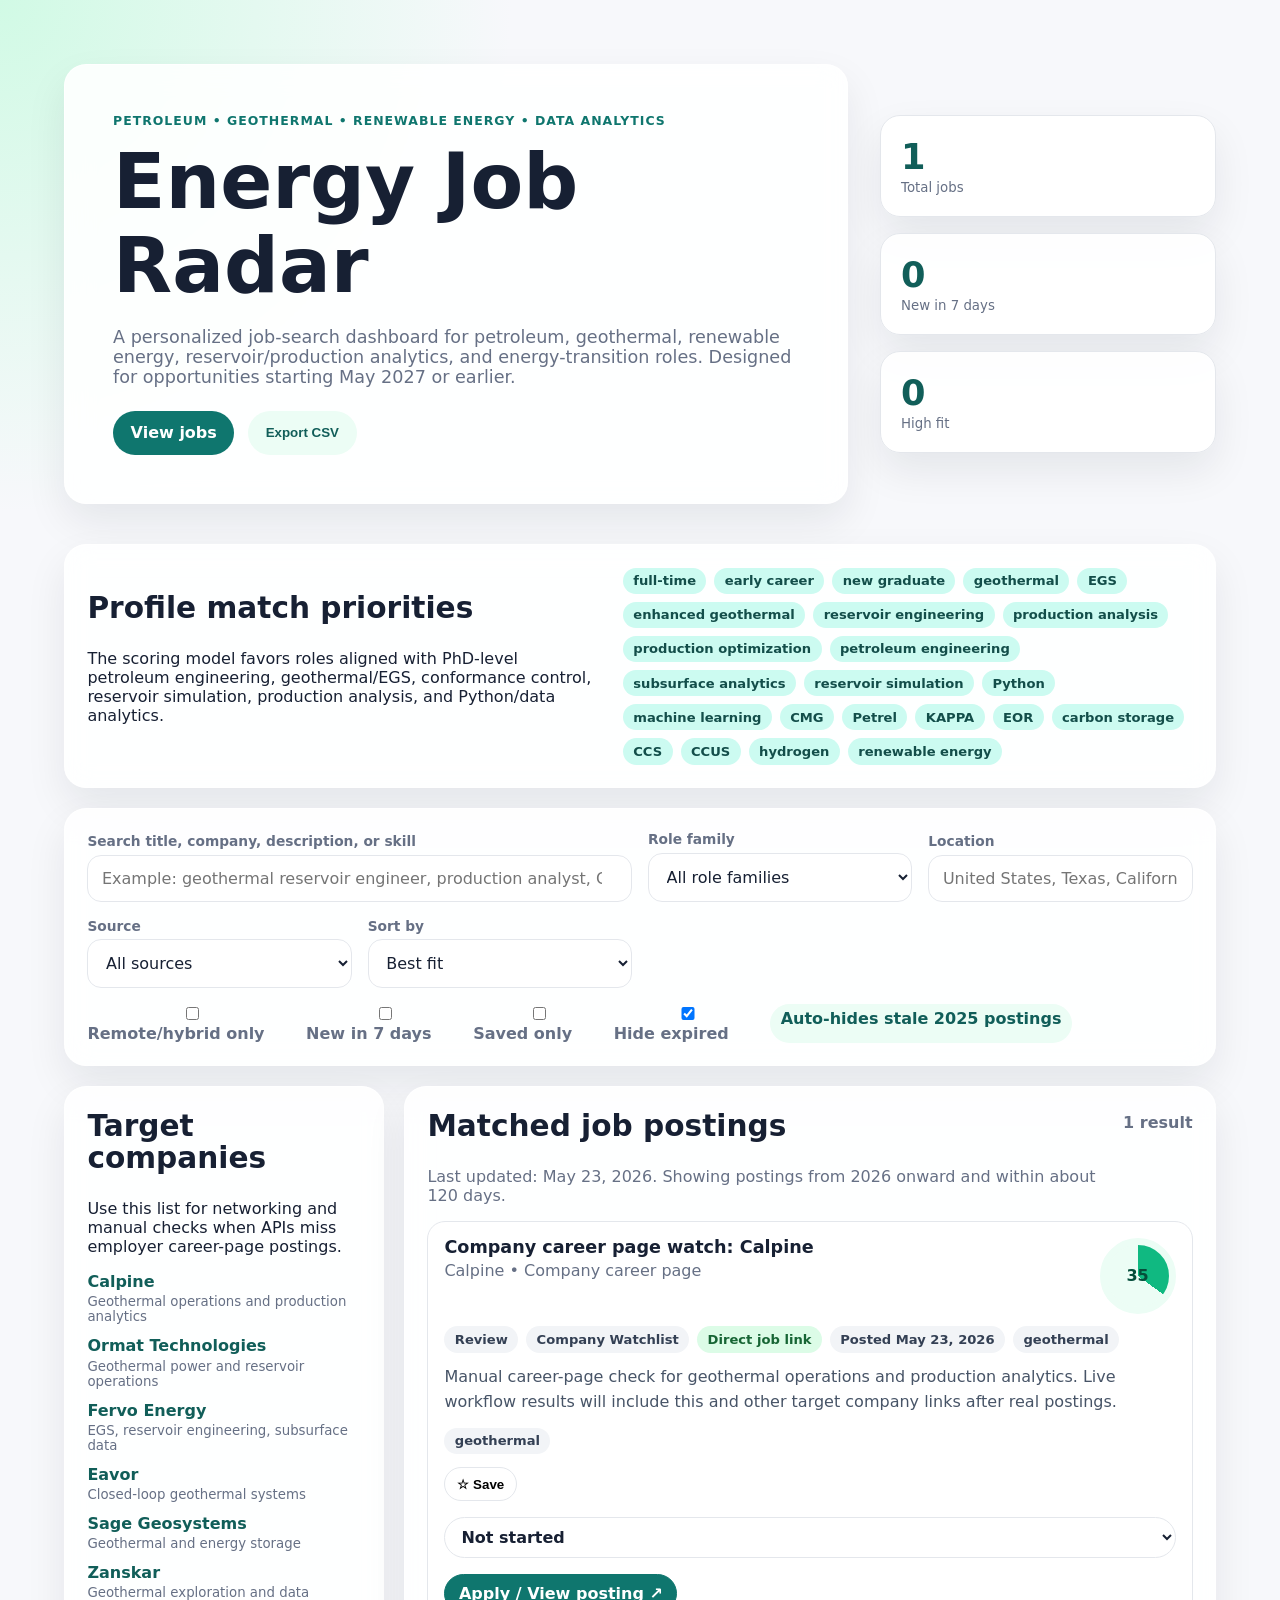
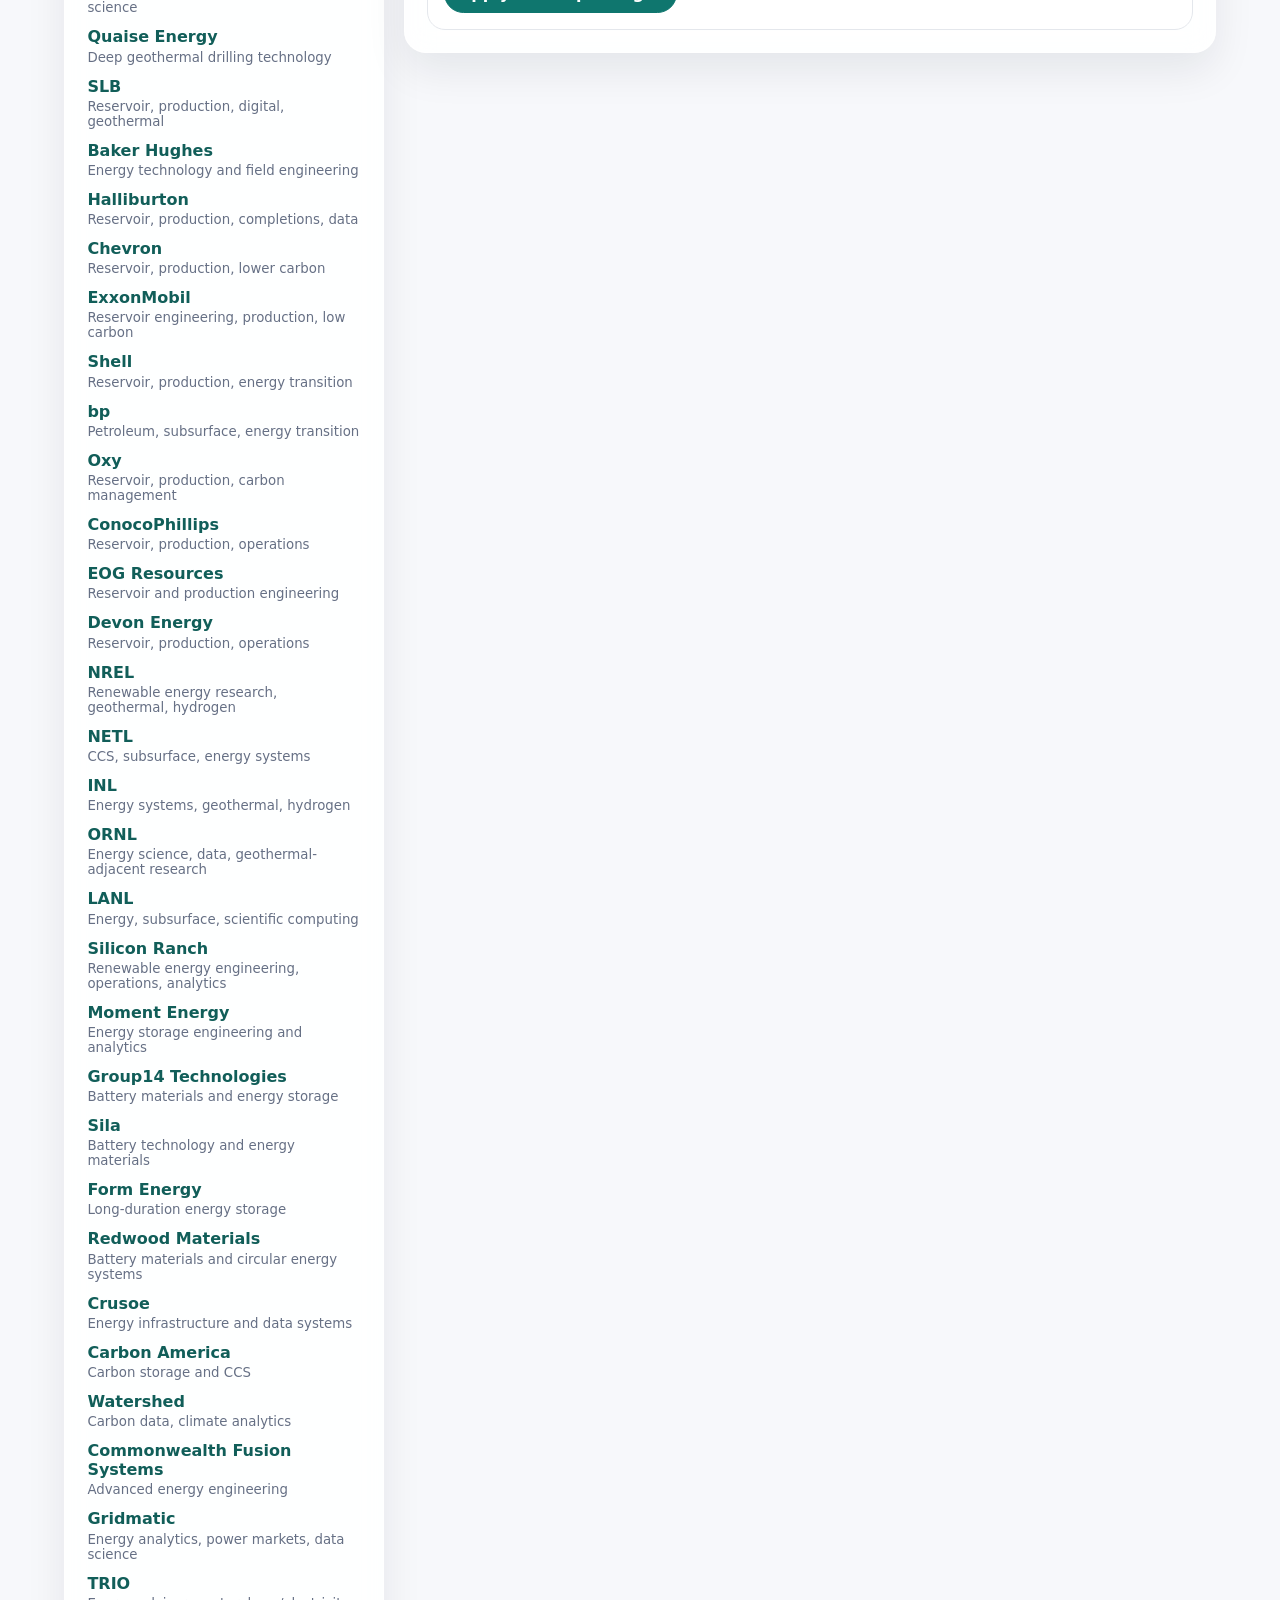
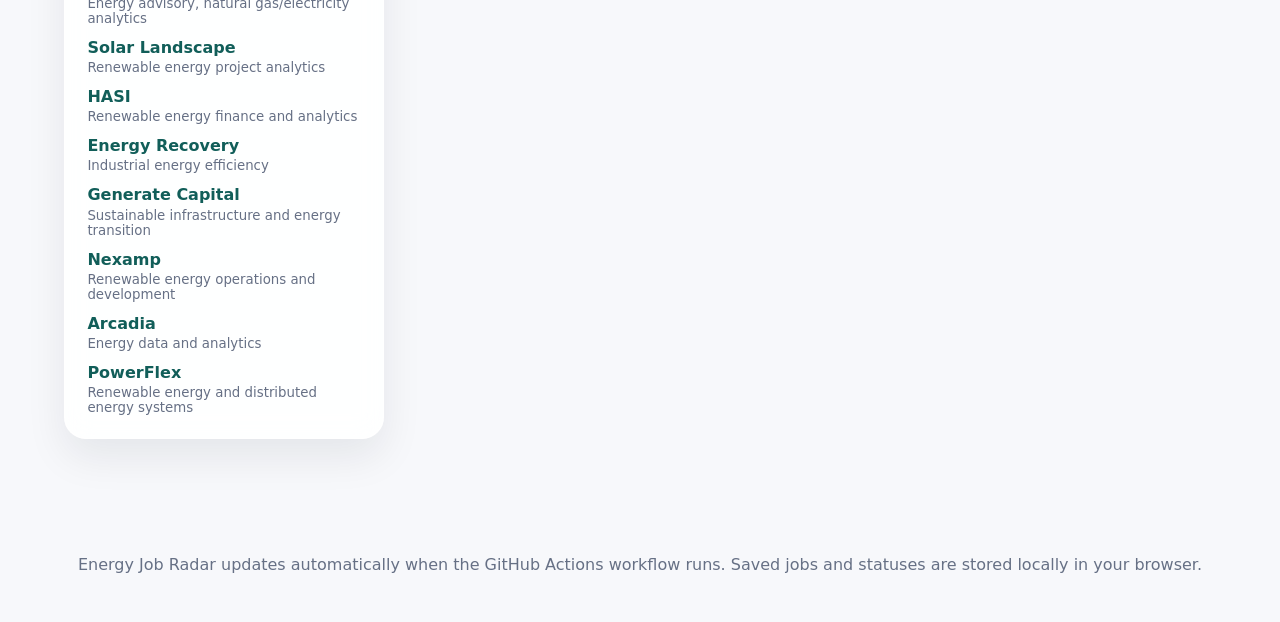
==== index.html @ 22ebfeee "Add files via upload" ====
<!doctype html>
<html lang="en">
<head>
  <meta charset="utf-8" />
  <meta name="viewport" content="width=device-width, initial-scale=1" />
  <title>Energy Job Radar</title>
  <link rel="stylesheet" href="styles.css" />
</head>
<body>
  <header class="hero">
    <div class="hero__content">
      <p class="eyebrow">Petroleum • Geothermal • Renewable Energy • Data Analytics</p>
      <h1>Energy Job Radar</h1>
      <p class="subtitle">A personalized job-search dashboard for petroleum, geothermal, renewable energy, reservoir/production analytics, and energy-transition roles. Designed for opportunities starting May 2027 or earlier.</p>
      <div class="hero__actions">
        <a class="button button--primary" href="#jobs">View jobs</a>
        <button id="exportCsvBtn" class="button button--secondary" type="button">Export CSV</button>
      </div>
    </div>
    <div class="hero__stats" aria-label="Dashboard stats">
      <div class="stat-card"><span id="totalJobs">0</span><small>Total jobs</small></div>
      <div class="stat-card"><span id="newJobs">0</span><small>New in 7 days</small></div>
      <div class="stat-card"><span id="highFitJobs">0</span><small>High fit</small></div>
    </div>
  </header>

  <main>
    <section class="panel profile-panel">
      <div>
        <h2>Profile match priorities</h2>
        <p>The scoring model favors roles aligned with PhD-level petroleum engineering, geothermal/EGS, conformance control, reservoir simulation, production analysis, and Python/data analytics.</p>
      </div>
      <div id="keywordCloud" class="keyword-cloud" aria-label="Profile keywords"></div>
    </section>

    <section class="panel controls" aria-label="Search filters">
      <div class="control-group control-group--wide">
        <label for="searchInput">Search title, company, description, or skill</label>
        <input id="searchInput" type="search" placeholder="Example: geothermal reservoir engineer, production analyst, CMG, Python" />
      </div>
      <div class="control-group">
        <label for="roleFilter">Role family</label>
        <select id="roleFilter">
          <option value="all">All role families</option>
          <option value="geothermal">Geothermal / EGS</option>
          <option value="petroleum">Petroleum / Reservoir</option>
          <option value="production">Production / Operations</option>
          <option value="data">Data / ML / Analytics</option>
          <option value="renewable">Renewable / Energy transition</option>
        </select>
      </div>
      <div class="control-group">
        <label for="locationFilter">Location</label>
        <input id="locationFilter" type="text" placeholder="United States, Texas, California, remote" />
      </div>
      <div class="control-group">
        <label for="sourceFilter">Source</label>
        <select id="sourceFilter">
          <option value="all">All sources</option>
        </select>
      </div>
      <div class="control-group">
        <label for="sortFilter">Sort by</label>
        <select id="sortFilter">
          <option value="fit">Best fit</option>
          <option value="date">Newest</option>
          <option value="deadline">Deadline soonest</option>
          <option value="company">Company A-Z</option>
        </select>
      </div>
      <div class="control-row">
        <label class="checkbox"><input id="remoteOnly" type="checkbox" /> Remote/hybrid only</label>
        <label class="checkbox"><input id="newOnly" type="checkbox" /> New in 7 days</label>
        <label class="checkbox"><input id="savedOnly" type="checkbox" /> Saved only</label>
        <label class="checkbox"><input id="hideExpired" type="checkbox" checked /> Hide expired</label>
        <span class="checkbox recency-note">Auto-hides stale 2025 postings</span>
      </div>
    </section>

    <section id="jobs" class="jobs-layout">
      <aside class="panel side-panel">
        <h2>Target companies</h2>
        <p>Use this list for networking and manual checks when APIs miss employer career-page postings.</p>
        <ul id="companyList" class="company-list"></ul>
      </aside>
      <section class="panel job-panel">
        <div class="section-heading">
          <div>
            <h2>Matched job postings</h2>
            <p id="lastUpdated">Last updated: loading…</p>
          </div>
          <p id="resultCount" class="result-count">0 results</p>
        </div>
        <div id="jobsList" class="jobs-list"></div>
        <div id="emptyState" class="empty-state" hidden>
          <h3>No jobs match these filters.</h3>
          <p>Try removing a filter, checking broader locations, or adding more search terms in <code>config/profile.json</code>.</p>
        </div>
      </section>
    </section>
  </main>

  <footer>
    <p>Energy Job Radar updates automatically when the GitHub Actions workflow runs. Saved jobs and statuses are stored locally in your browser.</p>
  </footer>

  <button id="backToTopBtn" class="back-to-top" type="button" aria-label="Back to top">↑ Top</button>
  <script src="app.js"></script>
</body>
</html>
---- styles.css ----
:root {
  --bg: #f7f8fb;
  --panel: #ffffff;
  --ink: #172033;
  --muted: #667085;
  --line: #e4e7ec;
  --primary: #0f766e;
  --primary-dark: #115e59;
  --accent: #f59e0b;
  --good: #047857;
  --warn: #b45309;
  --bad: #b91c1c;
  --shadow: 0 18px 40px rgba(16, 24, 40, 0.08);
  --radius: 22px;
}

* { box-sizing: border-box; }
html { scroll-behavior: smooth; }
body {
  margin: 0;
  font-family: Inter, ui-sans-serif, system-ui, -apple-system, BlinkMacSystemFont, "Segoe UI", sans-serif;
  color: var(--ink);
  background: radial-gradient(circle at top left, #d1fae5 0, transparent 32rem), var(--bg);
}

.hero {
  display: grid;
  grid-template-columns: minmax(0, 1.4fr) minmax(280px, 0.6fr);
  gap: 2rem;
  align-items: center;
  padding: 4rem clamp(1.25rem, 5vw, 5rem) 2.5rem;
}

.hero__content, .panel {
  background: rgba(255,255,255,0.88);
  border: 1px solid rgba(255,255,255,0.85);
  border-radius: var(--radius);
  box-shadow: var(--shadow);
  backdrop-filter: blur(14px);
}

.hero__content { padding: clamp(1.5rem, 4vw, 3rem); }
.eyebrow {
  margin: 0 0 .75rem;
  color: var(--primary);
  font-weight: 700;
  letter-spacing: .08em;
  text-transform: uppercase;
  font-size: .78rem;
}

h1, h2, h3 { margin-top: 0; line-height: 1.1; }
h1 { font-size: clamp(2.4rem, 6vw, 5rem); margin-bottom: 1rem; }
h2 { font-size: clamp(1.25rem, 2.6vw, 1.85rem); }
.subtitle { color: var(--muted); font-size: 1.1rem; max-width: 62rem; }
.hero__actions { display: flex; gap: .85rem; flex-wrap: wrap; margin-top: 1.5rem; }
.button {
  border: 0;
  border-radius: 999px;
  padding: .8rem 1.1rem;
  font-weight: 700;
  cursor: pointer;
  text-decoration: none;
  display: inline-flex;
  align-items: center;
  justify-content: center;
}
.button--primary { background: var(--primary); color: #fff; }
.button--primary:hover { background: var(--primary-dark); }
.button--secondary { background: #ecfdf5; color: var(--primary-dark); }

.hero__stats { display: grid; gap: 1rem; }
.stat-card {
  background: rgba(255,255,255,0.95);
  border: 1px solid var(--line);
  border-radius: 20px;
  padding: 1.25rem;
  box-shadow: var(--shadow);
}
.stat-card span { display: block; font-size: 2.2rem; font-weight: 800; color: var(--primary-dark); }
.stat-card small { color: var(--muted); }

main { padding: 0 clamp(1.25rem, 5vw, 5rem) 3rem; }
.panel { padding: 1.4rem; margin-bottom: 1.25rem; }
.profile-panel {
  display: grid;
  grid-template-columns: minmax(0, 0.95fr) minmax(280px, 1.05fr);
  gap: 1.25rem;
  align-items: center;
}
.keyword-cloud { display: flex; gap: .5rem; flex-wrap: wrap; }
.pill, .tag {
  display: inline-flex;
  align-items: center;
  gap: .35rem;
  border-radius: 999px;
  padding: .35rem .65rem;
  font-size: .82rem;
  font-weight: 700;
  background: #f2f4f7;
  color: #344054;
}
.pill--primary { background: #ccfbf1; color: #134e4a; }
.pill--accent { background: #fef3c7; color: #92400e; }
.pill--good { background: #dcfce7; color: #166534; }
.pill--bad { background: #fee2e2; color: #991b1b; }

.controls {
  display: grid;
  grid-template-columns: repeat(4, minmax(160px, 1fr));
  gap: 1rem;
  align-items: end;
}
.control-group--wide { grid-column: span 2; }
.control-group label { display: block; color: var(--muted); font-weight: 700; margin-bottom: .35rem; font-size: .86rem; }
input, select {
  width: 100%;
  border: 1px solid var(--line);
  border-radius: 14px;
  padding: .8rem .85rem;
  background: white;
  color: var(--ink);
  font: inherit;
}
.control-row { grid-column: 1 / -1; display: flex; gap: 1rem; flex-wrap: wrap; }
.checkbox { color: var(--muted); font-weight: 700; }

.jobs-layout { display: grid; grid-template-columns: 320px minmax(0, 1fr); gap: 1.25rem; align-items: start; }
.side-panel { position: sticky; top: 1rem; }
.company-list { list-style: none; padding: 0; margin: 0; display: grid; gap: .75rem; }
.company-list a { color: var(--primary-dark); font-weight: 800; text-decoration: none; }
.company-list small { color: var(--muted); display: block; margin-top: .2rem; }
.section-heading { display: flex; justify-content: space-between; gap: 1rem; align-items: start; margin-bottom: 1rem; }
.section-heading p { color: var(--muted); margin: .2rem 0 0; }
.result-count { font-weight: 800; white-space: nowrap; }
.jobs-list { display: grid; gap: 1rem; }
.job-card {
  border: 1px solid var(--line);
  border-radius: 18px;
  padding: 1rem;
  background: #fff;
  display: grid;
  gap: .8rem;
}
.job-card__top { display: flex; justify-content: space-between; gap: 1rem; align-items: start; }
.job-title { margin: 0; font-size: 1.1rem; }
.job-title a { color: var(--ink); text-decoration: none; }
.job-title a:hover { color: var(--primary); }
.company { color: var(--muted); margin: .25rem 0 0; }
.score {
  width: 76px;
  aspect-ratio: 1;
  border-radius: 50%;
  display: grid;
  place-items: center;
  font-weight: 900;
  color: #064e3b;
  background: conic-gradient(#10b981 calc(var(--score) * 1%), #ecfdf5 0);
  border: 7px solid #ecfdf5;
}
.job-meta { display: flex; flex-wrap: wrap; gap: .5rem; }
.job-desc { color: #475467; margin: 0; line-height: 1.55; }
.match-reasons { display: flex; flex-wrap: wrap; gap: .45rem; }
.job-actions { display: flex; justify-content: space-between; gap: 1rem; align-items: center; flex-wrap: wrap; }
.save-btn, .status-select {
  border: 1px solid var(--line);
  border-radius: 999px;
  padding: .55rem .75rem;
  background: #fff;
  font-weight: 800;
  cursor: pointer;
}
.save-btn.is-saved { background: #fef3c7; border-color: #f59e0b; }
.empty-state {
  text-align: center;
  border: 1px dashed var(--line);
  border-radius: 18px;
  padding: 2rem;
  color: var(--muted);
}
footer { padding: 2rem clamp(1.25rem, 5vw, 5rem); color: var(--muted); text-align: center; }
code { background: #f2f4f7; border-radius: 6px; padding: .1rem .25rem; }

@media (max-width: 960px) {
  .hero, .profile-panel, .jobs-layout { grid-template-columns: 1fr; }
  .controls { grid-template-columns: 1fr 1fr; }
  .control-group--wide { grid-column: 1 / -1; }
  .side-panel { position: static; }
}

@media (max-width: 640px) {
  .hero { padding-top: 2rem; }
  .controls { grid-template-columns: 1fr; }
  .section-heading, .job-card__top { flex-direction: column; }
  .score { width: 64px; }
}

.apply-link {
  border: 1px solid var(--primary);
  border-radius: 999px;
  padding: .55rem .85rem;
  background: var(--primary);
  color: #fff;
  font-weight: 800;
  text-decoration: none;
  display: inline-flex;
  align-items: center;
  justify-content: center;
}
.apply-link:hover {
  background: var(--primary-dark);
}

.recency-note {
  color: var(--primary-dark);
  background: #ecfdf5;
  border-radius: 999px;
  padding: .35rem .65rem;
}

.back-to-top {
  position: fixed;
  right: 1.2rem;
  bottom: 1.2rem;
  z-index: 50;
  border: 0;
  border-radius: 999px;
  padding: .75rem 1rem;
  font-weight: 900;
  background: var(--primary);
  color: #fff;
  box-shadow: var(--shadow);
  cursor: pointer;
  opacity: 0;
  transform: translateY(12px);
  pointer-events: none;
  transition: opacity .2s ease, transform .2s ease, background .2s ease;
}
.back-to-top.is-visible {
  opacity: 1;
  transform: translateY(0);
  pointer-events: auto;
}
.back-to-top:hover {
  background: var(--primary-dark);
}
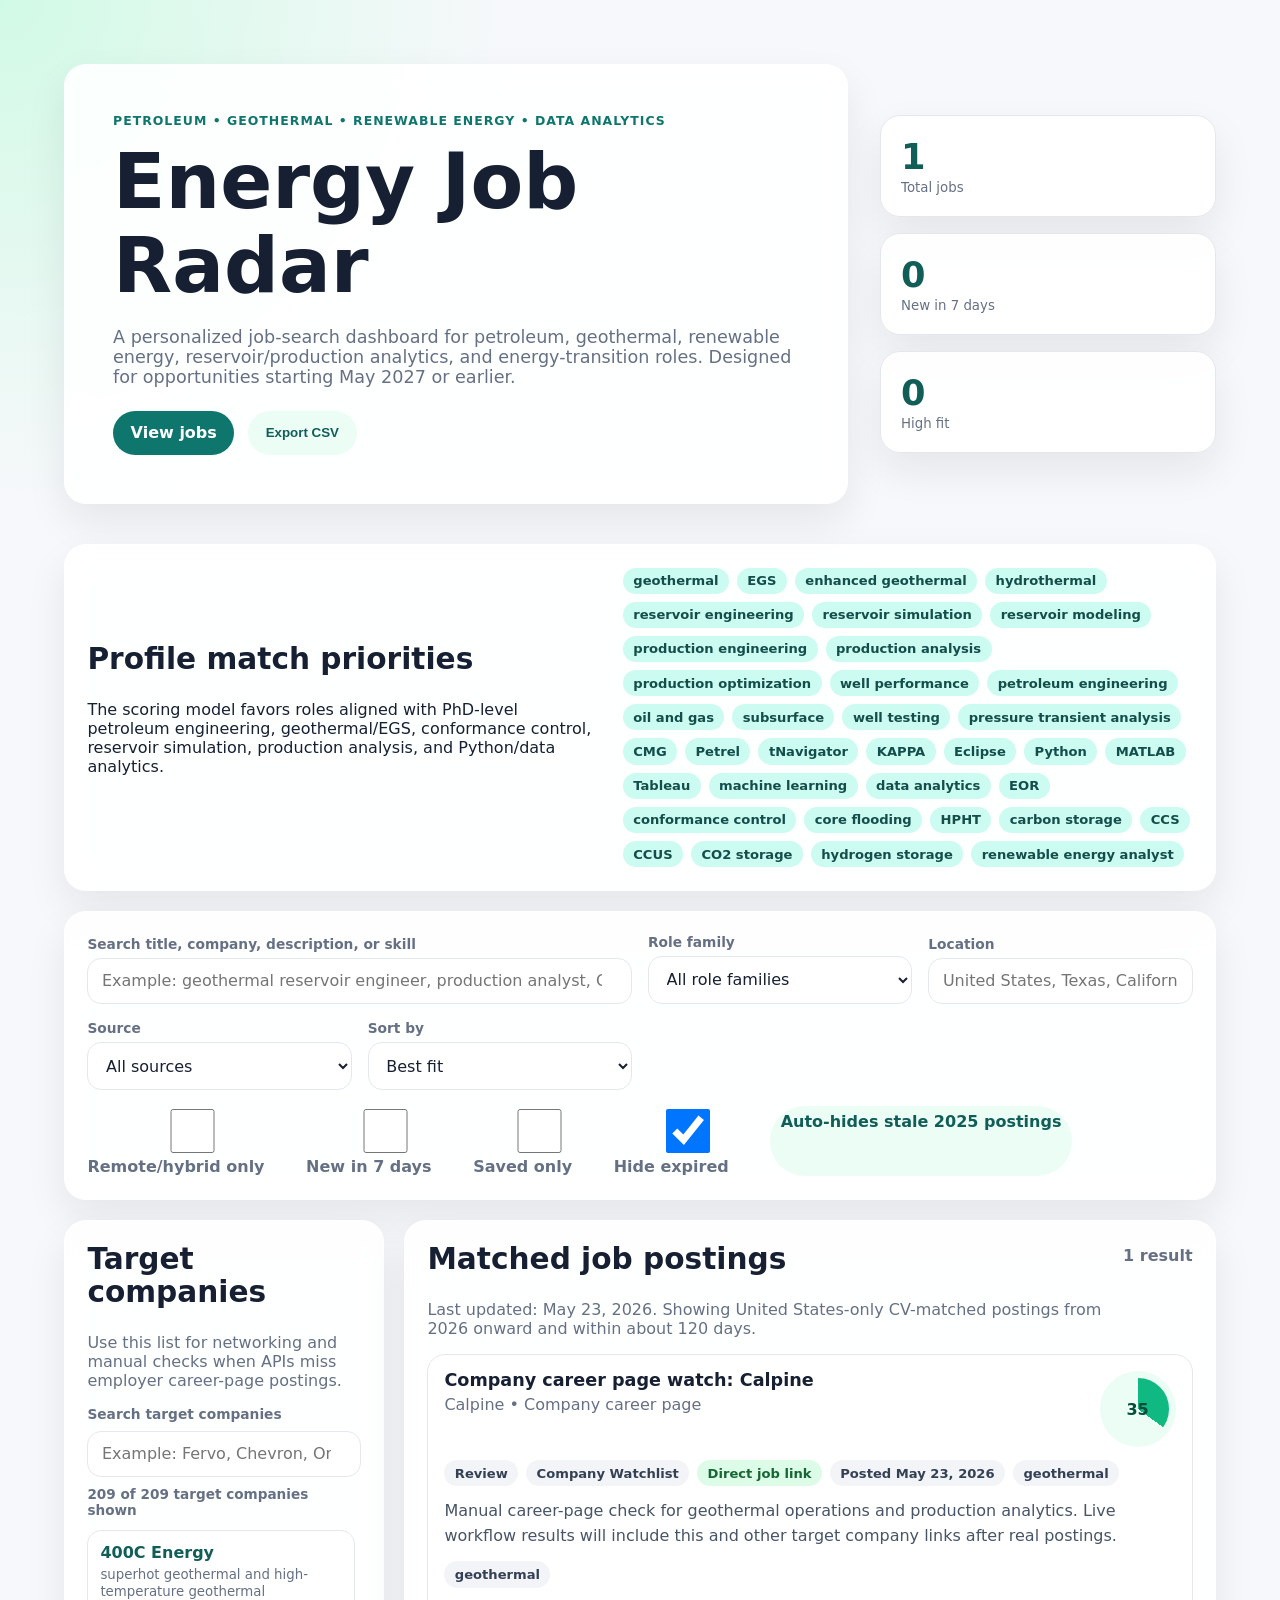
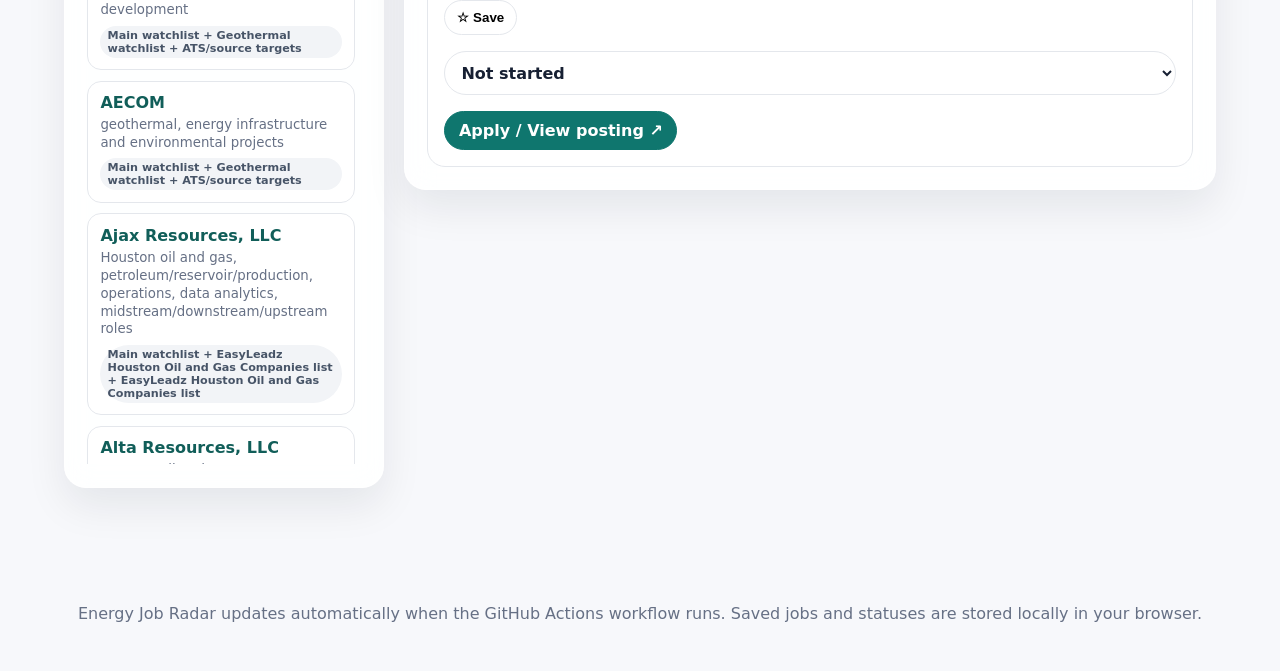
==== commit b502b4a6: "Add files via upload" ====
--- a/index.html
+++ b/index.html
@@ -78,10 +78,19 @@
     </section>
 
     <section id="jobs" class="jobs-layout">
-      <aside class="panel side-panel">
-        <h2>Target companies</h2>
-        <p>Use this list for networking and manual checks when APIs miss employer career-page postings.</p>
-        <ul id="companyList" class="company-list"></ul>
+      <aside class="panel side-panel company-panel">
+        <div class="company-panel__header">
+          <h2>Target companies</h2>
+          <p>Use this list for networking and manual checks when APIs miss employer career-page postings.</p>
+        </div>
+        <div class="company-tools">
+          <label for="companySearch">Search target companies</label>
+          <input id="companySearch" type="search" placeholder="Example: Fervo, Chevron, Ormat, Houston" />
+          <p id="companyCount" class="company-count">Loading companies…</p>
+        </div>
+        <div class="company-scroll" tabindex="0" aria-label="Scrollable target company list">
+          <ul id="companyList" class="company-list"></ul>
+        </div>
       </aside>
       <section class="panel job-panel">
         <div class="section-heading">
--- a/styles.css
+++ b/styles.css
@@ -115,6 +115,7 @@
 .control-group label { display: block; color: var(--muted); font-weight: 700; margin-bottom: .35rem; font-size: .86rem; }
 input, select {
   width: 100%;
+  min-height: 44px;
   border: 1px solid var(--line);
   border-radius: 14px;
   padding: .8rem .85rem;
@@ -127,9 +128,48 @@
 
 .jobs-layout { display: grid; grid-template-columns: 320px minmax(0, 1fr); gap: 1.25rem; align-items: start; }
 .side-panel { position: sticky; top: 1rem; }
-.company-list { list-style: none; padding: 0; margin: 0; display: grid; gap: .75rem; }
-.company-list a { color: var(--primary-dark); font-weight: 800; text-decoration: none; }
-.company-list small { color: var(--muted); display: block; margin-top: .2rem; }
+.company-panel {
+  max-height: calc(100vh - 2rem);
+  display: flex;
+  flex-direction: column;
+  overflow: hidden;
+}
+.company-panel__header p { margin-bottom: 0; color: var(--muted); }
+.company-tools { display: grid; gap: .55rem; margin: 1rem 0 .75rem; }
+.company-tools label { color: var(--muted); font-weight: 800; font-size: .86rem; }
+.company-count { margin: 0; color: var(--muted); font-size: .85rem; font-weight: 700; }
+.company-scroll {
+  overflow-y: auto;
+  overscroll-behavior: contain;
+  padding-right: .35rem;
+  max-height: min(68vh, 720px);
+  scrollbar-width: thin;
+  -webkit-overflow-scrolling: touch;
+}
+.company-scroll::-webkit-scrollbar { width: 9px; }
+.company-scroll::-webkit-scrollbar-thumb { background: #cbd5e1; border-radius: 999px; }
+.company-list { list-style: none; padding: 0; margin: 0; display: grid; gap: .65rem; }
+.company-list li {
+  border: 1px solid var(--line);
+  border-radius: 14px;
+  padding: .72rem .75rem;
+  background: rgba(255, 255, 255, .74);
+}
+.company-list a { color: var(--primary-dark); font-weight: 800; text-decoration: none; overflow-wrap: anywhere; }
+.company-list a:hover { color: var(--primary); }
+.company-list small { color: var(--muted); display: block; margin-top: .25rem; line-height: 1.35; }
+.company-source {
+  display: inline-flex;
+  margin-top: .4rem;
+  border-radius: 999px;
+  padding: .18rem .45rem;
+  background: #f2f4f7;
+  color: #475467;
+  font-size: .7rem;
+  font-weight: 800;
+  max-width: 100%;
+  overflow-wrap: anywhere;
+}
 .section-heading { display: flex; justify-content: space-between; gap: 1rem; align-items: start; margin-bottom: 1rem; }
 .section-heading p { color: var(--muted); margin: .2rem 0 0; }
 .result-count { font-weight: 800; white-space: nowrap; }
@@ -186,13 +226,57 @@
   .controls { grid-template-columns: 1fr 1fr; }
   .control-group--wide { grid-column: 1 / -1; }
   .side-panel { position: static; }
+  .company-panel { max-height: none; }
+  .company-scroll { max-height: 360px; }
 }
 
 @media (max-width: 640px) {
-  .hero { padding-top: 2rem; }
-  .controls { grid-template-columns: 1fr; }
-  .section-heading, .job-card__top { flex-direction: column; }
-  .score { width: 64px; }
+  body { font-size: 15px; }
+  .hero {
+    padding: 1rem .75rem 1.25rem;
+    gap: 1rem;
+  }
+  .hero__content, .panel {
+    border-radius: 16px;
+    padding: 1rem;
+  }
+  h1 { font-size: clamp(2rem, 12vw, 3rem); }
+  .subtitle { font-size: 1rem; }
+  .hero__actions { display: grid; grid-template-columns: 1fr; }
+  .hero__stats { grid-template-columns: repeat(3, minmax(0, 1fr)); gap: .5rem; }
+  .stat-card { padding: .8rem .55rem; border-radius: 14px; text-align: center; }
+  .stat-card span { font-size: 1.35rem; }
+  .stat-card small { font-size: .72rem; }
+  main { padding: 0 .75rem 2rem; }
+  .profile-panel { gap: .8rem; }
+  .controls { grid-template-columns: 1fr; gap: .75rem; }
+  .control-row { display: grid; grid-template-columns: 1fr; gap: .55rem; }
+  .checkbox {
+    background: #fff;
+    border: 1px solid var(--line);
+    border-radius: 12px;
+    padding: .6rem .7rem;
+  }
+  .company-scroll { max-height: 300px; padding-right: .2rem; }
+  .company-list li { padding: .65rem; }
+  .section-heading, .job-card__top { flex-direction: column; align-items: stretch; }
+  .result-count { white-space: normal; }
+  .job-card { padding: .85rem; border-radius: 14px; }
+  .job-actions { display: grid; grid-template-columns: 1fr; gap: .65rem; }
+  .button, .apply-link, .save-btn, .status-select {
+    width: 100%;
+    min-height: 44px;
+  }
+  .score { width: 56px; border-width: 6px; }
+  .job-meta, .match-reasons { gap: .35rem; }
+  .pill, .tag { font-size: .72rem; padding: .3rem .5rem; }
+  footer { padding: 1.5rem .75rem; }
+}
+
+@media (max-width: 380px) {
+  .hero__stats { grid-template-columns: 1fr; }
+  .job-title { font-size: 1rem; }
+  .company-scroll { max-height: 260px; }
 }
 
 .apply-link {
@@ -244,3 +328,12 @@
 .back-to-top:hover {
   background: var(--primary-dark);
 }
+
+@media (max-width: 640px) {
+  .back-to-top {
+    right: .75rem;
+    bottom: .75rem;
+    padding: .65rem .75rem;
+    font-size: .9rem;
+  }
+}
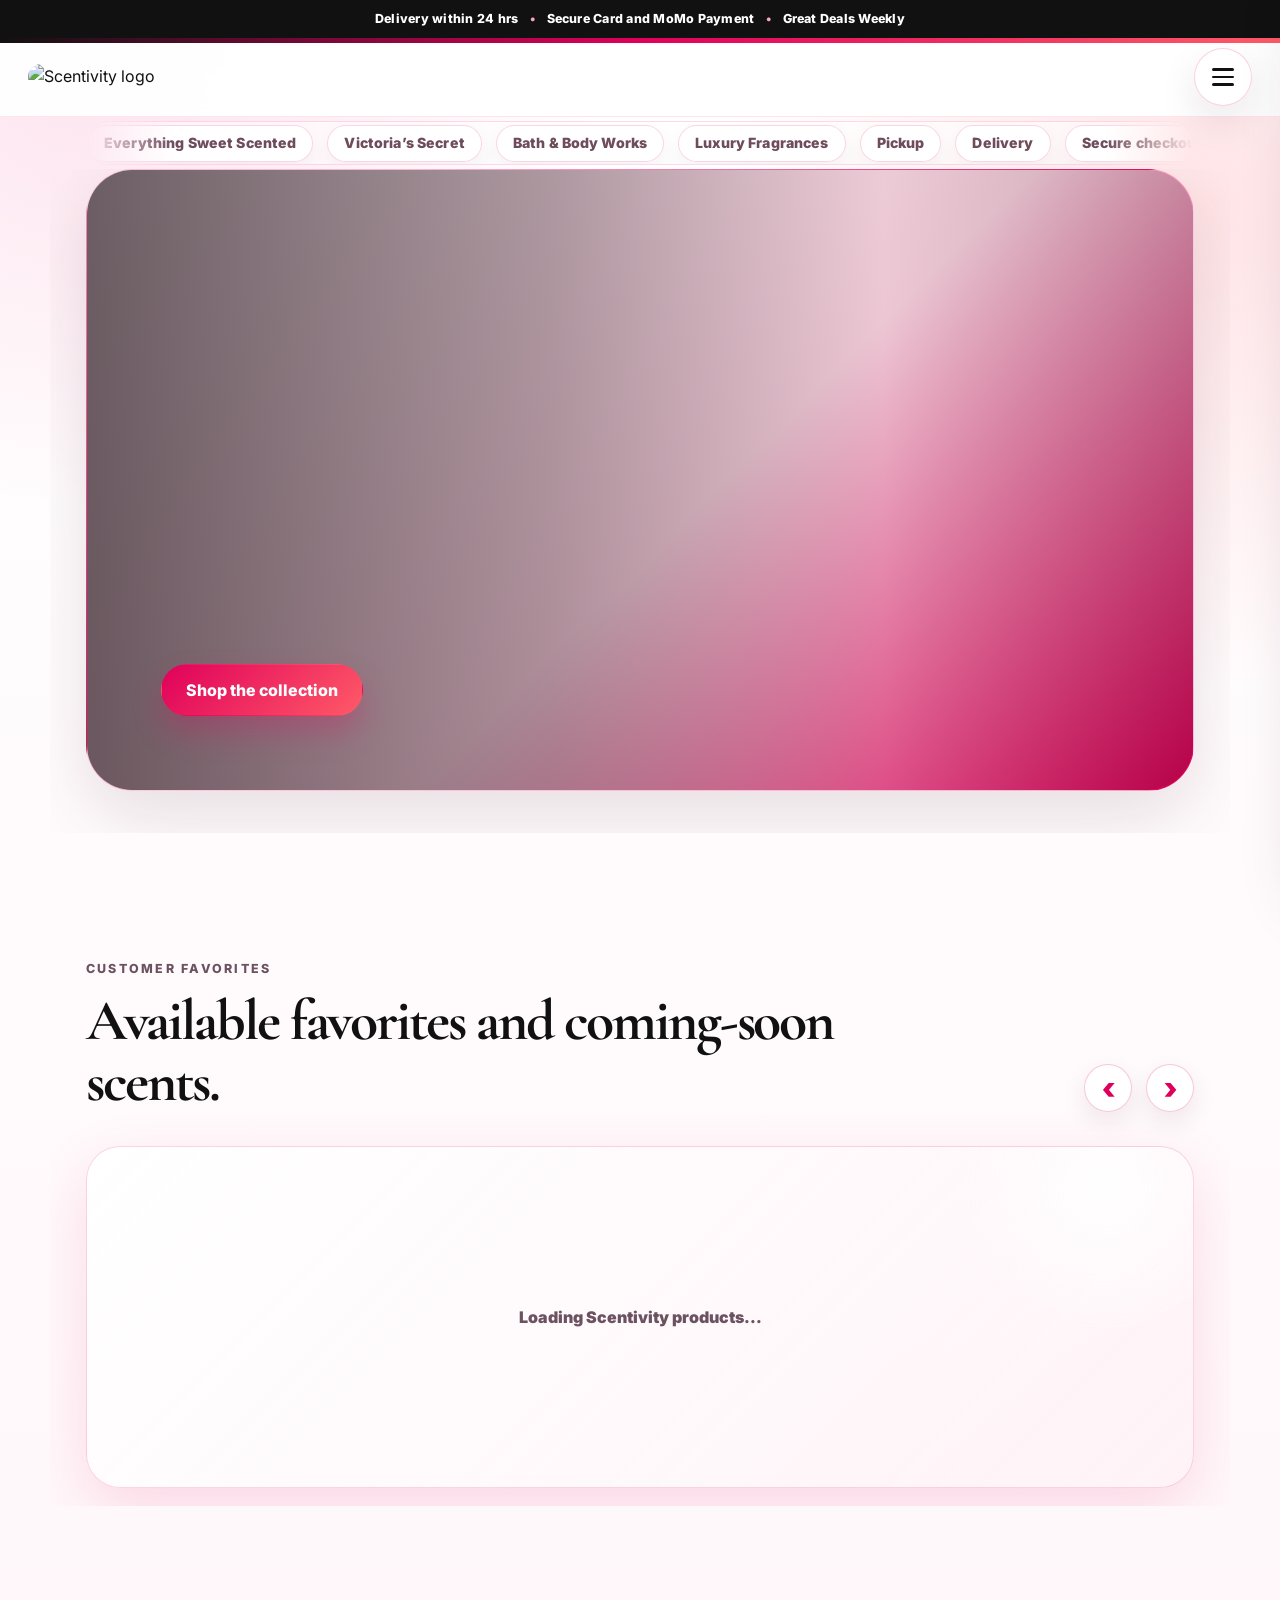
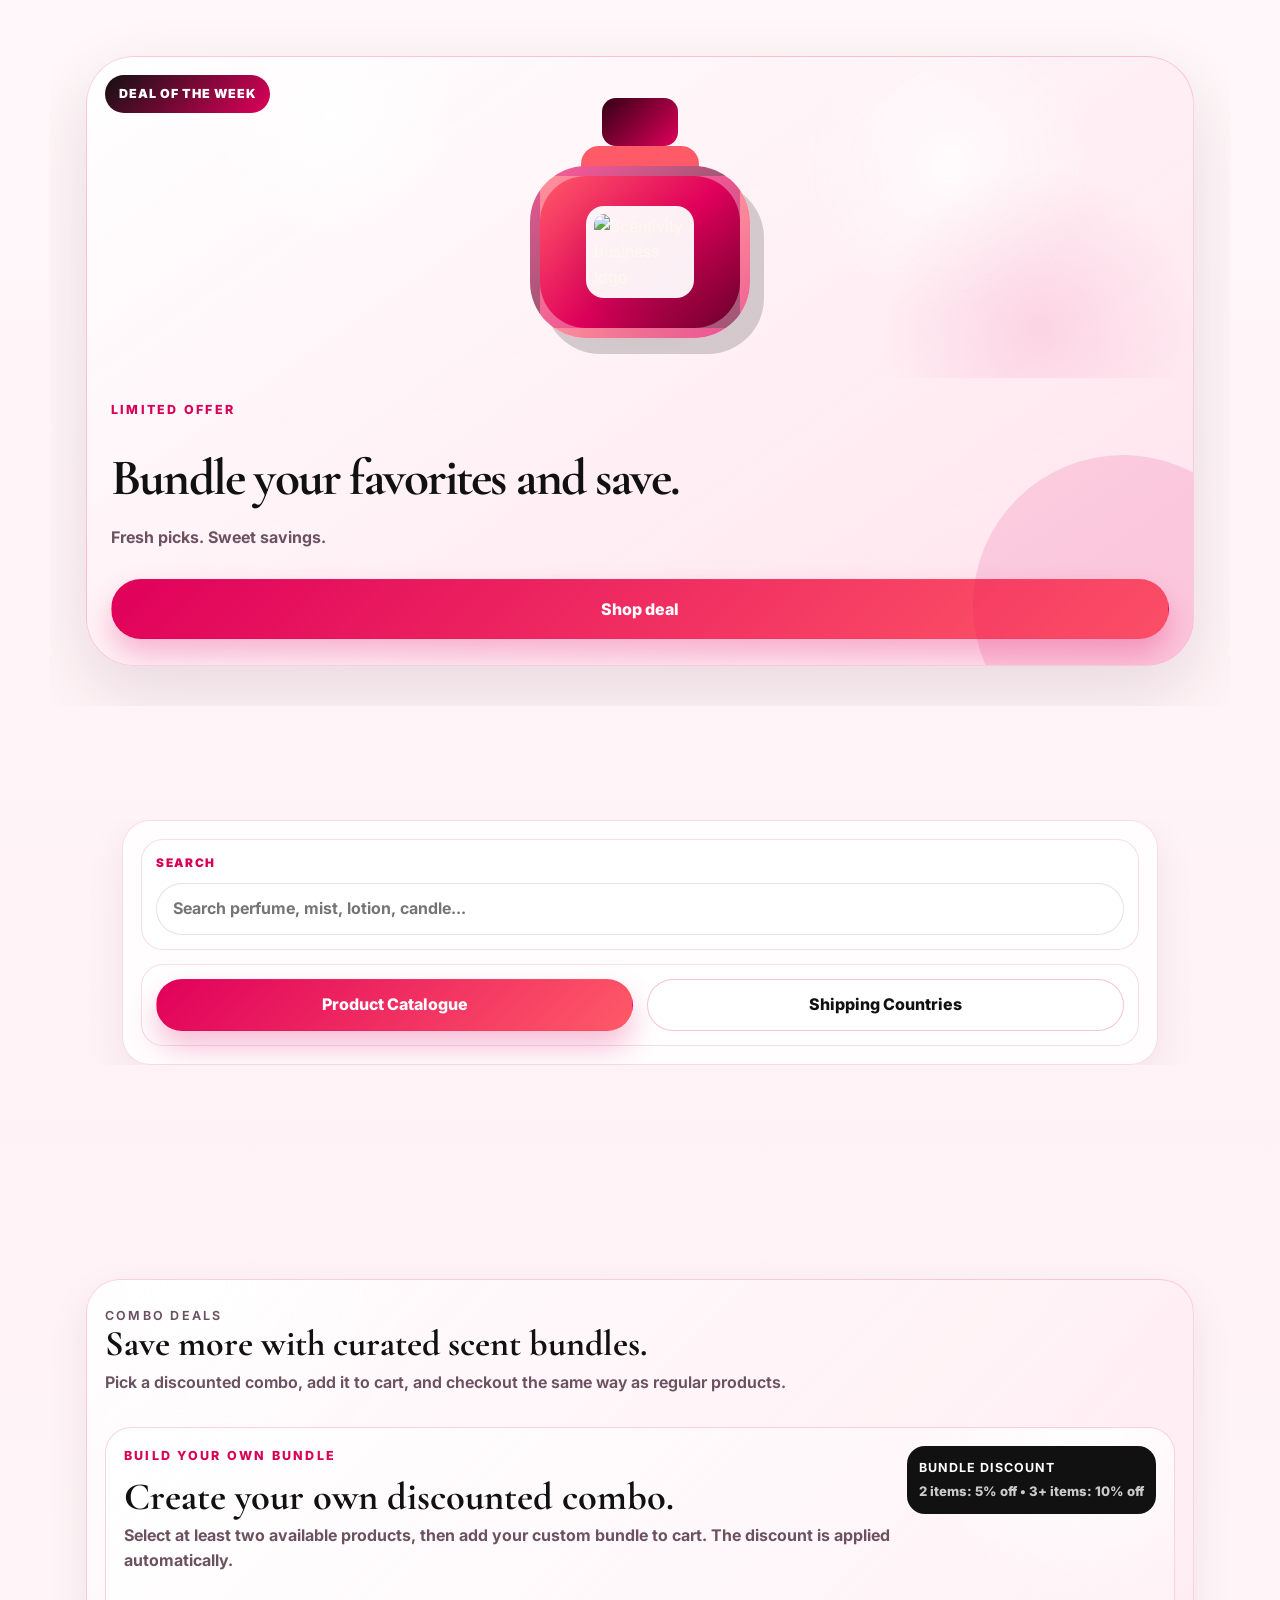
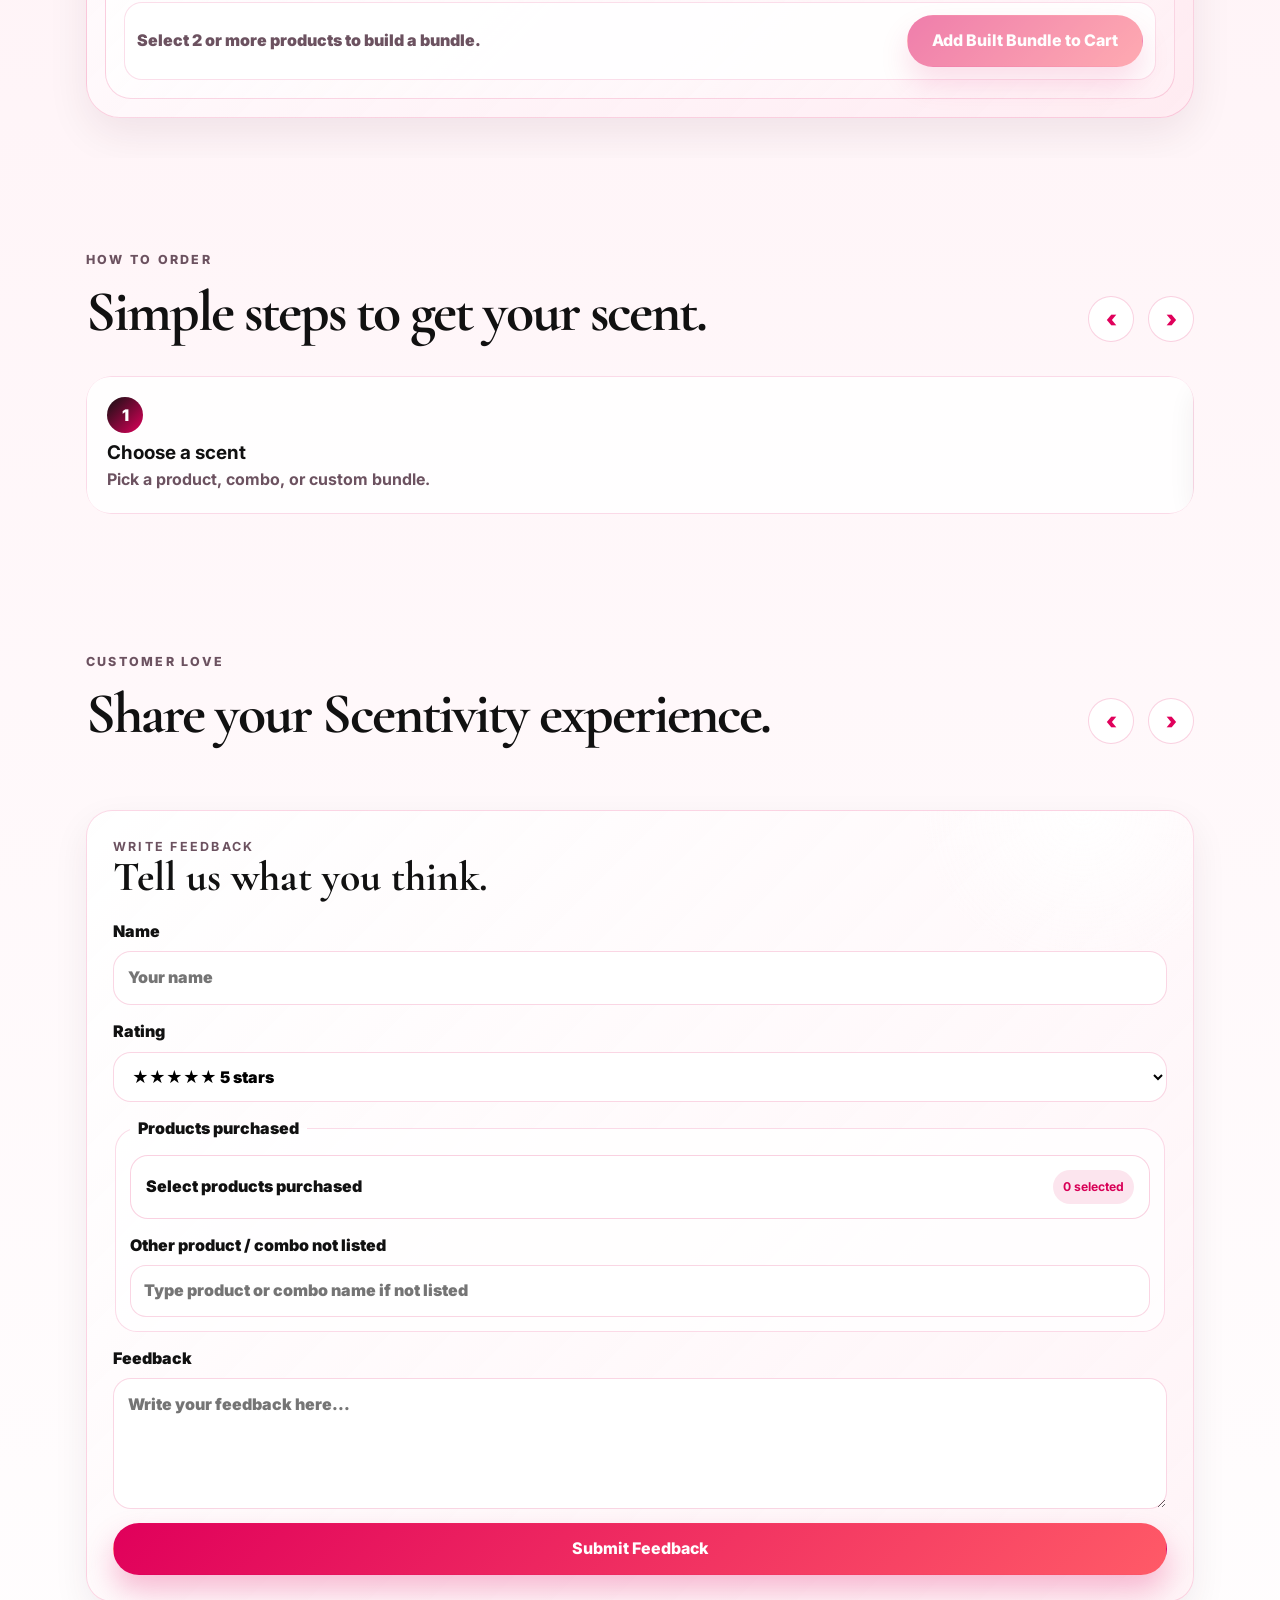
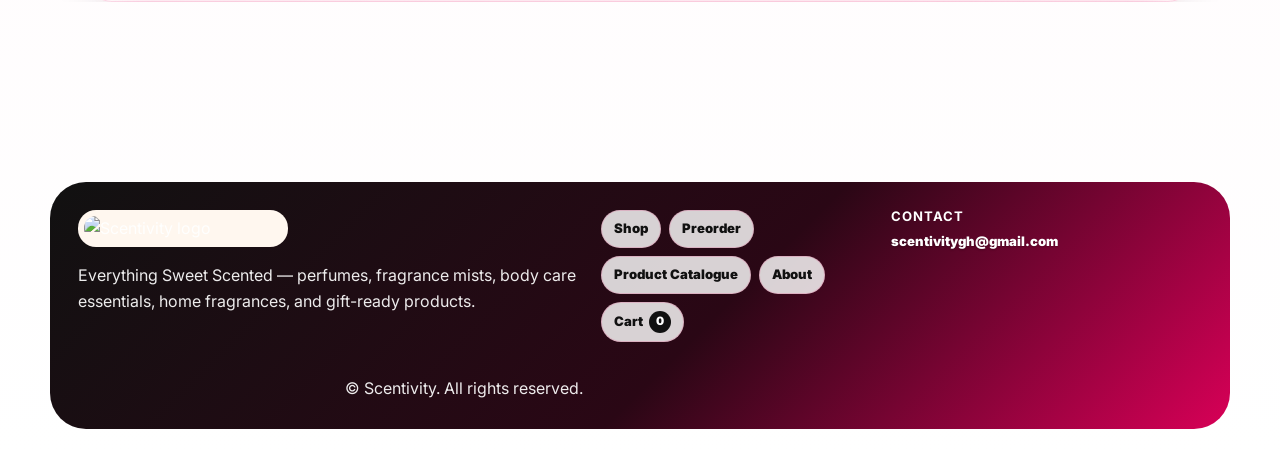
==== commit 706a77fe: "Add files via upload" ====
--- a/index.html
+++ b/index.html
@@ -1,119 +1,675 @@
-<!doctype html>
+<!DOCTYPE html>
 <html lang="en">
 <head>
-  <meta charset="utf-8" />
-  <meta name="viewport" content="width=device-width, initial-scale=1" />
-  <title>Energy Job Radar</title>
-  <link rel="stylesheet" href="styles.css" />
+  <meta charset="UTF-8" />
+  <meta name="viewport" content="width=device-width, initial-scale=1.0" />
+  <title>Scentivity | Everything Sweet Scented</title>
+  <meta name="description" content="Scentivity is a beauty and fragrance boutique offering Victoria's Secret collection picks, Bath & Body Works collection products, and designer and luxury fragrances." />
+  <link rel="icon" href="assets/favicon.svg" type="image/svg+xml" />
+  <link rel="preconnect" href="https://fonts.googleapis.com">
+  <link rel="preconnect" href="https://fonts.gstatic.com" crossorigin>
+  <link href="https://fonts.googleapis.com/css2?family=Cormorant+Garamond:wght@600;700&family=Inter:wght@400;500;600;700;800&display=swap" rel="stylesheet">
+  <link rel="stylesheet" href="styles.css?v=video-text-intro-off-20260607" />
 </head>
 <body>
-  <header class="hero">
-    <div class="hero__content">
-      <p class="eyebrow">Petroleum • Geothermal • Renewable Energy • Data Analytics</p>
-      <h1>Energy Job Radar</h1>
-      <p class="subtitle">A personalized job-search dashboard for petroleum, geothermal, renewable energy, reservoir/production analytics, and energy-transition roles. Designed for opportunities starting May 2027 or earlier.</p>
-      <div class="hero__actions">
-        <a class="button button--primary" href="#jobs">View jobs</a>
-        <button id="exportCsvBtn" class="button button--secondary" type="button">Export CSV</button>
-      </div>
-    </div>
-    <div class="hero__stats" aria-label="Dashboard stats">
-      <div class="stat-card"><span id="totalJobs">0</span><small>Total jobs</small></div>
-      <div class="stat-card"><span id="newJobs">0</span><small>New in 7 days</small></div>
-      <div class="stat-card"><span id="highFitJobs">0</span><small>High fit</small></div>
-    </div>
+
+  <div class="top-promo" role="banner">
+    <span>Delivery within 24 hrs</span>
+    <span>Secure Card and MoMo Payment</span>
+    <span>Great Deals Weekly</span>
+  </div>
+  <header class="site-header" id="top">
+    <a href="#top" class="brand" aria-label="Scentivity homepage">
+      <img src="assets/scentivity-logo-fused.png" alt="Scentivity logo" />
+    </a>
+
+    <button class="header-menu-toggle" id="headerMenuToggle" type="button" aria-label="Open menu" aria-expanded="false">
+      <span></span>
+      <span></span>
+      <span></span>
+    </button>
+
+    
+
   </header>
 
+  <div class="header-menu-panel" id="headerMenuPanel" aria-hidden="true">
+      <div class="header-menu-card">
+        <button class="header-menu-close perfume-menu-close" id="headerMenuClose" type="button" aria-label="Close menu">×</button>
+
+        <div class="menu-search-wrap">
+          <span aria-hidden="true">⌕</span>
+          <input id="menuSearchInput" type="search" placeholder="search store....." aria-label="Search Scentivity store" />
+        </div>
+
+        <nav class="nav-links perfume-style-menu" aria-label="Main navigation">
+          <a href="#products">SHOP</a>
+          <button class="nav-preorder-button" id="openPreorderButton" type="button" onclick="window.scentivityCloseHeaderMenu?.();document.getElementById('contactModal')?.classList.add('open');document.getElementById('contactModal')?.setAttribute('aria-hidden','false')">PREORDER</button>
+          <button class="nav-catalogue-button" id="openCatalogueButton" type="button" onclick="window.scentivityCloseHeaderMenu?.();document.getElementById('catalogueModal')?.classList.add('open');document.getElementById('catalogueModal')?.setAttribute('aria-hidden','false')">PRODUCT CATALOGUE</button>
+          <button class="nav-about-button" id="openAboutButton" type="button" onclick="window.scentivityCloseHeaderMenu?.();document.getElementById('aboutModal')?.classList.add('open');document.getElementById('aboutModal')?.setAttribute('aria-hidden','false')">ABOUT US</button>
+          <button class="cart-nav-button" id="cartToggle" type="button" aria-label="Open cart" onclick="window.scentivityCloseHeaderMenu?.();document.getElementById('cartOverlay')?.classList.add('visible');document.getElementById('cartOverlay')?.setAttribute('aria-hidden','false');document.getElementById('cartDrawer')?.classList.add('open');document.getElementById('cartDrawer')?.setAttribute('aria-hidden','false')">CART <span id="cartCount">0</span></button>
+        </nav>
+      </div>
+    </div>
+
+
   <main>
-    <section class="panel profile-panel">
+
+    <section class="section hero-highlights-section" aria-label="Scentivity highlights">
+      <div class="trust-row floating-trust-row hero-highlights-marquee" aria-label="Business highlights">
+        <div class="hero-highlights-track">
+              <span>Everything Sweet Scented</span>
+              <span>Victoria’s Secret</span>
+              <span>Bath & Body Works</span>
+              <span>Luxury Fragrances</span>
+              <span>Pickup</span>
+              <span>Delivery</span>
+              <span>Secure checkout options</span>
+              <span>Everything Sweet Scented</span>
+              <span>Victoria’s Secret</span>
+              <span>Bath & Body Works</span>
+              <span>Luxury Fragrances</span>
+              <span>Pickup</span>
+              <span>Delivery</span>
+              <span>Secure checkout options</span>
+        </div>
+      </div>
+    </section>
+
+    <section class="section homepage-video-section" id="homepageVideoSection" aria-label="Scentivity homepage video">
+      <div class="homepage-video-card">
+        <video id="homepageVideo" class="homepage-video" autoplay muted loop playsinline webkit-playsinline preload="auto" poster="assets/scentivity-video-poster.svg">
+          <source src="assets/scentivity-homepage-video.mp4" type="video/mp4" />
+        </video>
+        <div class="homepage-video-fallback" aria-hidden="true">
+          <div class="video-fallback-bottle"><span>S</span></div>
+        </div>
+        <div class="homepage-video-overlay">
+<h2>Sweet scents, beautiful moments.</h2>
+<a class="btn primary" href="#products">Shop the collection</a>
+        </div>
+      </div>
+    </section>
+
+
+    
+
+    
+
+<section class="section homepage-showcase" id="featured-products" aria-label="Customer favorites, recently bought picks, and coming soon products">
+      <div class="section-heading split showcase-heading">
+        <div>
+          <p class="eyebrow">Customer favorites</p>
+          <h2>Available favorites and coming-soon scents.</h2>
+        </div>
+        <div class="showcase-controls" aria-label="Slideshow controls">
+          <button class="showcase-arrow" id="showcasePrev" type="button" aria-label="Previous product">‹</button>
+          <button class="showcase-arrow" id="showcaseNext" type="button" aria-label="Next product">›</button>
+        </div>
+      </div>
+      <div class="showcase-window">
+        <div class="showcase-track" id="homepageProductSlides"></div>
+      </div>
+      <div class="showcase-dots" id="homepageProductDots" aria-label="Slideshow pagination"></div>
+    </section>
+
+    <section class="section deal-of-week-section" id="deal-of-week">
+      <div class="hero-card hero-deal-card" id="dealOfWeekCard" aria-label="Deal of the Week">
+        <div class="deal-week-visual">
+          <span class="deal-tag">Deal of the Week</span>
+          <div class="deal-bottle-mini">
+            <div class="bottle-cap"></div>
+            <div class="bottle-neck"></div>
+            <div class="bottle-body">
+              <img class="bottle-logo" src="assets/scentivity-logo-fused.png" alt="Scentivity business logo" />
+            </div>
+          </div>
+        </div>
+        <div class="deal-week-content">
+          <p class="eyebrow">Limited offer</p>
+          <h2>Bundle your favorites and save.</h2>
+          <p>Fresh picks. Sweet savings.</p>
+          <a class="btn primary" href="#comboDeals">Shop deal</a>
+        </div>
+      </div>
+    </section>
+
+
+<section class="section products-section" id="products">
+
+
+      
+
+
+<section class="section quick-shop-controls" id="quickShop" aria-label="Search products and open product catalogue">
+      <div class="filter-panel quick-search-only" aria-label="Product search">
+        <div>
+          <span>Search</span>
+          <input class="product-search" id="productSearch" type="search" placeholder="Search perfume, mist, lotion, candle..." />
+        </div>
+        <div class="quick-action-buttons">
+          <button class="btn primary" id="openCatalogueButtonQuick" type="button" onclick="document.getElementById('catalogueModal')?.classList.add('open');document.getElementById('catalogueModal')?.setAttribute('aria-hidden','false')">Product Catalogue</button>
+          <button class="btn ghost" id="openShippingButtonQuick" type="button" onclick="document.getElementById('shippingModal')?.classList.add('open');document.getElementById('shippingModal')?.setAttribute('aria-hidden','false')">Shipping Countries</button>
+        </div>
+      </div>
+    </section>
+
+      <div class="mobile-shop-bar" aria-label="Mobile shop search">
+        <button type="button" data-scroll-search="Victoria">Victoria’s Secret</button>
+        <button type="button" data-scroll-search="Bath">Bath & Body Works</button>
+        <button type="button" data-scroll-search="Luxury">Luxury</button>
+        <button type="button" data-scroll-search="Combo">Combos</button>
+      </div>
+<div class="product-grid" id="productGrid" aria-live="polite"></div>
+    </section>
+
+    
+    <section class="section combo-before-order-section" aria-label="Combo deals before how to order">
+      <div class="combo-deals" id="comboDeals" aria-label="Scentivity combo deals">
+        <div class="combo-heading">
+          <div>
+            <p class="eyebrow">Combo deals</p>
+            <h3>Save more with curated scent bundles.</h3>
+            <p>Pick a discounted combo, add it to cart, and checkout the same way as regular products.</p>
+          </div>
+        </div>
+        <div class="combo-grid" id="comboGrid" aria-live="polite"></div>
+
+        <div class="bundle-builder" id="bundleBuilder" aria-label="Build your own Scentivity bundle">
+          <div class="bundle-builder-heading">
+            <div>
+              <p class="eyebrow">Build your own bundle</p>
+              <h3>Create your own discounted combo.</h3>
+              <p>Select at least two available products, then add your custom bundle to cart. The discount is applied automatically.</p>
+            </div>
+            <div class="bundle-discount-note">
+              <strong>Bundle discount</strong>
+              <span>2 items: 5% off • 3+ items: 10% off</span>
+            </div>
+          </div>
+          <div class="bundle-builder-grid" id="bundleBuilderGrid" aria-live="polite"></div>
+          <div class="bundle-builder-summary" id="bundleBuilderSummary">
+            <span>Select 2 or more products to build a bundle.</span>
+            <button class="btn primary" id="addBuiltBundleToCart" type="button" disabled>Add Built Bundle to Cart</button>
+          </div>
+        </div>
+
+      </div>
+    </section>
+
+
+
+
+<section class="section order order-slider-section" id="order">
+      <div class="section-heading split">
+        <div>
+          <p class="eyebrow">How to order</p>
+          <h2>Simple steps to get your scent.</h2>
+        </div>
+        <div class="order-controls" aria-label="How to order slideshow controls">
+          <button class="order-arrow" id="orderPrev" type="button" aria-label="Previous step">‹</button>
+          <button class="order-arrow" id="orderNext" type="button" aria-label="Next step">›</button>
+        </div>
+      </div>
+      <div class="order-slider" aria-live="polite">
+        <div class="order-track" id="orderSlides">
+          <article>
+            <span>1</span>
+            <h3>Choose a scent</h3>
+            <p>Pick a product, combo, or custom bundle.</p>
+          </article>
+          <article>
+            <span>2</span>
+            <h3>Add to cart</h3>
+            <p>Review your items and total before checkout.</p>
+          </article>
+          <article>
+            <span>3</span>
+            <h3>Choose payment</h3>
+            <p>Use Card, MoMo, or Pay on pickup.</p>
+          </article>
+          <article>
+            <span>4</span>
+            <h3>Receive order</h3>
+            <p>Scentivity prepares pickup or delivery.</p>
+          </article>
+        </div>
+      </div>
+      <div class="order-dots" id="orderDots" aria-label="How to order pagination"></div>
+    </section>
+
+
+    
+    
+
+
+<section class="section testimonials" id="testimonials">
+      <div class="section-heading split">
+        <div>
+          <p class="eyebrow">Customer Love</p>
+          <h2>Share your Scentivity experience.</h2>
+          
+        </div>
+        <div class="testimonial-controls" aria-label="Review slideshow controls">
+          <button class="testimonial-arrow" id="testimonialPrev" type="button" aria-label="Previous review">‹</button>
+          <button class="testimonial-arrow" id="testimonialNext" type="button" aria-label="Next review">›</button>
+        </div>
+      </div>
+
+      <div class="testimonial-slider" aria-live="polite">
+        <div class="testimonial-track" id="testimonialSlides"></div>
+      </div>
+      <div class="testimonial-dots" id="testimonialDots" aria-label="Review slideshow pagination"></div>
+
+      <form class="feedback-form" name="customer-feedback" method="POST" action="/.netlify/functions/submit-feedback" data-netlify="true" netlify-honeypot="bot-field" id="customerFeedbackForm">
+        <input type="hidden" name="form-name" value="customer-feedback" />
+        <p class="hidden">
+          <label>Do not fill this out if you are human: <input name="bot-field" /></label>
+        </p>
+        <div>
+          <p class="eyebrow">Write feedback</p>
+          <h3>Tell us what you think.</h3>
+        </div>
+        <label>
+          Name
+          <input type="text" name="name" placeholder="Your name" required />
+        </label>
+        <label>
+          Rating
+          <select name="rating" required>
+            <option value="5">★★★★★ 5 stars</option>
+            <option value="4">★★★★ 4 stars</option>
+            <option value="3">★★★ 3 stars</option>
+            <option value="2">★★ 2 stars</option>
+            <option value="1">★ 1 star</option>
+          </select>
+        </label>
+        <fieldset class="feedback-products-field">
+          <legend>Products purchased</legend>
+          <button class="feedback-products-toggle" id="toggleFeedbackProducts" type="button" aria-expanded="false" aria-controls="feedbackProductChoices">
+            <span>Select products purchased</span>
+            <strong id="feedbackProductCount">0 selected</strong>
+          </button>
+          <div class="feedback-product-choices" id="feedbackProductChoices" aria-live="polite" hidden></div>
+          <label class="feedback-other-product">
+            Other product / combo not listed
+            <input type="text" name="productsPurchasedOther" placeholder="Type product or combo name if not listed" />
+          </label>
+          <input type="hidden" name="productsPurchased" id="feedbackProductsPurchased" required />
+        </fieldset>
+        <label>
+          Feedback
+          <textarea name="message" rows="4" placeholder="Write your feedback here..." required></textarea>
+        </label>
+        <button class="btn primary" type="submit">Submit Feedback</button>
+      </form>
+    </section>
+  </main>
+
+  <div class="modal-overlay" id="aboutModal" aria-hidden="true">
+    <div class="about-modal" role="dialog" aria-modal="true" aria-labelledby="aboutModalTitle">
+      <button class="modal-close" id="closeAboutModal" type="button" aria-label="Close about Scentivity" onclick="document.getElementById('aboutModal')?.classList.remove('open');document.getElementById('aboutModal')?.setAttribute('aria-hidden','true')">×</button>
+      <div class="about-modal-logo">
+        <img src="assets/scentivity-logo-fused.png" alt="Scentivity business logo" />
+      </div>
+      <p class="eyebrow">About Scentivity</p>
+      <h2 id="aboutModalTitle">Where beauty meets memory.</h2>
+      <p>Scentivity helps customers discover sweet, elegant fragrances and body-care products that match their mood, lifestyle, and special occasions. From everyday freshness to memorable gifts, every item is selected to feel beautiful, personal, and unforgettable.</p>
+      <div class="check-list">
+        <p>✓ Perfumes, fragrance mists, body care essentials, home fragrances, candles, room sprays, and car fragrances</p>
+        <p>✓ Product requests, WhatsApp support, and Instagram updates</p>
+        <p>✓ Easy cart checkout with pickup, delivery, combo discounts, card/MoMo payment, and pay on pickup</p>
+      </div>
+    </div>
+  </div>
+
+
+  <div class="modal-overlay contact-modal-overlay" id="contactModal" aria-hidden="true">
+    <div class="contact-modal" role="dialog" aria-modal="true" aria-labelledby="contactModalTitle">
+      <button class="modal-close" id="closeContactModal" type="button" aria-label="Close contact and preorder" onclick="document.getElementById('contactModal')?.classList.remove('open');document.getElementById('contactModal')?.setAttribute('aria-hidden','true')">×</button>
+      <div class="contact-modal-content">
+        <div class="contact-copy">
+        <p class="eyebrow">Contact</p>
+        <h2>Ready to smell unforgettable?</h2>
+        <p>Need help choosing a fragrance, arranging pickup, confirming delivery, or asking about availability? Contact Scentivity by WhatsApp, email, or Instagram.</p>
+        <div class="contact-methods" aria-label="Scentivity contact details">
+          <a class="contact-card highlight" href="https://wa.me/233534584470?text=Hello%20Scentivity%2C%20I%20would%20like%20to%20send%20a%20product%20request." target="_blank" rel="noreferrer">
+            <span class="contact-icon whatsapp-icon" aria-hidden="true">
+              <svg viewBox="0 0 32 32" focusable="false" role="img">
+                <path d="M16.04 3.2A12.72 12.72 0 0 0 5.21 22.6L3.6 28.8l6.35-1.66a12.69 12.69 0 0 0 6.09 1.55h.01A12.75 12.75 0 0 0 16.04 3.2Zm0 23.3h-.01a10.47 10.47 0 0 1-5.34-1.46l-.38-.23-3.76.99 1-3.67-.25-.38A10.52 10.52 0 1 1 16.04 26.5Zm5.77-7.88c-.32-.16-1.87-.92-2.16-1.03-.29-.11-.5-.16-.71.16-.21.32-.82 1.03-1.01 1.24-.18.21-.37.24-.69.08-.32-.16-1.35-.5-2.57-1.58-.95-.85-1.59-1.9-1.78-2.22-.18-.32-.02-.49.14-.65.14-.14.32-.37.48-.56.16-.19.21-.32.32-.53.11-.21.05-.4-.03-.56-.08-.16-.71-1.72-.98-2.36-.26-.62-.52-.54-.71-.55h-.61c-.21 0-.56.08-.85.4-.29.32-1.11 1.09-1.11 2.65s1.14 3.07 1.3 3.28c.16.21 2.24 3.42 5.43 4.79.76.33 1.35.52 1.81.67.76.24 1.46.21 2.01.13.61-.09 1.87-.76 2.13-1.5.26-.74.26-1.37.18-1.5-.08-.13-.29-.21-.61-.37Z"/>
+              </svg>
+            </span>
+            <span><strong>WhatsApp orders</strong><small>053 458 4470</small></span>
+          </a>
+          <a class="contact-card" href="mailto:scentivitygh@gmail.com">
+            <span class="contact-icon">✉</span>
+            <span><strong>Email</strong><small>scentivitygh@gmail.com</small></span>
+          </a>
+          <a class="contact-card" href="https://instagram.com/scentivity" target="_blank" rel="noreferrer">
+            <span class="contact-icon">◎</span>
+            <span><strong>Instagram</strong><small>@scentivity</small></span>
+          </a>
+        </div>
+        <p class="contact-note">For cart orders, use the checkout panel. For unavailable products or special fragrance requests, use the preorder form.</p>
+      </div>
+      <div class="preorder-card" id="preorder" aria-label="Preorder and fragrance request">
+        <form id="emailRequestForm" name="preorder-request" class="contact-form preorder-form">
+          <p class="eyebrow">Preorder</p>
+          <h3>Missing your favorite fragrance?</h3>
+          <p class="form-intro">Let us know and we’ll notify you the moment it becomes available.</p>
+          <label>
+            Name
+            <input type="text" name="name" placeholder="Your name" required />
+          </label>
+          <label>
+            Fragrance request
+            <textarea name="message" rows="5" placeholder="Tell us the product name, brand, size, quantity, pickup/delivery preference, address if delivery is needed, or any question you have." required></textarea>
+          </label>
+          <button class="btn primary" type="submit">Send Request on WhatsApp</button>
+          <p class="cart-small-note preorder-whatsapp-note">This request opens WhatsApp so Scentivity can respond faster.</p>
+        </form>
+      </div>
+      </div>
+    </div>
+  </div>
+
+
+  <div class="modal-overlay catalogue-modal-overlay" id="catalogueModal" aria-hidden="true">
+    <div class="catalogue-modal" role="dialog" aria-modal="true" aria-labelledby="catalogueModalTitle">
+      <button class="modal-close" id="closeCatalogueModal" type="button" aria-label="Close product catalogue" onclick="document.getElementById('catalogueModal')?.classList.remove('open');document.getElementById('catalogueModal')?.setAttribute('aria-hidden','true')">×</button>
+      <p class="eyebrow">Product Catalogue</p>
+      <h2 id="catalogueModalTitle">Browse Scentivity by collection and fragrance type.</h2>
+      <p class="catalogue-intro">Use the catalogue buttons to filter products. Combos opens the discount bundle section.</p>
+      <div class="catalogue-filter-panel">
+        <div>
+          <span>PRODUCT CATALOGUE</span>
+          <div class="filter-controls catalogue-category-controls" id="mainCategoryFilters"></div>
+        </div>
+        <div>
+          <span>FRAGRANCE / CARE TYPE</span>
+          <div class="filter-controls subcategory-controls catalogue-subcategory-controls" id="subCategoryFilters"></div>
+        </div>
+      </div>
+    </div>
+  </div>
+
+
+  <div class="modal-overlay shipping-modal-overlay" id="shippingModal" aria-hidden="true">
+    <div class="shipping-modal" role="dialog" aria-modal="true" aria-labelledby="shippingModalTitle">
+      <button class="modal-close" id="closeShippingModal" type="button" aria-label="Close shipping countries" onclick="document.getElementById('shippingModal')?.classList.remove('open');document.getElementById('shippingModal')?.setAttribute('aria-hidden','true')">×</button>
+      <p class="eyebrow">Shipping Countries</p>
+      <h2 id="shippingModalTitle">Where Scentivity can currently ship.</h2>
+      <p class="shipping-intro">For now, online delivery checkout is available only within Ghana. For other countries, leave your details through Contact and we will notify you when shipping becomes available.</p>
+      <div class="shipping-country-list">
+        <article class="available">
+          <strong>Ghana</strong>
+          <span>Available now</span>
+          <p>Delivery is currently available in Ghana. Delivery fee will be determined after checkout based on your location.</p>
+        </article>
+        <article>
+          <strong>Nigeria</strong>
+          <span>Not available yet</span>
+          <p>Sorry, we can’t ship to this country now. When available, we will notify you. Enter your details in Contact.</p>
+        </article>
+        <article>
+          <strong>United States</strong>
+          <span>Not available yet</span>
+          <p>Sorry, we can’t ship to this country now. When available, we will notify you. Enter your details in Contact.</p>
+        </article>
+        <article>
+          <strong>United Kingdom</strong>
+          <span>Not available yet</span>
+          <p>Sorry, we can’t ship to this country now. When available, we will notify you. Enter your details in Contact.</p>
+        </article>
+        <article>
+          <strong>Canada</strong>
+          <span>Not available yet</span>
+          <p>Sorry, we can’t ship to this country now. When available, we will notify you. Enter your details in Contact.</p>
+        </article>
+        <article>
+          <strong>Other countries</strong>
+          <span>Coming later</span>
+          <p>Sorry, we can’t ship outside Ghana now. When available, we will notify you. Enter your details in Contact.</p>
+        </article>
+      </div>
+      <button class="btn primary" type="button" onclick="document.getElementById('shippingModal')?.classList.remove('open');document.getElementById('shippingModal')?.setAttribute('aria-hidden','true');document.getElementById('contactModal')?.classList.add('open');document.getElementById('contactModal')?.setAttribute('aria-hidden','false')">Enter details in Contact</button>
+    </div>
+  </div>
+
+  <div class="cart-overlay" id="cartOverlay" aria-hidden="true"></div>
+  <aside class="cart-drawer" id="cartDrawer" aria-hidden="true" aria-label="Shopping cart and checkout">
+    <div class="cart-header">
       <div>
-        <h2>Profile match priorities</h2>
-        <p>The scoring model favors roles aligned with PhD-level petroleum engineering, geothermal/EGS, conformance control, reservoir simulation, production analysis, and Python/data analytics.</p>
-      </div>
-      <div id="keywordCloud" class="keyword-cloud" aria-label="Profile keywords"></div>
-    </section>
-
-    <section class="panel controls" aria-label="Search filters">
-      <div class="control-group control-group--wide">
-        <label for="searchInput">Search title, company, description, or skill</label>
-        <input id="searchInput" type="search" placeholder="Example: geothermal reservoir engineer, production analyst, CMG, Python" />
-      </div>
-      <div class="control-group">
-        <label for="roleFilter">Role family</label>
-        <select id="roleFilter">
-          <option value="all">All role families</option>
-          <option value="geothermal">Geothermal / EGS</option>
-          <option value="petroleum">Petroleum / Reservoir</option>
-          <option value="production">Production / Operations</option>
-          <option value="data">Data / ML / Analytics</option>
-          <option value="renewable">Renewable / Energy transition</option>
+        <p class="eyebrow">Your cart</p>
+        <h2>Checkout</h2>
+      </div>
+      <button class="cart-close" id="closeCart" type="button" aria-label="Close cart">×</button>
+    </div>
+
+    <p class="cart-empty" id="cartEmptyMessage">Your cart is empty. Add products from the Shop section.</p>
+    <div class="cart-items" id="cartItems"></div>
+
+    <div class="cart-summary cart-totals">
+      <div class="cart-total-line cart-grand-total">
+        <span>Total</span>
+        <strong id="cartTotal">GH₵0</strong>
+      </div>
+    </div>
+    <p class="cart-small-note delivery-fee-note">Delivery fee applies to delivery orders and will be determined after checkout based on your location.</p>
+
+    <form class="checkout-form" id="checkoutForm">
+      <h3>Buyer information</h3>
+      <label>
+        Full name
+        <input type="text" name="customerName" placeholder="Your full name" required />
+      </label>
+      <label>
+        Phone / WhatsApp number
+        <input type="tel" name="customerPhone" placeholder="053 000 0000" required />
+      </label>
+
+      <fieldset class="checkout-options fulfillment-options">
+        <legend>Pickup or delivery</legend>
+        <div class="fulfillment-choice-row">
+          <label class="fulfillment-choice"><input type="radio" name="fulfillment" value="delivery" checked /> <span>Delivery</span></label>
+          <label class="fulfillment-choice"><input type="radio" name="fulfillment" value="pickup" /> <span>Pickup</span></label>
+        </div>
+      </fieldset>
+
+      <div id="deliveryFields" class="delivery-fields">
+        <label>
+          Shipping country
+          <select name="shippingCountry" id="shippingCountry">
+            <option value="Ghana" selected>Ghana only for now</option>
+          </select>
+        </label>
+        <p class="cart-small-note shipping-country-note">Scentivity currently accepts delivery orders only within Ghana. Use the Shipping Countries button to see availability updates.</p>
+        <label>
+          Delivery address
+          <textarea name="deliveryAddress" rows="3" placeholder="Enter delivery address, area, landmark, city, and any useful directions"></textarea>
+        </label>
+      </div>
+<label>
+        Payment method
+        <select name="paymentMethod" id="paymentMethod" required>
+          <option value="card">Card</option>
+          <option value="momo">MoMo</option>
+          <option value="pay_on_pickup">Pay on pickup</option>
         </select>
-      </div>
-      <div class="control-group">
-        <label for="locationFilter">Location</label>
-        <input id="locationFilter" type="text" placeholder="United States, Texas, California, remote" />
-      </div>
-      <div class="control-group">
-        <label for="sourceFilter">Source</label>
-        <select id="sourceFilter">
-          <option value="all">All sources</option>
-        </select>
-      </div>
-      <div class="control-group">
-        <label for="sortFilter">Sort by</label>
-        <select id="sortFilter">
-          <option value="fit">Best fit</option>
-          <option value="date">Newest</option>
-          <option value="deadline">Deadline soonest</option>
-          <option value="company">Company A-Z</option>
-        </select>
-      </div>
-      <div class="control-row">
-        <label class="checkbox"><input id="remoteOnly" type="checkbox" /> Remote/hybrid only</label>
-        <label class="checkbox"><input id="newOnly" type="checkbox" /> New in 7 days</label>
-        <label class="checkbox"><input id="savedOnly" type="checkbox" /> Saved only</label>
-        <label class="checkbox"><input id="hideExpired" type="checkbox" checked /> Hide expired</label>
-        <span class="checkbox recency-note">Auto-hides stale 2025 postings</span>
-      </div>
-    </section>
-
-    <section id="jobs" class="jobs-layout">
-      <aside class="panel side-panel company-panel">
-        <div class="company-panel__header">
-          <h2>Target companies</h2>
-          <p>Use this list for networking and manual checks when APIs miss employer career-page postings.</p>
-        </div>
-        <div class="company-tools">
-          <label for="companySearch">Search target companies</label>
-          <input id="companySearch" type="search" placeholder="Example: Fervo, Chevron, Ormat, Houston" />
-          <p id="companyCount" class="company-count">Loading companies…</p>
-        </div>
-        <div class="company-scroll" tabindex="0" aria-label="Scrollable target company list">
-          <ul id="companyList" class="company-list"></ul>
-        </div>
-      </aside>
-      <section class="panel job-panel">
-        <div class="section-heading">
-          <div>
-            <h2>Matched job postings</h2>
-            <p id="lastUpdated">Last updated: loading…</p>
-          </div>
-          <p id="resultCount" class="result-count">0 results</p>
-        </div>
-        <div id="jobsList" class="jobs-list"></div>
-        <div id="emptyState" class="empty-state" hidden>
-          <h3>No jobs match these filters.</h3>
-          <p>Try removing a filter, checking broader locations, or adding more search terms in <code>config/profile.json</code>.</p>
-        </div>
-      </section>
-    </section>
-  </main>
-
-  <footer>
-    <p>Energy Job Radar updates automatically when the GitHub Actions workflow runs. Saved jobs and statuses are stored locally in your browser.</p>
+      </label>
+
+      <label>
+        Extra notes
+        <textarea name="orderNotes" rows="3" placeholder="Any special request, scent preference, gift note, delivery time, etc."></textarea>
+      </label>
+
+      <button class="btn primary checkout-submit" type="submit">Proceed to Checkout</button>
+      <p class="payment-status" id="paymentStatus" aria-live="polite"></p>
+      <p class="payment-security-note">Scentivity does not collect card details, card PINs, or MoMo PINs on this website. Card and MoMo payments open through Paystack, a secure payment processor.</p>
+    </form>
+  </aside>
+
+
+  <footer class="site-footer">
+    <div class="footer-brand">
+      <img src="assets/scentivity-logo-fused.png" alt="Scentivity logo" />
+      <p>Everything Sweet Scented — perfumes, fragrance mists, body care essentials, home fragrances, and gift-ready products.</p>
+    </div>
+    <nav class="footer-nav" aria-label="Footer navigation">
+      <a href="#products">Shop</a>
+      <button class="nav-preorder-button" type="button" onclick="document.getElementById('contactModal')?.classList.add('open');document.getElementById('contactModal')?.setAttribute('aria-hidden','false')">Preorder</button>
+      <button class="nav-catalogue-button" type="button" onclick="document.getElementById('catalogueModal')?.classList.add('open');document.getElementById('catalogueModal')?.setAttribute('aria-hidden','false')">Product Catalogue</button>
+      <button class="nav-about-button" type="button" onclick="document.getElementById('aboutModal')?.classList.add('open');document.getElementById('aboutModal')?.setAttribute('aria-hidden','false')">About</button>
+      <button class="cart-nav-button" id="cartToggleFooter" type="button" aria-label="Open cart">Cart <span id="cartCountFooter">0</span></button>
+    </nav>
+    <div class="footer-contact">
+      <h3>Contact</h3>
+      <a href="mailto:scentivitygh@gmail.com">scentivitygh@gmail.com</a>
+    </div>
+    <p class="copyright">© <span id="year"></span> Scentivity. All rights reserved.</p>
   </footer>
 
-  <button id="backToTopBtn" class="back-to-top" type="button" aria-label="Back to top">↑ Top</button>
-  <script src="app.js"></script>
+  <button class="back-to-top" id="backToTop" type="button" aria-label="Move back to the top of the page">↑</button>
+
+  <script src="app-cacheproof-header-footer-feedback-select-20260607.js"></script>
+  <script src="https://identity.netlify.com/v1/netlify-identity-widget.js"></script>
+  <script>
+    if (window.netlifyIdentity) {
+      window.netlifyIdentity.on('init', user => {
+        if (!user) {
+          window.netlifyIdentity.on('login', () => {
+            document.location.href = '/admin/';
+          });
+        }
+      });
+    }
+  </script>
+
+  <noscript>
+    <div style="position:fixed;left:1rem;right:1rem;bottom:1rem;z-index:9999;background:#fff0f6;border:1px solid #e0005b;border-radius:14px;padding:12px;font-weight:700;color:#330014;">
+      JavaScript is required for the Scentivity product slideshow, filters, and cart. Please enable JavaScript.
+    </div>
+  </noscript>
+
+
+  <nav class="mobile-bottom-nav" aria-label="Mobile quick navigation">
+    <a href="#products" aria-label="Shop products">
+      <span>⌕</span>
+      <small>Shop</small>
+    </a>
+    <a href="#featured-products" aria-label="Customer favorites">
+      <span>❤</span>
+      <small>Favorites</small>
+    </a>
+    <button type="button" id="mobileCartButton" aria-label="Open cart">
+      <span>🛒</span>
+      <small>Cart</small>
+      <b id="mobileCartCount">0</b>
+    </button>
+    <button type="button" id="mobileContactButton" aria-label="Contact Scentivity" onclick="document.getElementById('contactModal')?.classList.add('open');document.getElementById('contactModal')?.setAttribute('aria-hidden','false')"><span>☎</span><small>Contact</small></button>
+  </nav>
+
+
+  <script>
+    (() => {
+      const panel = document.getElementById('headerMenuPanel');
+      const toggle = document.getElementById('headerMenuToggle');
+      const closeButton = document.getElementById('headerMenuClose');
+
+      const setMenuOpen = (isOpen) => {
+        if (!panel || !toggle) return;
+        panel.classList.toggle('open', isOpen);
+        panel.setAttribute('aria-hidden', String(!isOpen));
+        toggle.setAttribute('aria-expanded', String(isOpen));
+        document.body.classList.toggle('header-menu-open', isOpen);
+      };
+
+      toggle?.addEventListener('click', () => setMenuOpen(true));
+      closeButton?.addEventListener('click', () => setMenuOpen(false));
+      panel?.addEventListener('click', (event) => {
+        if (event.target === panel) setMenuOpen(false);
+      });
+      panel?.querySelectorAll('a, button:not(#headerMenuClose)').forEach((item) => {
+        item.addEventListener('click', () => setMenuOpen(false));
+      });
+      document.addEventListener('keydown', (event) => {
+        if (event.key === 'Escape') setMenuOpen(false);
+      });
+    })();
+  </script>
+
+
+  <script>
+    (() => {
+      const menuSearchInput = document.getElementById('menuSearchInput');
+      const panel = document.getElementById('headerMenuPanel');
+      const toggle = document.getElementById('headerMenuToggle');
+
+      const closeMenu = () => {
+        panel?.classList.remove('open');
+        panel?.setAttribute('aria-hidden', 'true');
+        toggle?.setAttribute('aria-expanded', 'false');
+        document.body.classList.remove('header-menu-open');
+      };
+
+      menuSearchInput?.addEventListener('keydown', (event) => {
+        if (event.key !== 'Enter') return;
+        const value = menuSearchInput.value.trim();
+        const productSearch = document.getElementById('productSearch');
+        if (productSearch && value) {
+          productSearch.value = value;
+          productSearch.dispatchEvent(new Event('input', { bubbles: true }));
+        }
+        closeMenu();
+        document.getElementById('products')?.scrollIntoView({ behavior: 'smooth', block: 'start' });
+      });
+    })();
+  </script>
+
+
+  <script>
+    (() => {
+      const panel = document.getElementById('headerMenuPanel');
+      const toggle = document.getElementById('headerMenuToggle');
+
+      window.scentivityCloseHeaderMenu = () => {
+        panel?.classList.remove('open');
+        panel?.setAttribute('aria-hidden', 'true');
+        toggle?.setAttribute('aria-expanded', 'false');
+        document.body.classList.remove('header-menu-open');
+      };
+
+      const closeModal = (modalId) => {
+        const modal = document.getElementById(modalId);
+        modal?.classList.remove('open');
+        modal?.setAttribute('aria-hidden', 'true');
+      };
+
+      const closeCart = () => {
+        document.getElementById('cartOverlay')?.classList.remove('visible');
+        document.getElementById('cartOverlay')?.setAttribute('aria-hidden', 'true');
+        document.getElementById('cartDrawer')?.classList.remove('open');
+        document.getElementById('cartDrawer')?.setAttribute('aria-hidden', 'true');
+      };
+
+      document.getElementById('closeAboutModal')?.addEventListener('click', () => closeModal('aboutModal'));
+      document.getElementById('closeContactModal')?.addEventListener('click', () => closeModal('contactModal'));
+      document.getElementById('closeCatalogueModal')?.addEventListener('click', () => closeModal('catalogueModal'));
+      document.getElementById('closeShippingModal')?.addEventListener('click', () => closeModal('shippingModal'));
+      document.getElementById('closeCart')?.addEventListener('click', closeCart);
+      document.getElementById('cartOverlay')?.addEventListener('click', closeCart);
+
+      document.addEventListener('keydown', (event) => {
+        if (event.key !== 'Escape') return;
+        window.scentivityCloseHeaderMenu?.();
+        closeModal('aboutModal');
+        closeModal('contactModal');
+        closeModal('catalogueModal');
+        closeModal('shippingModal');
+        closeCart();
+      });
+    })();
+  </script>
+
 </body>
 </html>
--- a/styles.css
+++ b/styles.css
@@ -1,339 +1,6562 @@
 :root {
-  --bg: #f7f8fb;
-  --panel: #ffffff;
-  --ink: #172033;
-  --muted: #667085;
-  --line: #e4e7ec;
-  --primary: #0f766e;
-  --primary-dark: #115e59;
-  --accent: #f59e0b;
-  --good: #047857;
-  --warn: #b45309;
-  --bad: #b91c1c;
-  --shadow: 0 18px 40px rgba(16, 24, 40, 0.08);
-  --radius: 22px;
+  --ink: #111111;
+  --deep-ink: #251018;
+  --muted: #6c5260;
+  --rose: #ff5a67;
+  --rose-dark: #d80057;
+  --hot-pink: #e0005b;
+  --logo-pink: #f00467;
+  --soft-pink: #f7a8bd;
+  --blush: #fff2f6;
+  --cream: #fff9fb;
+  --white: #ffffff;
+  --black: #111111;
+  --gold: #d6a45f;
+  --shadow: 0 22px 60px rgba(224, 0, 91, 0.13);
+  --radius: 28px;
 }
 
 * { box-sizing: border-box; }
 html { scroll-behavior: smooth; }
 body {
   margin: 0;
-  font-family: Inter, ui-sans-serif, system-ui, -apple-system, BlinkMacSystemFont, "Segoe UI", sans-serif;
+  font-family: 'Inter', system-ui, -apple-system, BlinkMacSystemFont, 'Segoe UI', sans-serif;
   color: var(--ink);
-  background: radial-gradient(circle at top left, #d1fae5 0, transparent 32rem), var(--bg);
-}
+  background:
+    radial-gradient(circle at 8% 0%, rgba(240, 4, 103, .12), transparent 32rem),
+    radial-gradient(circle at 94% 4%, rgba(255, 90, 103, .16), transparent 30rem),
+    linear-gradient(180deg, #ffffff 0%, var(--blush) 52%, #ffffff 100%);
+  line-height: 1.6;
+}
+
+a { color: inherit; text-decoration: none; }
+img { max-width: 100%; display: block; }
+button, input, textarea { font: inherit; }
+
+.site-header {
+  width: 100%;
+  margin: 0;
+  padding: 14px max(18px, calc((100vw - 1180px) / 2 + 18px));
+  display: flex;
+  align-items: center;
+  justify-content: space-between;
+  gap: 24px;
+  background:
+    linear-gradient(90deg, rgba(255,255,255,.98), rgba(255,242,246,.98));
+  border-bottom: 1px solid rgba(224, 0, 91, .18);
+  box-shadow: none;
+  border-radius: 0;
+  position: relative;
+  z-index: 20;
+}
+.site-header::before {
+  content: '';
+  position: absolute;
+  inset: 0 0 auto;
+  height: 5px;
+  background: linear-gradient(90deg, var(--black), var(--hot-pink), var(--rose));
+}
+
+.brand img { width: 220px; height: 78px; object-fit: contain; border-radius: 16px; }
+.nav-links { display: flex; align-items: center; gap: 24px; font-weight: 700; font-size: .94rem; }
+.nav-links a { color: var(--black); transition: color .2s ease, background .2s ease; padding: 8px 10px; border-radius: 999px; }
+.nav-links a:hover { color: var(--hot-pink); background: rgba(240,4,103,.08); }
+.menu-toggle { display: none; border: 0; background: linear-gradient(135deg, var(--hot-pink), var(--rose)); color: white; width: 44px; height: 44px; border-radius: 50%; }
 
 .hero {
+  width: min(1180px, calc(100% - 32px));
+  margin: 56px auto 0;
+  min-height: 680px;
   display: grid;
-  grid-template-columns: minmax(0, 1.4fr) minmax(280px, 0.6fr);
-  gap: 2rem;
+  grid-template-columns: minmax(0, 1.04fr) minmax(320px, .86fr);
   align-items: center;
-  padding: 4rem clamp(1.25rem, 5vw, 5rem) 2.5rem;
-}
-
-.hero__content, .panel {
-  background: rgba(255,255,255,0.88);
-  border: 1px solid rgba(255,255,255,0.85);
-  border-radius: var(--radius);
-  box-shadow: var(--shadow);
-  backdrop-filter: blur(14px);
-}
-
-.hero__content { padding: clamp(1.5rem, 4vw, 3rem); }
+  gap: 44px;
+}
+
 .eyebrow {
-  margin: 0 0 .75rem;
-  color: var(--primary);
-  font-weight: 700;
-  letter-spacing: .08em;
+  margin: 0 0 12px;
+  color: var(--rose-dark);
   text-transform: uppercase;
+  letter-spacing: .18em;
   font-size: .78rem;
-}
-
-h1, h2, h3 { margin-top: 0; line-height: 1.1; }
-h1 { font-size: clamp(2.4rem, 6vw, 5rem); margin-bottom: 1rem; }
-h2 { font-size: clamp(1.25rem, 2.6vw, 1.85rem); }
-.subtitle { color: var(--muted); font-size: 1.1rem; max-width: 62rem; }
-.hero__actions { display: flex; gap: .85rem; flex-wrap: wrap; margin-top: 1.5rem; }
-.button {
-  border: 0;
-  border-radius: 999px;
-  padding: .8rem 1.1rem;
-  font-weight: 700;
-  cursor: pointer;
-  text-decoration: none;
+  font-weight: 800;
+}
+
+h1, h2, h3 { margin: 0; line-height: 1.05; }
+h1, h2 { font-family: 'Cormorant Garamond', Georgia, serif; }
+h1 { font-size: clamp(3.6rem, 8vw, 7.7rem); letter-spacing: -.055em; max-width: 760px; }
+h2 { font-size: clamp(2.2rem, 4.5vw, 4.2rem); letter-spacing: -.035em; }
+h3 { font-size: 1.18rem; }
+
+.hero-text {
+  color: var(--muted);
+  font-size: 1.16rem;
+  max-width: 630px;
+  margin: 24px 0 0;
+}
+
+.hero-actions { display: flex; flex-wrap: wrap; gap: 14px; margin-top: 34px; }
+.btn {
   display: inline-flex;
   align-items: center;
   justify-content: center;
-}
-.button--primary { background: var(--primary); color: #fff; }
-.button--primary:hover { background: var(--primary-dark); }
-.button--secondary { background: #ecfdf5; color: var(--primary-dark); }
-
-.hero__stats { display: grid; gap: 1rem; }
-.stat-card {
-  background: rgba(255,255,255,0.95);
-  border: 1px solid var(--line);
+  min-height: 52px;
+  padding: 0 24px;
+  border-radius: 999px;
+  border: 1px solid transparent;
+  font-weight: 800;
+  cursor: pointer;
+  transition: transform .2s ease, box-shadow .2s ease, background .2s ease;
+}
+.btn:hover { transform: translateY(-2px); }
+.btn.primary { background: linear-gradient(135deg, var(--hot-pink), var(--rose)); color: white; box-shadow: 0 16px 30px rgba(224, 0, 91, .26); }
+.btn.ghost { background: rgba(255,255,255,.86); border-color: rgba(224, 0, 91, .24); color: var(--black); }
+
+.trust-row { display: flex; flex-wrap: wrap; gap: 14px; margin-top: 28px; }
+.trust-row span {
+  padding: 10px 14px;
+  background: rgba(255,255,255,.78);
+  border: 1px solid rgba(224,0,91,.18);
+  border-radius: 999px;
+  color: #6e4c5c;
+  font-size: .88rem;
+  font-weight: 700;
+}
+
+.hero-card {
+  min-height: 610px;
+  background: linear-gradient(145deg, rgba(255,255,255,.9), rgba(255,236,244,.86));
+  border: 1px solid rgba(224, 0, 91, .18);
+  border-radius: 48px;
+  box-shadow: var(--shadow);
+  padding: 30px;
+  position: relative;
+  overflow: hidden;
+}
+.hero-card::before {
+  content: '';
+  position: absolute;
+  inset: auto -80px -90px auto;
+  width: 300px;
+  height: 300px;
+  background: rgba(224, 0, 91, .13);
+  border-radius: 50%;
+}
+.bottle-scene {
+  height: 500px;
+  border-radius: 36px;
+  display: grid;
+  place-items: center;
+  background:
+    radial-gradient(circle at 65% 28%, rgba(255,255,255,.9), transparent 11rem),
+    radial-gradient(circle at 25% 80%, rgba(125,45,71,.12), transparent 16rem),
+    linear-gradient(135deg, rgba(255,255,255,.9), rgba(255,210,226,.72));
+  position: relative;
+}
+.perfume-bottle { display: grid; justify-items: center; filter: drop-shadow(0 30px 28px rgba(61, 18, 36, .22)); }
+.bottle-cap { width: 104px; height: 64px; border-radius: 16px 16px 8px 8px; background: linear-gradient(135deg, var(--black), var(--hot-pink)); }
+.bottle-neck { width: 154px; height: 56px; border-radius: 16px; background: linear-gradient(135deg, var(--soft-pink), var(--rose)); }
+.bottle-body {
+  width: 310px;
+  height: 350px;
+  border-radius: 86px 86px 106px 106px;
+  background: linear-gradient(145deg, var(--rose), var(--hot-pink) 58%, var(--black));
+  display: grid;
+  place-items: center;
+  color: #fff9ed;
+  border: 10px solid rgba(255,255,255,.34);
+  padding: 30px;
+}
+.bottle-logo {
+  width: min(230px, 82%);
+  height: auto;
+  display: block;
+  background: rgba(255, 255, 255, .92);
+  border-radius: 24px;
+  padding: 12px;
+  box-shadow: 0 18px 34px rgba(61,18,36,.16);
+}
+.bottle-body span { font-family: 'Cormorant Garamond', serif; font-size: 9rem; line-height: .7; }
+.bottle-body small { margin-top: -78px; letter-spacing: .22em; text-transform: uppercase; font-weight: 800; }
+.sparkle { position: absolute; width: 26px; height: 26px; transform: rotate(45deg); background: var(--hot-pink); opacity: .75; border-radius: 8px; }
+.sparkle.one { top: 70px; right: 92px; }
+.sparkle.two { bottom: 90px; left: 78px; width: 18px; height: 18px; background: #fff; }
+.feature-note {
+  position: absolute;
+  left: 54px;
+  right: 54px;
+  bottom: 42px;
+  padding: 18px 20px;
+  background: rgba(255,255,255,.82);
+  border: 1px solid rgba(224,0,91,.16);
+  border-radius: 24px;
+  display: flex;
+  justify-content: space-between;
+  gap: 16px;
+  box-shadow: 0 16px 32px rgba(61,18,36,.1);
+}
+.feature-note span { color: var(--muted); }
+
+.section { width: min(1180px, calc(100% - 32px)); margin: 92px auto; }
+.stats {
+  display: grid;
+  grid-template-columns: repeat(3, 1fr);
+  gap: 16px;
+  margin-top: 0;
+}
+.stats article {
+  padding: 26px;
+  border-radius: var(--radius);
+  background: rgba(255,255,255,.72);
+  border: 1px solid rgba(224,0,91,.16);
+  box-shadow: 0 10px 24px rgba(61,18,36,.06);
+}
+.stats strong { display: block; font-family: 'Cormorant Garamond', serif; font-size: 3rem; line-height: 1; }
+.stats span { color: var(--muted); font-weight: 700; }
+
+.section-heading { max-width: 760px; margin-bottom: 34px; }
+.section-heading p { color: var(--muted); }
+.section-heading.split { max-width: none; display: flex; justify-content: space-between; gap: 28px; align-items: end; }
+.section-heading.split > div:first-child { max-width: 760px; }
+code { padding: 4px 8px; border-radius: 8px; background: rgba(125,45,71,.08); }
+
+.collection-grid, .product-grid, .steps-grid {
+  display: grid;
+  grid-template-columns: repeat(4, 1fr);
+  gap: 18px;
+}
+.collection-card, .product-card, .steps-grid article, .owner-note, .contact, .about {
+  background: rgba(255,255,255,.75);
+  border: 1px solid rgba(224,0,91,.16);
+  box-shadow: 0 12px 34px rgba(61,18,36,.07);
+}
+.collection-card {
+  min-height: 260px;
+  border-radius: 30px;
+  padding: 24px;
+  display: flex;
+  flex-direction: column;
+  justify-content: space-between;
+  overflow: hidden;
+  position: relative;
+}
+.collection-card::after { content: ''; position: absolute; width: 150px; height: 150px; right: -56px; bottom: -56px; border-radius: 50%; background: rgba(255,255,255,.42); }
+.collection-card span { color: var(--hot-pink); font-weight: 900; letter-spacing: .15em; }
+.collection-card p { margin-bottom: 0; color: var(--muted); }
+.collection-card.floral { background: linear-gradient(145deg, rgba(255,255,255,.9), rgba(255,206,222,.86)); }
+.collection-card.warm { background: linear-gradient(145deg, rgba(255,255,255,.9), rgba(255,90,103,.2)); }
+.collection-card.fresh { background: linear-gradient(145deg, rgba(255,255,255,.9), rgba(247,168,189,.32)); }
+.collection-card.luxury { background: linear-gradient(145deg, rgba(255,255,255,.9), rgba(17,17,17,.08)); }
+
+.filter-controls { display: flex; flex-wrap: wrap; gap: 14px; justify-content: flex-end; }
+.filter-panel {
+  display: grid;
+  gap: 16px;
+  min-width: min(460px, 100%);
+}
+.filter-panel > div {
+  padding: 14px;
+  border-radius: 22px;
+  border: 1px solid rgba(224,0,91,.14);
+  background: rgba(255,255,255,.66);
+}
+.filter-panel > div > span {
+  display: block;
+  margin-bottom: 10px;
+  color: var(--rose-dark);
+  font-size: .74rem;
+  font-weight: 900;
+  text-transform: uppercase;
+  letter-spacing: .14em;
+}
+.subcategory-controls {
+  justify-content: flex-end;
+}
+.category-guide-grid {
+  grid-template-columns: repeat(3, 1fr);
+}
+
+.filter {
+  border: 1px solid rgba(125,45,71,.15);
+  background: rgba(255,255,255,.8);
+  color: var(--ink);
+  border-radius: 999px;
+  padding: 10px 15px;
+  font-weight: 800;
+  cursor: pointer;
+}
+.filter.active { background: linear-gradient(135deg, var(--hot-pink), var(--rose)); color: white; border-color: transparent; }
+
+.product-card {
+  border-radius: 30px;
+  overflow: hidden;
+  transition: transform .2s ease, box-shadow .2s ease;
+}
+.product-card:hover { transform: translateY(-6px); box-shadow: 0 18px 44px rgba(61,18,36,.12); }
+/* Show the complete product photo instead of cropping it into a square.
+   This is best for branded Scentivity product images that include the logo/motto at the top. */
+.product-card img {
+  width: 100%;
+  height: auto;
+  max-height: 560px;
+  object-fit: contain;
+  object-position: center;
+  display: block;
+  background: linear-gradient(180deg, #fff7fb 0%, #ffffff 100%);
+}
+.product-info { padding: 20px; }
+.product-top { display: flex; justify-content: space-between; gap: 16px; align-items: start; }
+.product-brand { color: var(--rose-dark); font-size: .78rem; text-transform: uppercase; letter-spacing: .12em; font-weight: 900; }
+.product-tags { display: flex; flex-wrap: wrap; gap: 6px; margin: 8px 0 10px; }
+.product-tags span {
+  padding: 5px 8px;
+  border-radius: 999px;
+  background: rgba(255,242,246,.95);
+  border: 1px solid rgba(224,0,91,.13);
+  color: #6e354d;
+  font-size: .72rem;
+  font-weight: 800;
+}
+.price { color: var(--ink); font-weight: 900; font-size: 1.2rem; white-space: nowrap; }
+.product-info p { color: var(--muted); margin: 12px 0 18px; }
+.product-actions { display: grid; gap: 14px; }
+.product-info .btn { width: 100%; min-height: 46px; }
+.hidden { display: none; }
+
+.owner-note {
+  border-radius: 36px;
+  padding: 34px;
+  display: grid;
+  grid-template-columns: .8fr 1.2fr;
+  gap: 36px;
+  align-items: start;
+  background: linear-gradient(135deg, rgba(255,255,255,.84), rgba(255,236,230,.74));
+}
+.owner-note ol { margin: 0; padding-left: 20px; color: var(--muted); font-weight: 600; }
+.owner-note li + li { margin-top: 10px; }
+
+.about {
+  border-radius: 44px;
+  padding: 24px;
+  display: grid;
+  grid-template-columns: .92fr 1.08fr;
+  gap: 34px;
+  align-items: center;
+}
+.about-image {
+  min-height: 460px;
+  border-radius: 34px;
+  background:
+    radial-gradient(circle at 30% 24%, rgba(255,255,255,.88), transparent 11rem),
+    radial-gradient(circle at 90% 95%, rgba(255,255,255,.18), transparent 12rem),
+    linear-gradient(145deg, var(--black), var(--hot-pink) 58%, var(--rose));
+  display: grid;
+  place-items: center;
+  overflow: hidden;
+  padding: 34px;
+}
+.about-image img {
+  width: min(430px, 94%);
+  height: auto;
+  display: block;
+  background: rgba(255, 255, 255, .94);
+  border-radius: 28px;
+  padding: 14px;
+  box-shadow: 0 24px 54px rgba(61,18,36,.24);
+}
+.about-copy { padding: 20px; }
+.about-copy p { color: var(--muted); }
+.check-list { margin-top: 20px; }
+.check-list p { margin: 10px 0; color: var(--ink); font-weight: 700; }
+
+.steps-grid article {
+  border-radius: 28px;
+  padding: 24px;
+}
+.steps-grid span {
+  display: grid;
+  place-items: center;
+  width: 42px;
+  height: 42px;
+  background: linear-gradient(135deg, var(--black), var(--hot-pink));
+  color: white;
+  border-radius: 50%;
+  font-weight: 900;
+  margin-bottom: 16px;
+}
+.steps-grid p { color: var(--muted); }
+
+.contact {
+  border-radius: 44px;
+  padding: 32px;
+  display: grid;
+  grid-template-columns: .9fr 1.1fr;
+  gap: 24px;
+  align-items: stretch;
+  background:
+    radial-gradient(circle at 0% 0%, rgba(240,4,103,.12), transparent 18rem),
+    linear-gradient(145deg, rgba(255,255,255,.88), rgba(255,242,246,.86));
+}
+.contact-copy {
+  grid-row: span 2;
+  display: flex;
+  flex-direction: column;
+}
+.contact-copy p { color: var(--muted); }
+
+.contact-methods {
+  display: grid;
+  gap: 12px;
+  margin-top: 24px;
+}
+.contact-card {
+  display: grid;
+  grid-template-columns: 48px 1fr;
+  align-items: center;
+  gap: 14px;
+  padding: 15px 16px;
   border-radius: 20px;
-  padding: 1.25rem;
+  background: rgba(255,255,255,.82);
+  border: 1px solid rgba(224,0,91,.16);
+  box-shadow: 0 10px 24px rgba(61,18,36,.05);
+  color: var(--deep-ink);
+  transition: transform .2s ease, border-color .2s ease, box-shadow .2s ease;
+}
+.contact-card:hover {
+  transform: translateY(-2px);
+  border-color: rgba(224,0,91,.34);
+  box-shadow: 0 14px 28px rgba(224,0,91,.10);
+}
+.contact-card.highlight {
+  background: linear-gradient(135deg, rgba(240,4,103,.10), rgba(255,90,103,.12));
+  border-color: rgba(224,0,91,.26);
+}
+.contact-icon {
+  width: 48px;
+  height: 48px;
+  display: grid;
+  place-items: center;
+  border-radius: 50%;
+  background: linear-gradient(135deg, var(--hot-pink), var(--rose));
+  color: #ffffff;
+  font-weight: 900;
+  font-size: 1.15rem;
+}
+
+.contact-icon svg {
+  width: 24px;
+  height: 24px;
+  fill: currentColor;
+  display: block;
+}
+.whatsapp-icon {
+  background: linear-gradient(135deg, var(--hot-pink), var(--rose));
+}
+.contact-card strong,
+.contact-card small { display: block; }
+.contact-card strong { font-size: .98rem; }
+.contact-card small { color: var(--muted); font-weight: 700; margin-top: 2px; word-break: break-word; }
+.contact-note {
+  margin-top: 18px;
+  padding: 14px 16px;
+  border-left: 4px solid var(--hot-pink);
+  background: rgba(255,255,255,.68);
+  border-radius: 16px;
+  font-weight: 700;
+}
+.contact-panel {
+  padding: 24px;
+  border-radius: 30px;
+  background: linear-gradient(135deg, #111111, #2a0715 58%, var(--hot-pink));
+  color: #fff7ef;
+  box-shadow: 0 16px 34px rgba(61,18,36,.12);
+  display: grid;
+  gap: 16px;
+  align-content: start;
+}
+.contact-panel h3 { color: #ffffff; }
+.contact-panel ul { margin: 0; padding-left: 20px; color: rgba(255,247,239,.86); }
+.contact-panel li { margin-bottom: 8px; }
+.contact-panel .btn { width: fit-content; background: #ffffff; color: var(--hot-pink); box-shadow: none; }
+.contact-form {
+  display: grid;
+  gap: 16px;
+  padding: 22px;
+  border-radius: 30px;
+  background: linear-gradient(145deg, rgba(255,255,255,.95), rgba(255,235,243,.9));
+  border: 1px solid rgba(224,0,91,.14);
+}
+.contact-form label { display: grid; gap: 8px; font-weight: 800; }
+.contact-form input, .contact-form textarea {
+  width: 100%;
+  border: 1px solid rgba(125,45,71,.15);
+  border-radius: 18px;
+  padding: 14px 16px;
+  background: white;
+  color: var(--ink);
+  outline: none;
+}
+.contact-form input:focus, .contact-form textarea:focus { border-color: var(--rose-dark); box-shadow: 0 0 0 4px rgba(224,0,91,.10); }
+
+.site-footer {
+  width: min(1180px, calc(100% - 32px));
+  margin: 88px auto 28px;
+  padding: 28px;
+  border-radius: 36px;
+  display: grid;
+  grid-template-columns: 1.3fr .7fr .8fr;
+  gap: 24px;
+  align-items: center;
+  background: linear-gradient(135deg, #111111, #2a0715 56%, #d80057);
+  color: #fff7ef;
+}
+.site-footer img { width: 210px; height: auto; background: #fff7ef; border-radius: 18px; padding: 6px; }
+.site-footer p { color: rgba(255,247,239,.76); margin-bottom: 0; }
+.site-footer nav { display: flex; gap: 18px; flex-wrap: wrap; font-weight: 800; }
+.copyright { text-align: right; }
+
+.back-to-top {
+  position: fixed;
+  right: 22px;
+  bottom: 22px;
+  width: 52px;
+  height: 52px;
+  border: 0;
+  border-radius: 50%;
+  background: linear-gradient(135deg, var(--hot-pink), var(--rose));
+  color: #ffffff;
+  font-size: 1.5rem;
+  font-weight: 900;
+  box-shadow: 0 16px 34px rgba(61,18,36,.22);
+  cursor: pointer;
+  opacity: 0;
+  pointer-events: none;
+  transform: translateY(14px);
+  transition: opacity .2s ease, transform .2s ease;
+  z-index: 120;
+}
+.back-to-top.visible {
+  opacity: 1;
+  pointer-events: auto;
+  transform: translateY(0);
+}
+.back-to-top:hover { transform: translateY(-3px); }
+
+
+@media (max-width: 980px) {
+  .hero, .about, .contact, .owner-note { grid-template-columns: 1fr; }
+  .category-guide-grid { grid-template-columns: repeat(2, 1fr); }
+  .filter-panel, .subcategory-controls, .filter-controls { justify-content: flex-start; }
+  .contact-panel, .contact-form { grid-column: auto; }
+  .collection-grid, .product-grid, .steps-grid { grid-template-columns: repeat(2, 1fr); }
+  .section-heading.split { display: block; }
+  .filter-controls { justify-content: flex-start; margin-top: 20px; }
+  .hero-card { min-height: 540px; }
+  .site-footer { grid-template-columns: 1fr; }
+  .copyright { text-align: left; }
+}
+
+@media (max-width: 720px) {
+  .site-header { border-radius: 0; align-items: flex-start; flex-wrap: wrap; padding-top: 18px; }
+  .brand img { width: 170px; height: 62px; }
+  .menu-toggle { display: block; }
+  .nav-links { display: none; width: 100%; flex-direction: column; align-items: flex-start; padding: 12px 0 6px; }
+  .nav-links.open { display: flex; }
+  .hero { min-height: auto; margin-top: 30px; }
+  h1 { font-size: clamp(3rem, 16vw, 4.8rem); }
+  .hero-card { min-height: 480px; padding: 18px; border-radius: 34px; }
+  .bottle-scene { height: 400px; }
+  .bottle-body { width: 230px; height: 280px; padding: 18px; }
+  .bottle-logo { width: min(190px, 86%); border-radius: 18px; padding: 8px; }
+  .feature-note { position: static; margin-top: 16px; flex-direction: column; }
+  .stats, .collection-grid, .category-guide-grid, .product-grid, .steps-grid { grid-template-columns: 1fr; }
+  .section { margin: 68px auto; }
+  .about-image { min-height: 330px; }
+  .contact, .about, .owner-note { padding: 20px; border-radius: 32px; }
+}
+
+
+/* Cart and checkout */
+.cart-nav-button {
+  border: 1px solid rgba(224,0,91,.18);
+  background: rgba(255,255,255,.86);
+  color: var(--black);
+  border-radius: 999px;
+  padding: 8px 12px;
+  font-weight: 900;
+  cursor: pointer;
+}
+.cart-nav-button span {
+  display: inline-grid;
+  place-items: center;
+  min-width: 24px;
+  height: 24px;
+  margin-left: 6px;
+  border-radius: 50%;
+  background: linear-gradient(135deg, var(--hot-pink), var(--rose));
+  color: white;
+  font-size: .78rem;
+}
+.cart-overlay {
+  position: fixed;
+  inset: 0;
+  background: rgba(17, 17, 17, .34);
+  opacity: 0;
+  pointer-events: none;
+  transition: opacity .22s ease;
+  z-index: 180;
+}
+.cart-overlay.visible { opacity: 1; pointer-events: auto; }
+.cart-drawer {
+  position: fixed;
+  top: 0;
+  right: 0;
+  width: min(520px, 100vw);
+  height: 100vh;
+  overflow-y: auto;
+  background: linear-gradient(180deg, #ffffff, var(--blush));
+  box-shadow: -24px 0 60px rgba(61,18,36,.22);
+  padding: 24px;
+  transform: translateX(110%);
+  transition: transform .25s ease;
+  z-index: 190;
+  border-left: 1px solid rgba(224,0,91,.2);
+}
+.cart-drawer.open { transform: translateX(0); }
+.cart-header {
+  display: flex;
+  align-items: flex-start;
+  justify-content: space-between;
+  gap: 18px;
+  margin-bottom: 18px;
+}
+.cart-header h2 { font-size: 2.8rem; }
+.cart-close {
+  width: 44px;
+  height: 44px;
+  border: 0;
+  border-radius: 50%;
+  background: linear-gradient(135deg, var(--black), var(--hot-pink));
+  color: white;
+  font-size: 1.8rem;
+  line-height: 1;
+  cursor: pointer;
+}
+.cart-empty {
+  padding: 18px;
+  background: rgba(255,255,255,.78);
+  border: 1px dashed rgba(224,0,91,.28);
+  border-radius: 20px;
+  color: var(--muted);
+  font-weight: 700;
+}
+.cart-items { display: grid; gap: 12px; }
+.cart-item {
+  display: grid;
+  grid-template-columns: 86px 1fr;
+  gap: 14px;
+  padding: 12px;
+  border-radius: 20px;
+  background: rgba(255,255,255,.86);
+  border: 1px solid rgba(224,0,91,.14);
+}
+.cart-item img {
+  width: 86px;
+  height: 100px;
+  object-fit: contain;
+  border-radius: 16px;
+  background: #fff7fb;
+}
+.cart-item strong,
+.cart-item small,
+.cart-item span { display: block; }
+.cart-item small { color: var(--muted); font-weight: 700; margin-top: 2px; }
+.cart-item span { font-weight: 900; color: var(--rose-dark); margin-top: 6px; }
+.cart-qty {
+  display: flex;
+  flex-wrap: wrap;
+  align-items: center;
+  gap: 8px;
+  margin-top: 10px;
+}
+.cart-qty button {
+  border: 1px solid rgba(224,0,91,.2);
+  background: white;
+  color: var(--black);
+  min-width: 34px;
+  height: 34px;
+  border-radius: 999px;
+  font-weight: 900;
+  cursor: pointer;
+}
+.cart-qty .remove {
+  padding: 0 12px;
+  color: var(--rose-dark);
+}
+.cart-summary {
+  display: flex;
+  justify-content: space-between;
+  align-items: center;
+  gap: 16px;
+  margin: 18px 0 6px;
+  padding: 18px;
+  border-radius: 20px;
+  background: linear-gradient(135deg, #111111, #2a0715 58%, var(--hot-pink));
+  color: white;
+}
+.cart-summary span { color: rgba(255,255,255,.75); font-weight: 800; }
+.cart-summary strong { font-size: 1.35rem; }
+.cart-small-note,
+.payment-security-note {
+  color: var(--muted);
+  font-size: .86rem;
+  font-weight: 700;
+}
+.checkout-form {
+  display: grid;
+  gap: 14px;
+  margin-top: 18px;
+  padding-top: 18px;
+  border-top: 1px solid rgba(224,0,91,.14);
+}
+.checkout-form.checkout-disabled { opacity: .62; }
+.checkout-form h3 { margin-top: 8px; }
+.checkout-form label,
+.checkout-options {
+  display: grid;
+  gap: 8px;
+  font-weight: 800;
+}
+.checkout-form input,
+.checkout-form textarea,
+.checkout-form select {
+  width: 100%;
+  border: 1px solid rgba(125,45,71,.15);
+  border-radius: 18px;
+  padding: 13px 15px;
+  background: white;
+  color: var(--ink);
+  outline: none;
+}
+.checkout-form input:focus,
+.checkout-form textarea:focus,
+.checkout-form select:focus {
+  border-color: var(--rose-dark);
+  box-shadow: 0 0 0 4px rgba(224,0,91,.10);
+}
+.checkout-options {
+  border: 1px solid rgba(224,0,91,.14);
+  border-radius: 18px;
+  padding: 14px;
+  background: rgba(255,255,255,.66);
+}
+.checkout-options legend {
+  padding: 0 8px;
+  color: var(--rose-dark);
+  font-weight: 900;
+}
+.checkout-options label {
+  display: flex;
+  align-items: center;
+  gap: 14px;
+}
+.checkout-submit { width: 100%; }
+.payment-status {
+  margin: 0;
+  min-height: 22px;
+  font-weight: 800;
+}
+.payment-status.info { color: var(--muted); }
+.payment-status.success { color: #137a4c; }
+.payment-status.error { color: #b0003a; }
+.product-actions .add-to-cart { width: 100%; }
+@media (max-width: 720px) {
+  .cart-drawer { padding: 18px; }
+  .cart-header h2 { font-size: 2.2rem; }
+  .cart-item { grid-template-columns: 74px 1fr; }
+  .cart-item img { width: 74px; height: 92px; }
+}
+
+
+.three-category-grid {
+  grid-template-columns: repeat(3, minmax(0, 1fr));
+}
+
+@media (max-width: 900px) {
+  .three-category-grid {
+    grid-template-columns: 1fr;
+  }
+}
+
+
+/* Update: nav search button and product search */
+.nav-search-button {
+  border: 0;
+  background: rgba(255,255,255,.86);
+  color: var(--black);
+  border-radius: 999px;
+  padding: 8px 12px;
+  font-weight: 900;
+  cursor: pointer;
+}
+.nav-search-button:hover {
+  color: var(--hot-pink);
+  background: rgba(240,4,103,.08);
+}
+.product-search {
+  width: 100%;
+  border: 1px solid rgba(125,45,71,.15);
+  border-radius: 999px;
+  padding: 12px 16px;
+  background: white;
+  color: var(--ink);
+  outline: none;
+  font-weight: 700;
+}
+.product-search:focus {
+  border-color: var(--rose-dark);
+  box-shadow: 0 0 0 4px rgba(224,0,91,.10);
+}
+
+/* Keep pickup and delivery options on one line */
+.checkout-options {
+  display: flex;
+  flex-wrap: wrap;
+  align-items: center;
+  gap: 10px 16px;
+}
+.checkout-options legend {
+  float: left;
+  margin-right: 8px;
+  line-height: 1.9;
+}
+.checkout-options label {
+  display: inline-flex;
+  width: auto;
+  white-space: nowrap;
+  margin: 0;
+}
+.contact-panel p {
+  margin: 0;
+  color: rgba(255,247,239,.9);
+  font-weight: 700;
+}
+.contact-form h3 {
+  margin: 0;
+  color: var(--deep-ink);
+}
+
+
+/* Update: removed standalone categories section and combined preorder request into one clean card */
+.preorder-card {
+  align-self: stretch;
+}
+
+.preorder-form {
+  height: 100%;
+  align-content: start;
+}
+
+.preorder-form .eyebrow {
+  margin-bottom: 0;
+}
+
+.preorder-form .form-intro {
+  margin: 0 0 6px;
+  color: var(--muted);
+  font-weight: 700;
+  line-height: 1.65;
+}
+
+.fulfillment-options {
+  display: grid;
+  gap: 14px;
+}
+
+.fulfillment-choice-row {
+  display: flex;
+  align-items: center;
+  gap: 12px;
+  flex-wrap: nowrap;
+}
+
+.fulfillment-choice-row label {
+  flex: 1 1 0;
+  justify-content: center;
+  border: 1px solid rgba(224,0,91,.14);
+  border-radius: 999px;
+  padding: 10px 12px;
+  background: rgba(255,255,255,.82);
+}
+
+@media (max-width: 420px) {
+  .fulfillment-choice-row {
+    gap: 8px;
+  }
+
+  .fulfillment-choice-row label {
+    padding: 9px 10px;
+  }
+}
+
+/* remove-categories-combine-preorder */
+
+
+/* WhatsApp icon now matches Email and Instagram contact icon colors */
+.whatsapp-icon {
+  background: linear-gradient(135deg, var(--hot-pink), var(--rose));
+}
+
+/* Clearer fragrance-themed wording support */
+.preorder-card {
+  align-self: stretch;
+}
+
+.preorder-form .form-intro {
+  margin: 0 0 6px;
+  color: var(--muted);
+  font-weight: 700;
+  line-height: 1.65;
+}
+
+/* whatsapp-icon-fragrance-label-update */
+
+/* Homepage product slideshow: available products and coming-soon scents */
+.homepage-showcase {
+  margin-top: 70px;
+}
+
+.showcase-heading {
+  align-items: center;
+}
+
+.showcase-controls {
+  display: flex;
+  gap: 14px;
+  flex-shrink: 0;
+}
+
+.showcase-arrow {
+  width: 48px;
+  height: 48px;
+  border: 1px solid rgba(224, 0, 91, .22);
+  border-radius: 50%;
+  background: rgba(255, 255, 255, .9);
+  color: var(--hot-pink);
+  font-size: 2rem;
+  line-height: 1;
+  font-weight: 800;
+  cursor: pointer;
+  box-shadow: 0 10px 24px rgba(61, 18, 36, .08);
+  transition: transform .2s ease, background .2s ease;
+}
+
+.showcase-arrow:hover {
+  transform: translateY(-2px);
+  background: var(--blush);
+}
+
+.showcase-window {
+  overflow: hidden;
+  border-radius: 34px;
+  border: 1px solid rgba(224, 0, 91, .16);
   box-shadow: var(--shadow);
-}
-.stat-card span { display: block; font-size: 2.2rem; font-weight: 800; color: var(--primary-dark); }
-.stat-card small { color: var(--muted); }
-
-main { padding: 0 clamp(1.25rem, 5vw, 5rem) 3rem; }
-.panel { padding: 1.4rem; margin-bottom: 1.25rem; }
-.profile-panel {
+  background: rgba(255, 255, 255, .75);
+}
+
+.showcase-track {
+  display: flex;
+  width: 100%;
+  transition: transform .55s ease;
+}
+
+.showcase-slide {
+  min-width: 100%;
   display: grid;
-  grid-template-columns: minmax(0, 0.95fr) minmax(280px, 1.05fr);
-  gap: 1.25rem;
+  grid-template-columns: minmax(260px, .88fr) minmax(0, 1.12fr);
+  gap: 34px;
   align-items: center;
-}
-.keyword-cloud { display: flex; gap: .5rem; flex-wrap: wrap; }
-.pill, .tag {
+  padding: 28px;
+  background:
+    radial-gradient(circle at 86% 18%, rgba(240,4,103,.10), transparent 18rem),
+    linear-gradient(135deg, rgba(255,255,255,.92), rgba(255,242,246,.88));
+}
+
+.showcase-image-wrap {
+  position: relative;
+  min-height: 420px;
+  border-radius: 28px;
+  overflow: hidden;
+  background: linear-gradient(135deg, #fff, #fff1f6);
+  display: grid;
+  place-items: center;
+}
+
+.showcase-image-wrap img {
+  width: 100%;
+  height: 100%;
+  max-height: 480px;
+  object-fit: contain;
+  padding: 16px;
+}
+
+.showcase-badge {
+  position: absolute;
+  top: 16px;
+  left: 16px;
+  padding: 9px 14px;
+  border-radius: 999px;
+  font-size: .78rem;
+  font-weight: 900;
+  text-transform: uppercase;
+  letter-spacing: .11em;
+  color: white;
+  box-shadow: 0 12px 22px rgba(61,18,36,.14);
+}
+
+.showcase-badge.available {
+  background: linear-gradient(135deg, var(--hot-pink), var(--rose));
+}
+
+.showcase-badge.soon {
+  background: linear-gradient(135deg, var(--black), var(--rose-dark));
+}
+
+.showcase-copy {
+  display: grid;
+  gap: 16px;
+  align-content: center;
+}
+
+.showcase-copy h3 {
+  font-family: 'Cormorant Garamond', Georgia, serif;
+  font-size: clamp(2.1rem, 4vw, 4rem);
+  letter-spacing: -.035em;
+}
+
+.showcase-copy p:not(.eyebrow) {
+  color: var(--muted);
+  font-size: 1.03rem;
+  margin: 0;
+}
+
+.showcase-tags {
+  justify-content: flex-start;
+}
+
+.showcase-bottom {
+  display: flex;
+  align-items: center;
+  justify-content: space-between;
+  gap: 16px;
+  flex-wrap: wrap;
+  padding-top: 8px;
+}
+
+.showcase-bottom strong {
+  font-size: 1.9rem;
+  color: var(--black);
+}
+
+.showcase-dots {
+  display: flex;
+  justify-content: center;
+  gap: 9px;
+  margin-top: 18px;
+}
+
+.showcase-dot {
+  width: 11px;
+  height: 11px;
+  border: 0;
+  border-radius: 999px;
+  background: rgba(224, 0, 91, .22);
+  cursor: pointer;
+  transition: width .2s ease, background .2s ease;
+}
+
+.showcase-dot.active {
+  width: 34px;
+  background: linear-gradient(135deg, var(--hot-pink), var(--rose));
+}
+
+@media (max-width: 900px) {
+  .showcase-heading {
+    align-items: flex-start;
+  }
+
+  .showcase-slide {
+    grid-template-columns: 1fr;
+  }
+
+  .showcase-image-wrap {
+    min-height: 330px;
+  }
+}
+
+@media (max-width: 560px) {
+  .showcase-slide {
+    padding: 18px;
+    gap: 22px;
+  }
+
+  .showcase-image-wrap {
+    min-height: 280px;
+  }
+
+  .showcase-bottom {
+    align-items: stretch;
+  }
+
+  .showcase-bottom .btn {
+    width: 100%;
+  }
+}
+
+/* homepage-product-slideshow-20260601 */
+
+
+/* Fixed checkout refinement: totals, delivery fee, and mobile-friendly fulfillment buttons */
+.cart-summary.cart-totals {
+  display: grid;
+  gap: 14px;
+}
+
+.cart-total-line {
+  display: flex;
+  justify-content: space-between;
+  align-items: center;
+  gap: 12px;
+}
+
+.cart-grand-total {
+  border-top: 1px solid rgba(255,255,255,.22);
+  padding-top: 10px;
+}
+
+.delivery-fields {
+  display: grid;
+  gap: 14px;
+}
+
+.checkout-options.fulfillment-options {
+  display: grid !important;
+  gap: 12px !important;
+  align-items: stretch !important;
+  flex-wrap: initial !important;
+}
+
+.checkout-options.fulfillment-options legend {
+  float: none !important;
+  margin: 0 !important;
+  line-height: 1.2 !important;
+}
+
+.fulfillment-choice-row {
+  display: grid !important;
+  grid-template-columns: repeat(2, minmax(0, 1fr)) !important;
+  gap: 10px !important;
+  width: 100% !important;
+}
+
+.checkout-options .fulfillment-choice,
+.fulfillment-choice {
+  display: flex !important;
+  align-items: center !important;
+  justify-content: center !important;
+  gap: 8px !important;
+  width: 100% !important;
+  min-height: 48px;
+  padding: 12px 10px !important;
+  border: 1px solid rgba(224,0,91,.18) !important;
+  border-radius: 999px !important;
+  background: rgba(255,255,255,.92) !important;
+  text-align: center;
+  line-height: 1.1;
+  white-space: nowrap;
+  margin: 0 !important;
+}
+
+.fulfillment-choice input {
+  width: auto;
+  flex: 0 0 auto;
+  accent-color: var(--hot-pink);
+}
+
+.fulfillment-choice span {
+  display: inline-block;
+  font-weight: 900;
+}
+
+@media (max-width: 420px) {
+  .checkout-options.fulfillment-options { padding: 12px; }
+  .fulfillment-choice-row { gap: 8px !important; }
+  .checkout-options .fulfillment-choice,
+  .fulfillment-choice {
+    min-height: 44px;
+    padding: 10px 8px !important;
+    font-size: .92rem;
+  }
+}
+
+/* Cacheproof JS fix: keep slideshow area visible while JavaScript loads */
+.showcase-window {
+  min-height: 340px;
+}
+
+#homepageProductSlides:empty::before {
+  content: "Loading Scentivity products...";
+  display: grid;
+  place-items: center;
+  min-width: 100%;
+  min-height: 340px;
+  color: var(--muted);
+  font-weight: 900;
+  text-align: center;
+  padding: 2rem;
+}
+
+/* Delivery fee note update */
+.delivery-fee-note {
+  color: var(--muted);
+  font-weight: 800;
+}
+
+#deliveryFeeSummaryRow,
+#deliveryFeeInput {
+  display: none !important;
+}
+
+
+/* Combo Deals update */
+.combo-deals {
+  margin: 24px 0 34px;
+  padding: 24px;
+  border-radius: 34px;
+  border: 1px solid rgba(224,0,91,.16);
+  background:
+    radial-gradient(circle at 10% 0%, rgba(255,255,255,.86), transparent 13rem),
+    linear-gradient(135deg, rgba(255,255,255,.84), rgba(255,232,240,.74));
+  box-shadow: 0 16px 42px rgba(61,18,36,.08);
+}
+
+.combo-heading {
+  display: flex;
+  align-items: end;
+  justify-content: space-between;
+  gap: 20px;
+  margin-bottom: 18px;
+}
+
+.combo-heading h3 {
+  font-family: 'Cormorant Garamond', serif;
+  font-size: clamp(2rem, 4vw, 3rem);
+  line-height: 1;
+  margin: 0;
+}
+
+.combo-heading p {
+  margin: 8px 0 0;
+  color: var(--muted);
+  font-weight: 650;
+}
+
+.combo-grid {
+  display: grid;
+  grid-template-columns: repeat(3, 1fr);
+  gap: 18px;
+}
+
+.combo-card {
+  display: grid;
+  grid-template-rows: 220px 1fr;
+  overflow: hidden;
+  border-radius: 28px;
+  border: 1px solid rgba(224,0,91,.18);
+  background: rgba(255,255,255,.88);
+  box-shadow: 0 12px 34px rgba(61,18,36,.08);
+}
+
+.combo-image-wrap {
+  position: relative;
+  display: grid;
+  place-items: center;
+  padding: 18px;
+  background:
+    radial-gradient(circle at 20% 12%, rgba(255,255,255,.96), transparent 9rem),
+    linear-gradient(145deg, rgba(255,242,246,.94), rgba(255,206,222,.55));
+}
+
+.combo-image-wrap img {
+  width: 100%;
+  height: 100%;
+  object-fit: contain;
+  border-radius: 20px;
+}
+
+.combo-badge {
+  position: absolute;
+  top: 14px;
+  left: 14px;
+  padding: 8px 12px;
+  border-radius: 999px;
+  color: white;
+  background: linear-gradient(135deg, var(--black), var(--hot-pink));
+  font-size: .75rem;
+  font-weight: 900;
+  letter-spacing: .04em;
+  box-shadow: 0 10px 24px rgba(224,0,91,.2);
+}
+
+.combo-info {
+  padding: 20px;
+  display: grid;
+  gap: 14px;
+}
+
+.combo-info h3 {
+  margin: 0;
+  line-height: 1.06;
+}
+
+.combo-info p {
+  margin: 0;
+  color: var(--muted);
+  font-weight: 650;
+}
+
+.combo-includes {
+  border: 1px dashed rgba(224,0,91,.28);
+  background: rgba(255,242,246,.72);
+  border-radius: 18px;
+  padding: 12px;
+  color: var(--muted);
+  font-size: .92rem;
+}
+
+.combo-prices {
+  display: flex;
+  align-items: baseline;
+  gap: 14px;
+  flex-wrap: wrap;
+  margin: 2px 0 4px;
+}
+
+.combo-prices .old-price,
+.cart-item span em {
+  color: var(--muted);
+  text-decoration: line-through;
+  font-style: normal;
+  font-weight: 800;
+}
+
+.combo-prices strong {
+  color: var(--rose-dark);
+  font-size: 1.28rem;
+}
+
+.cart-discount {
+  display: inline-flex;
+  margin-left: 6px;
+  padding: 3px 8px;
+  border-radius: 999px;
+  background: rgba(224,0,91,.1);
+  color: var(--rose-dark);
+  font-size: .76rem;
+  vertical-align: middle;
+}
+
+.cart-combo-item {
+  border-color: rgba(214,164,95,.5);
+  background: linear-gradient(135deg, rgba(255,255,255,.92), rgba(255,248,235,.86));
+}
+
+@media (max-width: 900px) {
+  .combo-grid {
+    grid-template-columns: 1fr;
+  }
+
+  .combo-card {
+    grid-template-rows: auto;
+  }
+
+  .combo-image-wrap {
+    min-height: 260px;
+  }
+}
+
+@media (max-width: 520px) {
+  .combo-deals {
+    padding: 18px;
+    border-radius: 26px;
+  }
+
+  .combo-heading h3 {
+    font-size: 2rem;
+  }
+
+  .combo-card {
+    border-radius: 22px;
+  }
+}
+
+
+/* Perfume-shop inspired responsive ecommerce update */
+.top-promo {
+  display: flex;
+  justify-content: center;
+  align-items: center;
+  gap: 28px;
+  padding: 9px 18px;
+  background: #111111;
+  color: #ffffff;
+  font-size: .78rem;
+  font-weight: 800;
+  letter-spacing: .02em;
+  text-align: center;
+}
+.top-promo span + span { position: relative; }
+.top-promo span + span::before {
+  content: "•";
+  position: absolute;
+  left: -17px;
+  color: var(--soft-pink);
+}
+.site-header {
+  background: rgba(255,255,255,.96);
+  backdrop-filter: blur(16px);
+}
+.nav-links { gap: 14px; }
+.nav-search-button, .cart-nav-button { min-height: 42px; }
+.cart-nav-button span {
+  min-width: 24px;
+  height: 24px;
+  display: inline-grid;
+  place-items: center;
+  margin-left: 4px;
+  border-radius: 999px;
+  background: var(--black);
+  color: white;
+  font-size: .78rem;
+}
+.hero {
+  min-height: auto;
+  padding-top: clamp(38px, 6vw, 72px);
+  padding-bottom: clamp(34px, 5vw, 62px);
+  background:
+    radial-gradient(circle at 84% 24%, rgba(224,0,91,.13), transparent 16rem),
+    radial-gradient(circle at 18% 74%, rgba(255,90,103,.1), transparent 18rem),
+    linear-gradient(135deg, rgba(255,255,255,.96), rgba(255,242,246,.78));
+  border-bottom: 1px solid rgba(224,0,91,.12);
+}
+.hero h1 { max-width: 760px; }
+.hero-text { max-width: 690px; }
+.hero-card { box-shadow: 0 26px 70px rgba(61,18,36,.12); }
+
+.shop-shortcuts {
+  max-width: 1180px;
+  margin: 22px auto 0;
+  padding: 0 18px;
+  display: grid;
+  grid-template-columns: repeat(4, 1fr);
+  gap: 14px;
+}
+.shop-shortcuts a {
+  border: 1px solid rgba(224,0,91,.16);
+  background: rgba(255,255,255,.9);
+  border-radius: 22px;
+  padding: 18px;
+  min-height: 126px;
+  display: grid;
+  align-content: space-between;
+  box-shadow: 0 12px 34px rgba(61,18,36,.06);
+  transition: transform .2s ease, box-shadow .2s ease, border-color .2s ease;
+}
+.shop-shortcuts a:hover {
+  transform: translateY(-3px);
+  border-color: rgba(224,0,91,.36);
+  box-shadow: 0 18px 42px rgba(61,18,36,.1);
+}
+.shop-shortcuts span {
+  color: var(--hot-pink);
+  font-weight: 900;
+  letter-spacing: .16em;
+  font-size: .76rem;
+}
+.shop-shortcuts strong { display: block; font-size: 1.02rem; }
+.shop-shortcuts small { color: var(--muted); font-weight: 700; }
+
+.feature-banners {
+  max-width: 1180px;
+  margin: 20px auto 18px;
+  padding: 0 18px;
+  display: grid;
+  grid-template-columns: 1.18fr .82fr;
+  gap: 18px;
+}
+.feature-banner {
+  min-height: 310px;
+  border-radius: 34px;
+  padding: clamp(24px, 4vw, 42px);
+  display: grid;
+  align-content: end;
+  overflow: hidden;
+  position: relative;
+  box-shadow: 0 20px 54px rgba(61,18,36,.08);
+}
+.feature-banner::before {
+  content: "";
+  position: absolute;
+  inset: 0;
+  opacity: .9;
+  pointer-events: none;
+}
+.feature-banner > * { position: relative; z-index: 1; }
+.feature-banner h2 {
+  font-family: 'Cormorant Garamond', serif;
+  font-size: clamp(2.1rem, 5vw, 4rem);
+  line-height: .95;
+  margin: 0 0 12px;
+}
+.feature-banner p:not(.eyebrow) {
+  max-width: 560px;
+  color: inherit;
+  font-weight: 650;
+  margin-bottom: 18px;
+}
+.feature-dark {
+  color: white;
+  background:
+    radial-gradient(circle at 80% 10%, rgba(255,90,103,.52), transparent 18rem),
+    linear-gradient(135deg, #111111, #390015 58%, var(--hot-pink));
+}
+.feature-dark::before {
+  background:
+    linear-gradient(120deg, rgba(0,0,0,.36), transparent),
+    url("assets/scentivity-product-photo-background.png") center/cover no-repeat;
+  mix-blend-mode: screen;
+  opacity: .26;
+}
+.feature-dark .eyebrow { color: #ffd8e5; }
+.feature-soft {
+  background:
+    radial-gradient(circle at 88% 22%, rgba(255,255,255,.9), transparent 9rem),
+    linear-gradient(135deg, rgba(255,255,255,.96), rgba(255,222,233,.92));
+  border: 1px solid rgba(224,0,91,.14);
+}
+.feature-soft h2 { color: var(--black); }
+.btn.light {
+  background: white;
+  color: var(--black);
+  box-shadow: 0 16px 36px rgba(0,0,0,.14);
+}
+.homepage-showcase { padding-top: 34px; }
+.product-grid {
+  grid-template-columns: repeat(4, minmax(0, 1fr));
+  gap: 20px;
+}
+.product-card {
+  border-radius: 24px;
+  overflow: hidden;
+  background: rgba(255,255,255,.94);
+  transition: transform .2s ease, box-shadow .2s ease, border-color .2s ease;
+}
+.product-card:hover {
+  transform: translateY(-4px);
+  border-color: rgba(224,0,91,.3);
+  box-shadow: 0 18px 46px rgba(61,18,36,.12);
+}
+.product-card > img {
+  height: 270px;
+  width: 100%;
+  object-fit: contain;
+  padding: 12px;
+  background:
+    radial-gradient(circle at 20% 20%, rgba(255,255,255,.96), transparent 9rem),
+    linear-gradient(145deg, rgba(255,242,246,.98), rgba(255,255,255,.88));
+}
+.product-info { padding: 18px; }
+.product-top { display: grid; gap: 14px; }
+.product-top .price {
+  justify-self: start;
+  font-size: 1.15rem;
+  color: var(--rose-dark);
+}
+.product-info h3 { font-size: 1.05rem; line-height: 1.12; }
+.product-info p { font-size: .92rem; }
+.product-actions { grid-template-columns: 1fr; }
+.combo-deals { margin-top: 8px; }
+
+.testimonials { padding-top: 34px; }
+.testimonial-grid {
+  display: grid;
+  grid-template-columns: repeat(3, 1fr);
+  gap: 18px;
+}
+.testimonial-grid article {
+  border: 1px solid rgba(224,0,91,.14);
+  background: rgba(255,255,255,.82);
+  border-radius: 28px;
+  padding: 24px;
+  box-shadow: 0 12px 34px rgba(61,18,36,.07);
+}
+.testimonial-grid p {
+  color: var(--ink);
+  font-weight: 650;
+  margin: 10px 0 14px;
+}
+.testimonial-grid span {
+  color: var(--muted);
+  font-weight: 800;
+}
+.stars {
+  color: var(--hot-pink);
+  letter-spacing: .12em;
+  font-weight: 900;
+}
+.footer-links { align-items: center; }
+
+@media (max-width: 1000px) {
+  .top-promo { flex-wrap: wrap; gap: 8px 22px; }
+  .shop-shortcuts, .product-grid { grid-template-columns: repeat(2, minmax(0, 1fr)); }
+  .feature-banners { grid-template-columns: 1fr; }
+  .testimonial-grid { grid-template-columns: 1fr; }
+}
+@media (max-width: 760px) {
+  .top-promo {
+    font-size: .7rem;
+    line-height: 1.35;
+    padding: 8px 12px;
+  }
+  .top-promo span { width: 100%; }
+  .top-promo span + span::before { display: none; }
+  .site-header { padding: 10px 14px; }
+  .brand img { width: 152px; height: 56px; }
+  .menu-toggle {
+    width: 44px;
+    height: 44px;
+    display: inline-grid;
+    place-items: center;
+  }
+  .nav-links {
+    position: absolute;
+    top: calc(100% + 1px);
+    left: 12px;
+    right: 12px;
+    display: none;
+    grid-template-columns: 1fr 1fr;
+    gap: 14px;
+    padding: 14px;
+    border-radius: 22px;
+    background: rgba(255,255,255,.98);
+    border: 1px solid rgba(224,0,91,.16);
+    box-shadow: 0 18px 46px rgba(61,18,36,.12);
+  }
+  .nav-links.open { display: grid; }
+  .nav-links a, .nav-search-button, .cart-nav-button {
+    width: 100%;
+    justify-content: center;
+    text-align: center;
+    border: 1px solid rgba(224,0,91,.12);
+    background: rgba(255,242,246,.72);
+  }
+  .hero {
+    grid-template-columns: 1fr;
+    padding-left: 16px;
+    padding-right: 16px;
+  }
+  .hero h1 { font-size: clamp(3rem, 15vw, 4.5rem); }
+  .hero-actions { display: grid; grid-template-columns: 1fr; }
+  .hero-badges { gap: 8px; }
+  .hero-badges span { width: 100%; justify-content: center; }
+  .shop-shortcuts {
+    display: flex;
+    overflow-x: auto;
+    scroll-snap-type: x mandatory;
+    padding: 0 16px 8px;
+    margin-top: 18px;
+    -webkit-overflow-scrolling: touch;
+  }
+  .shop-shortcuts a { min-width: 76%; scroll-snap-align: start; }
+  .feature-banners { padding: 0 16px; }
+  .feature-banner { min-height: 250px; border-radius: 26px; }
+  .section { padding-left: 16px; padding-right: 16px; }
+  .section-heading.split { gap: 16px; }
+  .filter-panel { min-width: 100%; }
+  .filter-controls {
+    justify-content: flex-start;
+    overflow-x: auto;
+    flex-wrap: nowrap;
+    padding-bottom: 4px;
+  }
+  .filter-controls button { flex: 0 0 auto; }
+  .product-grid { grid-template-columns: 1fr; }
+  .product-card > img { height: 320px; }
+  .combo-grid { grid-template-columns: 1fr !important; }
+  .cart-drawer {
+    width: min(100%, 430px);
+    border-radius: 24px 0 0 24px;
+  }
+}
+@media (max-width: 420px) {
+  .product-card > img { height: 280px; }
+  .product-info { padding: 16px; }
+  .cart-drawer { width: 100%; border-radius: 0; }
+  .checkout-form input,
+  .checkout-form textarea,
+  .checkout-form select { min-height: 50px; }
+}
+
+
+/* Limited Deal of the Week, compact combos, and review slider update */
+.hero-deal-card {
+  padding: 0 !important;
+  overflow: hidden;
+  display: grid;
+  grid-template-columns: 1fr;
+  background:
+    radial-gradient(circle at 78% 18%, rgba(255,255,255,.7), transparent 9rem),
+    linear-gradient(145deg, rgba(255,255,255,.96), rgba(255,224,235,.9));
+}
+
+.deal-week-visual {
+  min-height: 250px;
+  display: grid;
+  place-items: center;
+  position: relative;
+  padding: 24px;
+  background:
+    radial-gradient(circle at 22% 18%, rgba(255,255,255,.95), transparent 8rem),
+    radial-gradient(circle at 86% 84%, rgba(224,0,91,.1), transparent 10rem);
+}
+
+.deal-tag {
+  position: absolute;
+  top: 18px;
+  left: 18px;
+  border-radius: 999px;
+  padding: 9px 14px;
+  background: linear-gradient(135deg, var(--black), var(--hot-pink));
+  color: #fff;
+  font-size: .78rem;
+  font-weight: 900;
+  letter-spacing: .08em;
+  text-transform: uppercase;
+}
+
+.deal-bottle-mini {
+  position: relative;
+  width: min(260px, 70vw);
+  height: 240px;
+}
+
+.deal-bottle-mini .bottle-cap {
+  position: absolute;
+  top: 0;
+  left: 50%;
+  width: 76px;
+  height: 48px;
+  transform: translateX(-50%);
+  border-radius: 14px;
+  background: linear-gradient(135deg, #330014, var(--hot-pink));
+}
+
+.deal-bottle-mini .bottle-neck {
+  position: absolute;
+  top: 48px;
+  left: 50%;
+  width: 118px;
+  height: 50px;
+  transform: translateX(-50%);
+  border-radius: 18px;
+  background: var(--rose);
+}
+
+.deal-bottle-mini .bottle-body {
+  position: absolute;
+  left: 50%;
+  bottom: 0;
+  width: 220px;
+  height: 172px;
+  transform: translateX(-50%);
+  border-radius: 56px;
+  background: linear-gradient(135deg, var(--rose), var(--hot-pink) 54%, #67002a);
+  display: grid;
+  place-items: center;
+  box-shadow: 14px 16px 0 rgba(17,17,17,.18);
+}
+
+.deal-bottle-mini .bottle-logo {
+  width: 108px;
+  height: auto;
+  padding: 8px;
+  border-radius: 18px;
+  background: rgba(255,255,255,.94);
+}
+
+.deal-week-content {
+  padding: 22px 24px 26px;
+  display: grid;
+  gap: 14px;
+}
+
+.deal-week-content h2 {
+  font-family: 'Cormorant Garamond', serif;
+  font-size: clamp(2rem, 4vw, 3.2rem);
+  line-height: .96;
+  margin: 0;
+}
+
+.deal-week-content p:not(.eyebrow) {
+  color: var(--muted);
+  font-weight: 700;
+  margin: 0 0 6px;
+}
+
+.combo-deals {
+  padding: 18px !important;
+}
+
+.combo-heading {
+  margin-bottom: 14px !important;
+}
+
+.combo-heading h3 {
+  font-size: clamp(1.65rem, 3vw, 2.25rem) !important;
+}
+
+.combo-grid {
+  grid-template-columns: repeat(2, minmax(0, 1fr)) !important;
+  gap: 14px !important;
+}
+
+.combo-card {
+  grid-template-rows: 140px 1fr !important;
+  border-radius: 22px !important;
+}
+
+.combo-image-wrap {
+  min-height: 0 !important;
+  padding: 10px !important;
+}
+
+.combo-info {
+  padding: 14px !important;
+  gap: 8px !important;
+}
+
+.combo-info h3 {
+  font-size: 1rem;
+}
+
+.combo-info p,
+.combo-includes {
+  font-size: .84rem;
+  line-height: 1.45;
+}
+
+.combo-includes {
+  padding: 9px !important;
+}
+
+.combo-prices strong {
+  font-size: 1.05rem !important;
+}
+
+.combo-prices .old-price {
+  font-size: .86rem;
+}
+
+.combo-badge {
+  top: 9px !important;
+  left: 9px !important;
+  font-size: .66rem !important;
+  padding: 6px 9px !important;
+}
+
+.combo-card .btn {
+  min-height: 40px;
+  font-size: .86rem;
+  padding: 10px 12px;
+}
+
+.testimonial-grid {
+  display: none !important;
+}
+
+.testimonial-slider {
+  overflow: hidden;
+  border-radius: 30px;
+}
+
+.testimonial-track {
+  display: flex;
+  transition: transform .45s ease;
+  will-change: transform;
+}
+
+.testimonial-track article {
+  flex: 0 0 100%;
+  border: 1px solid rgba(224,0,91,.14);
+  background: rgba(255,255,255,.86);
+  border-radius: 30px;
+  padding: clamp(24px, 4vw, 44px);
+  box-shadow: 0 12px 34px rgba(61,18,36,.07);
+  min-height: 210px;
+}
+
+.testimonial-track p {
+  font-family: 'Cormorant Garamond', serif;
+  font-size: clamp(1.8rem, 4vw, 3rem);
+  line-height: 1.05;
+  color: var(--ink);
+  margin: 12px 0 18px;
+}
+
+.testimonial-track span {
+  color: var(--muted);
+  font-weight: 900;
+}
+
+.testimonial-controls {
+  display: flex;
+  gap: 14px;
+}
+
+.testimonial-arrow {
+  width: 46px;
+  height: 46px;
+  border: 1px solid rgba(224,0,91,.18);
+  border-radius: 999px;
+  background: white;
+  color: var(--hot-pink);
+  font-weight: 900;
+  font-size: 1.5rem;
+  cursor: pointer;
+}
+
+.testimonial-dots {
+  display: flex;
+  justify-content: center;
+  gap: 8px;
+  margin-top: 14px;
+}
+
+.testimonial-dots button {
+  width: 9px;
+  height: 9px;
+  padding: 0;
+  border: 0;
+  border-radius: 99px;
+  background: rgba(224,0,91,.22);
+  cursor: pointer;
+}
+
+.testimonial-dots button.active {
+  width: 26px;
+  background: var(--hot-pink);
+}
+
+@media (max-width: 760px) {
+  .hero-deal-card {
+    border-radius: 26px;
+  }
+
+  .deal-week-visual {
+    min-height: 210px;
+    padding: 18px;
+  }
+
+  .deal-bottle-mini {
+    width: min(220px, 64vw);
+    height: 210px;
+  }
+
+  .deal-bottle-mini .bottle-cap {
+    width: 66px;
+    height: 42px;
+  }
+
+  .deal-bottle-mini .bottle-neck {
+    top: 42px;
+    width: 102px;
+    height: 42px;
+  }
+
+  .deal-bottle-mini .bottle-body {
+    width: 190px;
+    height: 150px;
+    border-radius: 48px;
+  }
+
+  .deal-bottle-mini .bottle-logo {
+    width: 92px;
+  }
+
+  .deal-week-content {
+    padding: 18px;
+  }
+
+  .combo-grid {
+    grid-template-columns: repeat(2, minmax(0, 1fr)) !important;
+  }
+
+  .combo-card {
+    grid-template-rows: 120px 1fr !important;
+  }
+
+  .combo-info {
+    padding: 11px !important;
+  }
+
+  .combo-info h3 {
+    font-size: .92rem;
+  }
+
+  .combo-info p {
+    display: none;
+  }
+
+  .combo-includes {
+    font-size: .75rem;
+  }
+
+  .combo-card .product-actions {
+    gap: 7px;
+  }
+
+  .combo-card .btn {
+    font-size: .76rem;
+    min-height: 36px;
+    padding: 8px 9px;
+  }
+
+  .testimonial-controls {
+    width: 100%;
+  }
+
+  .testimonial-arrow {
+    flex: 1;
+  }
+
+  .testimonial-track article {
+    min-height: 240px;
+  }
+}
+
+@media (max-width: 420px) {
+  .combo-deals {
+    padding: 12px !important;
+  }
+
+  .combo-grid {
+    gap: 10px !important;
+  }
+
+  .combo-card {
+    border-radius: 18px !important;
+    grid-template-rows: 105px 1fr !important;
+  }
+
+  .combo-image-wrap {
+    padding: 8px !important;
+  }
+
+  .combo-info h3 {
+    font-size: .86rem;
+  }
+
+  .combo-includes {
+    display: none;
+  }
+
+  .combo-prices {
+    gap: 5px;
+  }
+
+  .combo-badge {
+    font-size: .58rem !important;
+  }
+}
+
+
+/* Combo cart fix: clearer contents, old crossed price, save amount, and working add button */
+.combo-contains {
+  border: 1px dashed rgba(224,0,91,.25);
+  background: rgba(255,242,246,.72);
+  border-radius: 16px;
+  padding: 10px;
+  color: var(--muted);
+  font-size: .86rem;
+}
+
+.combo-contains strong {
+  display: block;
+  color: var(--ink);
+  margin-bottom: 6px;
+}
+
+.combo-contains-list {
+  margin: 0;
+  padding-left: 18px;
+  display: grid;
+  gap: 3px;
+}
+
+.combo-contains-empty {
+  margin: 0;
+}
+
+.combo-prices {
+  align-items: stretch !important;
+}
+
+.combo-old-price,
+.combo-new-price {
+  display: grid;
+  gap: 1px;
+}
+
+.combo-old-price small,
+.combo-new-price small {
+  color: var(--muted);
+  font-size: .68rem;
+  font-weight: 900;
+  text-transform: uppercase;
+  letter-spacing: .08em;
+}
+
+.combo-old-price s {
+  color: var(--muted);
+  font-weight: 900;
+  text-decoration-thickness: 2px;
+}
+
+.combo-new-price strong {
+  color: var(--rose-dark);
+  font-size: 1.16rem;
+}
+
+.combo-save-pill {
+  align-self: center;
+  justify-self: start;
+  padding: 6px 9px;
+  border-radius: 999px;
+  background: rgba(224,0,91,.1);
+  color: var(--rose-dark);
+  font-size: .76rem;
+  font-weight: 900;
+}
+
+.cart-includes {
+  margin-top: 4px;
+  line-height: 1.35;
+  color: var(--muted);
+}
+
+.cart-price-line em {
+  text-decoration: line-through;
+  text-decoration-thickness: 2px;
+  opacity: .7;
+}
+
+@media (max-width: 760px) {
+  .combo-contains {
+    padding: 8px;
+    font-size: .76rem;
+  }
+
+  .combo-contains-list {
+    padding-left: 16px;
+  }
+
+  .combo-save-pill {
+    font-size: .68rem;
+    padding: 5px 7px;
+  }
+}
+
+@media (max-width: 420px) {
+  .combo-contains {
+    display: block !important;
+    max-height: 88px;
+    overflow: auto;
+  }
+
+  .combo-contains strong {
+    margin-bottom: 4px;
+  }
+
+  .combo-prices {
+    display: grid !important;
+    grid-template-columns: 1fr;
+  }
+}
+
+
+/* Combo visible contents update: show combo contents directly on combo cards */
+.combo-description {
+  margin-bottom: 6px !important;
+}
+
+.combo-contents-web {
+  display: grid !important;
+  gap: 5px;
+  padding: 10px 12px;
+  border-radius: 16px;
+  border: 1px solid rgba(224,0,91,.22);
+  background: rgba(255,242,246,.86);
+  color: var(--muted);
+  font-size: .86rem;
+  line-height: 1.45;
+}
+
+.combo-contents-web strong {
+  color: var(--ink);
+  font-size: .76rem;
+  text-transform: uppercase;
+  letter-spacing: .08em;
+  font-weight: 900;
+}
+
+.combo-contents-web span {
+  display: block;
+  font-weight: 800;
+}
+
+.combo-contains {
+  display: block !important;
+}
+
+.combo-contains-list {
+  max-height: none !important;
+}
+
+@media (max-width: 760px) {
+  .combo-description {
+    display: block !important;
+    font-size: .78rem !important;
+    line-height: 1.35 !important;
+  }
+
+  .combo-contents-web {
+    display: grid !important;
+    padding: 8px 9px;
+    font-size: .72rem;
+    line-height: 1.32;
+    max-height: 96px;
+    overflow: auto;
+  }
+
+  .combo-contents-web strong {
+    font-size: .62rem;
+  }
+
+  .combo-contains {
+    display: none !important;
+  }
+}
+
+@media (max-width: 420px) {
+  .combo-contents-web {
+    display: grid !important;
+    max-height: 105px;
+  }
+}
+
+
+/* Mobile combo details + build-your-own-bundle update */
+.combo-card .combo-contents-web {
+  display: grid !important;
+  visibility: visible !important;
+  opacity: 1 !important;
+  max-height: none !important;
+  overflow: visible !important;
+  margin: 6px 0 !important;
+  position: static !important;
+}
+
+.combo-card .combo-contents-web strong,
+.combo-card .combo-contents-web span {
+  display: block !important;
+}
+
+.bundle-builder {
+  margin-top: 18px;
+  padding: 18px;
+  border: 1px solid rgba(224,0,91,.16);
+  border-radius: 26px;
+  background:
+    radial-gradient(circle at 92% 0%, rgba(255,255,255,.95), transparent 11rem),
+    linear-gradient(135deg, rgba(255,255,255,.92), rgba(255,242,246,.72));
+}
+
+.bundle-builder-heading {
+  display: grid;
+  grid-template-columns: 1fr auto;
+  gap: 16px;
+  align-items: start;
+  margin-bottom: 14px;
+}
+
+.bundle-builder-heading h3 {
+  font-family: 'Cormorant Garamond', serif;
+  font-size: clamp(1.7rem, 3vw, 2.4rem);
+  line-height: 1;
+  margin: 0 0 6px;
+}
+
+.bundle-builder-heading p:not(.eyebrow) {
+  margin: 0;
+  color: var(--muted);
+  font-weight: 700;
+}
+
+.bundle-discount-note {
+  min-width: 210px;
+  border-radius: 18px;
+  padding: 12px;
+  background: #111;
+  color: #fff;
+  display: grid;
+  gap: 3px;
+}
+
+.bundle-discount-note strong {
+  font-size: .78rem;
+  text-transform: uppercase;
+  letter-spacing: .08em;
+}
+
+.bundle-discount-note span {
+  font-size: .82rem;
+  color: rgba(255,255,255,.78);
+  font-weight: 800;
+}
+
+.bundle-builder-grid {
+  display: grid;
+  grid-template-columns: repeat(3, minmax(0, 1fr));
+  gap: 14px;
+  max-height: 410px;
+  overflow: auto;
+  padding-right: 4px;
+}
+
+.bundle-product-option {
+  cursor: pointer;
+  display: grid;
+  grid-template-columns: 52px 1fr;
+  gap: 14px;
+  align-items: center;
+  border: 1px solid rgba(224,0,91,.14);
+  border-radius: 18px;
+  background: rgba(255,255,255,.9);
+  padding: 10px;
+  transition: border-color .2s ease, background .2s ease, transform .2s ease;
+}
+
+.bundle-product-option:hover {
+  transform: translateY(-2px);
+  border-color: rgba(224,0,91,.34);
+}
+
+.bundle-product-option input {
+  position: absolute;
+  opacity: 0;
+  pointer-events: none;
+}
+
+.bundle-product-option:has(input:checked) {
+  border-color: var(--hot-pink);
+  background: rgba(255,242,246,.96);
+  box-shadow: inset 0 0 0 2px rgba(224,0,91,.1);
+}
+
+.bundle-product-option img {
+  width: 52px;
+  height: 62px;
+  object-fit: contain;
+  border-radius: 12px;
+  background: #fff7fb;
+}
+
+.bundle-product-option span {
+  min-width: 0;
+  display: grid;
+  gap: 2px;
+}
+
+.bundle-product-option strong {
+  font-size: .82rem;
+  line-height: 1.15;
+}
+
+.bundle-product-option small {
+  color: var(--muted);
+  font-weight: 800;
+  font-size: .72rem;
+}
+
+.bundle-product-option b {
+  color: var(--rose-dark);
+  font-size: .82rem;
+}
+
+.bundle-builder-summary {
+  margin-top: 14px;
+  display: grid;
+  grid-template-columns: 1fr auto;
+  gap: 12px;
+  align-items: center;
+  padding: 12px;
+  border-radius: 18px;
+  background: rgba(255,255,255,.86);
+  border: 1px solid rgba(224,0,91,.13);
+}
+
+.bundle-builder-summary span {
+  color: var(--muted);
+  font-weight: 900;
+}
+
+.bundle-builder-summary button:disabled {
+  opacity: .5;
+  cursor: not-allowed;
+}
+
+@media (max-width: 900px) {
+  .bundle-builder-heading,
+  .bundle-builder-summary {
+    grid-template-columns: 1fr;
+  }
+
+  .bundle-discount-note {
+    min-width: 0;
+  }
+
+  .bundle-builder-grid {
+    grid-template-columns: repeat(2, minmax(0, 1fr));
+  }
+}
+
+@media (max-width: 760px) {
+  .combo-card {
+    grid-template-rows: 120px auto !important;
+  }
+
+  .combo-card .combo-info {
+    display: grid !important;
+    gap: 7px !important;
+  }
+
+  .combo-card .combo-description {
+    display: block !important;
+    font-size: .76rem !important;
+    line-height: 1.32 !important;
+    margin: 0 !important;
+  }
+
+  .combo-card .combo-contents-web {
+    display: grid !important;
+    font-size: .72rem !important;
+    line-height: 1.32 !important;
+    padding: 8px 9px !important;
+    max-height: none !important;
+    overflow: visible !important;
+  }
+
+  .combo-card .combo-contains {
+    display: none !important;
+  }
+
+  .bundle-builder {
+    padding: 14px;
+    border-radius: 22px;
+  }
+
+  .bundle-builder-grid {
+    grid-template-columns: 1fr;
+    max-height: 360px;
+  }
+
+  .bundle-product-option {
+    grid-template-columns: 46px 1fr;
+  }
+
+  .bundle-product-option img {
+    width: 46px;
+    height: 54px;
+  }
+}
+
+@media (max-width: 420px) {
+  .combo-card {
+    grid-template-rows: 105px auto !important;
+  }
+
+  .combo-card .combo-contents-web {
+    display: grid !important;
+    font-size: .68rem !important;
+    padding: 7px 8px !important;
+  }
+
+  .combo-card .combo-description {
+    font-size: .7rem !important;
+  }
+
+  .bundle-builder-summary .btn {
+    width: 100%;
+  }
+}
+
+
+/* Mobile perfume-shop style update inspired by perfumegh-style ecommerce layout */
+.mobile-bottom-nav {
+  display: none;
+}
+
+.mobile-shop-bar {
+  display: none;
+}
+
+.product-section-subtitle {
+  margin: 10px 0 18px;
+}
+
+.product-section-subtitle h3 {
+  margin: 0;
+  font-family: 'Cormorant Garamond', serif;
+  font-size: clamp(1.8rem, 4vw, 2.8rem);
+  line-height: 1;
+}
+
+@media (max-width: 760px) {
+  body {
+    padding-bottom: 76px;
+  }
+
+  .top-promo {
+    position: relative;
+    display: block !important;
+    overflow: hidden;
+    white-space: nowrap;
+    padding: 8px 0 !important;
+    font-size: .68rem !important;
+  }
+
+  .top-promo span {
+    display: inline-block !important;
+    width: auto !important;
+    padding: 0 18px;
+    animation: scentivityMarquee 18s linear infinite;
+  }
+
+  .top-promo span + span::before {
+    display: inline-block !important;
+    content: "•";
+    position: static !important;
+    margin-right: 18px;
+    color: var(--soft-pink);
+  }
+
+  @keyframes scentivityMarquee {
+    0% { transform: translateX(0); }
+    100% { transform: translateX(-35%); }
+  }
+
+  .site-header {
+    top: 0;
+    padding: 8px 12px !important;
+    border-bottom: 1px solid rgba(224,0,91,.12);
+  }
+
+  .brand img {
+    width: 136px !important;
+    height: 50px !important;
+    object-fit: contain;
+  }
+
+  .menu-toggle {
+    display: inline-grid !important;
+    place-items: center;
+    border: 1px solid rgba(224,0,91,.16);
+    background: rgba(255,242,246,.86);
+    color: var(--black);
+    font-weight: 900;
+  }
+
+  .nav-links.open {
+    display: grid !important;
+    grid-template-columns: 1fr 1fr;
+  }
+
+  .hero {
+    padding: 22px 14px 18px !important;
+    gap: 18px !important;
+  }
+
+  .hero-copy {
+    text-align: left;
+  }
+
+  .hero h1 {
+    font-size: clamp(2.55rem, 13vw, 4.1rem) !important;
+    line-height: .92 !important;
+    margin-bottom: 12px !important;
+  }
+
+  .hero-text {
+    font-size: .96rem !important;
+    line-height: 1.65 !important;
+  }
+
+  .hero-actions .btn {
+    width: 100%;
+    min-height: 50px;
+  }
+
+  .trust-row {
+    display: flex !important;
+    flex-wrap: nowrap !important;
+    gap: 8px !important;
+    overflow-x: auto;
+    padding-bottom: 4px;
+  }
+
+  .trust-row span {
+    flex: 0 0 auto;
+    font-size: .76rem;
+  }
+
+  .hero-card {
+    border-radius: 24px !important;
+    box-shadow: 0 16px 36px rgba(61,18,36,.08) !important;
+  }
+
+  .deal-week-visual {
+    min-height: 180px !important;
+  }
+
+  .deal-week-content {
+    padding: 16px !important;
+  }
+
+  .deal-week-content h2 {
+    font-size: 2rem !important;
+  }
+
+  .shop-shortcuts {
+    margin-top: 14px !important;
+    padding-left: 14px !important;
+    padding-right: 14px !important;
+  }
+
+  .shop-shortcuts a {
+    min-width: 68% !important;
+    min-height: 98px !important;
+    padding: 14px !important;
+    border-radius: 18px !important;
+  }
+
+  .feature-banners {
+    margin-top: 14px !important;
+    gap: 12px !important;
+  }
+
+  .feature-banner {
+    min-height: 210px !important;
+    padding: 20px !important;
+    border-radius: 22px !important;
+  }
+
+  .feature-banner h2 {
+    font-size: 2.25rem !important;
+  }
+
+  .homepage-showcase {
+    padding-top: 24px !important;
+  }
+
+  .showcase-window {
+    min-height: 260px !important;
+  }
+
+  .showcase-card,
+  .showcase-slide,
+  .showcase-item {
+    border-radius: 22px !important;
+  }
+
+  .stats {
+    grid-template-columns: repeat(3, minmax(0, 1fr)) !important;
+    gap: 8px !important;
+  }
+
+  .stats article {
+    padding: 12px 8px !important;
+    border-radius: 16px !important;
+  }
+
+  .stats strong {
+    font-size: 1.45rem !important;
+  }
+
+  .stats span {
+    font-size: .72rem !important;
+  }
+
+  .products-section {
+    padding-top: 34px !important;
+  }
+
+  .filter-panel {
+    position: sticky;
+    top: 72px;
+    z-index: 6;
+    background: rgba(255,250,252,.98);
+    border: 1px solid rgba(224,0,91,.13);
+    border-radius: 20px;
+    padding: 10px;
+    box-shadow: 0 12px 32px rgba(61,18,36,.08);
+  }
+
+  .filter-panel > div {
+    padding: 9px !important;
+    border-radius: 14px !important;
+  }
+
+  .product-search {
+    min-height: 46px;
+    font-size: .92rem;
+  }
+
+  .mobile-shop-bar {
+    display: flex;
+    gap: 8px;
+    overflow-x: auto;
+    margin: 12px 0 16px;
+    padding-bottom: 4px;
+  }
+
+  .mobile-shop-bar button {
+    flex: 0 0 auto;
+    border: 1px solid rgba(224,0,91,.18);
+    border-radius: 999px;
+    background: white;
+    padding: 10px 13px;
+    color: var(--black);
+    font-weight: 900;
+    font-size: .78rem;
+  }
+
+  .product-section-subtitle {
+    display: block;
+    margin-top: 4px;
+  }
+
+  .product-section-subtitle h3 {
+    font-size: 2rem;
+  }
+
+  .product-grid {
+    grid-template-columns: repeat(2, minmax(0, 1fr)) !important;
+    gap: 10px !important;
+  }
+
+  .product-card {
+    border-radius: 18px !important;
+  }
+
+  .product-card > img {
+    height: 170px !important;
+    padding: 8px !important;
+    border-radius: 16px !important;
+  }
+
+  .product-info {
+    padding: 12px !important;
+  }
+
+  .product-brand {
+    font-size: .64rem !important;
+  }
+
+  .product-info h3 {
+    font-size: .9rem !important;
+    line-height: 1.08 !important;
+  }
+
+  .product-info p {
+    display: none;
+  }
+
+  .product-tags {
+    gap: 5px !important;
+  }
+
+  .product-tags span {
+    font-size: .62rem !important;
+    padding: 5px 7px !important;
+  }
+
+  .price {
+    font-size: .95rem !important;
+  }
+
+  .product-info .btn,
+  .product-actions .btn {
+    min-height: 38px !important;
+    padding: 9px 10px !important;
+    font-size: .78rem !important;
+  }
+
+  .combo-deals {
+    padding: 12px !important;
+    border-radius: 22px !important;
+  }
+
+  .combo-heading h3 {
+    font-size: 1.85rem !important;
+  }
+
+  .combo-grid {
+    grid-template-columns: repeat(2, minmax(0, 1fr)) !important;
+    gap: 10px !important;
+  }
+
+  .combo-card {
+    grid-template-rows: 110px auto !important;
+    border-radius: 18px !important;
+  }
+
+  .combo-image-wrap {
+    padding: 6px !important;
+  }
+
+  .combo-info {
+    padding: 10px !important;
+    gap: 6px !important;
+  }
+
+  .combo-info h3 {
+    font-size: .82rem !important;
+    line-height: 1.05 !important;
+  }
+
+  .combo-description {
+    display: block !important;
+    font-size: .68rem !important;
+    line-height: 1.28 !important;
+  }
+
+  .combo-contents-web {
+    display: grid !important;
+    visibility: visible !important;
+    font-size: .66rem !important;
+    line-height: 1.25 !important;
+    padding: 7px !important;
+    max-height: none !important;
+    overflow: visible !important;
+  }
+
+  .combo-prices {
+    display: grid !important;
+    grid-template-columns: 1fr;
+    gap: 4px !important;
+  }
+
+  .combo-old-price small,
+  .combo-new-price small {
+    font-size: .56rem !important;
+  }
+
+  .combo-new-price strong {
+    font-size: .92rem !important;
+  }
+
+  .combo-save-pill {
+    font-size: .62rem !important;
+    padding: 5px 7px !important;
+  }
+
+  .bundle-builder {
+    margin-top: 14px !important;
+    padding: 12px !important;
+    border-radius: 20px !important;
+  }
+
+  .bundle-builder-heading h3 {
+    font-size: 1.85rem !important;
+  }
+
+  .bundle-builder-grid {
+    grid-template-columns: 1fr !important;
+    max-height: 340px !important;
+  }
+
+  .bundle-product-option {
+    grid-template-columns: 46px 1fr !important;
+    padding: 9px !important;
+  }
+
+  .bundle-product-option img {
+    width: 46px !important;
+    height: 52px !important;
+  }
+
+  .about {
+    grid-template-columns: 1fr !important;
+    gap: 18px !important;
+    padding: 16px !important;
+    border-radius: 26px !important;
+  }
+
+  .about-image {
+    min-height: 250px !important;
+    padding: 18px !important;
+    border-radius: 22px !important;
+  }
+
+  .steps-grid {
+    grid-template-columns: 1fr !important;
+    gap: 10px !important;
+  }
+
+  .steps-grid article {
+    padding: 16px !important;
+    border-radius: 20px !important;
+  }
+
+  .testimonial-track article {
+    min-height: 210px !important;
+    padding: 22px !important;
+  }
+
+  .testimonial-track p {
+    font-size: 1.8rem !important;
+  }
+
+  .contact {
+    grid-template-columns: 1fr !important;
+    padding: 16px !important;
+    border-radius: 26px !important;
+  }
+
+  .cart-drawer {
+    width: 100% !important;
+    border-radius: 0 !important;
+    padding-bottom: 82px;
+  }
+
+  .checkout-form {
+    gap: 12px !important;
+  }
+
+  .fulfillment-choice-row {
+    grid-template-columns: repeat(2, minmax(0, 1fr)) !important;
+  }
+
+  .mobile-bottom-nav {
+    position: fixed;
+    left: 10px;
+    right: 10px;
+    bottom: 10px;
+    z-index: 80;
+    display: grid;
+    grid-template-columns: repeat(4, 1fr);
+    gap: 6px;
+    padding: 8px;
+    border-radius: 24px;
+    background: rgba(255,255,255,.96);
+    border: 1px solid rgba(224,0,91,.16);
+    box-shadow: 0 18px 44px rgba(61,18,36,.18);
+    backdrop-filter: blur(14px);
+  }
+
+  .mobile-bottom-nav a,
+  .mobile-bottom-nav button {
+    position: relative;
+    display: grid;
+    place-items: center;
+    gap: 2px;
+    border: 0;
+    background: transparent;
+    color: var(--black);
+    font-weight: 900;
+    text-decoration: none;
+    padding: 5px 2px;
+    min-height: 48px;
+    cursor: pointer;
+  }
+
+  .mobile-bottom-nav span {
+    font-size: 1rem;
+    line-height: 1;
+  }
+
+  .mobile-bottom-nav small {
+    font-size: .66rem;
+  }
+
+  .mobile-bottom-nav b {
+    position: absolute;
+    top: 2px;
+    right: 16px;
+    min-width: 18px;
+    height: 18px;
+    border-radius: 99px;
+    display: grid;
+    place-items: center;
+    background: var(--hot-pink);
+    color: #fff;
+    font-size: .62rem;
+  }
+
+  #backToTop {
+    bottom: 86px !important;
+  }
+}
+
+@media (max-width: 390px) {
+  .product-grid,
+  .combo-grid {
+    gap: 8px !important;
+  }
+
+  .product-card > img {
+    height: 150px !important;
+  }
+
+  .combo-card {
+    grid-template-rows: 98px auto !important;
+  }
+
+  .combo-description {
+    display: none !important;
+  }
+
+  .combo-contents-web {
+    font-size: .62rem !important;
+  }
+
+  .product-info .btn,
+  .product-actions .btn {
+    font-size: .72rem !important;
+  }
+
+  .mobile-bottom-nav {
+    left: 6px;
+    right: 6px;
+    bottom: 6px;
+  }
+}
+
+
+/* Mobile overflow fix: remove right-side blank space on phones */
+html,
+body {
+  width: 100%;
+  max-width: 100%;
+  overflow-x: hidden !important;
+}
+
+html.scentivity-mobile-overflow-fixed,
+html.scentivity-mobile-overflow-fixed body {
+  overflow-x: clip !important;
+}
+
+body {
+  position: relative;
+}
+
+.top-promo,
+.site-header,
+main,
+.hero,
+.section,
+.shop-shortcuts,
+.feature-banners,
+.homepage-showcase,
+.products-section,
+.about,
+.testimonials,
+.contact,
+.site-footer {
+  max-width: 100%;
+}
+
+img,
+svg,
+video,
+canvas,
+iframe {
+  max-width: 100%;
+}
+
+@media (max-width: 760px) {
+  html,
+  body {
+    width: 100% !important;
+    max-width: 100vw !important;
+    overflow-x: hidden !important;
+  }
+
+  body {
+    min-width: 0 !important;
+    margin: 0 !important;
+  }
+
+  body > * {
+    max-width: 100vw !important;
+  }
+
+  .top-promo,
+  .site-header {
+    width: 100% !important;
+    max-width: 100vw !important;
+    margin-left: 0 !important;
+    margin-right: 0 !important;
+    left: auto !important;
+    right: auto !important;
+  }
+
+  .hero,
+  .section,
+  .site-footer {
+    width: calc(100vw - 24px) !important;
+    max-width: calc(100vw - 24px) !important;
+    margin-left: auto !important;
+    margin-right: auto !important;
+    box-sizing: border-box !important;
+  }
+
+  .shop-shortcuts,
+  .feature-banners {
+    width: calc(100vw - 24px) !important;
+    max-width: calc(100vw - 24px) !important;
+    margin-left: auto !important;
+    margin-right: auto !important;
+    padding-left: 0 !important;
+    padding-right: 0 !important;
+    box-sizing: border-box !important;
+  }
+
+  .homepage-showcase,
+  .products-section,
+  .testimonials,
+  .contact {
+    overflow-x: hidden !important;
+  }
+
+  .hero {
+    display: grid !important;
+    grid-template-columns: minmax(0, 1fr) !important;
+  }
+
+  .hero-copy,
+  .hero-card,
+  .deal-week-content,
+  .deal-week-visual,
+  .section-heading,
+  .filter-panel,
+  .combo-deals,
+  .bundle-builder,
+  .about,
+  .contact,
+  .site-footer {
+    min-width: 0 !important;
+    max-width: 100% !important;
+    box-sizing: border-box !important;
+  }
+
+  .showcase-window,
+  .showcase-track,
+  #homepageProductSlides,
+  .testimonial-slider,
+  .testimonial-track {
+    width: 100% !important;
+    max-width: 100% !important;
+    overflow: hidden !important;
+  }
+
+  .showcase-slide,
+  .testimonial-track article {
+    min-width: 100% !important;
+    max-width: 100% !important;
+    box-sizing: border-box !important;
+  }
+
+  .shop-shortcuts,
+  .mobile-shop-bar,
+  .filter-controls,
+  .trust-row {
+    max-width: 100% !important;
+    overflow-x: auto !important;
+    overscroll-behavior-inline: contain;
+  }
+
+  .shop-shortcuts a {
+    max-width: 74vw !important;
+  }
+
+  .feature-banners {
+    display: grid !important;
+    grid-template-columns: minmax(0, 1fr) !important;
+  }
+
+  .product-grid,
+  .combo-grid,
+  .bundle-builder-grid,
+  .steps-grid,
+  .stats {
+    width: 100% !important;
+    max-width: 100% !important;
+    box-sizing: border-box !important;
+  }
+
+  .product-card,
+  .combo-card,
+  .bundle-product-option,
+  .steps-grid article,
+  .stats article {
+    min-width: 0 !important;
+    max-width: 100% !important;
+  }
+
+  .mobile-bottom-nav {
+    width: auto !important;
+    max-width: calc(100vw - 20px) !important;
+    left: 10px !important;
+    right: 10px !important;
+    box-sizing: border-box !important;
+  }
+
+  #backToTop {
+    right: 14px !important;
+  }
+}
+
+@media (max-width: 390px) {
+  .hero,
+  .section,
+  .site-footer,
+  .shop-shortcuts,
+  .feature-banners {
+    width: calc(100vw - 16px) !important;
+    max-width: calc(100vw - 16px) !important;
+  }
+
+  .mobile-bottom-nav {
+    max-width: calc(100vw - 12px) !important;
+    left: 6px !important;
+    right: 6px !important;
+  }
+}
+
+
+/* Mobile UI fixes: Deal label, shortcuts, filters, combo label, and bundle button */
+@media (max-width: 760px) {
+  /* 1. Deal of the Week label should not be covered by the bottle cap */
+  .hero-deal-card .deal-week-visual {
+    display: flex !important;
+    flex-direction: column !important;
+    align-items: center !important;
+    justify-content: flex-start !important;
+    gap: 10px !important;
+    padding-top: 16px !important;
+    min-height: 235px !important;
+    overflow: hidden !important;
+  }
+
+  .hero-deal-card .deal-tag {
+    position: static !important;
+    z-index: 5 !important;
+    align-self: flex-start !important;
+    width: auto !important;
+    max-width: calc(100% - 20px) !important;
+    white-space: nowrap !important;
+    overflow: visible !important;
+    text-overflow: clip !important;
+    font-size: .68rem !important;
+    letter-spacing: .08em !important;
+    padding: 8px 12px !important;
+    margin-left: 0 !important;
+    line-height: 1 !important;
+  }
+
+  .hero-deal-card .deal-bottle-mini {
+    margin-top: 0 !important;
+    z-index: 1 !important;
+    transform: scale(.92) !important;
+    transform-origin: top center !important;
+  }
+
+  .hero-deal-card .deal-bottle-mini .bottle-cap {
+    z-index: 1 !important;
+  }
+
+  /* 2. Shortcut cards should not drag to the right */
+  .shop-shortcuts {
+    display: grid !important;
+    grid-template-columns: repeat(2, minmax(0, 1fr)) !important;
+    gap: 10px !important;
+    overflow: visible !important;
+    width: calc(100vw - 24px) !important;
+    max-width: calc(100vw - 24px) !important;
+  }
+
+  .shop-shortcuts a {
+    min-width: 0 !important;
+    max-width: 100% !important;
+    width: 100% !important;
+    scroll-snap-align: none !important;
+    overflow: hidden !important;
+  }
+
+  .shop-shortcuts strong,
+  .shop-shortcuts small {
+    display: block !important;
+    white-space: normal !important;
+    overflow-wrap: anywhere !important;
+  }
+
+  /* 3. Search and filter buttons should wrap instead of overflowing right */
+  .filter-panel {
+    position: relative !important;
+    top: auto !important;
+    overflow: hidden !important;
+    width: 100% !important;
+    max-width: 100% !important;
+  }
+
+  .filter-panel > div {
+    overflow: hidden !important;
+    width: 100% !important;
+    max-width: 100% !important;
+  }
+
+  .product-search,
+  .filter-panel input,
+  .filter-panel textarea {
+    width: 100% !important;
+    max-width: 100% !important;
+    min-width: 0 !important;
+  }
+
+  .filter-controls,
+  .main-category-controls,
+  .subcategory-controls {
+    display: grid !important;
+    grid-template-columns: repeat(2, minmax(0, 1fr)) !important;
+    gap: 8px !important;
+    overflow: visible !important;
+    width: 100% !important;
+    max-width: 100% !important;
+    justify-content: stretch !important;
+  }
+
+  .main-category-controls {
+    grid-template-columns: 1fr !important;
+  }
+
+  .filter-controls button,
+  .filter {
+    width: 100% !important;
+    max-width: 100% !important;
+    min-width: 0 !important;
+    white-space: normal !important;
+    overflow-wrap: anywhere !important;
+    line-height: 1.15 !important;
+    text-align: center !important;
+    padding: 11px 9px !important;
+  }
+
+  /* 4. Combo label should not be covered by perfume image area */
+  .combo-card {
+    overflow: hidden !important;
+  }
+
+  .combo-image-wrap {
+    position: relative !important;
+    z-index: 1 !important;
+    overflow: hidden !important;
+  }
+
+  .combo-info {
+    position: relative !important;
+    z-index: 2 !important;
+    background: rgba(255,255,255,.98) !important;
+    border-top: 1px solid rgba(224,0,91,.10) !important;
+  }
+
+  .combo-info .product-brand {
+    display: inline-flex !important;
+    align-items: center !important;
+    width: max-content !important;
+    max-width: 100% !important;
+    padding: 5px 8px !important;
+    border-radius: 999px !important;
+    background: rgba(255,242,246,.95) !important;
+    color: var(--rose-dark) !important;
+    font-size: .62rem !important;
+    line-height: 1 !important;
+    letter-spacing: .12em !important;
+    white-space: nowrap !important;
+    margin: 0 0 2px !important;
+  }
+
+  .combo-info h3,
+  .combo-info p,
+  .combo-contents-web,
+  .combo-prices {
+    position: relative !important;
+    z-index: 3 !important;
+  }
+
+  /* 5. Built bundle button should be tappable and not blocked by mobile nav */
+  .bundle-builder {
+    margin-bottom: 96px !important;
+  }
+
+  .bundle-builder-summary {
+    position: sticky !important;
+    bottom: 78px !important;
+    z-index: 35 !important;
+    box-shadow: 0 14px 34px rgba(61,18,36,.12) !important;
+  }
+
+  #addBuiltBundleToCart {
+    pointer-events: auto !important;
+    touch-action: manipulation !important;
+  }
+
+  #addBuiltBundleToCart:not(:disabled) {
+    opacity: 1 !important;
+    cursor: pointer !important;
+  }
+
+  /* Extra guard against any right-side page drift */
+  main,
+  .hero,
+  .section,
+  .shop-shortcuts,
+  .feature-banners,
+  .filter-panel,
+  .combo-deals,
+  .bundle-builder {
+    transform: none !important;
+    translate: none !important;
+    max-width: calc(100vw - 24px) !important;
+  }
+}
+
+@media (max-width: 390px) {
+  .hero-deal-card .deal-tag {
+    font-size: .62rem !important;
+    padding: 7px 10px !important;
+  }
+
+  .filter-controls,
+  .subcategory-controls {
+    grid-template-columns: 1fr !important;
+  }
+
+  .shop-shortcuts {
+    grid-template-columns: 1fr !important;
+  }
+
+  .bundle-builder-summary {
+    bottom: 72px !important;
+  }
+}
+
+
+/* Layout cleanup update: filters after deal, compact combos, visible showcase, stat/order sliders, about modal */
+.quick-shop-controls {
+  margin-top: 24px !important;
+}
+
+.quick-shop-controls .filter-panel {
+  width: 100%;
+  max-width: 100%;
+  min-width: 0;
+  display: grid;
+  grid-template-columns: 1fr;
+  gap: 14px;
+  padding: 18px;
+  border: 1px solid rgba(224,0,91,.14);
+  border-radius: 28px;
+  background: rgba(255,255,255,.82);
+  box-shadow: 0 14px 42px rgba(61,18,36,.07);
+}
+
+.quick-shop-controls .filter-panel > div {
+  background: rgba(255,255,255,.86);
+}
+
+.products-section > .section-heading {
+  display: none !important;
+}
+
+.showcase-window {
+  background: rgba(255,255,255,.9);
+}
+
+.showcase-track,
+#homepageProductSlides {
+  display: flex !important;
+  width: 100% !important;
+  min-height: 1px !important;
+  transition: transform .45s ease;
+}
+
+.showcase-slide {
+  flex: 0 0 100% !important;
+  min-width: 100% !important;
+  max-width: 100% !important;
+  display: grid !important;
+  visibility: visible !important;
+  opacity: 1 !important;
+  background:
+    radial-gradient(circle at 90% 15%, rgba(255,255,255,.96), transparent 9rem),
+    linear-gradient(135deg, rgba(255,255,255,.96), rgba(255,242,246,.88)) !important;
+}
+
+.showcase-image-wrap {
+  min-height: 240px;
+  display: grid !important;
+  place-items: center !important;
+}
+
+.showcase-image-wrap img {
+  width: 100% !important;
+  height: 260px !important;
+  object-fit: contain !important;
+  opacity: 1 !important;
+  visibility: visible !important;
+}
+
+.stats-slider {
+  overflow: hidden;
+  padding: 0 !important;
+  background: transparent !important;
+  box-shadow: none !important;
+  border: 0 !important;
+}
+
+.stats-track {
+  display: flex;
+  transition: transform .4s ease;
+}
+
+.stats-track article {
+  flex: 0 0 100%;
+  min-width: 100%;
+}
+
+.stats-dots,
+.order-dots {
+  display: flex;
+  justify-content: center;
+  gap: 8px;
+  margin-top: 12px;
+}
+
+.stats-dots button,
+.order-dots button {
+  width: 9px;
+  height: 9px;
+  padding: 0;
+  border: 0;
+  border-radius: 99px;
+  background: rgba(224,0,91,.22);
+}
+
+.stats-dots button.active,
+.order-dots button.active {
+  width: 26px;
+  background: var(--hot-pink);
+}
+
+.combo-card .combo-description,
+.combo-card .combo-contents-web,
+.combo-card .combo-contains {
+  display: none !important;
+}
+
+.combo-image-wrap {
+  min-height: 0 !important;
+  display: grid !important;
+  place-items: center !important;
+}
+
+.combo-image-wrap img {
+  width: 100% !important;
+  height: 100% !important;
+  object-fit: contain !important;
+  max-height: 150px !important;
+}
+
+.combo-card {
+  grid-template-rows: 140px auto !important;
+}
+
+.combo-info .product-brand {
+  position: relative !important;
+  z-index: 3 !important;
+  width: fit-content !important;
+}
+
+.order-slider {
+  overflow: hidden;
+  border-radius: 26px;
+}
+
+.order-track {
+  display: flex;
+  transition: transform .4s ease;
+}
+
+.order-track article {
+  flex: 0 0 100%;
+  min-width: 100%;
+  padding: 20px;
+  border: 1px solid rgba(224,0,91,.14);
+  border-radius: 24px;
+  background: rgba(255,255,255,.86);
+  box-shadow: 0 10px 28px rgba(61,18,36,.07);
+}
+
+.order-track article span {
+  width: 36px;
+  height: 36px;
+  display: grid;
+  place-items: center;
+  border-radius: 50%;
+  background: linear-gradient(135deg, var(--black), var(--hot-pink));
+  color: white;
+  font-weight: 900;
+  margin-bottom: 10px;
+}
+
+.order-track article h3 {
+  margin-bottom: 4px;
+}
+
+.order-track article p {
+  margin: 0;
+  color: var(--muted);
+  font-weight: 700;
+}
+
+.order-controls {
+  display: flex;
+  gap: 14px;
+}
+
+.order-arrow {
+  width: 46px;
+  height: 46px;
+  border: 1px solid rgba(224,0,91,.18);
+  border-radius: 999px;
+  background: white;
+  color: var(--hot-pink);
+  font-weight: 900;
+  font-size: 1.5rem;
+  cursor: pointer;
+}
+
+.modal-overlay {
+  position: fixed;
+  inset: 0;
+  z-index: 260;
+  display: none;
+  place-items: center;
+  padding: 18px;
+  background: rgba(17,17,17,.48);
+  backdrop-filter: blur(10px);
+}
+
+.modal-overlay.open {
+  display: grid;
+}
+
+.about-modal {
+  width: min(620px, 100%);
+  max-height: min(84vh, 760px);
+  overflow: auto;
+  padding: 24px;
+  border-radius: 30px;
+  background: linear-gradient(180deg, #fff, var(--blush));
+  box-shadow: 0 30px 90px rgba(0,0,0,.22);
+  position: relative;
+}
+
+.modal-close {
+  position: absolute;
+  top: 14px;
+  right: 14px;
+  width: 42px;
+  height: 42px;
+  border: 1px solid rgba(224,0,91,.16);
+  border-radius: 50%;
+  background: white;
+  color: var(--hot-pink);
+  font-size: 1.6rem;
+  font-weight: 900;
+  cursor: pointer;
+}
+
+.about-modal-logo img {
+  width: 150px;
+  border-radius: 18px;
+  background: white;
+  padding: 8px;
+  margin-bottom: 14px;
+}
+
+.nav-about-button {
+  border: 0;
+  background: transparent;
+  color: var(--black);
+  font: inherit;
+  font-weight: 700;
+  cursor: pointer;
+  padding: 8px 10px;
+  border-radius: 999px;
+}
+
+.nav-about-button:hover {
+  color: var(--hot-pink);
+  background: rgba(240,4,103,.08);
+}
+
+@media (max-width: 760px) {
+  .quick-shop-controls {
+    order: 2;
+    margin-top: 14px !important;
+  }
+
+  .quick-shop-controls .filter-panel {
+    padding: 10px !important;
+    border-radius: 20px !important;
+  }
+
+  .showcase-window {
+    min-height: 0 !important;
+  }
+
+  .showcase-slide {
+    grid-template-columns: 1fr !important;
+    gap: 10px !important;
+    padding: 14px !important;
+    border-radius: 22px !important;
+  }
+
+  .showcase-image-wrap {
+    min-height: 190px !important;
+  }
+
+  .showcase-image-wrap img {
+    height: 180px !important;
+  }
+
+  .showcase-copy {
+    display: grid !important;
+    gap: 8px !important;
+  }
+
+  .showcase-copy h3 {
+    font-size: 1.45rem !important;
+  }
+
+  .showcase-copy p:not(.eyebrow) {
+    font-size: .82rem !important;
+    line-height: 1.35 !important;
+  }
+
+  .stats-slider {
+    width: calc(100vw - 24px) !important;
+    max-width: calc(100vw - 24px) !important;
+  }
+
+  .stats-track article {
+    padding: 16px !important;
+    border-radius: 20px !important;
+  }
+
+  .combo-card {
+    grid-template-rows: 118px auto !important;
+  }
+
+  .combo-image-wrap img {
+    max-height: 108px !important;
+  }
+
+  .combo-info {
+    padding-top: 10px !important;
+  }
+
+  .combo-info .product-brand {
+    font-size: .58rem !important;
+    letter-spacing: .09em !important;
+    white-space: nowrap !important;
+  }
+
+  .order-slider-section {
+    margin-top: 54px !important;
+  }
+
+  .order-track article {
+    min-height: 170px;
+    padding: 16px;
+  }
+
+  .order-controls {
+    width: 100%;
+  }
+
+  .order-arrow {
+    flex: 1;
+  }
+
+  .nav-about-button {
+    width: 100%;
+    justify-content: center;
+    text-align: center;
+    border: 1px solid rgba(224,0,91,.12);
+    background: rgba(255,242,246,.72);
+  }
+
+  .about-modal {
+    padding: 20px;
+    border-radius: 24px;
+  }
+}
+
+@media (max-width: 390px) {
+  .combo-card {
+    grid-template-rows: 104px auto !important;
+  }
+
+  .combo-image-wrap img {
+    max-height: 96px !important;
+  }
+
+  .showcase-image-wrap img {
+    height: 160px !important;
+  }
+}
+
+
+/* Logo, slideshow, contact-modal, and bundle-message fixes */
+.brand img,
+.about-modal-logo img,
+.about-modal img,
+.contact-modal img,
+.footer-logo {
+  object-fit: contain !important;
+}
+
+.nav-contact-button,
+.nav-preorder-button {
+  border: 0;
+  background: transparent;
+  color: var(--black);
+  font: inherit;
+  font-weight: 700;
+  cursor: pointer;
+  padding: 8px 10px;
+  border-radius: 999px;
+}
+
+.nav-contact-button:hover,
+.nav-preorder-button:hover {
+  color: var(--hot-pink);
+  background: rgba(240,4,103,.08);
+}
+
+/* Now Showing: prevent blank slides */
+.homepage-showcase .showcase-window {
+  min-height: 0 !important;
+  height: auto !important;
+  background:
+    radial-gradient(circle at 92% 12%, rgba(255,255,255,.96), transparent 9rem),
+    linear-gradient(135deg, rgba(255,255,255,.96), rgba(255,242,246,.84)) !important;
+}
+
+.homepage-showcase .showcase-track,
+#homepageProductSlides {
+  display: flex !important;
+  align-items: stretch !important;
+  min-height: 0 !important;
+}
+
+.homepage-showcase .showcase-slide {
+  flex: 0 0 100% !important;
+  min-width: 100% !important;
+  max-width: 100% !important;
+  opacity: 1 !important;
+  visibility: visible !important;
+  display: grid !important;
+  grid-template-columns: minmax(220px, .9fr) minmax(0, 1.1fr) !important;
+  gap: 22px !important;
+  min-height: 0 !important;
+  height: auto !important;
+}
+
+.homepage-showcase .showcase-image-wrap {
+  min-height: 250px !important;
+  height: auto !important;
+  background:
+    radial-gradient(circle at 80% 18%, rgba(255,255,255,.9), transparent 8rem),
+    linear-gradient(145deg, #fff, #fff1f6) !important;
+}
+
+.homepage-showcase .showcase-image-wrap img {
+  display: block !important;
+  opacity: 1 !important;
+  visibility: visible !important;
+  width: 100% !important;
+  height: 240px !important;
+  max-height: 260px !important;
+  object-fit: contain !important;
+  padding: 14px !important;
+}
+
+.homepage-showcase .showcase-copy {
+  display: grid !important;
+  opacity: 1 !important;
+  visibility: visible !important;
+  align-content: center !important;
+  min-width: 0 !important;
+}
+
+/* Customer Love: prevent blank review cards */
+.testimonial-slider {
+  min-height: 0 !important;
+  height: auto !important;
+  background: transparent !important;
+}
+
+.testimonial-track {
+  display: flex !important;
+  align-items: stretch !important;
+  min-height: 0 !important;
+}
+
+.testimonial-track article {
+  display: grid !important;
+  align-content: center !important;
+  flex: 0 0 100% !important;
+  min-width: 100% !important;
+  max-width: 100% !important;
+  opacity: 1 !important;
+  visibility: visible !important;
+  color: var(--ink) !important;
+  background:
+    radial-gradient(circle at 90% 10%, rgba(255,255,255,.96), transparent 10rem),
+    linear-gradient(135deg, rgba(255,255,255,.98), rgba(255,242,246,.86)) !important;
+  min-height: 210px !important;
+}
+
+.testimonial-track .stars,
+.testimonial-track p,
+.testimonial-track span {
+  opacity: 1 !important;
+  visibility: visible !important;
+}
+
+/* Contact as popup, not a main-page section */
+.contact-modal {
+  width: min(760px, 100%);
+  max-height: min(88vh, 820px);
+  overflow: auto;
+  padding: 24px;
+  border-radius: 30px;
+  background: linear-gradient(180deg, #fff, var(--blush));
+  box-shadow: 0 30px 90px rgba(0,0,0,.24);
+  position: relative;
+}
+
+.contact-modal-content {
+  display: grid;
+  grid-template-columns: 1fr 1fr;
+  gap: 18px;
+  align-items: start;
+}
+
+.contact-modal .contact-copy,
+.contact-modal .preorder-card {
+  background: rgba(255,255,255,.72);
+  border: 1px solid rgba(224,0,91,.14);
+  border-radius: 24px;
+  padding: 18px;
+}
+
+.contact-modal .preorder-card {
+  align-self: stretch;
+}
+
+/* Hide any leftover main contact if browser cached older HTML */
+main > .contact {
+  display: none !important;
+}
+
+.mobile-bottom-nav button#mobileContactButton {
+  position: relative;
+  display: grid;
+  place-items: center;
+  gap: 2px;
+  border: 0;
+  background: transparent;
+  color: var(--black);
+  font-weight: 900;
+  text-decoration: none;
+  padding: 5px 2px;
+  min-height: 48px;
+  cursor: pointer;
+}
+
+@media (max-width: 760px) {
+  .nav-contact-button,
+  .nav-preorder-button {
+    width: 100%;
+    justify-content: center;
+    text-align: center;
+    border: 1px solid rgba(224,0,91,.12);
+    background: rgba(255,242,246,.72);
+  }
+
+  .homepage-showcase .showcase-slide {
+    grid-template-columns: 1fr !important;
+    gap: 10px !important;
+    padding: 14px !important;
+  }
+
+  .homepage-showcase .showcase-image-wrap {
+    min-height: 190px !important;
+  }
+
+  .homepage-showcase .showcase-image-wrap img {
+    height: 170px !important;
+    max-height: 180px !important;
+  }
+
+  .homepage-showcase .showcase-copy {
+    gap: 8px !important;
+  }
+
+  .homepage-showcase .showcase-copy h3 {
+    font-size: 1.4rem !important;
+    line-height: 1.05 !important;
+  }
+
+  .homepage-showcase .showcase-copy p:not(.eyebrow) {
+    font-size: .82rem !important;
+    line-height: 1.35 !important;
+  }
+
+  .testimonial-track article {
+    min-height: 210px !important;
+    padding: 22px !important;
+  }
+
+  .testimonial-track p {
+    font-size: 1.7rem !important;
+    line-height: 1.06 !important;
+  }
+
+  .contact-modal {
+    padding: 16px;
+    border-radius: 24px;
+    width: min(100%, calc(100vw - 22px));
+    max-height: 82vh;
+  }
+
+  .contact-modal-content {
+    grid-template-columns: 1fr;
+    gap: 12px;
+  }
+
+  .contact-modal .contact-copy,
+  .contact-modal .preorder-card {
+    padding: 14px;
+    border-radius: 20px;
+  }
+
+  #addBuiltBundleToCart:disabled {
+    opacity: .65 !important;
+  }
+}
+
+@media (max-width: 390px) {
+  .homepage-showcase .showcase-image-wrap img {
+    height: 150px !important;
+  }
+
+  .testimonial-track article {
+    min-height: 190px !important;
+  }
+}
+
+
+/* Buttons and multi-slide fixes */
+#aboutModal.open,
+#contactModal.open,
+.modal-overlay.open {
+  display: grid !important;
+  opacity: 1 !important;
+  visibility: visible !important;
+  pointer-events: auto !important;
+}
+
+#homepageProductSlides {
+  display: block !important;
+  width: 100% !important;
+  transform: none !important;
+}
+
+#homepageProductSlides .showcase-slide {
+  display: grid !important;
+  opacity: 1 !important;
+  visibility: visible !important;
+  width: 100% !important;
+  max-width: 100% !important;
+  min-width: 0 !important;
+  flex: none !important;
+}
+
+.showcase-dots,
+.testimonial-dots {
+  display: flex !important;
+  justify-content: center !important;
+  flex-wrap: wrap !important;
+}
+
+.testimonial-track {
+  display: block !important;
+  transform: none !important;
+  width: 100% !important;
+}
+
+.testimonial-track article {
+  width: 100% !important;
+  max-width: 100% !important;
+  min-width: 0 !important;
+  flex: none !important;
+}
+
+.testimonial-track article:not(.active) {
+  display: none !important;
+}
+
+.testimonial-track article.active {
+  display: grid !important;
+  opacity: 1 !important;
+  visibility: visible !important;
+}
+
+.nav-about-button,
+.nav-contact-button,
+.nav-preorder-button,
+#mobileContactButton {
+  pointer-events: auto !important;
+  cursor: pointer !important;
+}
+
+@media (max-width: 760px) {
+  #homepageProductSlides .showcase-slide {
+    grid-template-columns: 1fr !important;
+  }
+
+  .homepage-showcase .showcase-window {
+    min-height: 0 !important;
+    height: auto !important;
+  }
+
+  .testimonial-slider {
+    min-height: 0 !important;
+    height: auto !important;
+  }
+
+  .testimonial-track article.active {
+    min-height: 210px !important;
+  }
+}
+
+
+/* Product catalogue popup, Ghana-only shipping, floating highlights, and combo old-price removal */
+.floating-trust-row {
+  display: flex !important;
+  flex-wrap: nowrap !important;
+  overflow-x: auto !important;
+  gap: 8px !important;
+  padding: 4px 0 8px !important;
+  scroll-snap-type: x proximity;
+}
+
+.floating-trust-row span {
+  flex: 0 0 auto !important;
+  scroll-snap-align: start;
+  white-space: nowrap !important;
+  background: rgba(255,255,255,.86);
+  box-shadow: 0 10px 26px rgba(61,18,36,.06);
+}
+
+.quick-search-only {
+  grid-template-columns: 1fr !important;
+}
+
+.quick-action-buttons {
+  display: flex;
+  gap: 14px;
+  flex-wrap: wrap;
+}
+
+.quick-action-buttons .btn {
+  flex: 1 1 220px;
+}
+
+.catalogue-modal,
+.shipping-modal {
+  width: min(760px, 100%);
+  max-height: min(88vh, 840px);
+  overflow: auto;
+  padding: 24px;
+  border-radius: 30px;
+  background: linear-gradient(180deg, #fff, var(--blush));
+  box-shadow: 0 30px 90px rgba(0,0,0,.24);
+  position: relative;
+}
+
+.catalogue-intro,
+.shipping-intro {
+  color: var(--muted);
+  font-weight: 700;
+  margin-bottom: 18px;
+}
+
+.catalogue-filter-panel {
+  display: grid;
+  gap: 16px;
+}
+
+.catalogue-filter-panel > div {
+  padding: 16px;
+  border-radius: 22px;
+  border: 1px solid rgba(224,0,91,.14);
+  background: rgba(255,255,255,.78);
+}
+
+.catalogue-filter-panel > div > span {
+  display: block;
+  color: var(--hot-pink);
+  font-weight: 900;
+  letter-spacing: .18em;
+  text-transform: uppercase;
+  margin-bottom: 12px;
+}
+
+.catalogue-category-controls {
+  display: grid !important;
+  grid-template-columns: repeat(2, minmax(0, 1fr)) !important;
+  gap: 10px !important;
+}
+
+.catalogue-subcategory-controls {
+  display: grid !important;
+  grid-template-columns: repeat(2, minmax(0, 1fr)) !important;
+  gap: 10px !important;
+  max-height: 330px;
+  overflow: auto;
+}
+
+.catalogue-category-controls .filter,
+.catalogue-subcategory-controls .filter {
+  width: 100%;
+  min-width: 0;
+  white-space: normal;
+  line-height: 1.15;
+  text-align: center;
+}
+
+.catalogue-hint {
+  display: block;
+  padding: 12px;
+  border-radius: 16px;
+  background: rgba(255,242,246,.9);
+  color: var(--muted);
+  font-weight: 800;
+}
+
+.shipping-country-list {
+  display: grid;
+  grid-template-columns: repeat(2, minmax(0, 1fr));
+  gap: 12px;
+  margin: 18px 0;
+}
+
+.shipping-country-list article {
+  border: 1px solid rgba(224,0,91,.14);
+  background: rgba(255,255,255,.82);
+  border-radius: 22px;
+  padding: 16px;
+}
+
+.shipping-country-list article.available {
+  border-color: rgba(0,128,85,.28);
+  background: rgba(241,255,249,.9);
+}
+
+.shipping-country-list strong {
+  display: block;
+  font-size: 1.05rem;
+  margin-bottom: 5px;
+}
+
+.shipping-country-list span {
+  display: inline-flex;
+  padding: 6px 9px;
+  border-radius: 999px;
+  background: rgba(224,0,91,.1);
+  color: var(--rose-dark);
+  font-size: .74rem;
+  font-weight: 900;
+  margin-bottom: 8px;
+}
+
+.shipping-country-list article.available span {
+  background: rgba(0,128,85,.12);
+  color: #006b46;
+}
+
+.shipping-country-list p {
+  margin: 0;
+  color: var(--muted);
+  font-weight: 700;
+  font-size: .88rem;
+  line-height: 1.45;
+}
+
+.shipping-country-note {
+  margin-top: -4px;
+  margin-bottom: 10px;
+}
+
+.nav-catalogue-button,
+.nav-shipping-button {
+  border: 0;
+  background: transparent;
+  color: var(--black);
+  font: inherit;
+  font-weight: 700;
+  cursor: pointer;
+  padding: 8px 10px;
+  border-radius: 999px;
+}
+
+.nav-catalogue-button:hover,
+.nav-shipping-button:hover {
+  color: var(--hot-pink);
+  background: rgba(240,4,103,.08);
+}
+
+.combo-old-price,
+.combo-prices .combo-old-price {
+  display: none !important;
+}
+
+@media (max-width: 760px) {
+  .floating-trust-row {
+    margin-top: 12px;
+    width: 100%;
+  }
+
+  .floating-trust-row span {
+    max-width: 88vw;
+    white-space: nowrap !important;
+  }
+
+  .catalogue-modal,
+  .shipping-modal {
+    width: min(100%, calc(100vw - 22px));
+    max-height: 82vh;
+    padding: 18px;
+    border-radius: 24px;
+  }
+
+  .catalogue-category-controls,
+  .catalogue-subcategory-controls,
+  .shipping-country-list {
+    grid-template-columns: 1fr !important;
+  }
+
+  .nav-catalogue-button,
+  .nav-shipping-button {
+    width: 100%;
+    justify-content: center;
+    text-align: center;
+    border: 1px solid rgba(224,0,91,.12);
+    background: rgba(255,242,246,.72);
+  }
+
+  .quick-action-buttons {
+    display: grid;
+    grid-template-columns: 1fr;
+  }
+
+  .quick-action-buttons .btn {
+    width: 100%;
+  }
+}
+
+
+/* Admin-controlled Deal of the Week update */
+.hero-deal-card.hidden {
+  display: none !important;
+}
+
+.deal-week-product-frame {
+  width: min(260px, 78%);
+  height: 250px;
+  display: grid;
+  place-items: center;
+  border-radius: 44px;
+  background:
+    radial-gradient(circle at 25% 18%, rgba(255,255,255,.96), transparent 8rem),
+    linear-gradient(145deg, rgba(255,255,255,.98), rgba(255,227,236,.86));
+  border: 1px solid rgba(224,0,91,.12);
+  box-shadow: 14px 16px 0 rgba(17,17,17,.12);
+  overflow: hidden;
+}
+
+.deal-week-product-frame img {
+  width: 100%;
+  height: 100%;
+  max-height: 230px;
+  object-fit: contain;
+  padding: 18px;
+}
+
+.deal-week-meta {
+  display: flex;
+  align-items: center;
+  gap: 14px;
+  flex-wrap: wrap;
+}
+
+.deal-week-meta strong {
+  color: var(--rose-dark);
+  font-size: 1.25rem;
+}
+
+.deal-week-meta span {
+  display: inline-flex;
+  padding: 6px 10px;
+  border-radius: 999px;
+  background: rgba(224,0,91,.1);
+  color: var(--rose-dark);
+  font-size: .78rem;
+  font-weight: 900;
+}
+
+.deal-week-includes {
+  font-size: .9rem;
+  color: var(--muted);
+  font-weight: 800;
+}
+
+.deal-week-actions {
+  display: flex;
+  gap: 14px;
+  flex-wrap: wrap;
+}
+
+.deal-week-actions .btn {
+  flex: 1 1 160px;
+}
+
+@media (max-width: 760px) {
+  .deal-week-product-frame {
+    width: min(220px, 78%);
+    height: 190px;
+    border-radius: 34px;
+    box-shadow: 10px 12px 0 rgba(17,17,17,.1);
+  }
+
+  .deal-week-product-frame img {
+    max-height: 176px;
+    padding: 12px;
+  }
+
+  .deal-week-actions {
+    display: grid;
+    grid-template-columns: 1fr;
+  }
+}
+
+
+/* Reviews, bundle toggle, and checkout cleanup update */
+.hidden {
+  display: none !important;
+}
+
+.feedback-form {
+  margin-top: 18px;
+  padding: clamp(18px, 3vw, 26px);
+  border-radius: 26px;
+  border: 1px solid rgba(224,0,91,.14);
+  background:
+    radial-gradient(circle at 90% 0%, rgba(255,255,255,.98), transparent 10rem),
+    linear-gradient(135deg, rgba(255,255,255,.94), rgba(255,242,246,.82));
+  box-shadow: 0 14px 36px rgba(61,18,36,.07);
+  display: grid;
+  gap: 14px;
+}
+
+.feedback-form h3 {
+  margin: 0 0 6px;
+  font-family: 'Cormorant Garamond', serif;
+  font-size: clamp(1.8rem, 4vw, 2.6rem);
+  line-height: 1;
+}
+
+.feedback-form p {
+  margin: 0;
+  color: var(--muted);
+  font-weight: 700;
+}
+
+.feedback-form label {
+  display: grid;
+  gap: 7px;
+  font-weight: 900;
+}
+
+.feedback-form input,
+.feedback-form select,
+.feedback-form textarea {
+  width: 100%;
+  border: 1px solid rgba(224,0,91,.16);
+  border-radius: 18px;
+  padding: 13px 14px;
+  font: inherit;
+  background: white;
+}
+
+.review-empty-state {
+  text-align: center;
+}
+
+.review-empty-state p {
+  font-size: clamp(1.8rem, 4vw, 2.8rem) !important;
+}
+
+.testimonial-controls.hidden {
+  display: none !important;
+}
+
+#bundleBuilder.hidden {
+  display: none !important;
+}
+
+/* Removed pickup note section and stat slider; keep spacing clean */
+.stats-slider {
+  display: none !important;
+}
+
+@media (max-width: 760px) {
+  .feedback-form {
+    padding: 16px;
+    border-radius: 22px;
+  }
+
+  .review-empty-state p {
+    font-size: 1.55rem !important;
+  }
+}
+
+
+/* Search moved under Combo Deals update */
+.products-section > .quick-shop-controls {
+  margin-top: 22px !important;
+  margin-bottom: 28px !important;
+}
+
+.homepage-showcase .section-heading p:not(.eyebrow) {
+  display: none !important;
+}
+
+@media (max-width: 760px) {
+  .products-section > .quick-shop-controls {
+    margin-top: 16px !important;
+    margin-bottom: 22px !important;
+  }
+}
+
+
+/* Hero highlights marquee + admin-editable catalogue update */
+.hero-highlights-marquee {
+  width: 100%;
+  max-width: 100%;
+  overflow: hidden !important;
+  border-radius: 999px;
+  border: 1px solid rgba(224,0,91,.14);
+  background: rgba(255,255,255,.62);
+  padding: 6px !important;
+  margin-top: 24px !important;
+  mask-image: linear-gradient(90deg, transparent 0, #000 8%, #000 92%, transparent 100%);
+  -webkit-mask-image: linear-gradient(90deg, transparent 0, #000 8%, #000 92%, transparent 100%);
+}
+
+.hero-highlights-track {
+  display: flex;
+  align-items: center;
+  gap: 14px;
+  width: max-content;
+  animation: scentivityHeroHighlightsMarquee 54s linear infinite;
+  will-change: transform;
+}
+
+.hero-highlights-track span {
+  flex: 0 0 auto !important;
+  white-space: nowrap !important;
+  padding: 10px 16px !important;
+  border-radius: 999px;
+  background: rgba(255,255,255,.9);
+  border: 1px solid rgba(224,0,91,.16);
+  box-shadow: 0 10px 26px rgba(61,18,36,.06);
+  color: #6e4c5c;
+  font-size: .88rem;
+  font-weight: 850;
+}
+
+.hero-highlights-marquee:hover .hero-highlights-track {
+  animation-play-state: paused;
+}
+
+@keyframes scentivityHeroHighlightsMarquee {
+  from { transform: translateX(0); }
+  to { transform: translateX(-50%); }
+}
+
+.catalogue-modal .catalogue-intro::after {
+  content: " Add more catalogue names and subcategories from the admin page.";
+}
+
+@media (max-width: 760px) {
+  .hero-highlights-marquee {
+    margin-top: 16px !important;
+    padding: 5px !important;
+  }
+
+  .hero-highlights-track {
+    animation-duration: 44s;
+  }
+
+  .hero-highlights-track span {
+    font-size: .76rem;
+    padding: 9px 13px !important;
+  }
+}
+
+
+/* Footer visibility + feedback text cleanup update */
+.site-footer,
+footer.site-footer {
+  color: rgba(255,255,255,.92) !important;
+}
+
+.site-footer a,
+.site-footer button,
+.site-footer .nav-preorder-button,
+.site-footer .nav-about-button,
+.site-footer .nav-catalogue-button,
+.site-footer .nav-shipping-button,
+.site-footer .nav-contact-button,
+.site-footer .cart-nav-button {
+  color: #ffffff !important;
+  opacity: 1 !important;
+  text-shadow: 0 1px 2px rgba(0,0,0,.28);
+}
+
+.site-footer .footer-links a,
+.site-footer .footer-links button,
+.site-footer nav a,
+.site-footer nav button {
+  color: #ffffff !important;
+  background: rgba(255,255,255,.08) !important;
+  border: 1px solid rgba(255,255,255,.20) !important;
+  border-radius: 999px !important;
+  padding: 8px 12px !important;
+}
+
+.site-footer .footer-links a:hover,
+.site-footer .footer-links button:hover,
+.site-footer nav a:hover,
+.site-footer nav button:hover {
+  background: rgba(255,255,255,.18) !important;
+  color: #ffffff !important;
+  transform: translateY(-1px);
+}
+
+.site-footer .cart-nav-button {
+  background: rgba(255,255,255,.90) !important;
+  color: var(--black) !important;
+  text-shadow: none !important;
+}
+
+.site-footer .cart-nav-button span,
+.site-footer #cartCountFooter {
+  background: var(--black) !important;
+  color: #ffffff !important;
+}
+
+.site-footer small,
+.site-footer p,
+.site-footer strong,
+.site-footer span {
+  color: rgba(255,255,255,.92) !important;
+}
+
+.site-footer .footer-contact a,
+.site-footer .footer-contact button {
+  color: #ffffff !important;
+}
+
+@media (max-width: 760px) {
+  .site-footer .footer-links,
+  .site-footer nav {
+    display: grid !important;
+    grid-template-columns: repeat(2, minmax(0, 1fr)) !important;
+    gap: 8px !important;
+  }
+
+  .site-footer .footer-links a,
+  .site-footer .footer-links button,
+  .site-footer nav a,
+  .site-footer nav button {
+    width: 100% !important;
+    text-align: center !important;
+    justify-content: center !important;
+  }
+}
+
+
+/* Homepage reorder + feedback 404 fix update */
+.hero-highlights-section {
+  padding-top: clamp(22px, 5vw, 48px) !important;
+  padding-bottom: 0 !important;
+}
+
+.hero-highlights-section .hero-highlights-marquee {
+  margin-top: 0 !important;
+}
+
+.deal-of-week-section {
+  padding-top: clamp(28px, 5vw, 58px) !important;
+  padding-bottom: clamp(18px, 4vw, 40px) !important;
+}
+
+.deal-of-week-section .hero-deal-card {
+  width: 100%;
+}
+
+.brand-intro-section {
+  padding-top: clamp(30px, 6vw, 72px) !important;
+  padding-bottom: clamp(20px, 5vw, 56px) !important;
+}
+
+.brand-intro-section .hero-copy {
+  max-width: 900px;
+  margin: 0 auto;
+  text-align: center;
+  padding: clamp(22px, 5vw, 46px);
+  border: 1px solid rgba(224,0,91,.12);
+  border-radius: 32px;
+  background:
+    radial-gradient(circle at 92% 10%, rgba(255,255,255,.94), transparent 11rem),
+    linear-gradient(135deg, rgba(255,255,255,.88), rgba(255,242,246,.72));
+  box-shadow: 0 18px 48px rgba(61,18,36,.08);
+}
+
+.brand-intro-section .hero-copy h1 {
+  font-size: clamp(2.5rem, 8vw, 5rem);
+  line-height: .95;
+}
+
+.brand-intro-section .hero-actions {
+  display: none !important;
+}
+
+.feedback-submit-note {
+  padding: 10px 12px;
+  border-radius: 14px;
+  background: rgba(224,0,91,.08);
+  color: var(--rose-dark) !important;
+  font-weight: 900 !important;
+}
+
+@media (max-width: 760px) {
+  .hero-highlights-section {
+    padding-top: 16px !important;
+  }
+
+  .deal-of-week-section {
+    padding-top: 22px !important;
+  }
+
+  .brand-intro-section .hero-copy {
+    text-align: left;
+    padding: 18px;
+    border-radius: 24px;
+  }
+
+  .brand-intro-section .hero-copy h1 {
+    font-size: clamp(2.1rem, 12vw, 3.6rem);
+  }
+}
+
+
+/* Highlight section separated + slower marquee update */
+.hero-highlights-track span {
+  letter-spacing: .01em;
+}
+
+
+/* Highlight spacing + combo before How To Order update */
+.hero-highlights-section {
+  padding-top: 8px !important;
+  padding-bottom: 8px !important;
+  margin-top: 0 !important;
+  margin-bottom: 0 !important;
+}
+
+.hero-highlights-section .hero-highlights-marquee,
+.hero-highlights-marquee {
+  margin-top: 0 !important;
+  margin-bottom: 0 !important;
+}
+
+.hero-highlights-track span {
+  padding-top: 8px !important;
+  padding-bottom: 8px !important;
+}
+
+.combo-before-order-section {
+  padding-top: clamp(24px, 5vw, 54px) !important;
+  padding-bottom: clamp(18px, 4vw, 40px) !important;
+}
+
+.combo-before-order-section .combo-deals {
+  width: 100%;
+  margin: 0 auto;
+}
+
+.products-section {
+  padding-bottom: clamp(18px, 4vw, 40px) !important;
+}
+
+@media (max-width: 760px) {
+  .hero-highlights-section {
+    padding-top: 4px !important;
+    padding-bottom: 4px !important;
+  }
+
+  .hero-highlights-marquee {
+    padding-top: 4px !important;
+    padding-bottom: 4px !important;
+  }
+
+  .hero-highlights-track span {
+    padding-top: 7px !important;
+    padding-bottom: 7px !important;
+  }
+
+  .combo-before-order-section {
+    padding-top: 22px !important;
+    padding-bottom: 18px !important;
+  }
+
+  .order-slider-section {
+    padding-top: 18px !important;
+  }
+}
+
+@media (max-width: 390px) {
+  .hero-highlights-section {
+    padding-top: 2px !important;
+    padding-bottom: 2px !important;
+  }
+}
+
+
+/* Highlight gap tight fix */
+.hero-highlights-section {
+  padding-top: 2px !important;
+  padding-bottom: 0 !important;
+  margin-top: 0 !important;
+  margin-bottom: -18px !important;
+}
+
+.hero-highlights-section + .homepage-showcase {
+  padding-top: 0 !important;
+  margin-top: 0 !important;
+}
+
+.hero-highlights-section + .homepage-showcase .section-heading {
+  margin-top: 0 !important;
+  padding-top: 0 !important;
+}
+
+.hero-highlights-section .hero-highlights-marquee,
+.hero-highlights-marquee {
+  padding-top: 2px !important;
+  padding-bottom: 2px !important;
+  margin-top: 0 !important;
+  margin-bottom: 0 !important;
+}
+
+.hero-highlights-track span {
+  padding-top: 6px !important;
+  padding-bottom: 6px !important;
+}
+
+@media (max-width: 760px) {
+  .hero-highlights-section {
+    padding-top: 0 !important;
+    padding-bottom: 0 !important;
+    margin-bottom: -24px !important;
+  }
+
+  .hero-highlights-section + .homepage-showcase {
+    padding-top: 0 !important;
+  }
+
+  .hero-highlights-section + .homepage-showcase .section-heading {
+    margin-top: 0 !important;
+  }
+
+  .hero-highlights-marquee {
+    padding-top: 1px !important;
+    padding-bottom: 1px !important;
+  }
+
+  .hero-highlights-track span {
+    padding-top: 5px !important;
+    padding-bottom: 5px !important;
+  }
+}
+
+@media (max-width: 390px) {
+  .hero-highlights-section {
+    margin-bottom: -28px !important;
+  }
+}
+
+
+/* Highlight overlap fix: keep Now Showing below highlight pills */
+.hero-highlights-section {
+  padding-top: 4px !important;
+  padding-bottom: 6px !important;
+  margin-top: 0 !important;
+  margin-bottom: 8px !important;
+}
+
+.hero-highlights-section + .homepage-showcase {
+  padding-top: 10px !important;
+  margin-top: 0 !important;
+  clear: both !important;
+}
+
+.hero-highlights-section + .homepage-showcase .section-heading {
+  margin-top: 0 !important;
+  padding-top: 0 !important;
+}
+
+.hero-highlights-section .hero-highlights-marquee,
+.hero-highlights-marquee {
+  padding-top: 3px !important;
+  padding-bottom: 3px !important;
+  margin-bottom: 0 !important;
+}
+
+.hero-highlights-track span {
+  padding-top: 6px !important;
+  padding-bottom: 6px !important;
+}
+
+@media (max-width: 760px) {
+  .hero-highlights-section {
+    padding-top: 3px !important;
+    padding-bottom: 5px !important;
+    margin-bottom: 10px !important;
+  }
+
+  .hero-highlights-section + .homepage-showcase {
+    padding-top: 12px !important;
+  }
+
+  .homepage-showcase .section-heading {
+    position: relative !important;
+    z-index: 1 !important;
+  }
+
+  .hero-highlights-marquee {
+    position: relative !important;
+    z-index: 2 !important;
+  }
+}
+
+@media (max-width: 390px) {
+  .hero-highlights-section {
+    margin-bottom: 8px !important;
+  }
+
+  .hero-highlights-section + .homepage-showcase {
+    padding-top: 10px !important;
+  }
+}
+
+
+/* Notify Me + pending feedback admin update */
+.notify-me-button {
+  cursor: pointer;
+}
+
+.feedback-submit-note {
+  padding: 10px 12px;
+  border-radius: 14px;
+  background: rgba(224,0,91,.08);
+  color: var(--rose-dark) !important;
+  font-weight: 900 !important;
+}
+
+.review-empty-state span:empty {
+  display: none !important;
+}
+
+
+/* Notify admin base + preorder WhatsApp update */
+.preorder-whatsapp-note {
+  text-align: center;
+  margin-top: -4px !important;
+}
+
+.top-promo span {
+  white-space: nowrap;
+}
+
+
+/* Intro before How To Order + feedback products purchased + mobile right-margin fix */
+html,
+body {
+  max-width: 100% !important;
+  overflow-x: hidden !important;
+}
+
+*,
+*::before,
+*::after {
+  box-sizing: border-box;
+}
+
+body {
+  width: 100% !important;
+}
+
+main,
+.site-header,
+.top-promo,
+.site-footer,
+.section,
+.hero-highlights-section,
+.homepage-showcase,
+.deal-of-week-section,
+.products-section,
+.combo-before-order-section,
+.order-slider-section,
+.brand-intro-section,
+.testimonials {
+  max-width: 100vw !important;
+  overflow-x: hidden !important;
+}
+
+.section {
+  width: min(100%, 1180px) !important;
+  margin-left: auto !important;
+  margin-right: auto !important;
+  padding-left: clamp(16px, 4vw, 36px) !important;
+  padding-right: clamp(16px, 4vw, 36px) !important;
+}
+
+.homepage-showcase .showcase-window,
+.homepage-showcase .showcase-track,
+.homepage-showcase .showcase-slide,
+.product-grid,
+.combo-grid,
+.order-slider,
+.testimonial-slider,
+.filter-panel,
+.quick-search-only {
+  width: 100% !important;
+  max-width: 100% !important;
+  min-width: 0 !important;
+}
+
+.showcase-slide,
+.product-card,
+.combo-card,
+.hero-deal-card,
+.order-track article,
+.testimonial-track article {
+  max-width: 100% !important;
+}
+
+.brand-intro-section {
+  padding-top: clamp(24px, 5vw, 56px) !important;
+  padding-bottom: clamp(18px, 4vw, 42px) !important;
+}
+
+.brand-intro-section + .order-slider-section {
+  padding-top: clamp(18px, 4vw, 36px) !important;
+}
+
+.review-product {
+  display: inline-flex;
+  align-self: start;
+  width: fit-content;
+  max-width: 100%;
+  padding: 7px 11px;
+  border-radius: 999px;
+  background: rgba(224,0,91,.08);
+  color: var(--rose-dark);
+  font-weight: 900;
+  font-size: .82rem;
+  line-height: 1.25;
+}
+
+.feedback-form textarea[name="productsPurchased"] {
+  min-height: 92px;
+}
+
+@media (max-width: 760px) {
+  .section {
+    width: 100% !important;
+    padding-left: 14px !important;
+    padding-right: 14px !important;
+  }
+
+  .homepage-showcase .showcase-slide {
+    margin-left: 0 !important;
+    margin-right: 0 !important;
+  }
+
+  .showcase-window {
+    border-radius: 24px !important;
+  }
+
+  .mobile-bottom-nav {
+    left: 12px !important;
+    right: 12px !important;
+    width: auto !important;
+    max-width: calc(100vw - 24px) !important;
+  }
+
+  .back-to-top {
+    right: 14px !important;
+  }
+}
+
+@media (max-width: 390px) {
+  .section {
+    padding-left: 12px !important;
+    padding-right: 12px !important;
+  }
+
+  .mobile-bottom-nav {
+    left: 8px !important;
+    right: 8px !important;
+    max-width: calc(100vw - 16px) !important;
+  }
+}
+
+
+/* Homepage autoplay video banner update */
+.homepage-video-section {
+  padding-top: clamp(12px, 3vw, 28px) !important;
+  padding-bottom: clamp(18px, 4vw, 42px) !important;
+}
+
+.homepage-video-card {
+  position: relative;
+  width: 100%;
+  min-height: clamp(360px, 55vw, 620px);
+  border-radius: clamp(28px, 4vw, 46px);
+  overflow: hidden;
+  border: 1px solid rgba(224,0,91,.16);
+  box-shadow: 0 26px 70px rgba(61,18,36,.12);
+  background: linear-gradient(135deg, #fff3f8, #ffd7e5 55%, #e6005b);
+}
+
+.homepage-video {
+  position: absolute;
+  inset: 0;
+  width: 100%;
+  height: 100%;
+  object-fit: cover;
+}
+
+.homepage-video-fallback {
+  position: absolute;
+  inset: 0;
+  display: none;
+  place-items: center;
+  background: linear-gradient(135deg, #fff6fa, #ffd9e7, #e6005b);
+  z-index: 0;
+}
+
+.video-paused .homepage-video-fallback {
+  display: grid;
+}
+
+.video-fallback-bottle {
+  width: min(250px, 45vw);
+  aspect-ratio: .78;
+  border-radius: 34% 34% 28% 28%;
+  background: linear-gradient(145deg, #ff496c, #e6005b 55%, #76002d);
+  display: grid;
+  place-items: center;
+  box-shadow: 24px 24px 0 rgba(17,17,17,.12);
+  animation: scentivityVideoFloat 4s ease-in-out infinite;
+}
+
+.video-fallback-bottle span {
+  width: 48%;
+  aspect-ratio: 1.35;
+  display: grid;
+  place-items: center;
+  border-radius: 22px;
+  background: rgba(255,255,255,.9);
+  color: var(--hot-pink);
+  font-family: 'Cormorant Garamond', serif;
+  font-size: clamp(3rem, 8vw, 6rem);
+  font-weight: 800;
+}
+
+.homepage-video-card::after {
+  content: "";
+  position: absolute;
+  inset: 0;
+  background: linear-gradient(90deg, rgba(16,2,8,.62) 0%, rgba(16,2,8,.34) 42%, rgba(16,2,8,.08) 72%, rgba(16,2,8,.22) 100%);
+  z-index: 1;
+  pointer-events: none;
+}
+
+.homepage-video-overlay {
+  position: relative;
+  z-index: 2;
+  min-height: clamp(360px, 55vw, 620px);
+  width: min(650px, 92%);
+  display: flex;
+  flex-direction: column;
+  justify-content: center;
+  gap: 14px;
+  padding: clamp(28px, 7vw, 74px);
+  color: #fff;
+}
+
+.homepage-video-overlay .eyebrow {
+  color: #fff;
+}
+
+.homepage-video-overlay h2 {
+  margin: 0;
+  color: #fff;
+  font-family: 'Cormorant Garamond', serif;
+  font-size: clamp(3rem, 8vw, 6.7rem);
+  line-height: .88;
+  max-width: 10ch;
+}
+
+.homepage-video-overlay p:not(.eyebrow) {
+  margin: 0;
+  max-width: 520px;
+  color: rgba(255,255,255,.92);
+  font-weight: 750;
+  font-size: clamp(1rem, 2.4vw, 1.25rem);
+  line-height: 1.55;
+}
+
+.homepage-video-overlay .btn {
+  width: fit-content;
+  min-width: 190px;
+  margin-top: 8px;
+}
+
+@keyframes scentivityVideoFloat {
+  0%, 100% { transform: translateY(0) rotate(-2deg); }
+  50% { transform: translateY(-14px) rotate(2deg); }
+}
+
+@media (max-width: 760px) {
+  .homepage-video-section {
+    padding-top: 10px !important;
+    padding-bottom: 24px !important;
+  }
+
+  .homepage-video-card {
+    min-height: 520px;
+    border-radius: 28px;
+  }
+
+  .homepage-video-card::after {
+    background: linear-gradient(180deg, rgba(16,2,8,.12) 0%, rgba(16,2,8,.34) 45%, rgba(16,2,8,.72) 100%);
+  }
+
+  .homepage-video-overlay {
+    min-height: 520px;
+    width: 100%;
+    justify-content: flex-end;
+    padding: 28px 22px;
+  }
+
+  .homepage-video-overlay h2 {
+    max-width: 10ch;
+    font-size: clamp(3.2rem, 14vw, 5.2rem);
+  }
+
+  .homepage-video-overlay .btn {
+    width: 100%;
+  }
+}
+
+
+/* Video spacing, always-visible nav, combo toggle, and feedback product checkboxes */
+.hero-highlights-section {
+  padding-bottom: 0 !important;
+  margin-bottom: 4px !important;
+}
+
+.homepage-video-section {
+  padding-top: 0 !important;
+  margin-top: 0 !important;
+}
+
+.site-header {
+  align-items: center !important;
+}
+
+.nav-links {
+  display: flex !important;
+  align-items: center !important;
+  gap: 8px !important;
+  flex: 1 1 auto !important;
+  justify-content: flex-end !important;
+  overflow-x: auto !important;
+  scrollbar-width: none;
+  -webkit-overflow-scrolling: touch;
+}
+
+.nav-links::-webkit-scrollbar {
+  display: none;
+}
+
+.nav-links a,
+.nav-links button,
+.nav-catalogue-button,
+.nav-shipping-button,
+.nav-contact-button,
+.nav-about-button,
+.nav-preorder-button {
+  flex: 0 0 auto !important;
+  color: var(--black) !important;
+  background: rgba(255,255,255,.72) !important;
+  border: 1px solid rgba(224,0,91,.14) !important;
+  border-radius: 999px !important;
+  padding: 8px 12px !important;
+  font-size: .82rem !important;
+  font-weight: 900 !important;
+  white-space: nowrap !important;
+}
+
+.menu-toggle {
+  display: none !important;
+}
+
+.feedback-products-field {
+  border: 1px solid rgba(224,0,91,.14);
+  border-radius: 22px;
+  padding: 14px;
+  display: grid;
+  gap: 12px;
+  background: rgba(255,255,255,.72);
+}
+
+.feedback-products-field legend {
+  padding: 0 8px;
+  color: var(--black);
+  font-weight: 900;
+}
+
+.feedback-products-field p {
+  margin: 0;
+  color: var(--muted);
+  font-size: .9rem;
+  font-weight: 700;
+}
+
+.feedback-product-choices {
+  display: grid;
+  grid-template-columns: repeat(2, minmax(0, 1fr));
+  gap: 10px;
+  max-height: 360px;
+  overflow: auto;
+  padding-right: 4px;
+}
+
+.feedback-product-option {
+  display: grid !important;
+  grid-template-columns: auto 46px 1fr;
+  align-items: center;
+  gap: 9px !important;
+  padding: 10px !important;
+  border: 1px solid rgba(224,0,91,.16);
+  border-radius: 16px;
+  background: #fff;
+  cursor: pointer;
+  font-weight: 800 !important;
+}
+
+.feedback-product-option input {
+  width: 18px;
+  height: 18px;
+  accent-color: var(--hot-pink);
+}
+
+.feedback-product-thumb {
+  width: 46px;
+  height: 54px;
+  border-radius: 12px;
+  overflow: hidden;
+  background: var(--blush);
+  display: grid;
+  place-items: center;
+}
+
+.feedback-product-thumb img {
+  width: 100%;
+  height: 100%;
+  object-fit: cover;
+}
+
+.feedback-product-option span:last-child {
+  font-size: .78rem;
+  line-height: 1.35;
+  color: var(--black);
+}
+
+.feedback-other-product {
+  display: grid;
+  gap: 7px;
+  font-weight: 900;
+}
+
+.feedback-other-product input {
+  width: 100%;
+  border: 1px solid rgba(224,0,91,.16);
+  border-radius: 16px;
+  padding: 12px 13px;
+  background: #fff;
+}
+
+.hidden {
+  display: none !important;
+}
+
+@media (max-width: 980px) {
+  .site-header {
+    flex-wrap: nowrap !important;
+    gap: 10px !important;
+  }
+
+  .brand {
+    flex: 0 0 auto !important;
+  }
+
+  .brand img {
+    width: 118px !important;
+    height: 48px !important;
+  }
+
+  .nav-links {
+    width: auto !important;
+    flex-direction: row !important;
+    padding: 0 !important;
+    margin-left: auto !important;
+  }
+}
+
+@media (max-width: 760px) {
+  .homepage-video-section {
+    padding-top: 0 !important;
+    margin-top: -2px !important;
+  }
+
+  .hero-highlights-section {
+    margin-bottom: 2px !important;
+  }
+
+  .site-header {
+    padding: 8px 10px !important;
+  }
+
+  .nav-links {
+    display: flex !important;
+    width: auto !important;
+    min-width: 0 !important;
+  }
+
+  .nav-links a,
+  .nav-links button,
+  .nav-catalogue-button,
+  .nav-shipping-button,
+  .nav-contact-button,
+  .nav-about-button,
+  .nav-preorder-button {
+    padding: 7px 10px !important;
+    font-size: .72rem !important;
+  }
+
+  .feedback-product-choices {
+    grid-template-columns: 1fr;
+    max-height: 420px;
+  }
+}
+
+
+/* Header/footer exact nav + feedback products dropdown update */
+.site-header {
+  display: flex !important;
+  align-items: center !important;
+  gap: 12px !important;
+  padding: 10px clamp(10px, 3vw, 24px) !important;
+}
+
+.site-header .brand {
+  flex: 0 0 auto !important;
+}
+
+.site-header .brand img {
+  width: clamp(92px, 18vw, 170px) !important;
+  height: auto !important;
+  max-height: 68px !important;
+  object-fit: contain !important;
+}
+
+.menu-toggle {
+  display: none !important;
+}
+
+.site-header .nav-links {
+  position: static !important;
+  display: flex !important;
+  flex-direction: row !important;
+  grid-template-columns: none !important;
+  align-items: center !important;
+  justify-content: flex-end !important;
+  gap: 8px !important;
+  width: auto !important;
+  min-width: 0 !important;
+  flex: 1 1 auto !important;
+  margin-left: auto !important;
+  padding: 0 !important;
+  background: transparent !important;
+  border: 0 !important;
+  box-shadow: none !important;
+  overflow-x: auto !important;
+  overflow-y: hidden !important;
+  scrollbar-width: none !important;
+  -webkit-overflow-scrolling: touch !important;
+}
+
+.site-header .nav-links::-webkit-scrollbar {
+  display: none !important;
+}
+
+.site-header .nav-links a,
+.site-header .nav-links button,
+.site-footer .footer-nav a,
+.site-footer .footer-nav button {
+  display: inline-flex !important;
+  align-items: center !important;
+  justify-content: center !important;
+  flex: 0 0 auto !important;
+  min-height: 38px !important;
+  padding: 8px 12px !important;
+  border-radius: 999px !important;
+  border: 1px solid rgba(224,0,91,.16) !important;
+  background: rgba(255,255,255,.82) !important;
+  color: var(--black) !important;
+  font-size: .82rem !important;
+  line-height: 1 !important;
+  font-weight: 900 !important;
+  white-space: nowrap !important;
+  text-align: center !important;
+  text-shadow: none !important;
+}
+
+.site-header .cart-nav-button span,
+.site-footer .cart-nav-button span {
+  margin-left: 6px !important;
+  min-width: 22px !important;
+  height: 22px !important;
+  font-size: .72rem !important;
+  background: var(--black) !important;
+  color: #fff !important;
+}
+
+.site-footer {
+  align-items: start !important;
+  gap: 18px !important;
+}
+
+.site-footer .footer-nav {
+  display: flex !important;
+  flex-wrap: wrap !important;
+  align-items: center !important;
+  gap: 8px !important;
+}
+
+.site-footer .footer-contact {
+  display: grid !important;
+  gap: 8px !important;
+}
+
+.site-footer .footer-contact h3 {
+  margin: 0 !important;
+  color: #ffffff !important;
+  font-size: .82rem !important;
+  line-height: 1 !important;
+  text-transform: uppercase;
+  letter-spacing: .08em;
+}
+
+.site-footer .footer-contact a {
+  color: #ffffff !important;
+  font-size: .82rem !important;
+  font-weight: 900 !important;
+  text-decoration: none !important;
+}
+
+.feedback-products-field {
+  gap: 12px !important;
+}
+
+.feedback-products-toggle {
+  width: 100%;
+  display: flex;
+  align-items: center;
+  justify-content: space-between;
+  gap: 12px;
+  border: 1px solid rgba(224,0,91,.18);
+  background: #fff;
+  color: var(--black);
+  border-radius: 18px;
+  padding: 14px 15px;
+  font-weight: 900;
+  cursor: pointer;
+  text-align: left;
+}
+
+.feedback-products-toggle strong {
+  flex: 0 0 auto;
   display: inline-flex;
   align-items: center;
-  gap: .35rem;
   border-radius: 999px;
-  padding: .35rem .65rem;
-  font-size: .82rem;
-  font-weight: 700;
-  background: #f2f4f7;
-  color: #344054;
-}
-.pill--primary { background: #ccfbf1; color: #134e4a; }
-.pill--accent { background: #fef3c7; color: #92400e; }
-.pill--good { background: #dcfce7; color: #166534; }
-.pill--bad { background: #fee2e2; color: #991b1b; }
-
-.controls {
-  display: grid;
-  grid-template-columns: repeat(4, minmax(160px, 1fr));
-  gap: 1rem;
-  align-items: end;
-}
-.control-group--wide { grid-column: span 2; }
-.control-group label { display: block; color: var(--muted); font-weight: 700; margin-bottom: .35rem; font-size: .86rem; }
-input, select {
-  width: 100%;
-  min-height: 44px;
-  border: 1px solid var(--line);
-  border-radius: 14px;
-  padding: .8rem .85rem;
-  background: white;
-  color: var(--ink);
-  font: inherit;
-}
-.control-row { grid-column: 1 / -1; display: flex; gap: 1rem; flex-wrap: wrap; }
-.checkbox { color: var(--muted); font-weight: 700; }
-
-.jobs-layout { display: grid; grid-template-columns: 320px minmax(0, 1fr); gap: 1.25rem; align-items: start; }
-.side-panel { position: sticky; top: 1rem; }
-.company-panel {
-  max-height: calc(100vh - 2rem);
-  display: flex;
-  flex-direction: column;
-  overflow: hidden;
-}
-.company-panel__header p { margin-bottom: 0; color: var(--muted); }
-.company-tools { display: grid; gap: .55rem; margin: 1rem 0 .75rem; }
-.company-tools label { color: var(--muted); font-weight: 800; font-size: .86rem; }
-.company-count { margin: 0; color: var(--muted); font-size: .85rem; font-weight: 700; }
-.company-scroll {
-  overflow-y: auto;
-  overscroll-behavior: contain;
-  padding-right: .35rem;
-  max-height: min(68vh, 720px);
-  scrollbar-width: thin;
-  -webkit-overflow-scrolling: touch;
-}
-.company-scroll::-webkit-scrollbar { width: 9px; }
-.company-scroll::-webkit-scrollbar-thumb { background: #cbd5e1; border-radius: 999px; }
-.company-list { list-style: none; padding: 0; margin: 0; display: grid; gap: .65rem; }
-.company-list li {
-  border: 1px solid var(--line);
-  border-radius: 14px;
-  padding: .72rem .75rem;
-  background: rgba(255, 255, 255, .74);
-}
-.company-list a { color: var(--primary-dark); font-weight: 800; text-decoration: none; overflow-wrap: anywhere; }
-.company-list a:hover { color: var(--primary); }
-.company-list small { color: var(--muted); display: block; margin-top: .25rem; line-height: 1.35; }
-.company-source {
-  display: inline-flex;
-  margin-top: .4rem;
-  border-radius: 999px;
-  padding: .18rem .45rem;
-  background: #f2f4f7;
-  color: #475467;
-  font-size: .7rem;
-  font-weight: 800;
-  max-width: 100%;
-  overflow-wrap: anywhere;
-}
-.section-heading { display: flex; justify-content: space-between; gap: 1rem; align-items: start; margin-bottom: 1rem; }
-.section-heading p { color: var(--muted); margin: .2rem 0 0; }
-.result-count { font-weight: 800; white-space: nowrap; }
-.jobs-list { display: grid; gap: 1rem; }
-.job-card {
-  border: 1px solid var(--line);
-  border-radius: 18px;
-  padding: 1rem;
-  background: #fff;
-  display: grid;
-  gap: .8rem;
-}
-.job-card__top { display: flex; justify-content: space-between; gap: 1rem; align-items: start; }
-.job-title { margin: 0; font-size: 1.1rem; }
-.job-title a { color: var(--ink); text-decoration: none; }
-.job-title a:hover { color: var(--primary); }
-.company { color: var(--muted); margin: .25rem 0 0; }
-.score {
-  width: 76px;
-  aspect-ratio: 1;
-  border-radius: 50%;
-  display: grid;
-  place-items: center;
-  font-weight: 900;
-  color: #064e3b;
-  background: conic-gradient(#10b981 calc(var(--score) * 1%), #ecfdf5 0);
-  border: 7px solid #ecfdf5;
-}
-.job-meta { display: flex; flex-wrap: wrap; gap: .5rem; }
-.job-desc { color: #475467; margin: 0; line-height: 1.55; }
-.match-reasons { display: flex; flex-wrap: wrap; gap: .45rem; }
-.job-actions { display: flex; justify-content: space-between; gap: 1rem; align-items: center; flex-wrap: wrap; }
-.save-btn, .status-select {
-  border: 1px solid var(--line);
-  border-radius: 999px;
-  padding: .55rem .75rem;
-  background: #fff;
-  font-weight: 800;
-  cursor: pointer;
-}
-.save-btn.is-saved { background: #fef3c7; border-color: #f59e0b; }
-.empty-state {
-  text-align: center;
-  border: 1px dashed var(--line);
-  border-radius: 18px;
-  padding: 2rem;
-  color: var(--muted);
-}
-footer { padding: 2rem clamp(1.25rem, 5vw, 5rem); color: var(--muted); text-align: center; }
-code { background: #f2f4f7; border-radius: 6px; padding: .1rem .25rem; }
-
-@media (max-width: 960px) {
-  .hero, .profile-panel, .jobs-layout { grid-template-columns: 1fr; }
-  .controls { grid-template-columns: 1fr 1fr; }
-  .control-group--wide { grid-column: 1 / -1; }
-  .side-panel { position: static; }
-  .company-panel { max-height: none; }
-  .company-scroll { max-height: 360px; }
-}
-
-@media (max-width: 640px) {
-  body { font-size: 15px; }
-  .hero {
-    padding: 1rem .75rem 1.25rem;
-    gap: 1rem;
-  }
-  .hero__content, .panel {
-    border-radius: 16px;
-    padding: 1rem;
-  }
-  h1 { font-size: clamp(2rem, 12vw, 3rem); }
-  .subtitle { font-size: 1rem; }
-  .hero__actions { display: grid; grid-template-columns: 1fr; }
-  .hero__stats { grid-template-columns: repeat(3, minmax(0, 1fr)); gap: .5rem; }
-  .stat-card { padding: .8rem .55rem; border-radius: 14px; text-align: center; }
-  .stat-card span { font-size: 1.35rem; }
-  .stat-card small { font-size: .72rem; }
-  main { padding: 0 .75rem 2rem; }
-  .profile-panel { gap: .8rem; }
-  .controls { grid-template-columns: 1fr; gap: .75rem; }
-  .control-row { display: grid; grid-template-columns: 1fr; gap: .55rem; }
-  .checkbox {
-    background: #fff;
-    border: 1px solid var(--line);
-    border-radius: 12px;
-    padding: .6rem .7rem;
-  }
-  .company-scroll { max-height: 300px; padding-right: .2rem; }
-  .company-list li { padding: .65rem; }
-  .section-heading, .job-card__top { flex-direction: column; align-items: stretch; }
-  .result-count { white-space: normal; }
-  .job-card { padding: .85rem; border-radius: 14px; }
-  .job-actions { display: grid; grid-template-columns: 1fr; gap: .65rem; }
-  .button, .apply-link, .save-btn, .status-select {
-    width: 100%;
-    min-height: 44px;
-  }
-  .score { width: 56px; border-width: 6px; }
-  .job-meta, .match-reasons { gap: .35rem; }
-  .pill, .tag { font-size: .72rem; padding: .3rem .5rem; }
-  footer { padding: 1.5rem .75rem; }
-}
-
-@media (max-width: 380px) {
-  .hero__stats { grid-template-columns: 1fr; }
-  .job-title { font-size: 1rem; }
-  .company-scroll { max-height: 260px; }
-}
-
-.apply-link {
-  border: 1px solid var(--primary);
-  border-radius: 999px;
-  padding: .55rem .85rem;
-  background: var(--primary);
-  color: #fff;
-  font-weight: 800;
-  text-decoration: none;
-  display: inline-flex;
-  align-items: center;
-  justify-content: center;
-}
-.apply-link:hover {
-  background: var(--primary-dark);
-}
-
-.recency-note {
-  color: var(--primary-dark);
-  background: #ecfdf5;
-  border-radius: 999px;
-  padding: .35rem .65rem;
-}
-
-.back-to-top {
-  position: fixed;
-  right: 1.2rem;
-  bottom: 1.2rem;
-  z-index: 50;
-  border: 0;
-  border-radius: 999px;
-  padding: .75rem 1rem;
-  font-weight: 900;
-  background: var(--primary);
-  color: #fff;
-  box-shadow: var(--shadow);
-  cursor: pointer;
-  opacity: 0;
-  transform: translateY(12px);
-  pointer-events: none;
-  transition: opacity .2s ease, transform .2s ease, background .2s ease;
-}
-.back-to-top.is-visible {
-  opacity: 1;
-  transform: translateY(0);
-  pointer-events: auto;
-}
-.back-to-top:hover {
-  background: var(--primary-dark);
-}
-
-@media (max-width: 640px) {
-  .back-to-top {
-    right: .75rem;
-    bottom: .75rem;
-    padding: .65rem .75rem;
-    font-size: .9rem;
-  }
-}
+  padding: 7px 10px;
+  background: rgba(224,0,91,.10);
+  color: var(--rose-dark);
+  font-size: .76rem;
+}
+
+.feedback-product-choices[hidden] {
+  display: none !important;
+}
+
+.feedback-product-choices.open {
+  display: grid !important;
+}
+
+.feedback-other-product {
+  margin-top: 2px;
+}
+
+@media (max-width: 760px) {
+  .site-header {
+    flex-wrap: nowrap !important;
+    padding: 8px 10px !important;
+  }
+
+  .site-header .brand img {
+    width: 82px !important;
+    max-height: 44px !important;
+  }
+
+  .site-header .nav-links {
+    display: flex !important;
+    gap: 6px !important;
+  }
+
+  .site-header .nav-links a,
+  .site-header .nav-links button,
+  .site-footer .footer-nav a,
+  .site-footer .footer-nav button,
+  .site-footer .footer-contact a,
+  .site-footer .footer-contact h3 {
+    font-size: .7rem !important;
+  }
+
+  .site-header .nav-links a,
+  .site-header .nav-links button {
+    min-height: 34px !important;
+    padding: 7px 9px !important;
+  }
+
+  .site-footer .footer-nav {
+    display: grid !important;
+    grid-template-columns: repeat(2, minmax(0, 1fr)) !important;
+  }
+}
+
+@media (max-width: 390px) {
+  .site-header .brand img {
+    width: 74px !important;
+  }
+
+  .site-header .nav-links a,
+  .site-header .nav-links button {
+    font-size: .66rem !important;
+    padding: 7px 8px !important;
+  }
+}
+
+
+/* Header nav visible fix: show Shop, Preorder, Product Catalogue, About, Cart */
+.site-header {
+  display: grid !important;
+  grid-template-columns: auto minmax(0, 1fr) !important;
+  align-items: center !important;
+  gap: 10px !important;
+  padding: 10px clamp(8px, 3vw, 24px) !important;
+}
+
+.site-header .brand {
+  min-width: 0 !important;
+  width: auto !important;
+}
+
+.site-header .brand img {
+  width: clamp(62px, 12vw, 138px) !important;
+  height: auto !important;
+  max-height: 56px !important;
+  object-fit: contain !important;
+}
+
+.site-header .nav-links {
+  justify-content: flex-start !important;
+  align-content: center !important;
+  justify-self: stretch !important;
+  width: 100% !important;
+  max-width: 100% !important;
+  min-width: 0 !important;
+  overflow-x: visible !important;
+  overflow-y: visible !important;
+  flex-wrap: wrap !important;
+  row-gap: 6px !important;
+  column-gap: 6px !important;
+  padding: 0 !important;
+  margin: 0 !important;
+}
+
+.site-header .nav-links a,
+.site-header .nav-links button {
+  display: inline-flex !important;
+  flex: 0 0 auto !important;
+  min-height: 31px !important;
+  padding: 6px 9px !important;
+  font-size: .72rem !important;
+  line-height: 1 !important;
+  border-radius: 999px !important;
+  white-space: nowrap !important;
+}
+
+.site-header .cart-nav-button span {
+  min-width: 20px !important;
+  height: 20px !important;
+  margin-left: 5px !important;
+  font-size: .68rem !important;
+}
+
+@media (max-width: 760px) {
+  .site-header {
+    grid-template-columns: 58px minmax(0, 1fr) !important;
+    gap: 7px !important;
+    padding: 8px 8px !important;
+  }
+
+  .site-header .brand img {
+    width: 54px !important;
+    max-height: 40px !important;
+  }
+
+  .site-header .nav-links {
+    display: flex !important;
+    justify-content: flex-start !important;
+    flex-wrap: wrap !important;
+    gap: 5px !important;
+  }
+
+  .site-header .nav-links a,
+  .site-header .nav-links button {
+    min-height: 28px !important;
+    padding: 5px 7px !important;
+    font-size: .62rem !important;
+    letter-spacing: 0 !important;
+  }
+
+  .site-header .cart-nav-button span {
+    min-width: 18px !important;
+    height: 18px !important;
+    font-size: .62rem !important;
+  }
+}
+
+@media (max-width: 390px) {
+  .site-header {
+    grid-template-columns: 48px minmax(0, 1fr) !important;
+    gap: 5px !important;
+    padding: 7px 6px !important;
+  }
+
+  .site-header .brand img {
+    width: 46px !important;
+    max-height: 36px !important;
+  }
+
+  .site-header .nav-links a,
+  .site-header .nav-links button {
+    min-height: 25px !important;
+    padding: 4px 6px !important;
+    font-size: .56rem !important;
+  }
+}
+
+
+/* Slide-in top-right header menu fix */
+.site-header {
+  position: sticky !important;
+  top: 0 !important;
+  z-index: 1200 !important;
+  display: flex !important;
+  align-items: center !important;
+  justify-content: space-between !important;
+  gap: 14px !important;
+  padding: 10px clamp(14px, 4vw, 28px) !important;
+  background: rgba(255,255,255,.96) !important;
+  backdrop-filter: blur(18px) !important;
+  border-bottom: 1px solid rgba(224,0,91,.10) !important;
+}
+
+.site-header .brand img {
+  width: clamp(88px, 18vw, 150px) !important;
+  height: auto !important;
+  max-height: 60px !important;
+  object-fit: contain !important;
+}
+
+.header-menu-toggle {
+  flex: 0 0 auto !important;
+  width: 58px !important;
+  height: 58px !important;
+  border-radius: 50% !important;
+  border: 1px solid rgba(224,0,91,.18) !important;
+  background: rgba(255,255,255,.86) !important;
+  box-shadow: 0 16px 38px rgba(61,18,36,.10) !important;
+  display: inline-grid !important;
+  place-content: center !important;
+  gap: 5px !important;
+  cursor: pointer !important;
+}
+
+.header-menu-toggle span {
+  display: block !important;
+  width: 22px !important;
+  height: 2.5px !important;
+  border-radius: 999px !important;
+  background: var(--black) !important;
+}
+
+.header-menu-panel {
+  position: fixed !important;
+  inset: 0 !important;
+  z-index: 2000 !important;
+  display: flex !important;
+  justify-content: flex-end !important;
+  background: rgba(15, 3, 9, .35) !important;
+  opacity: 0 !important;
+  pointer-events: none !important;
+  transition: opacity .24s ease !important;
+}
+
+.header-menu-panel.open {
+  opacity: 1 !important;
+  pointer-events: auto !important;
+}
+
+.header-menu-card {
+  width: min(88vw, 390px) !important;
+  height: 100% !important;
+  padding: 18px !important;
+  background:
+    radial-gradient(circle at 90% 5%, rgba(255,217,230,.8), transparent 12rem),
+    linear-gradient(180deg, #fff, #fff3f8) !important;
+  box-shadow: -22px 0 60px rgba(61,18,36,.18) !important;
+  transform: translateX(110%) !important;
+  transition: transform .28s ease !important;
+  overflow-y: auto !important;
+}
+
+.header-menu-panel.open .header-menu-card {
+  transform: translateX(0) !important;
+}
+
+.header-menu-top {
+  display: flex !important;
+  align-items: center !important;
+  justify-content: space-between !important;
+  gap: 12px !important;
+  margin-bottom: 18px !important;
+}
+
+.header-menu-top img {
+  width: 118px !important;
+  height: auto !important;
+  object-fit: contain !important;
+}
+
+.header-menu-close {
+  width: 44px !important;
+  height: 44px !important;
+  border-radius: 50% !important;
+  border: 0 !important;
+  background: var(--black) !important;
+  color: #fff !important;
+  font-size: 1.8rem !important;
+  line-height: 1 !important;
+  cursor: pointer !important;
+}
+
+.site-header .nav-links {
+  position: static !important;
+  display: grid !important;
+  grid-template-columns: 1fr !important;
+  gap: 12px !important;
+  width: 100% !important;
+  padding: 0 !important;
+  margin: 0 !important;
+  background: transparent !important;
+  border: 0 !important;
+  box-shadow: none !important;
+  overflow: visible !important;
+}
+
+.site-header .nav-links a,
+.site-header .nav-links button {
+  width: 100% !important;
+  min-height: 52px !important;
+  display: flex !important;
+  justify-content: center !important;
+  align-items: center !important;
+  border-radius: 999px !important;
+  border: 1px solid rgba(224,0,91,.16) !important;
+  background: rgba(255,255,255,.92) !important;
+  color: var(--black) !important;
+  font-size: .95rem !important;
+  font-weight: 900 !important;
+  text-align: center !important;
+  text-shadow: none !important;
+  white-space: nowrap !important;
+  padding: 0 18px !important;
+}
+
+.site-header .cart-nav-button span {
+  min-width: 24px !important;
+  height: 24px !important;
+  margin-left: 8px !important;
+  background: var(--black) !important;
+  color: #fff !important;
+}
+
+body.header-menu-open {
+  overflow: hidden !important;
+}
+
+@media (min-width: 980px) {
+  .header-menu-card {
+    width: 430px !important;
+  }
+}
+
+@media (max-width: 760px) {
+  .site-header {
+    padding: 8px 14px !important;
+  }
+
+  .site-header .brand img {
+    width: 86px !important;
+    max-height: 48px !important;
+  }
+
+  .header-menu-toggle {
+    width: 54px !important;
+    height: 54px !important;
+  }
+
+  .header-menu-card {
+    width: min(90vw, 360px) !important;
+    padding: 16px !important;
+  }
+
+  .site-header .nav-links a,
+  .site-header .nav-links button {
+    min-height: 50px !important;
+    font-size: .92rem !important;
+  }
+}
+
+
+/* PerfumeGH-style full-screen top-right menu */
+.header-menu-panel {
+  position: fixed !important;
+  inset: 0 !important;
+  z-index: 3000 !important;
+  display: block !important;
+  background: rgba(255, 255, 255, .72) !important;
+  backdrop-filter: blur(2px) !important;
+  opacity: 0 !important;
+  pointer-events: none !important;
+  transition: opacity .24s ease !important;
+}
+
+.header-menu-panel.open {
+  opacity: 1 !important;
+  pointer-events: auto !important;
+}
+
+.header-menu-card {
+  width: min(76vw, 460px) !important;
+  height: 100vh !important;
+  min-height: 100vh !important;
+  padding: clamp(26px, 6vw, 46px) clamp(24px, 6vw, 54px) !important;
+  background: #ffffff !important;
+  border-radius: 0 !important;
+  box-shadow: 24px 0 70px rgba(32, 9, 18, .08) !important;
+  transform: translateX(-105%) !important;
+  transition: transform .3s ease !important;
+  overflow-y: auto !important;
+}
+
+.header-menu-panel.open .header-menu-card {
+  transform: translateX(0) !important;
+}
+
+.perfume-menu-close,
+.header-menu-close {
+  width: 46px !important;
+  height: 46px !important;
+  display: grid !important;
+  place-items: center !important;
+  border: 0 !important;
+  border-radius: 50% !important;
+  background: #f1f1f1 !important;
+  color: #6b6b6b !important;
+  font-size: 2rem !important;
+  line-height: 1 !important;
+  margin: 0 0 clamp(32px, 7vw, 56px) 0 !important;
+  cursor: pointer !important;
+}
+
+.menu-search-wrap {
+  width: 100% !important;
+  display: grid !important;
+  grid-template-columns: auto 1fr !important;
+  align-items: center !important;
+  gap: 14px !important;
+  min-height: 66px !important;
+  padding: 0 24px !important;
+  margin: 0 0 clamp(54px, 10vw, 90px) 0 !important;
+  border-radius: 999px !important;
+  background: #f0f0f0 !important;
+  color: #b48c7a !important;
+}
+
+.menu-search-wrap span {
+  font-size: 2rem !important;
+  line-height: 1 !important;
+}
+
+.menu-search-wrap input {
+  width: 100% !important;
+  border: 0 !important;
+  outline: 0 !important;
+  background: transparent !important;
+  color: #2a2a2a !important;
+  font-size: clamp(1.15rem, 3.5vw, 1.55rem) !important;
+  font-weight: 500 !important;
+}
+
+.menu-search-wrap input::placeholder {
+  color: #8f8f8f !important;
+  opacity: .9 !important;
+}
+
+.site-header .perfume-style-menu,
+.header-menu-card .nav-links {
+  position: static !important;
+  display: grid !important;
+  grid-template-columns: 1fr !important;
+  gap: clamp(34px, 7vw, 54px) !important;
+  width: 100% !important;
+  padding: 0 !important;
+  margin: 0 !important;
+  background: transparent !important;
+  border: 0 !important;
+  box-shadow: none !important;
+  overflow: visible !important;
+}
+
+.site-header .perfume-style-menu a,
+.site-header .perfume-style-menu button,
+.header-menu-card .nav-links a,
+.header-menu-card .nav-links button {
+  display: block !important;
+  width: 100% !important;
+  min-height: auto !important;
+  padding: 0 !important;
+  border: 0 !important;
+  border-radius: 0 !important;
+  background: transparent !important;
+  color: #222222 !important;
+  font-size: clamp(1.55rem, 5vw, 2rem) !important;
+  line-height: 1.15 !important;
+  font-weight: 900 !important;
+  text-align: left !important;
+  white-space: normal !important;
+  text-shadow: none !important;
+  letter-spacing: -.02em !important;
+}
+
+.site-header .perfume-style-menu .cart-nav-button span,
+.header-menu-card .cart-nav-button span {
+  display: inline-grid !important;
+  place-items: center !important;
+  min-width: 30px !important;
+  height: 30px !important;
+  margin-left: 10px !important;
+  border-radius: 50% !important;
+  background: #111 !important;
+  color: #fff !important;
+  font-size: .9rem !important;
+}
+
+@media (max-width: 760px) {
+  .header-menu-card {
+    width: 76vw !important;
+    padding: 28px 26px !important;
+  }
+
+  .menu-search-wrap {
+    min-height: 58px !important;
+    padding: 0 18px !important;
+    margin-bottom: 58px !important;
+  }
+
+  .site-header .perfume-style-menu,
+  .header-menu-card .nav-links {
+    gap: 40px !important;
+  }
+
+  .site-header .perfume-style-menu a,
+  .site-header .perfume-style-menu button,
+  .header-menu-card .nav-links a,
+  .header-menu-card .nav-links button {
+    font-size: 1.42rem !important;
+  }
+}
+
+@media (max-width: 390px) {
+  .header-menu-card {
+    width: 82vw !important;
+    padding: 26px 22px !important;
+  }
+
+  .site-header .perfume-style-menu a,
+  .site-header .perfume-style-menu button,
+  .header-menu-card .nav-links a,
+  .header-menu-card .nav-links button {
+    font-size: 1.28rem !important;
+  }
+}
+
+
+/* Medium top-right menu fix */
+.header-menu-panel {
+  position: fixed !important;
+  inset: 0 !important;
+  z-index: 3000 !important;
+  display: block !important;
+  background: rgba(12, 4, 8, .18) !important;
+  backdrop-filter: blur(2px) !important;
+  opacity: 0 !important;
+  pointer-events: none !important;
+  transition: opacity .2s ease !important;
+}
+
+.header-menu-panel.open {
+  opacity: 1 !important;
+  pointer-events: auto !important;
+}
+
+.header-menu-card {
+  position: absolute !important;
+  top: calc(env(safe-area-inset-top, 0px) + 74px) !important;
+  right: clamp(12px, 4vw, 28px) !important;
+  left: auto !important;
+  width: min(86vw, 330px) !important;
+  height: auto !important;
+  min-height: 0 !important;
+  max-height: calc(100vh - 110px) !important;
+  padding: 16px !important;
+  background: rgba(255,255,255,.98) !important;
+  border: 1px solid rgba(224,0,91,.14) !important;
+  border-radius: 28px !important;
+  box-shadow: 0 22px 70px rgba(61,18,36,.18) !important;
+  transform: translateY(-12px) scale(.97) !important;
+  opacity: 0 !important;
+  transition: transform .22s ease, opacity .22s ease !important;
+  overflow-y: auto !important;
+}
+
+.header-menu-panel.open .header-menu-card {
+  transform: translateY(0) scale(1) !important;
+  opacity: 1 !important;
+}
+
+.perfume-menu-close,
+.header-menu-close {
+  position: absolute !important;
+  top: 12px !important;
+  right: 12px !important;
+  width: 34px !important;
+  height: 34px !important;
+  display: grid !important;
+  place-items: center !important;
+  border: 0 !important;
+  border-radius: 50% !important;
+  background: #f1f1f1 !important;
+  color: #555 !important;
+  font-size: 1.55rem !important;
+  line-height: 1 !important;
+  margin: 0 !important;
+  cursor: pointer !important;
+  z-index: 3 !important;
+}
+
+.menu-search-wrap {
+  width: calc(100% - 42px) !important;
+  display: grid !important;
+  grid-template-columns: auto 1fr !important;
+  align-items: center !important;
+  gap: 10px !important;
+  min-height: 44px !important;
+  padding: 0 14px !important;
+  margin: 4px 0 18px 0 !important;
+  border-radius: 999px !important;
+  background: #f3f3f3 !important;
+  color: #b48c7a !important;
+}
+
+.menu-search-wrap span {
+  font-size: 1.25rem !important;
+  line-height: 1 !important;
+}
+
+.menu-search-wrap input {
+  width: 100% !important;
+  border: 0 !important;
+  outline: 0 !important;
+  background: transparent !important;
+  color: #222 !important;
+  font-size: .96rem !important;
+  font-weight: 700 !important;
+}
+
+.menu-search-wrap input::placeholder {
+  color: #888 !important;
+  opacity: .85 !important;
+}
+
+.site-header .perfume-style-menu,
+.header-menu-card .nav-links {
+  position: static !important;
+  display: grid !important;
+  grid-template-columns: 1fr !important;
+  gap: 8px !important;
+  width: 100% !important;
+  padding: 0 !important;
+  margin: 0 !important;
+  background: transparent !important;
+  border: 0 !important;
+  box-shadow: none !important;
+  overflow: visible !important;
+}
+
+.site-header .perfume-style-menu a,
+.site-header .perfume-style-menu button,
+.header-menu-card .nav-links a,
+.header-menu-card .nav-links button {
+  display: flex !important;
+  align-items: center !important;
+  justify-content: flex-start !important;
+  width: 100% !important;
+  min-height: 44px !important;
+  padding: 0 14px !important;
+  border: 1px solid rgba(224,0,91,.12) !important;
+  border-radius: 18px !important;
+  background: rgba(255,247,251,.88) !important;
+  color: #191919 !important;
+  font-size: .94rem !important;
+  line-height: 1.1 !important;
+  font-weight: 900 !important;
+  text-align: left !important;
+  white-space: nowrap !important;
+  text-shadow: none !important;
+  letter-spacing: 0 !important;
+}
+
+.site-header .perfume-style-menu a:hover,
+.site-header .perfume-style-menu button:hover,
+.header-menu-card .nav-links a:hover,
+.header-menu-card .nav-links button:hover {
+  background: rgba(224,0,91,.08) !important;
+}
+
+.site-header .perfume-style-menu .cart-nav-button span,
+.header-menu-card .cart-nav-button span {
+  display: inline-grid !important;
+  place-items: center !important;
+  min-width: 24px !important;
+  height: 24px !important;
+  margin-left: 8px !important;
+  border-radius: 50% !important;
+  background: #111 !important;
+  color: #fff !important;
+  font-size: .78rem !important;
+}
+
+@media (max-width: 760px) {
+  .header-menu-card {
+    top: calc(env(safe-area-inset-top, 0px) + 70px) !important;
+    right: 12px !important;
+    width: min(84vw, 310px) !important;
+    max-height: calc(100vh - 104px) !important;
+    padding: 14px !important;
+    border-radius: 24px !important;
+  }
+
+  .menu-search-wrap {
+    min-height: 42px !important;
+    margin-bottom: 14px !important;
+  }
+
+  .site-header .perfume-style-menu a,
+  .site-header .perfume-style-menu button,
+  .header-menu-card .nav-links a,
+  .header-menu-card .nav-links button {
+    min-height: 42px !important;
+    font-size: .88rem !important;
+    padding: 0 12px !important;
+  }
+}
+
+@media (max-width: 390px) {
+  .header-menu-card {
+    width: min(86vw, 292px) !important;
+    right: 8px !important;
+    padding: 12px !important;
+  }
+
+  .menu-search-wrap {
+    min-height: 40px !important;
+    padding: 0 12px !important;
+  }
+
+  .site-header .perfume-style-menu a,
+  .site-header .perfume-style-menu button,
+  .header-menu-card .nav-links a,
+  .header-menu-card .nav-links button {
+    min-height: 40px !important;
+    font-size: .82rem !important;
+  }
+}
+
+
+/* Medium menu DOM/front-layer fix: keep popup above the video */
+.header-menu-panel {
+  position: fixed !important;
+  inset: 0 !important;
+  z-index: 2147483000 !important;
+  isolation: isolate !important;
+  pointer-events: none !important;
+  overflow: visible !important;
+}
+
+.header-menu-panel.open {
+  z-index: 2147483000 !important;
+  pointer-events: auto !important;
+}
+
+.header-menu-card {
+  z-index: 2147483001 !important;
+  position: absolute !important;
+  isolation: isolate !important;
+  pointer-events: auto !important;
+}
+
+.header-menu-card,
+.header-menu-card * {
+  transform-style: flat !important;
+}
+
+.site-header {
+  z-index: 2147482000 !important;
+  overflow: visible !important;
+}
+
+body.header-menu-open .homepage-video-section,
+body.header-menu-open .homepage-video-card,
+body.header-menu-open .homepage-video,
+body.header-menu-open .homepage-video-overlay,
+body.header-menu-open .homepage-video-card::after {
+  z-index: 0 !important;
+  pointer-events: none !important;
+}
+
+
+/* Modal/cart close button and menu stacking fix */
+.modal-overlay,
+.modal-overlay.open {
+  z-index: 2147483500 !important;
+}
+
+.about-modal,
+.contact-modal,
+.catalogue-modal,
+.shipping-modal {
+  position: relative !important;
+  z-index: 2147483501 !important;
+  overflow: auto !important;
+}
+
+.modal-close,
+.cart-close {
+  z-index: 2147483600 !important;
+  pointer-events: auto !important;
+  display: grid !important;
+  place-items: center !important;
+  opacity: 1 !important;
+  visibility: visible !important;
+}
+
+.modal-close {
+  position: sticky !important;
+  top: 8px !important;
+  margin-left: auto !important;
+  margin-bottom: 8px !important;
+}
+
+.cart-overlay,
+.cart-overlay.visible {
+  z-index: 2147483400 !important;
+}
+
+.cart-drawer,
+.cart-drawer.open {
+  z-index: 2147483500 !important;
+}
+
+.cart-header {
+  position: sticky !important;
+  top: 0 !important;
+  z-index: 2147483502 !important;
+  background: linear-gradient(180deg, #ffffff, rgba(255, 246, 250, .96)) !important;
+  padding-top: 4px !important;
+}
+
+.header-menu-panel.open {
+  z-index: 2147483000 !important;
+}
+
+body.header-menu-open .modal-overlay.open,
+body.header-menu-open .cart-drawer.open,
+body.header-menu-open .cart-overlay.visible {
+  z-index: 2147483500 !important;
+}
+
+body.header-menu-open .modal-close,
+body.header-menu-open .cart-close {
+  z-index: 2147483600 !important;
+}
+
+@media (max-width: 760px) {
+  .modal-overlay {
+    padding: 10px !important;
+  }
+
+  .about-modal,
+  .contact-modal,
+  .catalogue-modal,
+  .shipping-modal {
+    max-height: 88vh !important;
+  }
+
+  .modal-close {
+    top: 4px !important;
+    width: 44px !important;
+    height: 44px !important;
+  }
+}
+
+
+/* Video text removed + intro section toggled off */
+.homepage-video-overlay .eyebrow,
+.homepage-video-overlay h2,
+.homepage-video-overlay p:not(.eyebrow) {
+  display: none !important;
+}
+
+.homepage-video-overlay {
+  justify-content: flex-end !important;
+}
+
+.brand-intro-section {
+  display: none !important;
+}
+
+/* Keep video visible even if autoplay fails; poster/fallback should still show */
+.homepage-video-card {
+  background: linear-gradient(135deg, #fff3f8, #ffd7e5 55%, #e6005b) !important;
+}
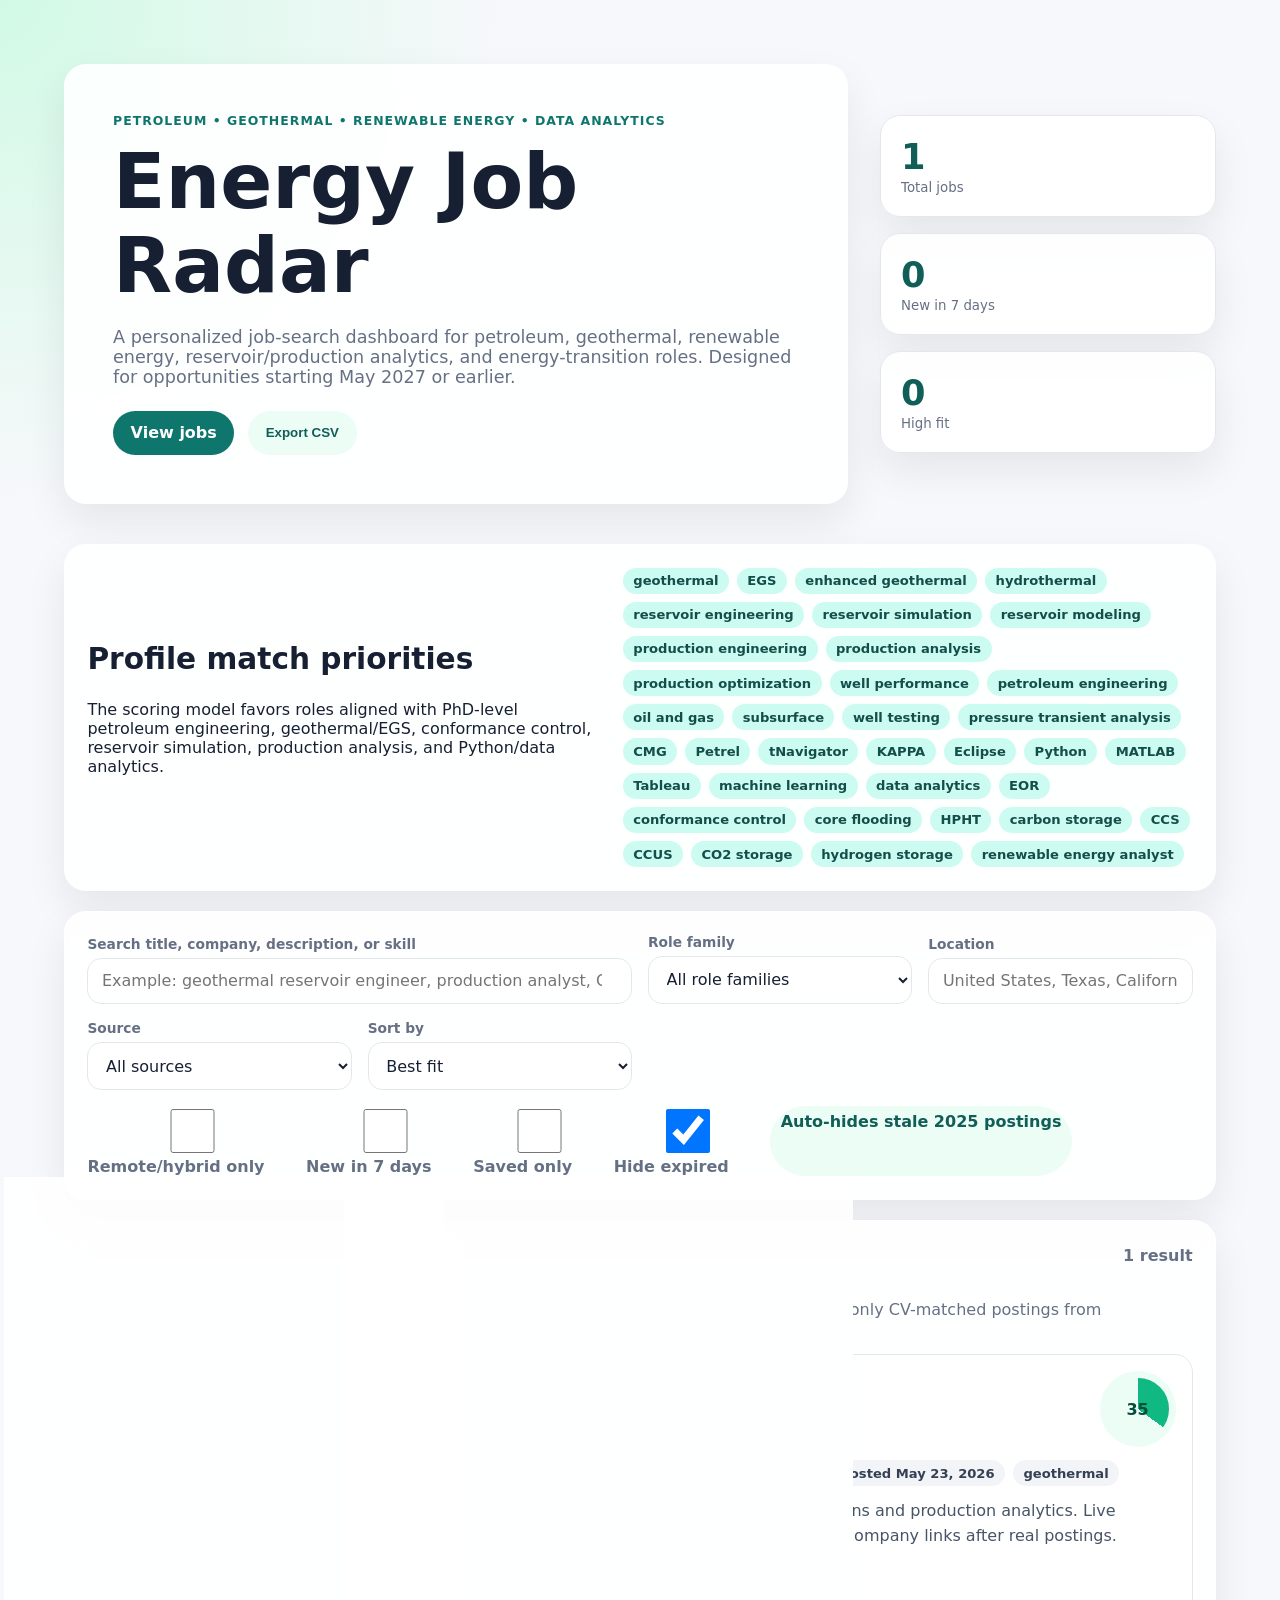
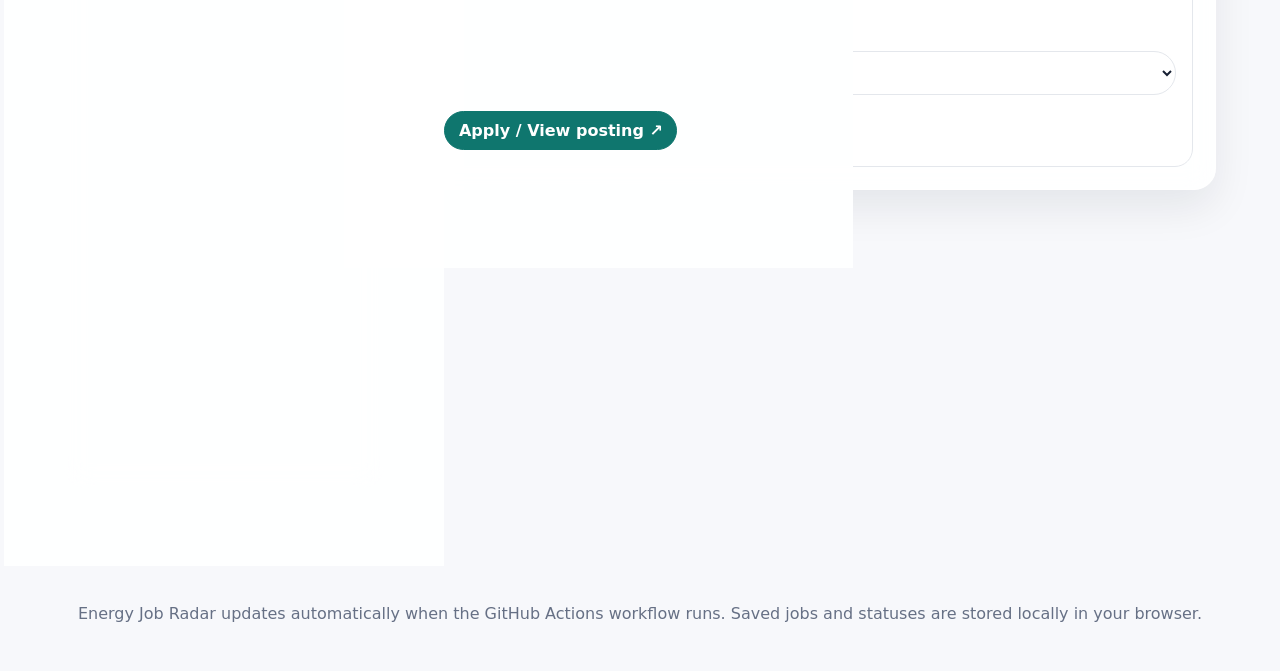
==== commit c5fcd8c3: "Add files via upload" ====
--- a/index.html
+++ b/index.html
@@ -1,675 +1,119 @@
-<!DOCTYPE html>
+<!doctype html>
 <html lang="en">
 <head>
-  <meta charset="UTF-8" />
-  <meta name="viewport" content="width=device-width, initial-scale=1.0" />
-  <title>Scentivity | Everything Sweet Scented</title>
-  <meta name="description" content="Scentivity is a beauty and fragrance boutique offering Victoria's Secret collection picks, Bath & Body Works collection products, and designer and luxury fragrances." />
-  <link rel="icon" href="assets/favicon.svg" type="image/svg+xml" />
-  <link rel="preconnect" href="https://fonts.googleapis.com">
-  <link rel="preconnect" href="https://fonts.gstatic.com" crossorigin>
-  <link href="https://fonts.googleapis.com/css2?family=Cormorant+Garamond:wght@600;700&family=Inter:wght@400;500;600;700;800&display=swap" rel="stylesheet">
-  <link rel="stylesheet" href="styles.css?v=video-text-intro-off-20260607" />
+  <meta charset="utf-8" />
+  <meta name="viewport" content="width=device-width, initial-scale=1" />
+  <title>Energy Job Radar</title>
+  <link rel="stylesheet" href="styles.css" />
 </head>
 <body>
-
-  <div class="top-promo" role="banner">
-    <span>Delivery within 24 hrs</span>
-    <span>Secure Card and MoMo Payment</span>
-    <span>Great Deals Weekly</span>
-  </div>
-  <header class="site-header" id="top">
-    <a href="#top" class="brand" aria-label="Scentivity homepage">
-      <img src="assets/scentivity-logo-fused.png" alt="Scentivity logo" />
-    </a>
-
-    <button class="header-menu-toggle" id="headerMenuToggle" type="button" aria-label="Open menu" aria-expanded="false">
-      <span></span>
-      <span></span>
-      <span></span>
-    </button>
-
-    
-
+  <header class="hero">
+    <div class="hero__content">
+      <p class="eyebrow">Petroleum • Geothermal • Renewable Energy • Data Analytics</p>
+      <h1>Energy Job Radar</h1>
+      <p class="subtitle">A personalized job-search dashboard for petroleum, geothermal, renewable energy, reservoir/production analytics, and energy-transition roles. Designed for opportunities starting May 2027 or earlier.</p>
+      <div class="hero__actions">
+        <a class="button button--primary" href="#jobs">View jobs</a>
+        <button id="exportCsvBtn" class="button button--secondary" type="button">Export CSV</button>
+      </div>
+    </div>
+    <div class="hero__stats" aria-label="Dashboard stats">
+      <div class="stat-card"><span id="totalJobs">0</span><small>Total jobs</small></div>
+      <div class="stat-card"><span id="newJobs">0</span><small>New in 7 days</small></div>
+      <div class="stat-card"><span id="highFitJobs">0</span><small>High fit</small></div>
+    </div>
   </header>
 
-  <div class="header-menu-panel" id="headerMenuPanel" aria-hidden="true">
-      <div class="header-menu-card">
-        <button class="header-menu-close perfume-menu-close" id="headerMenuClose" type="button" aria-label="Close menu">×</button>
+  <main>
+    <section class="panel profile-panel">
+      <div>
+        <h2>Profile match priorities</h2>
+        <p>The scoring model favors roles aligned with PhD-level petroleum engineering, geothermal/EGS, conformance control, reservoir simulation, production analysis, and Python/data analytics.</p>
+      </div>
+      <div id="keywordCloud" class="keyword-cloud" aria-label="Profile keywords"></div>
+    </section>
 
-        <div class="menu-search-wrap">
-          <span aria-hidden="true">⌕</span>
-          <input id="menuSearchInput" type="search" placeholder="search store....." aria-label="Search Scentivity store" />
-        </div>
-
-        <nav class="nav-links perfume-style-menu" aria-label="Main navigation">
-          <a href="#products">SHOP</a>
-          <button class="nav-preorder-button" id="openPreorderButton" type="button" onclick="window.scentivityCloseHeaderMenu?.();document.getElementById('contactModal')?.classList.add('open');document.getElementById('contactModal')?.setAttribute('aria-hidden','false')">PREORDER</button>
-          <button class="nav-catalogue-button" id="openCatalogueButton" type="button" onclick="window.scentivityCloseHeaderMenu?.();document.getElementById('catalogueModal')?.classList.add('open');document.getElementById('catalogueModal')?.setAttribute('aria-hidden','false')">PRODUCT CATALOGUE</button>
-          <button class="nav-about-button" id="openAboutButton" type="button" onclick="window.scentivityCloseHeaderMenu?.();document.getElementById('aboutModal')?.classList.add('open');document.getElementById('aboutModal')?.setAttribute('aria-hidden','false')">ABOUT US</button>
-          <button class="cart-nav-button" id="cartToggle" type="button" aria-label="Open cart" onclick="window.scentivityCloseHeaderMenu?.();document.getElementById('cartOverlay')?.classList.add('visible');document.getElementById('cartOverlay')?.setAttribute('aria-hidden','false');document.getElementById('cartDrawer')?.classList.add('open');document.getElementById('cartDrawer')?.setAttribute('aria-hidden','false')">CART <span id="cartCount">0</span></button>
-        </nav>
+    <section class="panel controls" aria-label="Search filters">
+      <div class="control-group control-group--wide">
+        <label for="searchInput">Search title, company, description, or skill</label>
+        <input id="searchInput" type="search" placeholder="Example: geothermal reservoir engineer, production analyst, CMG, Python" />
       </div>
-    </div>
-
-
-  <main>
-
-    <section class="section hero-highlights-section" aria-label="Scentivity highlights">
-      <div class="trust-row floating-trust-row hero-highlights-marquee" aria-label="Business highlights">
-        <div class="hero-highlights-track">
-              <span>Everything Sweet Scented</span>
-              <span>Victoria’s Secret</span>
-              <span>Bath & Body Works</span>
-              <span>Luxury Fragrances</span>
-              <span>Pickup</span>
-              <span>Delivery</span>
-              <span>Secure checkout options</span>
-              <span>Everything Sweet Scented</span>
-              <span>Victoria’s Secret</span>
-              <span>Bath & Body Works</span>
-              <span>Luxury Fragrances</span>
-              <span>Pickup</span>
-              <span>Delivery</span>
-              <span>Secure checkout options</span>
-        </div>
+      <div class="control-group">
+        <label for="roleFilter">Role family</label>
+        <select id="roleFilter">
+          <option value="all">All role families</option>
+          <option value="geothermal">Geothermal / EGS</option>
+          <option value="petroleum">Petroleum / Reservoir</option>
+          <option value="production">Production / Operations</option>
+          <option value="data">Data / ML / Analytics</option>
+          <option value="renewable">Renewable / Energy transition</option>
+        </select>
+      </div>
+      <div class="control-group">
+        <label for="locationFilter">Location</label>
+        <input id="locationFilter" type="text" placeholder="United States, Texas, California, remote" />
+      </div>
+      <div class="control-group">
+        <label for="sourceFilter">Source</label>
+        <select id="sourceFilter">
+          <option value="all">All sources</option>
+        </select>
+      </div>
+      <div class="control-group">
+        <label for="sortFilter">Sort by</label>
+        <select id="sortFilter">
+          <option value="fit">Best fit</option>
+          <option value="date">Newest</option>
+          <option value="deadline">Deadline soonest</option>
+          <option value="company">Company A-Z</option>
+        </select>
+      </div>
+      <div class="control-row">
+        <label class="checkbox"><input id="remoteOnly" type="checkbox" /> Remote/hybrid only</label>
+        <label class="checkbox"><input id="newOnly" type="checkbox" /> New in 7 days</label>
+        <label class="checkbox"><input id="savedOnly" type="checkbox" /> Saved only</label>
+        <label class="checkbox"><input id="hideExpired" type="checkbox" checked /> Hide expired</label>
+        <span class="checkbox recency-note">Auto-hides stale 2025 postings</span>
       </div>
     </section>
 
-    <section class="section homepage-video-section" id="homepageVideoSection" aria-label="Scentivity homepage video">
-      <div class="homepage-video-card">
-        <video id="homepageVideo" class="homepage-video" autoplay muted loop playsinline webkit-playsinline preload="auto" poster="assets/scentivity-video-poster.svg">
-          <source src="assets/scentivity-homepage-video.mp4" type="video/mp4" />
-        </video>
-        <div class="homepage-video-fallback" aria-hidden="true">
-          <div class="video-fallback-bottle"><span>S</span></div>
+    <section id="jobs" class="jobs-layout">
+      <aside class="panel side-panel company-panel">
+        <div class="company-panel__header">
+          <h2>Target companies</h2>
+          <p>Use this list for networking and manual checks when APIs miss employer career-page postings.</p>
         </div>
-        <div class="homepage-video-overlay">
-<h2>Sweet scents, beautiful moments.</h2>
-<a class="btn primary" href="#products">Shop the collection</a>
+        <div class="company-tools">
+          <label for="companySearch">Search target companies</label>
+          <input id="companySearch" type="search" placeholder="Example: Fervo, Chevron, Ormat, Houston" />
+          <p id="companyCount" class="company-count">Loading companies…</p>
         </div>
-      </div>
-    </section>
-
-
-    
-
-    
-
-<section class="section homepage-showcase" id="featured-products" aria-label="Customer favorites, recently bought picks, and coming soon products">
-      <div class="section-heading split showcase-heading">
-        <div>
-          <p class="eyebrow">Customer favorites</p>
-          <h2>Available favorites and coming-soon scents.</h2>
+        <div class="company-scroll" tabindex="0" aria-label="Scrollable target company list">
+          <ul id="companyList" class="company-list"></ul>
         </div>
-        <div class="showcase-controls" aria-label="Slideshow controls">
-          <button class="showcase-arrow" id="showcasePrev" type="button" aria-label="Previous product">‹</button>
-          <button class="showcase-arrow" id="showcaseNext" type="button" aria-label="Next product">›</button>
+      </aside>
+      <section class="panel job-panel">
+        <div class="section-heading">
+          <div>
+            <h2>Matched job postings</h2>
+            <p id="lastUpdated">Last updated: loading…</p>
+          </div>
+          <p id="resultCount" class="result-count">0 results</p>
         </div>
-      </div>
-      <div class="showcase-window">
-        <div class="showcase-track" id="homepageProductSlides"></div>
-      </div>
-      <div class="showcase-dots" id="homepageProductDots" aria-label="Slideshow pagination"></div>
-    </section>
-
-    <section class="section deal-of-week-section" id="deal-of-week">
-      <div class="hero-card hero-deal-card" id="dealOfWeekCard" aria-label="Deal of the Week">
-        <div class="deal-week-visual">
-          <span class="deal-tag">Deal of the Week</span>
-          <div class="deal-bottle-mini">
-            <div class="bottle-cap"></div>
-            <div class="bottle-neck"></div>
-            <div class="bottle-body">
-              <img class="bottle-logo" src="assets/scentivity-logo-fused.png" alt="Scentivity business logo" />
-            </div>
-          </div>
+        <div id="jobsList" class="jobs-list"></div>
+        <div id="emptyState" class="empty-state" hidden>
+          <h3>No jobs match these filters.</h3>
+          <p>Try removing a filter, checking broader locations, or adding more search terms in <code>config/profile.json</code>.</p>
         </div>
-        <div class="deal-week-content">
-          <p class="eyebrow">Limited offer</p>
-          <h2>Bundle your favorites and save.</h2>
-          <p>Fresh picks. Sweet savings.</p>
-          <a class="btn primary" href="#comboDeals">Shop deal</a>
-        </div>
-      </div>
-    </section>
-
-
-<section class="section products-section" id="products">
-
-
-      
-
-
-<section class="section quick-shop-controls" id="quickShop" aria-label="Search products and open product catalogue">
-      <div class="filter-panel quick-search-only" aria-label="Product search">
-        <div>
-          <span>Search</span>
-          <input class="product-search" id="productSearch" type="search" placeholder="Search perfume, mist, lotion, candle..." />
-        </div>
-        <div class="quick-action-buttons">
-          <button class="btn primary" id="openCatalogueButtonQuick" type="button" onclick="document.getElementById('catalogueModal')?.classList.add('open');document.getElementById('catalogueModal')?.setAttribute('aria-hidden','false')">Product Catalogue</button>
-          <button class="btn ghost" id="openShippingButtonQuick" type="button" onclick="document.getElementById('shippingModal')?.classList.add('open');document.getElementById('shippingModal')?.setAttribute('aria-hidden','false')">Shipping Countries</button>
-        </div>
-      </div>
-    </section>
-
-      <div class="mobile-shop-bar" aria-label="Mobile shop search">
-        <button type="button" data-scroll-search="Victoria">Victoria’s Secret</button>
-        <button type="button" data-scroll-search="Bath">Bath & Body Works</button>
-        <button type="button" data-scroll-search="Luxury">Luxury</button>
-        <button type="button" data-scroll-search="Combo">Combos</button>
-      </div>
-<div class="product-grid" id="productGrid" aria-live="polite"></div>
-    </section>
-
-    
-    <section class="section combo-before-order-section" aria-label="Combo deals before how to order">
-      <div class="combo-deals" id="comboDeals" aria-label="Scentivity combo deals">
-        <div class="combo-heading">
-          <div>
-            <p class="eyebrow">Combo deals</p>
-            <h3>Save more with curated scent bundles.</h3>
-            <p>Pick a discounted combo, add it to cart, and checkout the same way as regular products.</p>
-          </div>
-        </div>
-        <div class="combo-grid" id="comboGrid" aria-live="polite"></div>
-
-        <div class="bundle-builder" id="bundleBuilder" aria-label="Build your own Scentivity bundle">
-          <div class="bundle-builder-heading">
-            <div>
-              <p class="eyebrow">Build your own bundle</p>
-              <h3>Create your own discounted combo.</h3>
-              <p>Select at least two available products, then add your custom bundle to cart. The discount is applied automatically.</p>
-            </div>
-            <div class="bundle-discount-note">
-              <strong>Bundle discount</strong>
-              <span>2 items: 5% off • 3+ items: 10% off</span>
-            </div>
-          </div>
-          <div class="bundle-builder-grid" id="bundleBuilderGrid" aria-live="polite"></div>
-          <div class="bundle-builder-summary" id="bundleBuilderSummary">
-            <span>Select 2 or more products to build a bundle.</span>
-            <button class="btn primary" id="addBuiltBundleToCart" type="button" disabled>Add Built Bundle to Cart</button>
-          </div>
-        </div>
-
-      </div>
-    </section>
-
-
-
-
-<section class="section order order-slider-section" id="order">
-      <div class="section-heading split">
-        <div>
-          <p class="eyebrow">How to order</p>
-          <h2>Simple steps to get your scent.</h2>
-        </div>
-        <div class="order-controls" aria-label="How to order slideshow controls">
-          <button class="order-arrow" id="orderPrev" type="button" aria-label="Previous step">‹</button>
-          <button class="order-arrow" id="orderNext" type="button" aria-label="Next step">›</button>
-        </div>
-      </div>
-      <div class="order-slider" aria-live="polite">
-        <div class="order-track" id="orderSlides">
-          <article>
-            <span>1</span>
-            <h3>Choose a scent</h3>
-            <p>Pick a product, combo, or custom bundle.</p>
-          </article>
-          <article>
-            <span>2</span>
-            <h3>Add to cart</h3>
-            <p>Review your items and total before checkout.</p>
-          </article>
-          <article>
-            <span>3</span>
-            <h3>Choose payment</h3>
-            <p>Use Card, MoMo, or Pay on pickup.</p>
-          </article>
-          <article>
-            <span>4</span>
-            <h3>Receive order</h3>
-            <p>Scentivity prepares pickup or delivery.</p>
-          </article>
-        </div>
-      </div>
-      <div class="order-dots" id="orderDots" aria-label="How to order pagination"></div>
-    </section>
-
-
-    
-    
-
-
-<section class="section testimonials" id="testimonials">
-      <div class="section-heading split">
-        <div>
-          <p class="eyebrow">Customer Love</p>
-          <h2>Share your Scentivity experience.</h2>
-          
-        </div>
-        <div class="testimonial-controls" aria-label="Review slideshow controls">
-          <button class="testimonial-arrow" id="testimonialPrev" type="button" aria-label="Previous review">‹</button>
-          <button class="testimonial-arrow" id="testimonialNext" type="button" aria-label="Next review">›</button>
-        </div>
-      </div>
-
-      <div class="testimonial-slider" aria-live="polite">
-        <div class="testimonial-track" id="testimonialSlides"></div>
-      </div>
-      <div class="testimonial-dots" id="testimonialDots" aria-label="Review slideshow pagination"></div>
-
-      <form class="feedback-form" name="customer-feedback" method="POST" action="/.netlify/functions/submit-feedback" data-netlify="true" netlify-honeypot="bot-field" id="customerFeedbackForm">
-        <input type="hidden" name="form-name" value="customer-feedback" />
-        <p class="hidden">
-          <label>Do not fill this out if you are human: <input name="bot-field" /></label>
-        </p>
-        <div>
-          <p class="eyebrow">Write feedback</p>
-          <h3>Tell us what you think.</h3>
-        </div>
-        <label>
-          Name
-          <input type="text" name="name" placeholder="Your name" required />
-        </label>
-        <label>
-          Rating
-          <select name="rating" required>
-            <option value="5">★★★★★ 5 stars</option>
-            <option value="4">★★★★ 4 stars</option>
-            <option value="3">★★★ 3 stars</option>
-            <option value="2">★★ 2 stars</option>
-            <option value="1">★ 1 star</option>
-          </select>
-        </label>
-        <fieldset class="feedback-products-field">
-          <legend>Products purchased</legend>
-          <button class="feedback-products-toggle" id="toggleFeedbackProducts" type="button" aria-expanded="false" aria-controls="feedbackProductChoices">
-            <span>Select products purchased</span>
-            <strong id="feedbackProductCount">0 selected</strong>
-          </button>
-          <div class="feedback-product-choices" id="feedbackProductChoices" aria-live="polite" hidden></div>
-          <label class="feedback-other-product">
-            Other product / combo not listed
-            <input type="text" name="productsPurchasedOther" placeholder="Type product or combo name if not listed" />
-          </label>
-          <input type="hidden" name="productsPurchased" id="feedbackProductsPurchased" required />
-        </fieldset>
-        <label>
-          Feedback
-          <textarea name="message" rows="4" placeholder="Write your feedback here..." required></textarea>
-        </label>
-        <button class="btn primary" type="submit">Submit Feedback</button>
-      </form>
+      </section>
     </section>
   </main>
 
-  <div class="modal-overlay" id="aboutModal" aria-hidden="true">
-    <div class="about-modal" role="dialog" aria-modal="true" aria-labelledby="aboutModalTitle">
-      <button class="modal-close" id="closeAboutModal" type="button" aria-label="Close about Scentivity" onclick="document.getElementById('aboutModal')?.classList.remove('open');document.getElementById('aboutModal')?.setAttribute('aria-hidden','true')">×</button>
-      <div class="about-modal-logo">
-        <img src="assets/scentivity-logo-fused.png" alt="Scentivity business logo" />
-      </div>
-      <p class="eyebrow">About Scentivity</p>
-      <h2 id="aboutModalTitle">Where beauty meets memory.</h2>
-      <p>Scentivity helps customers discover sweet, elegant fragrances and body-care products that match their mood, lifestyle, and special occasions. From everyday freshness to memorable gifts, every item is selected to feel beautiful, personal, and unforgettable.</p>
-      <div class="check-list">
-        <p>✓ Perfumes, fragrance mists, body care essentials, home fragrances, candles, room sprays, and car fragrances</p>
-        <p>✓ Product requests, WhatsApp support, and Instagram updates</p>
-        <p>✓ Easy cart checkout with pickup, delivery, combo discounts, card/MoMo payment, and pay on pickup</p>
-      </div>
-    </div>
-  </div>
-
-
-  <div class="modal-overlay contact-modal-overlay" id="contactModal" aria-hidden="true">
-    <div class="contact-modal" role="dialog" aria-modal="true" aria-labelledby="contactModalTitle">
-      <button class="modal-close" id="closeContactModal" type="button" aria-label="Close contact and preorder" onclick="document.getElementById('contactModal')?.classList.remove('open');document.getElementById('contactModal')?.setAttribute('aria-hidden','true')">×</button>
-      <div class="contact-modal-content">
-        <div class="contact-copy">
-        <p class="eyebrow">Contact</p>
-        <h2>Ready to smell unforgettable?</h2>
-        <p>Need help choosing a fragrance, arranging pickup, confirming delivery, or asking about availability? Contact Scentivity by WhatsApp, email, or Instagram.</p>
-        <div class="contact-methods" aria-label="Scentivity contact details">
-          <a class="contact-card highlight" href="https://wa.me/233534584470?text=Hello%20Scentivity%2C%20I%20would%20like%20to%20send%20a%20product%20request." target="_blank" rel="noreferrer">
-            <span class="contact-icon whatsapp-icon" aria-hidden="true">
-              <svg viewBox="0 0 32 32" focusable="false" role="img">
-                <path d="M16.04 3.2A12.72 12.72 0 0 0 5.21 22.6L3.6 28.8l6.35-1.66a12.69 12.69 0 0 0 6.09 1.55h.01A12.75 12.75 0 0 0 16.04 3.2Zm0 23.3h-.01a10.47 10.47 0 0 1-5.34-1.46l-.38-.23-3.76.99 1-3.67-.25-.38A10.52 10.52 0 1 1 16.04 26.5Zm5.77-7.88c-.32-.16-1.87-.92-2.16-1.03-.29-.11-.5-.16-.71.16-.21.32-.82 1.03-1.01 1.24-.18.21-.37.24-.69.08-.32-.16-1.35-.5-2.57-1.58-.95-.85-1.59-1.9-1.78-2.22-.18-.32-.02-.49.14-.65.14-.14.32-.37.48-.56.16-.19.21-.32.32-.53.11-.21.05-.4-.03-.56-.08-.16-.71-1.72-.98-2.36-.26-.62-.52-.54-.71-.55h-.61c-.21 0-.56.08-.85.4-.29.32-1.11 1.09-1.11 2.65s1.14 3.07 1.3 3.28c.16.21 2.24 3.42 5.43 4.79.76.33 1.35.52 1.81.67.76.24 1.46.21 2.01.13.61-.09 1.87-.76 2.13-1.5.26-.74.26-1.37.18-1.5-.08-.13-.29-.21-.61-.37Z"/>
-              </svg>
-            </span>
-            <span><strong>WhatsApp orders</strong><small>053 458 4470</small></span>
-          </a>
-          <a class="contact-card" href="mailto:scentivitygh@gmail.com">
-            <span class="contact-icon">✉</span>
-            <span><strong>Email</strong><small>scentivitygh@gmail.com</small></span>
-          </a>
-          <a class="contact-card" href="https://instagram.com/scentivity" target="_blank" rel="noreferrer">
-            <span class="contact-icon">◎</span>
-            <span><strong>Instagram</strong><small>@scentivity</small></span>
-          </a>
-        </div>
-        <p class="contact-note">For cart orders, use the checkout panel. For unavailable products or special fragrance requests, use the preorder form.</p>
-      </div>
-      <div class="preorder-card" id="preorder" aria-label="Preorder and fragrance request">
-        <form id="emailRequestForm" name="preorder-request" class="contact-form preorder-form">
-          <p class="eyebrow">Preorder</p>
-          <h3>Missing your favorite fragrance?</h3>
-          <p class="form-intro">Let us know and we’ll notify you the moment it becomes available.</p>
-          <label>
-            Name
-            <input type="text" name="name" placeholder="Your name" required />
-          </label>
-          <label>
-            Fragrance request
-            <textarea name="message" rows="5" placeholder="Tell us the product name, brand, size, quantity, pickup/delivery preference, address if delivery is needed, or any question you have." required></textarea>
-          </label>
-          <button class="btn primary" type="submit">Send Request on WhatsApp</button>
-          <p class="cart-small-note preorder-whatsapp-note">This request opens WhatsApp so Scentivity can respond faster.</p>
-        </form>
-      </div>
-      </div>
-    </div>
-  </div>
-
-
-  <div class="modal-overlay catalogue-modal-overlay" id="catalogueModal" aria-hidden="true">
-    <div class="catalogue-modal" role="dialog" aria-modal="true" aria-labelledby="catalogueModalTitle">
-      <button class="modal-close" id="closeCatalogueModal" type="button" aria-label="Close product catalogue" onclick="document.getElementById('catalogueModal')?.classList.remove('open');document.getElementById('catalogueModal')?.setAttribute('aria-hidden','true')">×</button>
-      <p class="eyebrow">Product Catalogue</p>
-      <h2 id="catalogueModalTitle">Browse Scentivity by collection and fragrance type.</h2>
-      <p class="catalogue-intro">Use the catalogue buttons to filter products. Combos opens the discount bundle section.</p>
-      <div class="catalogue-filter-panel">
-        <div>
-          <span>PRODUCT CATALOGUE</span>
-          <div class="filter-controls catalogue-category-controls" id="mainCategoryFilters"></div>
-        </div>
-        <div>
-          <span>FRAGRANCE / CARE TYPE</span>
-          <div class="filter-controls subcategory-controls catalogue-subcategory-controls" id="subCategoryFilters"></div>
-        </div>
-      </div>
-    </div>
-  </div>
-
-
-  <div class="modal-overlay shipping-modal-overlay" id="shippingModal" aria-hidden="true">
-    <div class="shipping-modal" role="dialog" aria-modal="true" aria-labelledby="shippingModalTitle">
-      <button class="modal-close" id="closeShippingModal" type="button" aria-label="Close shipping countries" onclick="document.getElementById('shippingModal')?.classList.remove('open');document.getElementById('shippingModal')?.setAttribute('aria-hidden','true')">×</button>
-      <p class="eyebrow">Shipping Countries</p>
-      <h2 id="shippingModalTitle">Where Scentivity can currently ship.</h2>
-      <p class="shipping-intro">For now, online delivery checkout is available only within Ghana. For other countries, leave your details through Contact and we will notify you when shipping becomes available.</p>
-      <div class="shipping-country-list">
-        <article class="available">
-          <strong>Ghana</strong>
-          <span>Available now</span>
-          <p>Delivery is currently available in Ghana. Delivery fee will be determined after checkout based on your location.</p>
-        </article>
-        <article>
-          <strong>Nigeria</strong>
-          <span>Not available yet</span>
-          <p>Sorry, we can’t ship to this country now. When available, we will notify you. Enter your details in Contact.</p>
-        </article>
-        <article>
-          <strong>United States</strong>
-          <span>Not available yet</span>
-          <p>Sorry, we can’t ship to this country now. When available, we will notify you. Enter your details in Contact.</p>
-        </article>
-        <article>
-          <strong>United Kingdom</strong>
-          <span>Not available yet</span>
-          <p>Sorry, we can’t ship to this country now. When available, we will notify you. Enter your details in Contact.</p>
-        </article>
-        <article>
-          <strong>Canada</strong>
-          <span>Not available yet</span>
-          <p>Sorry, we can’t ship to this country now. When available, we will notify you. Enter your details in Contact.</p>
-        </article>
-        <article>
-          <strong>Other countries</strong>
-          <span>Coming later</span>
-          <p>Sorry, we can’t ship outside Ghana now. When available, we will notify you. Enter your details in Contact.</p>
-        </article>
-      </div>
-      <button class="btn primary" type="button" onclick="document.getElementById('shippingModal')?.classList.remove('open');document.getElementById('shippingModal')?.setAttribute('aria-hidden','true');document.getElementById('contactModal')?.classList.add('open');document.getElementById('contactModal')?.setAttribute('aria-hidden','false')">Enter details in Contact</button>
-    </div>
-  </div>
-
-  <div class="cart-overlay" id="cartOverlay" aria-hidden="true"></div>
-  <aside class="cart-drawer" id="cartDrawer" aria-hidden="true" aria-label="Shopping cart and checkout">
-    <div class="cart-header">
-      <div>
-        <p class="eyebrow">Your cart</p>
-        <h2>Checkout</h2>
-      </div>
-      <button class="cart-close" id="closeCart" type="button" aria-label="Close cart">×</button>
-    </div>
-
-    <p class="cart-empty" id="cartEmptyMessage">Your cart is empty. Add products from the Shop section.</p>
-    <div class="cart-items" id="cartItems"></div>
-
-    <div class="cart-summary cart-totals">
-      <div class="cart-total-line cart-grand-total">
-        <span>Total</span>
-        <strong id="cartTotal">GH₵0</strong>
-      </div>
-    </div>
-    <p class="cart-small-note delivery-fee-note">Delivery fee applies to delivery orders and will be determined after checkout based on your location.</p>
-
-    <form class="checkout-form" id="checkoutForm">
-      <h3>Buyer information</h3>
-      <label>
-        Full name
-        <input type="text" name="customerName" placeholder="Your full name" required />
-      </label>
-      <label>
-        Phone / WhatsApp number
-        <input type="tel" name="customerPhone" placeholder="053 000 0000" required />
-      </label>
-
-      <fieldset class="checkout-options fulfillment-options">
-        <legend>Pickup or delivery</legend>
-        <div class="fulfillment-choice-row">
-          <label class="fulfillment-choice"><input type="radio" name="fulfillment" value="delivery" checked /> <span>Delivery</span></label>
-          <label class="fulfillment-choice"><input type="radio" name="fulfillment" value="pickup" /> <span>Pickup</span></label>
-        </div>
-      </fieldset>
-
-      <div id="deliveryFields" class="delivery-fields">
-        <label>
-          Shipping country
-          <select name="shippingCountry" id="shippingCountry">
-            <option value="Ghana" selected>Ghana only for now</option>
-          </select>
-        </label>
-        <p class="cart-small-note shipping-country-note">Scentivity currently accepts delivery orders only within Ghana. Use the Shipping Countries button to see availability updates.</p>
-        <label>
-          Delivery address
-          <textarea name="deliveryAddress" rows="3" placeholder="Enter delivery address, area, landmark, city, and any useful directions"></textarea>
-        </label>
-      </div>
-<label>
-        Payment method
-        <select name="paymentMethod" id="paymentMethod" required>
-          <option value="card">Card</option>
-          <option value="momo">MoMo</option>
-          <option value="pay_on_pickup">Pay on pickup</option>
-        </select>
-      </label>
-
-      <label>
-        Extra notes
-        <textarea name="orderNotes" rows="3" placeholder="Any special request, scent preference, gift note, delivery time, etc."></textarea>
-      </label>
-
-      <button class="btn primary checkout-submit" type="submit">Proceed to Checkout</button>
-      <p class="payment-status" id="paymentStatus" aria-live="polite"></p>
-      <p class="payment-security-note">Scentivity does not collect card details, card PINs, or MoMo PINs on this website. Card and MoMo payments open through Paystack, a secure payment processor.</p>
-    </form>
-  </aside>
-
-
-  <footer class="site-footer">
-    <div class="footer-brand">
-      <img src="assets/scentivity-logo-fused.png" alt="Scentivity logo" />
-      <p>Everything Sweet Scented — perfumes, fragrance mists, body care essentials, home fragrances, and gift-ready products.</p>
-    </div>
-    <nav class="footer-nav" aria-label="Footer navigation">
-      <a href="#products">Shop</a>
-      <button class="nav-preorder-button" type="button" onclick="document.getElementById('contactModal')?.classList.add('open');document.getElementById('contactModal')?.setAttribute('aria-hidden','false')">Preorder</button>
-      <button class="nav-catalogue-button" type="button" onclick="document.getElementById('catalogueModal')?.classList.add('open');document.getElementById('catalogueModal')?.setAttribute('aria-hidden','false')">Product Catalogue</button>
-      <button class="nav-about-button" type="button" onclick="document.getElementById('aboutModal')?.classList.add('open');document.getElementById('aboutModal')?.setAttribute('aria-hidden','false')">About</button>
-      <button class="cart-nav-button" id="cartToggleFooter" type="button" aria-label="Open cart">Cart <span id="cartCountFooter">0</span></button>
-    </nav>
-    <div class="footer-contact">
-      <h3>Contact</h3>
-      <a href="mailto:scentivitygh@gmail.com">scentivitygh@gmail.com</a>
-    </div>
-    <p class="copyright">© <span id="year"></span> Scentivity. All rights reserved.</p>
+  <footer>
+    <p>Energy Job Radar updates automatically when the GitHub Actions workflow runs. Saved jobs and statuses are stored locally in your browser.</p>
   </footer>
 
-  <button class="back-to-top" id="backToTop" type="button" aria-label="Move back to the top of the page">↑</button>
-
-  <script src="app-cacheproof-header-footer-feedback-select-20260607.js"></script>
-  <script src="https://identity.netlify.com/v1/netlify-identity-widget.js"></script>
-  <script>
-    if (window.netlifyIdentity) {
-      window.netlifyIdentity.on('init', user => {
-        if (!user) {
-          window.netlifyIdentity.on('login', () => {
-            document.location.href = '/admin/';
-          });
-        }
-      });
-    }
-  </script>
-
-  <noscript>
-    <div style="position:fixed;left:1rem;right:1rem;bottom:1rem;z-index:9999;background:#fff0f6;border:1px solid #e0005b;border-radius:14px;padding:12px;font-weight:700;color:#330014;">
-      JavaScript is required for the Scentivity product slideshow, filters, and cart. Please enable JavaScript.
-    </div>
-  </noscript>
-
-
-  <nav class="mobile-bottom-nav" aria-label="Mobile quick navigation">
-    <a href="#products" aria-label="Shop products">
-      <span>⌕</span>
-      <small>Shop</small>
-    </a>
-    <a href="#featured-products" aria-label="Customer favorites">
-      <span>❤</span>
-      <small>Favorites</small>
-    </a>
-    <button type="button" id="mobileCartButton" aria-label="Open cart">
-      <span>🛒</span>
-      <small>Cart</small>
-      <b id="mobileCartCount">0</b>
-    </button>
-    <button type="button" id="mobileContactButton" aria-label="Contact Scentivity" onclick="document.getElementById('contactModal')?.classList.add('open');document.getElementById('contactModal')?.setAttribute('aria-hidden','false')"><span>☎</span><small>Contact</small></button>
-  </nav>
-
-
-  <script>
-    (() => {
-      const panel = document.getElementById('headerMenuPanel');
-      const toggle = document.getElementById('headerMenuToggle');
-      const closeButton = document.getElementById('headerMenuClose');
-
-      const setMenuOpen = (isOpen) => {
-        if (!panel || !toggle) return;
-        panel.classList.toggle('open', isOpen);
-        panel.setAttribute('aria-hidden', String(!isOpen));
-        toggle.setAttribute('aria-expanded', String(isOpen));
-        document.body.classList.toggle('header-menu-open', isOpen);
-      };
-
-      toggle?.addEventListener('click', () => setMenuOpen(true));
-      closeButton?.addEventListener('click', () => setMenuOpen(false));
-      panel?.addEventListener('click', (event) => {
-        if (event.target === panel) setMenuOpen(false);
-      });
-      panel?.querySelectorAll('a, button:not(#headerMenuClose)').forEach((item) => {
-        item.addEventListener('click', () => setMenuOpen(false));
-      });
-      document.addEventListener('keydown', (event) => {
-        if (event.key === 'Escape') setMenuOpen(false);
-      });
-    })();
-  </script>
-
-
-  <script>
-    (() => {
-      const menuSearchInput = document.getElementById('menuSearchInput');
-      const panel = document.getElementById('headerMenuPanel');
-      const toggle = document.getElementById('headerMenuToggle');
-
-      const closeMenu = () => {
-        panel?.classList.remove('open');
-        panel?.setAttribute('aria-hidden', 'true');
-        toggle?.setAttribute('aria-expanded', 'false');
-        document.body.classList.remove('header-menu-open');
-      };
-
-      menuSearchInput?.addEventListener('keydown', (event) => {
-        if (event.key !== 'Enter') return;
-        const value = menuSearchInput.value.trim();
-        const productSearch = document.getElementById('productSearch');
-        if (productSearch && value) {
-          productSearch.value = value;
-          productSearch.dispatchEvent(new Event('input', { bubbles: true }));
-        }
-        closeMenu();
-        document.getElementById('products')?.scrollIntoView({ behavior: 'smooth', block: 'start' });
-      });
-    })();
-  </script>
-
-
-  <script>
-    (() => {
-      const panel = document.getElementById('headerMenuPanel');
-      const toggle = document.getElementById('headerMenuToggle');
-
-      window.scentivityCloseHeaderMenu = () => {
-        panel?.classList.remove('open');
-        panel?.setAttribute('aria-hidden', 'true');
-        toggle?.setAttribute('aria-expanded', 'false');
-        document.body.classList.remove('header-menu-open');
-      };
-
-      const closeModal = (modalId) => {
-        const modal = document.getElementById(modalId);
-        modal?.classList.remove('open');
-        modal?.setAttribute('aria-hidden', 'true');
-      };
-
-      const closeCart = () => {
-        document.getElementById('cartOverlay')?.classList.remove('visible');
-        document.getElementById('cartOverlay')?.setAttribute('aria-hidden', 'true');
-        document.getElementById('cartDrawer')?.classList.remove('open');
-        document.getElementById('cartDrawer')?.setAttribute('aria-hidden', 'true');
-      };
-
-      document.getElementById('closeAboutModal')?.addEventListener('click', () => closeModal('aboutModal'));
-      document.getElementById('closeContactModal')?.addEventListener('click', () => closeModal('contactModal'));
-      document.getElementById('closeCatalogueModal')?.addEventListener('click', () => closeModal('catalogueModal'));
-      document.getElementById('closeShippingModal')?.addEventListener('click', () => closeModal('shippingModal'));
-      document.getElementById('closeCart')?.addEventListener('click', closeCart);
-      document.getElementById('cartOverlay')?.addEventListener('click', closeCart);
-
-      document.addEventListener('keydown', (event) => {
-        if (event.key !== 'Escape') return;
-        window.scentivityCloseHeaderMenu?.();
-        closeModal('aboutModal');
-        closeModal('contactModal');
-        closeModal('catalogueModal');
-        closeModal('shippingModal');
-        closeCart();
-      });
-    })();
-  </script>
-
+  <button id="backToTopBtn" class="back-to-top" type="button" aria-label="Back to top">↑ Top</button>
+  <script src="app.js"></script>
 </body>
 </html>
--- a/styles.css
+++ b/styles.css
@@ -1,6562 +1,339 @@
 :root {
-  --ink: #111111;
-  --deep-ink: #251018;
-  --muted: #6c5260;
-  --rose: #ff5a67;
-  --rose-dark: #d80057;
-  --hot-pink: #e0005b;
-  --logo-pink: #f00467;
-  --soft-pink: #f7a8bd;
-  --blush: #fff2f6;
-  --cream: #fff9fb;
-  --white: #ffffff;
-  --black: #111111;
-  --gold: #d6a45f;
-  --shadow: 0 22px 60px rgba(224, 0, 91, 0.13);
-  --radius: 28px;
+  --bg: #f7f8fb;
+  --panel: #ffffff;
+  --ink: #172033;
+  --muted: #667085;
+  --line: #e4e7ec;
+  --primary: #0f766e;
+  --primary-dark: #115e59;
+  --accent: #f59e0b;
+  --good: #047857;
+  --warn: #b45309;
+  --bad: #b91c1c;
+  --shadow: 0 18px 40px rgba(16, 24, 40, 0.08);
+  --radius: 22px;
 }
 
 * { box-sizing: border-box; }
 html { scroll-behavior: smooth; }
 body {
   margin: 0;
-  font-family: 'Inter', system-ui, -apple-system, BlinkMacSystemFont, 'Segoe UI', sans-serif;
+  font-family: Inter, ui-sans-serif, system-ui, -apple-system, BlinkMacSystemFont, "Segoe UI", sans-serif;
   color: var(--ink);
-  background:
-    radial-gradient(circle at 8% 0%, rgba(240, 4, 103, .12), transparent 32rem),
-    radial-gradient(circle at 94% 4%, rgba(255, 90, 103, .16), transparent 30rem),
-    linear-gradient(180deg, #ffffff 0%, var(--blush) 52%, #ffffff 100%);
-  line-height: 1.6;
-}
-
-a { color: inherit; text-decoration: none; }
-img { max-width: 100%; display: block; }
-button, input, textarea { font: inherit; }
-
-.site-header {
+  background: radial-gradient(circle at top left, #d1fae5 0, transparent 32rem), var(--bg);
+}
+
+.hero {
+  display: grid;
+  grid-template-columns: minmax(0, 1.4fr) minmax(280px, 0.6fr);
+  gap: 2rem;
+  align-items: center;
+  padding: 4rem clamp(1.25rem, 5vw, 5rem) 2.5rem;
+}
+
+.hero__content, .panel {
+  background: rgba(255,255,255,0.88);
+  border: 1px solid rgba(255,255,255,0.85);
+  border-radius: var(--radius);
+  box-shadow: var(--shadow);
+  backdrop-filter: blur(14px);
+}
+
+.hero__content { padding: clamp(1.5rem, 4vw, 3rem); }
+.eyebrow {
+  margin: 0 0 .75rem;
+  color: var(--primary);
+  font-weight: 700;
+  letter-spacing: .08em;
+  text-transform: uppercase;
+  font-size: .78rem;
+}
+
+h1, h2, h3 { margin-top: 0; line-height: 1.1; }
+h1 { font-size: clamp(2.4rem, 6vw, 5rem); margin-bottom: 1rem; }
+h2 { font-size: clamp(1.25rem, 2.6vw, 1.85rem); }
+.subtitle { color: var(--muted); font-size: 1.1rem; max-width: 62rem; }
+.hero__actions { display: flex; gap: .85rem; flex-wrap: wrap; margin-top: 1.5rem; }
+.button {
+  border: 0;
+  border-radius: 999px;
+  padding: .8rem 1.1rem;
+  font-weight: 700;
+  cursor: pointer;
+  text-decoration: none;
+  display: inline-flex;
+  align-items: center;
+  justify-content: center;
+}
+.button--primary { background: var(--primary); color: #fff; }
+.button--primary:hover { background: var(--primary-dark); }
+.button--secondary { background: #ecfdf5; color: var(--primary-dark); }
+
+.hero__stats { display: grid; gap: 1rem; }
+.stat-card {
+  background: rgba(255,255,255,0.95);
+  border: 1px solid var(--line);
+  border-radius: 20px;
+  padding: 1.25rem;
+  box-shadow: var(--shadow);
+}
+.stat-card span { display: block; font-size: 2.2rem; font-weight: 800; color: var(--primary-dark); }
+.stat-card small { color: var(--muted); }
+
+main { padding: 0 clamp(1.25rem, 5vw, 5rem) 3rem; }
+.panel { padding: 1.4rem; margin-bottom: 1.25rem; }
+.profile-panel {
+  display: grid;
+  grid-template-columns: minmax(0, 0.95fr) minmax(280px, 1.05fr);
+  gap: 1.25rem;
+  align-items: center;
+}
+.keyword-cloud { display: flex; gap: .5rem; flex-wrap: wrap; }
+.pill, .tag {
+  display: inline-flex;
+  align-items: center;
+  gap: .35rem;
+  border-radius: 999px;
+  padding: .35rem .65rem;
+  font-size: .82rem;
+  font-weight: 700;
+  background: #f2f4f7;
+  color: #344054;
+}
+.pill--primary { background: #ccfbf1; color: #134e4a; }
+.pill--accent { background: #fef3c7; color: #92400e; }
+.pill--good { background: #dcfce7; color: #166534; }
+.pill--bad { background: #fee2e2; color: #991b1b; }
+
+.controls {
+  display: grid;
+  grid-template-columns: repeat(4, minmax(160px, 1fr));
+  gap: 1rem;
+  align-items: end;
+}
+.control-group--wide { grid-column: span 2; }
+.control-group label { display: block; color: var(--muted); font-weight: 700; margin-bottom: .35rem; font-size: .86rem; }
+input, select {
   width: 100%;
-  margin: 0;
-  padding: 14px max(18px, calc((100vw - 1180px) / 2 + 18px));
+  min-height: 44px;
+  border: 1px solid var(--line);
+  border-radius: 14px;
+  padding: .8rem .85rem;
+  background: white;
+  color: var(--ink);
+  font: inherit;
+}
+.control-row { grid-column: 1 / -1; display: flex; gap: 1rem; flex-wrap: wrap; }
+.checkbox { color: var(--muted); font-weight: 700; }
+
+.jobs-layout { display: grid; grid-template-columns: 320px minmax(0, 1fr); gap: 1.25rem; align-items: start; }
+.side-panel { position: sticky; top: 1rem; }
+.company-panel {
+  max-height: calc(100vh - 2rem);
   display: flex;
-  align-items: center;
-  justify-content: space-between;
-  gap: 24px;
-  background:
-    linear-gradient(90deg, rgba(255,255,255,.98), rgba(255,242,246,.98));
-  border-bottom: 1px solid rgba(224, 0, 91, .18);
-  box-shadow: none;
-  border-radius: 0;
-  position: relative;
-  z-index: 20;
-}
-.site-header::before {
-  content: '';
-  position: absolute;
-  inset: 0 0 auto;
-  height: 5px;
-  background: linear-gradient(90deg, var(--black), var(--hot-pink), var(--rose));
-}
-
-.brand img { width: 220px; height: 78px; object-fit: contain; border-radius: 16px; }
-.nav-links { display: flex; align-items: center; gap: 24px; font-weight: 700; font-size: .94rem; }
-.nav-links a { color: var(--black); transition: color .2s ease, background .2s ease; padding: 8px 10px; border-radius: 999px; }
-.nav-links a:hover { color: var(--hot-pink); background: rgba(240,4,103,.08); }
-.menu-toggle { display: none; border: 0; background: linear-gradient(135deg, var(--hot-pink), var(--rose)); color: white; width: 44px; height: 44px; border-radius: 50%; }
-
-.hero {
-  width: min(1180px, calc(100% - 32px));
-  margin: 56px auto 0;
-  min-height: 680px;
-  display: grid;
-  grid-template-columns: minmax(0, 1.04fr) minmax(320px, .86fr);
-  align-items: center;
-  gap: 44px;
-}
-
-.eyebrow {
-  margin: 0 0 12px;
-  color: var(--rose-dark);
-  text-transform: uppercase;
-  letter-spacing: .18em;
-  font-size: .78rem;
+  flex-direction: column;
+  overflow: hidden;
+}
+.company-panel__header p { margin-bottom: 0; color: var(--muted); }
+.company-tools { display: grid; gap: .55rem; margin: 1rem 0 .75rem; }
+.company-tools label { color: var(--muted); font-weight: 800; font-size: .86rem; }
+.company-count { margin: 0; color: var(--muted); font-size: .85rem; font-weight: 700; }
+.company-scroll {
+  overflow-y: auto;
+  overscroll-behavior: contain;
+  padding-right: .35rem;
+  max-height: min(68vh, 720px);
+  scrollbar-width: thin;
+  -webkit-overflow-scrolling: touch;
+}
+.company-scroll::-webkit-scrollbar { width: 9px; }
+.company-scroll::-webkit-scrollbar-thumb { background: #cbd5e1; border-radius: 999px; }
+.company-list { list-style: none; padding: 0; margin: 0; display: grid; gap: .65rem; }
+.company-list li {
+  border: 1px solid var(--line);
+  border-radius: 14px;
+  padding: .72rem .75rem;
+  background: rgba(255, 255, 255, .74);
+}
+.company-list a { color: var(--primary-dark); font-weight: 800; text-decoration: none; overflow-wrap: anywhere; }
+.company-list a:hover { color: var(--primary); }
+.company-list small { color: var(--muted); display: block; margin-top: .25rem; line-height: 1.35; }
+.company-source {
+  display: inline-flex;
+  margin-top: .4rem;
+  border-radius: 999px;
+  padding: .18rem .45rem;
+  background: #f2f4f7;
+  color: #475467;
+  font-size: .7rem;
   font-weight: 800;
-}
-
-h1, h2, h3 { margin: 0; line-height: 1.05; }
-h1, h2 { font-family: 'Cormorant Garamond', Georgia, serif; }
-h1 { font-size: clamp(3.6rem, 8vw, 7.7rem); letter-spacing: -.055em; max-width: 760px; }
-h2 { font-size: clamp(2.2rem, 4.5vw, 4.2rem); letter-spacing: -.035em; }
-h3 { font-size: 1.18rem; }
-
-.hero-text {
-  color: var(--muted);
-  font-size: 1.16rem;
-  max-width: 630px;
-  margin: 24px 0 0;
-}
-
-.hero-actions { display: flex; flex-wrap: wrap; gap: 14px; margin-top: 34px; }
-.btn {
-  display: inline-flex;
-  align-items: center;
-  justify-content: center;
-  min-height: 52px;
-  padding: 0 24px;
-  border-radius: 999px;
-  border: 1px solid transparent;
+  max-width: 100%;
+  overflow-wrap: anywhere;
+}
+.section-heading { display: flex; justify-content: space-between; gap: 1rem; align-items: start; margin-bottom: 1rem; }
+.section-heading p { color: var(--muted); margin: .2rem 0 0; }
+.result-count { font-weight: 800; white-space: nowrap; }
+.jobs-list { display: grid; gap: 1rem; }
+.job-card {
+  border: 1px solid var(--line);
+  border-radius: 18px;
+  padding: 1rem;
+  background: #fff;
+  display: grid;
+  gap: .8rem;
+}
+.job-card__top { display: flex; justify-content: space-between; gap: 1rem; align-items: start; }
+.job-title { margin: 0; font-size: 1.1rem; }
+.job-title a { color: var(--ink); text-decoration: none; }
+.job-title a:hover { color: var(--primary); }
+.company { color: var(--muted); margin: .25rem 0 0; }
+.score {
+  width: 76px;
+  aspect-ratio: 1;
+  border-radius: 50%;
+  display: grid;
+  place-items: center;
+  font-weight: 900;
+  color: #064e3b;
+  background: conic-gradient(#10b981 calc(var(--score) * 1%), #ecfdf5 0);
+  border: 7px solid #ecfdf5;
+}
+.job-meta { display: flex; flex-wrap: wrap; gap: .5rem; }
+.job-desc { color: #475467; margin: 0; line-height: 1.55; }
+.match-reasons { display: flex; flex-wrap: wrap; gap: .45rem; }
+.job-actions { display: flex; justify-content: space-between; gap: 1rem; align-items: center; flex-wrap: wrap; }
+.save-btn, .status-select {
+  border: 1px solid var(--line);
+  border-radius: 999px;
+  padding: .55rem .75rem;
+  background: #fff;
   font-weight: 800;
   cursor: pointer;
-  transition: transform .2s ease, box-shadow .2s ease, background .2s ease;
-}
-.btn:hover { transform: translateY(-2px); }
-.btn.primary { background: linear-gradient(135deg, var(--hot-pink), var(--rose)); color: white; box-shadow: 0 16px 30px rgba(224, 0, 91, .26); }
-.btn.ghost { background: rgba(255,255,255,.86); border-color: rgba(224, 0, 91, .24); color: var(--black); }
-
-.trust-row { display: flex; flex-wrap: wrap; gap: 14px; margin-top: 28px; }
-.trust-row span {
-  padding: 10px 14px;
-  background: rgba(255,255,255,.78);
-  border: 1px solid rgba(224,0,91,.18);
-  border-radius: 999px;
-  color: #6e4c5c;
-  font-size: .88rem;
-  font-weight: 700;
-}
-
-.hero-card {
-  min-height: 610px;
-  background: linear-gradient(145deg, rgba(255,255,255,.9), rgba(255,236,244,.86));
-  border: 1px solid rgba(224, 0, 91, .18);
-  border-radius: 48px;
-  box-shadow: var(--shadow);
-  padding: 30px;
-  position: relative;
-  overflow: hidden;
-}
-.hero-card::before {
-  content: '';
-  position: absolute;
-  inset: auto -80px -90px auto;
-  width: 300px;
-  height: 300px;
-  background: rgba(224, 0, 91, .13);
-  border-radius: 50%;
-}
-.bottle-scene {
-  height: 500px;
-  border-radius: 36px;
-  display: grid;
-  place-items: center;
-  background:
-    radial-gradient(circle at 65% 28%, rgba(255,255,255,.9), transparent 11rem),
-    radial-gradient(circle at 25% 80%, rgba(125,45,71,.12), transparent 16rem),
-    linear-gradient(135deg, rgba(255,255,255,.9), rgba(255,210,226,.72));
-  position: relative;
-}
-.perfume-bottle { display: grid; justify-items: center; filter: drop-shadow(0 30px 28px rgba(61, 18, 36, .22)); }
-.bottle-cap { width: 104px; height: 64px; border-radius: 16px 16px 8px 8px; background: linear-gradient(135deg, var(--black), var(--hot-pink)); }
-.bottle-neck { width: 154px; height: 56px; border-radius: 16px; background: linear-gradient(135deg, var(--soft-pink), var(--rose)); }
-.bottle-body {
-  width: 310px;
-  height: 350px;
-  border-radius: 86px 86px 106px 106px;
-  background: linear-gradient(145deg, var(--rose), var(--hot-pink) 58%, var(--black));
-  display: grid;
-  place-items: center;
-  color: #fff9ed;
-  border: 10px solid rgba(255,255,255,.34);
-  padding: 30px;
-}
-.bottle-logo {
-  width: min(230px, 82%);
-  height: auto;
-  display: block;
-  background: rgba(255, 255, 255, .92);
-  border-radius: 24px;
-  padding: 12px;
-  box-shadow: 0 18px 34px rgba(61,18,36,.16);
-}
-.bottle-body span { font-family: 'Cormorant Garamond', serif; font-size: 9rem; line-height: .7; }
-.bottle-body small { margin-top: -78px; letter-spacing: .22em; text-transform: uppercase; font-weight: 800; }
-.sparkle { position: absolute; width: 26px; height: 26px; transform: rotate(45deg); background: var(--hot-pink); opacity: .75; border-radius: 8px; }
-.sparkle.one { top: 70px; right: 92px; }
-.sparkle.two { bottom: 90px; left: 78px; width: 18px; height: 18px; background: #fff; }
-.feature-note {
-  position: absolute;
-  left: 54px;
-  right: 54px;
-  bottom: 42px;
-  padding: 18px 20px;
-  background: rgba(255,255,255,.82);
-  border: 1px solid rgba(224,0,91,.16);
-  border-radius: 24px;
-  display: flex;
-  justify-content: space-between;
-  gap: 16px;
-  box-shadow: 0 16px 32px rgba(61,18,36,.1);
-}
-.feature-note span { color: var(--muted); }
-
-.section { width: min(1180px, calc(100% - 32px)); margin: 92px auto; }
-.stats {
-  display: grid;
-  grid-template-columns: repeat(3, 1fr);
-  gap: 16px;
-  margin-top: 0;
-}
-.stats article {
-  padding: 26px;
-  border-radius: var(--radius);
-  background: rgba(255,255,255,.72);
-  border: 1px solid rgba(224,0,91,.16);
-  box-shadow: 0 10px 24px rgba(61,18,36,.06);
-}
-.stats strong { display: block; font-family: 'Cormorant Garamond', serif; font-size: 3rem; line-height: 1; }
-.stats span { color: var(--muted); font-weight: 700; }
-
-.section-heading { max-width: 760px; margin-bottom: 34px; }
-.section-heading p { color: var(--muted); }
-.section-heading.split { max-width: none; display: flex; justify-content: space-between; gap: 28px; align-items: end; }
-.section-heading.split > div:first-child { max-width: 760px; }
-code { padding: 4px 8px; border-radius: 8px; background: rgba(125,45,71,.08); }
-
-.collection-grid, .product-grid, .steps-grid {
-  display: grid;
-  grid-template-columns: repeat(4, 1fr);
-  gap: 18px;
-}
-.collection-card, .product-card, .steps-grid article, .owner-note, .contact, .about {
-  background: rgba(255,255,255,.75);
-  border: 1px solid rgba(224,0,91,.16);
-  box-shadow: 0 12px 34px rgba(61,18,36,.07);
-}
-.collection-card {
-  min-height: 260px;
-  border-radius: 30px;
-  padding: 24px;
-  display: flex;
-  flex-direction: column;
-  justify-content: space-between;
-  overflow: hidden;
-  position: relative;
-}
-.collection-card::after { content: ''; position: absolute; width: 150px; height: 150px; right: -56px; bottom: -56px; border-radius: 50%; background: rgba(255,255,255,.42); }
-.collection-card span { color: var(--hot-pink); font-weight: 900; letter-spacing: .15em; }
-.collection-card p { margin-bottom: 0; color: var(--muted); }
-.collection-card.floral { background: linear-gradient(145deg, rgba(255,255,255,.9), rgba(255,206,222,.86)); }
-.collection-card.warm { background: linear-gradient(145deg, rgba(255,255,255,.9), rgba(255,90,103,.2)); }
-.collection-card.fresh { background: linear-gradient(145deg, rgba(255,255,255,.9), rgba(247,168,189,.32)); }
-.collection-card.luxury { background: linear-gradient(145deg, rgba(255,255,255,.9), rgba(17,17,17,.08)); }
-
-.filter-controls { display: flex; flex-wrap: wrap; gap: 14px; justify-content: flex-end; }
-.filter-panel {
-  display: grid;
-  gap: 16px;
-  min-width: min(460px, 100%);
-}
-.filter-panel > div {
-  padding: 14px;
-  border-radius: 22px;
-  border: 1px solid rgba(224,0,91,.14);
-  background: rgba(255,255,255,.66);
-}
-.filter-panel > div > span {
-  display: block;
-  margin-bottom: 10px;
-  color: var(--rose-dark);
-  font-size: .74rem;
-  font-weight: 900;
-  text-transform: uppercase;
-  letter-spacing: .14em;
-}
-.subcategory-controls {
-  justify-content: flex-end;
-}
-.category-guide-grid {
-  grid-template-columns: repeat(3, 1fr);
-}
-
-.filter {
-  border: 1px solid rgba(125,45,71,.15);
-  background: rgba(255,255,255,.8);
-  color: var(--ink);
-  border-radius: 999px;
-  padding: 10px 15px;
+}
+.save-btn.is-saved { background: #fef3c7; border-color: #f59e0b; }
+.empty-state {
+  text-align: center;
+  border: 1px dashed var(--line);
+  border-radius: 18px;
+  padding: 2rem;
+  color: var(--muted);
+}
+footer { padding: 2rem clamp(1.25rem, 5vw, 5rem); color: var(--muted); text-align: center; }
+code { background: #f2f4f7; border-radius: 6px; padding: .1rem .25rem; }
+
+@media (max-width: 960px) {
+  .hero, .profile-panel, .jobs-layout { grid-template-columns: 1fr; }
+  .controls { grid-template-columns: 1fr 1fr; }
+  .control-group--wide { grid-column: 1 / -1; }
+  .side-panel { position: static; }
+  .company-panel { max-height: none; }
+  .company-scroll { max-height: 360px; }
+}
+
+@media (max-width: 640px) {
+  body { font-size: 15px; }
+  .hero {
+    padding: 1rem .75rem 1.25rem;
+    gap: 1rem;
+  }
+  .hero__content, .panel {
+    border-radius: 16px;
+    padding: 1rem;
+  }
+  h1 { font-size: clamp(2rem, 12vw, 3rem); }
+  .subtitle { font-size: 1rem; }
+  .hero__actions { display: grid; grid-template-columns: 1fr; }
+  .hero__stats { grid-template-columns: repeat(3, minmax(0, 1fr)); gap: .5rem; }
+  .stat-card { padding: .8rem .55rem; border-radius: 14px; text-align: center; }
+  .stat-card span { font-size: 1.35rem; }
+  .stat-card small { font-size: .72rem; }
+  main { padding: 0 .75rem 2rem; }
+  .profile-panel { gap: .8rem; }
+  .controls { grid-template-columns: 1fr; gap: .75rem; }
+  .control-row { display: grid; grid-template-columns: 1fr; gap: .55rem; }
+  .checkbox {
+    background: #fff;
+    border: 1px solid var(--line);
+    border-radius: 12px;
+    padding: .6rem .7rem;
+  }
+  .company-scroll { max-height: 300px; padding-right: .2rem; }
+  .company-list li { padding: .65rem; }
+  .section-heading, .job-card__top { flex-direction: column; align-items: stretch; }
+  .result-count { white-space: normal; }
+  .job-card { padding: .85rem; border-radius: 14px; }
+  .job-actions { display: grid; grid-template-columns: 1fr; gap: .65rem; }
+  .button, .apply-link, .save-btn, .status-select {
+    width: 100%;
+    min-height: 44px;
+  }
+  .score { width: 56px; border-width: 6px; }
+  .job-meta, .match-reasons { gap: .35rem; }
+  .pill, .tag { font-size: .72rem; padding: .3rem .5rem; }
+  footer { padding: 1.5rem .75rem; }
+}
+
+@media (max-width: 380px) {
+  .hero__stats { grid-template-columns: 1fr; }
+  .job-title { font-size: 1rem; }
+  .company-scroll { max-height: 260px; }
+}
+
+.apply-link {
+  border: 1px solid var(--primary);
+  border-radius: 999px;
+  padding: .55rem .85rem;
+  background: var(--primary);
+  color: #fff;
   font-weight: 800;
-  cursor: pointer;
-}
-.filter.active { background: linear-gradient(135deg, var(--hot-pink), var(--rose)); color: white; border-color: transparent; }
-
-.product-card {
-  border-radius: 30px;
-  overflow: hidden;
-  transition: transform .2s ease, box-shadow .2s ease;
-}
-.product-card:hover { transform: translateY(-6px); box-shadow: 0 18px 44px rgba(61,18,36,.12); }
-/* Show the complete product photo instead of cropping it into a square.
-   This is best for branded Scentivity product images that include the logo/motto at the top. */
-.product-card img {
-  width: 100%;
-  height: auto;
-  max-height: 560px;
-  object-fit: contain;
-  object-position: center;
-  display: block;
-  background: linear-gradient(180deg, #fff7fb 0%, #ffffff 100%);
-}
-.product-info { padding: 20px; }
-.product-top { display: flex; justify-content: space-between; gap: 16px; align-items: start; }
-.product-brand { color: var(--rose-dark); font-size: .78rem; text-transform: uppercase; letter-spacing: .12em; font-weight: 900; }
-.product-tags { display: flex; flex-wrap: wrap; gap: 6px; margin: 8px 0 10px; }
-.product-tags span {
-  padding: 5px 8px;
-  border-radius: 999px;
-  background: rgba(255,242,246,.95);
-  border: 1px solid rgba(224,0,91,.13);
-  color: #6e354d;
-  font-size: .72rem;
-  font-weight: 800;
-}
-.price { color: var(--ink); font-weight: 900; font-size: 1.2rem; white-space: nowrap; }
-.product-info p { color: var(--muted); margin: 12px 0 18px; }
-.product-actions { display: grid; gap: 14px; }
-.product-info .btn { width: 100%; min-height: 46px; }
-.hidden { display: none; }
-
-.owner-note {
-  border-radius: 36px;
-  padding: 34px;
-  display: grid;
-  grid-template-columns: .8fr 1.2fr;
-  gap: 36px;
-  align-items: start;
-  background: linear-gradient(135deg, rgba(255,255,255,.84), rgba(255,236,230,.74));
-}
-.owner-note ol { margin: 0; padding-left: 20px; color: var(--muted); font-weight: 600; }
-.owner-note li + li { margin-top: 10px; }
-
-.about {
-  border-radius: 44px;
-  padding: 24px;
-  display: grid;
-  grid-template-columns: .92fr 1.08fr;
-  gap: 34px;
-  align-items: center;
-}
-.about-image {
-  min-height: 460px;
-  border-radius: 34px;
-  background:
-    radial-gradient(circle at 30% 24%, rgba(255,255,255,.88), transparent 11rem),
-    radial-gradient(circle at 90% 95%, rgba(255,255,255,.18), transparent 12rem),
-    linear-gradient(145deg, var(--black), var(--hot-pink) 58%, var(--rose));
-  display: grid;
-  place-items: center;
-  overflow: hidden;
-  padding: 34px;
-}
-.about-image img {
-  width: min(430px, 94%);
-  height: auto;
-  display: block;
-  background: rgba(255, 255, 255, .94);
-  border-radius: 28px;
-  padding: 14px;
-  box-shadow: 0 24px 54px rgba(61,18,36,.24);
-}
-.about-copy { padding: 20px; }
-.about-copy p { color: var(--muted); }
-.check-list { margin-top: 20px; }
-.check-list p { margin: 10px 0; color: var(--ink); font-weight: 700; }
-
-.steps-grid article {
-  border-radius: 28px;
-  padding: 24px;
-}
-.steps-grid span {
-  display: grid;
-  place-items: center;
-  width: 42px;
-  height: 42px;
-  background: linear-gradient(135deg, var(--black), var(--hot-pink));
-  color: white;
-  border-radius: 50%;
-  font-weight: 900;
-  margin-bottom: 16px;
-}
-.steps-grid p { color: var(--muted); }
-
-.contact {
-  border-radius: 44px;
-  padding: 32px;
-  display: grid;
-  grid-template-columns: .9fr 1.1fr;
-  gap: 24px;
-  align-items: stretch;
-  background:
-    radial-gradient(circle at 0% 0%, rgba(240,4,103,.12), transparent 18rem),
-    linear-gradient(145deg, rgba(255,255,255,.88), rgba(255,242,246,.86));
-}
-.contact-copy {
-  grid-row: span 2;
-  display: flex;
-  flex-direction: column;
-}
-.contact-copy p { color: var(--muted); }
-
-.contact-methods {
-  display: grid;
-  gap: 12px;
-  margin-top: 24px;
-}
-.contact-card {
-  display: grid;
-  grid-template-columns: 48px 1fr;
-  align-items: center;
-  gap: 14px;
-  padding: 15px 16px;
-  border-radius: 20px;
-  background: rgba(255,255,255,.82);
-  border: 1px solid rgba(224,0,91,.16);
-  box-shadow: 0 10px 24px rgba(61,18,36,.05);
-  color: var(--deep-ink);
-  transition: transform .2s ease, border-color .2s ease, box-shadow .2s ease;
-}
-.contact-card:hover {
-  transform: translateY(-2px);
-  border-color: rgba(224,0,91,.34);
-  box-shadow: 0 14px 28px rgba(224,0,91,.10);
-}
-.contact-card.highlight {
-  background: linear-gradient(135deg, rgba(240,4,103,.10), rgba(255,90,103,.12));
-  border-color: rgba(224,0,91,.26);
-}
-.contact-icon {
-  width: 48px;
-  height: 48px;
-  display: grid;
-  place-items: center;
-  border-radius: 50%;
-  background: linear-gradient(135deg, var(--hot-pink), var(--rose));
-  color: #ffffff;
-  font-weight: 900;
-  font-size: 1.15rem;
-}
-
-.contact-icon svg {
-  width: 24px;
-  height: 24px;
-  fill: currentColor;
-  display: block;
-}
-.whatsapp-icon {
-  background: linear-gradient(135deg, var(--hot-pink), var(--rose));
-}
-.contact-card strong,
-.contact-card small { display: block; }
-.contact-card strong { font-size: .98rem; }
-.contact-card small { color: var(--muted); font-weight: 700; margin-top: 2px; word-break: break-word; }
-.contact-note {
-  margin-top: 18px;
-  padding: 14px 16px;
-  border-left: 4px solid var(--hot-pink);
-  background: rgba(255,255,255,.68);
-  border-radius: 16px;
-  font-weight: 700;
-}
-.contact-panel {
-  padding: 24px;
-  border-radius: 30px;
-  background: linear-gradient(135deg, #111111, #2a0715 58%, var(--hot-pink));
-  color: #fff7ef;
-  box-shadow: 0 16px 34px rgba(61,18,36,.12);
-  display: grid;
-  gap: 16px;
-  align-content: start;
-}
-.contact-panel h3 { color: #ffffff; }
-.contact-panel ul { margin: 0; padding-left: 20px; color: rgba(255,247,239,.86); }
-.contact-panel li { margin-bottom: 8px; }
-.contact-panel .btn { width: fit-content; background: #ffffff; color: var(--hot-pink); box-shadow: none; }
-.contact-form {
-  display: grid;
-  gap: 16px;
-  padding: 22px;
-  border-radius: 30px;
-  background: linear-gradient(145deg, rgba(255,255,255,.95), rgba(255,235,243,.9));
-  border: 1px solid rgba(224,0,91,.14);
-}
-.contact-form label { display: grid; gap: 8px; font-weight: 800; }
-.contact-form input, .contact-form textarea {
-  width: 100%;
-  border: 1px solid rgba(125,45,71,.15);
-  border-radius: 18px;
-  padding: 14px 16px;
-  background: white;
-  color: var(--ink);
-  outline: none;
-}
-.contact-form input:focus, .contact-form textarea:focus { border-color: var(--rose-dark); box-shadow: 0 0 0 4px rgba(224,0,91,.10); }
-
-.site-footer {
-  width: min(1180px, calc(100% - 32px));
-  margin: 88px auto 28px;
-  padding: 28px;
-  border-radius: 36px;
-  display: grid;
-  grid-template-columns: 1.3fr .7fr .8fr;
-  gap: 24px;
-  align-items: center;
-  background: linear-gradient(135deg, #111111, #2a0715 56%, #d80057);
-  color: #fff7ef;
-}
-.site-footer img { width: 210px; height: auto; background: #fff7ef; border-radius: 18px; padding: 6px; }
-.site-footer p { color: rgba(255,247,239,.76); margin-bottom: 0; }
-.site-footer nav { display: flex; gap: 18px; flex-wrap: wrap; font-weight: 800; }
-.copyright { text-align: right; }
+  text-decoration: none;
+  display: inline-flex;
+  align-items: center;
+  justify-content: center;
+}
+.apply-link:hover {
+  background: var(--primary-dark);
+}
+
+.recency-note {
+  color: var(--primary-dark);
+  background: #ecfdf5;
+  border-radius: 999px;
+  padding: .35rem .65rem;
+}
 
 .back-to-top {
   position: fixed;
-  right: 22px;
-  bottom: 22px;
-  width: 52px;
-  height: 52px;
+  right: 1.2rem;
+  bottom: 1.2rem;
+  z-index: 50;
   border: 0;
-  border-radius: 50%;
-  background: linear-gradient(135deg, var(--hot-pink), var(--rose));
-  color: #ffffff;
-  font-size: 1.5rem;
+  border-radius: 999px;
+  padding: .75rem 1rem;
   font-weight: 900;
-  box-shadow: 0 16px 34px rgba(61,18,36,.22);
+  background: var(--primary);
+  color: #fff;
+  box-shadow: var(--shadow);
   cursor: pointer;
   opacity: 0;
+  transform: translateY(12px);
   pointer-events: none;
-  transform: translateY(14px);
-  transition: opacity .2s ease, transform .2s ease;
-  z-index: 120;
-}
-.back-to-top.visible {
+  transition: opacity .2s ease, transform .2s ease, background .2s ease;
+}
+.back-to-top.is-visible {
   opacity: 1;
+  transform: translateY(0);
   pointer-events: auto;
-  transform: translateY(0);
-}
-.back-to-top:hover { transform: translateY(-3px); }
-
-
-@media (max-width: 980px) {
-  .hero, .about, .contact, .owner-note { grid-template-columns: 1fr; }
-  .category-guide-grid { grid-template-columns: repeat(2, 1fr); }
-  .filter-panel, .subcategory-controls, .filter-controls { justify-content: flex-start; }
-  .contact-panel, .contact-form { grid-column: auto; }
-  .collection-grid, .product-grid, .steps-grid { grid-template-columns: repeat(2, 1fr); }
-  .section-heading.split { display: block; }
-  .filter-controls { justify-content: flex-start; margin-top: 20px; }
-  .hero-card { min-height: 540px; }
-  .site-footer { grid-template-columns: 1fr; }
-  .copyright { text-align: left; }
-}
-
-@media (max-width: 720px) {
-  .site-header { border-radius: 0; align-items: flex-start; flex-wrap: wrap; padding-top: 18px; }
-  .brand img { width: 170px; height: 62px; }
-  .menu-toggle { display: block; }
-  .nav-links { display: none; width: 100%; flex-direction: column; align-items: flex-start; padding: 12px 0 6px; }
-  .nav-links.open { display: flex; }
-  .hero { min-height: auto; margin-top: 30px; }
-  h1 { font-size: clamp(3rem, 16vw, 4.8rem); }
-  .hero-card { min-height: 480px; padding: 18px; border-radius: 34px; }
-  .bottle-scene { height: 400px; }
-  .bottle-body { width: 230px; height: 280px; padding: 18px; }
-  .bottle-logo { width: min(190px, 86%); border-radius: 18px; padding: 8px; }
-  .feature-note { position: static; margin-top: 16px; flex-direction: column; }
-  .stats, .collection-grid, .category-guide-grid, .product-grid, .steps-grid { grid-template-columns: 1fr; }
-  .section { margin: 68px auto; }
-  .about-image { min-height: 330px; }
-  .contact, .about, .owner-note { padding: 20px; border-radius: 32px; }
-}
-
-
-/* Cart and checkout */
-.cart-nav-button {
-  border: 1px solid rgba(224,0,91,.18);
-  background: rgba(255,255,255,.86);
-  color: var(--black);
-  border-radius: 999px;
-  padding: 8px 12px;
-  font-weight: 900;
-  cursor: pointer;
-}
-.cart-nav-button span {
-  display: inline-grid;
-  place-items: center;
-  min-width: 24px;
-  height: 24px;
-  margin-left: 6px;
-  border-radius: 50%;
-  background: linear-gradient(135deg, var(--hot-pink), var(--rose));
-  color: white;
-  font-size: .78rem;
-}
-.cart-overlay {
-  position: fixed;
-  inset: 0;
-  background: rgba(17, 17, 17, .34);
-  opacity: 0;
-  pointer-events: none;
-  transition: opacity .22s ease;
-  z-index: 180;
-}
-.cart-overlay.visible { opacity: 1; pointer-events: auto; }
-.cart-drawer {
-  position: fixed;
-  top: 0;
-  right: 0;
-  width: min(520px, 100vw);
-  height: 100vh;
-  overflow-y: auto;
-  background: linear-gradient(180deg, #ffffff, var(--blush));
-  box-shadow: -24px 0 60px rgba(61,18,36,.22);
-  padding: 24px;
-  transform: translateX(110%);
-  transition: transform .25s ease;
-  z-index: 190;
-  border-left: 1px solid rgba(224,0,91,.2);
-}
-.cart-drawer.open { transform: translateX(0); }
-.cart-header {
-  display: flex;
-  align-items: flex-start;
-  justify-content: space-between;
-  gap: 18px;
-  margin-bottom: 18px;
-}
-.cart-header h2 { font-size: 2.8rem; }
-.cart-close {
-  width: 44px;
-  height: 44px;
-  border: 0;
-  border-radius: 50%;
-  background: linear-gradient(135deg, var(--black), var(--hot-pink));
-  color: white;
-  font-size: 1.8rem;
-  line-height: 1;
-  cursor: pointer;
-}
-.cart-empty {
-  padding: 18px;
-  background: rgba(255,255,255,.78);
-  border: 1px dashed rgba(224,0,91,.28);
-  border-radius: 20px;
-  color: var(--muted);
-  font-weight: 700;
-}
-.cart-items { display: grid; gap: 12px; }
-.cart-item {
-  display: grid;
-  grid-template-columns: 86px 1fr;
-  gap: 14px;
-  padding: 12px;
-  border-radius: 20px;
-  background: rgba(255,255,255,.86);
-  border: 1px solid rgba(224,0,91,.14);
-}
-.cart-item img {
-  width: 86px;
-  height: 100px;
-  object-fit: contain;
-  border-radius: 16px;
-  background: #fff7fb;
-}
-.cart-item strong,
-.cart-item small,
-.cart-item span { display: block; }
-.cart-item small { color: var(--muted); font-weight: 700; margin-top: 2px; }
-.cart-item span { font-weight: 900; color: var(--rose-dark); margin-top: 6px; }
-.cart-qty {
-  display: flex;
-  flex-wrap: wrap;
-  align-items: center;
-  gap: 8px;
-  margin-top: 10px;
-}
-.cart-qty button {
-  border: 1px solid rgba(224,0,91,.2);
-  background: white;
-  color: var(--black);
-  min-width: 34px;
-  height: 34px;
-  border-radius: 999px;
-  font-weight: 900;
-  cursor: pointer;
-}
-.cart-qty .remove {
-  padding: 0 12px;
-  color: var(--rose-dark);
-}
-.cart-summary {
-  display: flex;
-  justify-content: space-between;
-  align-items: center;
-  gap: 16px;
-  margin: 18px 0 6px;
-  padding: 18px;
-  border-radius: 20px;
-  background: linear-gradient(135deg, #111111, #2a0715 58%, var(--hot-pink));
-  color: white;
-}
-.cart-summary span { color: rgba(255,255,255,.75); font-weight: 800; }
-.cart-summary strong { font-size: 1.35rem; }
-.cart-small-note,
-.payment-security-note {
-  color: var(--muted);
-  font-size: .86rem;
-  font-weight: 700;
-}
-.checkout-form {
-  display: grid;
-  gap: 14px;
-  margin-top: 18px;
-  padding-top: 18px;
-  border-top: 1px solid rgba(224,0,91,.14);
-}
-.checkout-form.checkout-disabled { opacity: .62; }
-.checkout-form h3 { margin-top: 8px; }
-.checkout-form label,
-.checkout-options {
-  display: grid;
-  gap: 8px;
-  font-weight: 800;
-}
-.checkout-form input,
-.checkout-form textarea,
-.checkout-form select {
-  width: 100%;
-  border: 1px solid rgba(125,45,71,.15);
-  border-radius: 18px;
-  padding: 13px 15px;
-  background: white;
-  color: var(--ink);
-  outline: none;
-}
-.checkout-form input:focus,
-.checkout-form textarea:focus,
-.checkout-form select:focus {
-  border-color: var(--rose-dark);
-  box-shadow: 0 0 0 4px rgba(224,0,91,.10);
-}
-.checkout-options {
-  border: 1px solid rgba(224,0,91,.14);
-  border-radius: 18px;
-  padding: 14px;
-  background: rgba(255,255,255,.66);
-}
-.checkout-options legend {
-  padding: 0 8px;
-  color: var(--rose-dark);
-  font-weight: 900;
-}
-.checkout-options label {
-  display: flex;
-  align-items: center;
-  gap: 14px;
-}
-.checkout-submit { width: 100%; }
-.payment-status {
-  margin: 0;
-  min-height: 22px;
-  font-weight: 800;
-}
-.payment-status.info { color: var(--muted); }
-.payment-status.success { color: #137a4c; }
-.payment-status.error { color: #b0003a; }
-.product-actions .add-to-cart { width: 100%; }
-@media (max-width: 720px) {
-  .cart-drawer { padding: 18px; }
-  .cart-header h2 { font-size: 2.2rem; }
-  .cart-item { grid-template-columns: 74px 1fr; }
-  .cart-item img { width: 74px; height: 92px; }
-}
-
-
-.three-category-grid {
-  grid-template-columns: repeat(3, minmax(0, 1fr));
-}
-
-@media (max-width: 900px) {
-  .three-category-grid {
-    grid-template-columns: 1fr;
-  }
-}
-
-
-/* Update: nav search button and product search */
-.nav-search-button {
-  border: 0;
-  background: rgba(255,255,255,.86);
-  color: var(--black);
-  border-radius: 999px;
-  padding: 8px 12px;
-  font-weight: 900;
-  cursor: pointer;
-}
-.nav-search-button:hover {
-  color: var(--hot-pink);
-  background: rgba(240,4,103,.08);
-}
-.product-search {
-  width: 100%;
-  border: 1px solid rgba(125,45,71,.15);
-  border-radius: 999px;
-  padding: 12px 16px;
-  background: white;
-  color: var(--ink);
-  outline: none;
-  font-weight: 700;
-}
-.product-search:focus {
-  border-color: var(--rose-dark);
-  box-shadow: 0 0 0 4px rgba(224,0,91,.10);
-}
-
-/* Keep pickup and delivery options on one line */
-.checkout-options {
-  display: flex;
-  flex-wrap: wrap;
-  align-items: center;
-  gap: 10px 16px;
-}
-.checkout-options legend {
-  float: left;
-  margin-right: 8px;
-  line-height: 1.9;
-}
-.checkout-options label {
-  display: inline-flex;
-  width: auto;
-  white-space: nowrap;
-  margin: 0;
-}
-.contact-panel p {
-  margin: 0;
-  color: rgba(255,247,239,.9);
-  font-weight: 700;
-}
-.contact-form h3 {
-  margin: 0;
-  color: var(--deep-ink);
-}
-
-
-/* Update: removed standalone categories section and combined preorder request into one clean card */
-.preorder-card {
-  align-self: stretch;
-}
-
-.preorder-form {
-  height: 100%;
-  align-content: start;
-}
-
-.preorder-form .eyebrow {
-  margin-bottom: 0;
-}
-
-.preorder-form .form-intro {
-  margin: 0 0 6px;
-  color: var(--muted);
-  font-weight: 700;
-  line-height: 1.65;
-}
-
-.fulfillment-options {
-  display: grid;
-  gap: 14px;
-}
-
-.fulfillment-choice-row {
-  display: flex;
-  align-items: center;
-  gap: 12px;
-  flex-wrap: nowrap;
-}
-
-.fulfillment-choice-row label {
-  flex: 1 1 0;
-  justify-content: center;
-  border: 1px solid rgba(224,0,91,.14);
-  border-radius: 999px;
-  padding: 10px 12px;
-  background: rgba(255,255,255,.82);
-}
-
-@media (max-width: 420px) {
-  .fulfillment-choice-row {
-    gap: 8px;
-  }
-
-  .fulfillment-choice-row label {
-    padding: 9px 10px;
-  }
-}
-
-/* remove-categories-combine-preorder */
-
-
-/* WhatsApp icon now matches Email and Instagram contact icon colors */
-.whatsapp-icon {
-  background: linear-gradient(135deg, var(--hot-pink), var(--rose));
-}
-
-/* Clearer fragrance-themed wording support */
-.preorder-card {
-  align-self: stretch;
-}
-
-.preorder-form .form-intro {
-  margin: 0 0 6px;
-  color: var(--muted);
-  font-weight: 700;
-  line-height: 1.65;
-}
-
-/* whatsapp-icon-fragrance-label-update */
-
-/* Homepage product slideshow: available products and coming-soon scents */
-.homepage-showcase {
-  margin-top: 70px;
-}
-
-.showcase-heading {
-  align-items: center;
-}
-
-.showcase-controls {
-  display: flex;
-  gap: 14px;
-  flex-shrink: 0;
-}
-
-.showcase-arrow {
-  width: 48px;
-  height: 48px;
-  border: 1px solid rgba(224, 0, 91, .22);
-  border-radius: 50%;
-  background: rgba(255, 255, 255, .9);
-  color: var(--hot-pink);
-  font-size: 2rem;
-  line-height: 1;
-  font-weight: 800;
-  cursor: pointer;
-  box-shadow: 0 10px 24px rgba(61, 18, 36, .08);
-  transition: transform .2s ease, background .2s ease;
-}
-
-.showcase-arrow:hover {
-  transform: translateY(-2px);
-  background: var(--blush);
-}
-
-.showcase-window {
-  overflow: hidden;
-  border-radius: 34px;
-  border: 1px solid rgba(224, 0, 91, .16);
-  box-shadow: var(--shadow);
-  background: rgba(255, 255, 255, .75);
-}
-
-.showcase-track {
-  display: flex;
-  width: 100%;
-  transition: transform .55s ease;
-}
-
-.showcase-slide {
-  min-width: 100%;
-  display: grid;
-  grid-template-columns: minmax(260px, .88fr) minmax(0, 1.12fr);
-  gap: 34px;
-  align-items: center;
-  padding: 28px;
-  background:
-    radial-gradient(circle at 86% 18%, rgba(240,4,103,.10), transparent 18rem),
-    linear-gradient(135deg, rgba(255,255,255,.92), rgba(255,242,246,.88));
-}
-
-.showcase-image-wrap {
-  position: relative;
-  min-height: 420px;
-  border-radius: 28px;
-  overflow: hidden;
-  background: linear-gradient(135deg, #fff, #fff1f6);
-  display: grid;
-  place-items: center;
-}
-
-.showcase-image-wrap img {
-  width: 100%;
-  height: 100%;
-  max-height: 480px;
-  object-fit: contain;
-  padding: 16px;
-}
-
-.showcase-badge {
-  position: absolute;
-  top: 16px;
-  left: 16px;
-  padding: 9px 14px;
-  border-radius: 999px;
-  font-size: .78rem;
-  font-weight: 900;
-  text-transform: uppercase;
-  letter-spacing: .11em;
-  color: white;
-  box-shadow: 0 12px 22px rgba(61,18,36,.14);
-}
-
-.showcase-badge.available {
-  background: linear-gradient(135deg, var(--hot-pink), var(--rose));
-}
-
-.showcase-badge.soon {
-  background: linear-gradient(135deg, var(--black), var(--rose-dark));
-}
-
-.showcase-copy {
-  display: grid;
-  gap: 16px;
-  align-content: center;
-}
-
-.showcase-copy h3 {
-  font-family: 'Cormorant Garamond', Georgia, serif;
-  font-size: clamp(2.1rem, 4vw, 4rem);
-  letter-spacing: -.035em;
-}
-
-.showcase-copy p:not(.eyebrow) {
-  color: var(--muted);
-  font-size: 1.03rem;
-  margin: 0;
-}
-
-.showcase-tags {
-  justify-content: flex-start;
-}
-
-.showcase-bottom {
-  display: flex;
-  align-items: center;
-  justify-content: space-between;
-  gap: 16px;
-  flex-wrap: wrap;
-  padding-top: 8px;
-}
-
-.showcase-bottom strong {
-  font-size: 1.9rem;
-  color: var(--black);
-}
-
-.showcase-dots {
-  display: flex;
-  justify-content: center;
-  gap: 9px;
-  margin-top: 18px;
-}
-
-.showcase-dot {
-  width: 11px;
-  height: 11px;
-  border: 0;
-  border-radius: 999px;
-  background: rgba(224, 0, 91, .22);
-  cursor: pointer;
-  transition: width .2s ease, background .2s ease;
-}
-
-.showcase-dot.active {
-  width: 34px;
-  background: linear-gradient(135deg, var(--hot-pink), var(--rose));
-}
-
-@media (max-width: 900px) {
-  .showcase-heading {
-    align-items: flex-start;
-  }
-
-  .showcase-slide {
-    grid-template-columns: 1fr;
-  }
-
-  .showcase-image-wrap {
-    min-height: 330px;
-  }
-}
-
-@media (max-width: 560px) {
-  .showcase-slide {
-    padding: 18px;
-    gap: 22px;
-  }
-
-  .showcase-image-wrap {
-    min-height: 280px;
-  }
-
-  .showcase-bottom {
-    align-items: stretch;
-  }
-
-  .showcase-bottom .btn {
-    width: 100%;
-  }
-}
-
-/* homepage-product-slideshow-20260601 */
-
-
-/* Fixed checkout refinement: totals, delivery fee, and mobile-friendly fulfillment buttons */
-.cart-summary.cart-totals {
-  display: grid;
-  gap: 14px;
-}
-
-.cart-total-line {
-  display: flex;
-  justify-content: space-between;
-  align-items: center;
-  gap: 12px;
-}
-
-.cart-grand-total {
-  border-top: 1px solid rgba(255,255,255,.22);
-  padding-top: 10px;
-}
-
-.delivery-fields {
-  display: grid;
-  gap: 14px;
-}
-
-.checkout-options.fulfillment-options {
-  display: grid !important;
-  gap: 12px !important;
-  align-items: stretch !important;
-  flex-wrap: initial !important;
-}
-
-.checkout-options.fulfillment-options legend {
-  float: none !important;
-  margin: 0 !important;
-  line-height: 1.2 !important;
-}
-
-.fulfillment-choice-row {
-  display: grid !important;
-  grid-template-columns: repeat(2, minmax(0, 1fr)) !important;
-  gap: 10px !important;
-  width: 100% !important;
-}
-
-.checkout-options .fulfillment-choice,
-.fulfillment-choice {
-  display: flex !important;
-  align-items: center !important;
-  justify-content: center !important;
-  gap: 8px !important;
-  width: 100% !important;
-  min-height: 48px;
-  padding: 12px 10px !important;
-  border: 1px solid rgba(224,0,91,.18) !important;
-  border-radius: 999px !important;
-  background: rgba(255,255,255,.92) !important;
-  text-align: center;
-  line-height: 1.1;
-  white-space: nowrap;
-  margin: 0 !important;
-}
-
-.fulfillment-choice input {
-  width: auto;
-  flex: 0 0 auto;
-  accent-color: var(--hot-pink);
-}
-
-.fulfillment-choice span {
-  display: inline-block;
-  font-weight: 900;
-}
-
-@media (max-width: 420px) {
-  .checkout-options.fulfillment-options { padding: 12px; }
-  .fulfillment-choice-row { gap: 8px !important; }
-  .checkout-options .fulfillment-choice,
-  .fulfillment-choice {
-    min-height: 44px;
-    padding: 10px 8px !important;
-    font-size: .92rem;
-  }
-}
-
-/* Cacheproof JS fix: keep slideshow area visible while JavaScript loads */
-.showcase-window {
-  min-height: 340px;
-}
-
-#homepageProductSlides:empty::before {
-  content: "Loading Scentivity products...";
-  display: grid;
-  place-items: center;
-  min-width: 100%;
-  min-height: 340px;
-  color: var(--muted);
-  font-weight: 900;
-  text-align: center;
-  padding: 2rem;
-}
-
-/* Delivery fee note update */
-.delivery-fee-note {
-  color: var(--muted);
-  font-weight: 800;
-}
-
-#deliveryFeeSummaryRow,
-#deliveryFeeInput {
-  display: none !important;
-}
-
-
-/* Combo Deals update */
-.combo-deals {
-  margin: 24px 0 34px;
-  padding: 24px;
-  border-radius: 34px;
-  border: 1px solid rgba(224,0,91,.16);
-  background:
-    radial-gradient(circle at 10% 0%, rgba(255,255,255,.86), transparent 13rem),
-    linear-gradient(135deg, rgba(255,255,255,.84), rgba(255,232,240,.74));
-  box-shadow: 0 16px 42px rgba(61,18,36,.08);
-}
-
-.combo-heading {
-  display: flex;
-  align-items: end;
-  justify-content: space-between;
-  gap: 20px;
-  margin-bottom: 18px;
-}
-
-.combo-heading h3 {
-  font-family: 'Cormorant Garamond', serif;
-  font-size: clamp(2rem, 4vw, 3rem);
-  line-height: 1;
-  margin: 0;
-}
-
-.combo-heading p {
-  margin: 8px 0 0;
-  color: var(--muted);
-  font-weight: 650;
-}
-
-.combo-grid {
-  display: grid;
-  grid-template-columns: repeat(3, 1fr);
-  gap: 18px;
-}
-
-.combo-card {
-  display: grid;
-  grid-template-rows: 220px 1fr;
-  overflow: hidden;
-  border-radius: 28px;
-  border: 1px solid rgba(224,0,91,.18);
-  background: rgba(255,255,255,.88);
-  box-shadow: 0 12px 34px rgba(61,18,36,.08);
-}
-
-.combo-image-wrap {
-  position: relative;
-  display: grid;
-  place-items: center;
-  padding: 18px;
-  background:
-    radial-gradient(circle at 20% 12%, rgba(255,255,255,.96), transparent 9rem),
-    linear-gradient(145deg, rgba(255,242,246,.94), rgba(255,206,222,.55));
-}
-
-.combo-image-wrap img {
-  width: 100%;
-  height: 100%;
-  object-fit: contain;
-  border-radius: 20px;
-}
-
-.combo-badge {
-  position: absolute;
-  top: 14px;
-  left: 14px;
-  padding: 8px 12px;
-  border-radius: 999px;
-  color: white;
-  background: linear-gradient(135deg, var(--black), var(--hot-pink));
-  font-size: .75rem;
-  font-weight: 900;
-  letter-spacing: .04em;
-  box-shadow: 0 10px 24px rgba(224,0,91,.2);
-}
-
-.combo-info {
-  padding: 20px;
-  display: grid;
-  gap: 14px;
-}
-
-.combo-info h3 {
-  margin: 0;
-  line-height: 1.06;
-}
-
-.combo-info p {
-  margin: 0;
-  color: var(--muted);
-  font-weight: 650;
-}
-
-.combo-includes {
-  border: 1px dashed rgba(224,0,91,.28);
-  background: rgba(255,242,246,.72);
-  border-radius: 18px;
-  padding: 12px;
-  color: var(--muted);
-  font-size: .92rem;
-}
-
-.combo-prices {
-  display: flex;
-  align-items: baseline;
-  gap: 14px;
-  flex-wrap: wrap;
-  margin: 2px 0 4px;
-}
-
-.combo-prices .old-price,
-.cart-item span em {
-  color: var(--muted);
-  text-decoration: line-through;
-  font-style: normal;
-  font-weight: 800;
-}
-
-.combo-prices strong {
-  color: var(--rose-dark);
-  font-size: 1.28rem;
-}
-
-.cart-discount {
-  display: inline-flex;
-  margin-left: 6px;
-  padding: 3px 8px;
-  border-radius: 999px;
-  background: rgba(224,0,91,.1);
-  color: var(--rose-dark);
-  font-size: .76rem;
-  vertical-align: middle;
-}
-
-.cart-combo-item {
-  border-color: rgba(214,164,95,.5);
-  background: linear-gradient(135deg, rgba(255,255,255,.92), rgba(255,248,235,.86));
-}
-
-@media (max-width: 900px) {
-  .combo-grid {
-    grid-template-columns: 1fr;
-  }
-
-  .combo-card {
-    grid-template-rows: auto;
-  }
-
-  .combo-image-wrap {
-    min-height: 260px;
-  }
-}
-
-@media (max-width: 520px) {
-  .combo-deals {
-    padding: 18px;
-    border-radius: 26px;
-  }
-
-  .combo-heading h3 {
-    font-size: 2rem;
-  }
-
-  .combo-card {
-    border-radius: 22px;
-  }
-}
-
-
-/* Perfume-shop inspired responsive ecommerce update */
-.top-promo {
-  display: flex;
-  justify-content: center;
-  align-items: center;
-  gap: 28px;
-  padding: 9px 18px;
-  background: #111111;
-  color: #ffffff;
-  font-size: .78rem;
-  font-weight: 800;
-  letter-spacing: .02em;
-  text-align: center;
-}
-.top-promo span + span { position: relative; }
-.top-promo span + span::before {
-  content: "•";
-  position: absolute;
-  left: -17px;
-  color: var(--soft-pink);
-}
-.site-header {
-  background: rgba(255,255,255,.96);
-  backdrop-filter: blur(16px);
-}
-.nav-links { gap: 14px; }
-.nav-search-button, .cart-nav-button { min-height: 42px; }
-.cart-nav-button span {
-  min-width: 24px;
-  height: 24px;
-  display: inline-grid;
-  place-items: center;
-  margin-left: 4px;
-  border-radius: 999px;
-  background: var(--black);
-  color: white;
-  font-size: .78rem;
-}
-.hero {
-  min-height: auto;
-  padding-top: clamp(38px, 6vw, 72px);
-  padding-bottom: clamp(34px, 5vw, 62px);
-  background:
-    radial-gradient(circle at 84% 24%, rgba(224,0,91,.13), transparent 16rem),
-    radial-gradient(circle at 18% 74%, rgba(255,90,103,.1), transparent 18rem),
-    linear-gradient(135deg, rgba(255,255,255,.96), rgba(255,242,246,.78));
-  border-bottom: 1px solid rgba(224,0,91,.12);
-}
-.hero h1 { max-width: 760px; }
-.hero-text { max-width: 690px; }
-.hero-card { box-shadow: 0 26px 70px rgba(61,18,36,.12); }
-
-.shop-shortcuts {
-  max-width: 1180px;
-  margin: 22px auto 0;
-  padding: 0 18px;
-  display: grid;
-  grid-template-columns: repeat(4, 1fr);
-  gap: 14px;
-}
-.shop-shortcuts a {
-  border: 1px solid rgba(224,0,91,.16);
-  background: rgba(255,255,255,.9);
-  border-radius: 22px;
-  padding: 18px;
-  min-height: 126px;
-  display: grid;
-  align-content: space-between;
-  box-shadow: 0 12px 34px rgba(61,18,36,.06);
-  transition: transform .2s ease, box-shadow .2s ease, border-color .2s ease;
-}
-.shop-shortcuts a:hover {
-  transform: translateY(-3px);
-  border-color: rgba(224,0,91,.36);
-  box-shadow: 0 18px 42px rgba(61,18,36,.1);
-}
-.shop-shortcuts span {
-  color: var(--hot-pink);
-  font-weight: 900;
-  letter-spacing: .16em;
-  font-size: .76rem;
-}
-.shop-shortcuts strong { display: block; font-size: 1.02rem; }
-.shop-shortcuts small { color: var(--muted); font-weight: 700; }
-
-.feature-banners {
-  max-width: 1180px;
-  margin: 20px auto 18px;
-  padding: 0 18px;
-  display: grid;
-  grid-template-columns: 1.18fr .82fr;
-  gap: 18px;
-}
-.feature-banner {
-  min-height: 310px;
-  border-radius: 34px;
-  padding: clamp(24px, 4vw, 42px);
-  display: grid;
-  align-content: end;
-  overflow: hidden;
-  position: relative;
-  box-shadow: 0 20px 54px rgba(61,18,36,.08);
-}
-.feature-banner::before {
-  content: "";
-  position: absolute;
-  inset: 0;
-  opacity: .9;
-  pointer-events: none;
-}
-.feature-banner > * { position: relative; z-index: 1; }
-.feature-banner h2 {
-  font-family: 'Cormorant Garamond', serif;
-  font-size: clamp(2.1rem, 5vw, 4rem);
-  line-height: .95;
-  margin: 0 0 12px;
-}
-.feature-banner p:not(.eyebrow) {
-  max-width: 560px;
-  color: inherit;
-  font-weight: 650;
-  margin-bottom: 18px;
-}
-.feature-dark {
-  color: white;
-  background:
-    radial-gradient(circle at 80% 10%, rgba(255,90,103,.52), transparent 18rem),
-    linear-gradient(135deg, #111111, #390015 58%, var(--hot-pink));
-}
-.feature-dark::before {
-  background:
-    linear-gradient(120deg, rgba(0,0,0,.36), transparent),
-    url("assets/scentivity-product-photo-background.png") center/cover no-repeat;
-  mix-blend-mode: screen;
-  opacity: .26;
-}
-.feature-dark .eyebrow { color: #ffd8e5; }
-.feature-soft {
-  background:
-    radial-gradient(circle at 88% 22%, rgba(255,255,255,.9), transparent 9rem),
-    linear-gradient(135deg, rgba(255,255,255,.96), rgba(255,222,233,.92));
-  border: 1px solid rgba(224,0,91,.14);
-}
-.feature-soft h2 { color: var(--black); }
-.btn.light {
-  background: white;
-  color: var(--black);
-  box-shadow: 0 16px 36px rgba(0,0,0,.14);
-}
-.homepage-showcase { padding-top: 34px; }
-.product-grid {
-  grid-template-columns: repeat(4, minmax(0, 1fr));
-  gap: 20px;
-}
-.product-card {
-  border-radius: 24px;
-  overflow: hidden;
-  background: rgba(255,255,255,.94);
-  transition: transform .2s ease, box-shadow .2s ease, border-color .2s ease;
-}
-.product-card:hover {
-  transform: translateY(-4px);
-  border-color: rgba(224,0,91,.3);
-  box-shadow: 0 18px 46px rgba(61,18,36,.12);
-}
-.product-card > img {
-  height: 270px;
-  width: 100%;
-  object-fit: contain;
-  padding: 12px;
-  background:
-    radial-gradient(circle at 20% 20%, rgba(255,255,255,.96), transparent 9rem),
-    linear-gradient(145deg, rgba(255,242,246,.98), rgba(255,255,255,.88));
-}
-.product-info { padding: 18px; }
-.product-top { display: grid; gap: 14px; }
-.product-top .price {
-  justify-self: start;
-  font-size: 1.15rem;
-  color: var(--rose-dark);
-}
-.product-info h3 { font-size: 1.05rem; line-height: 1.12; }
-.product-info p { font-size: .92rem; }
-.product-actions { grid-template-columns: 1fr; }
-.combo-deals { margin-top: 8px; }
-
-.testimonials { padding-top: 34px; }
-.testimonial-grid {
-  display: grid;
-  grid-template-columns: repeat(3, 1fr);
-  gap: 18px;
-}
-.testimonial-grid article {
-  border: 1px solid rgba(224,0,91,.14);
-  background: rgba(255,255,255,.82);
-  border-radius: 28px;
-  padding: 24px;
-  box-shadow: 0 12px 34px rgba(61,18,36,.07);
-}
-.testimonial-grid p {
-  color: var(--ink);
-  font-weight: 650;
-  margin: 10px 0 14px;
-}
-.testimonial-grid span {
-  color: var(--muted);
-  font-weight: 800;
-}
-.stars {
-  color: var(--hot-pink);
-  letter-spacing: .12em;
-  font-weight: 900;
-}
-.footer-links { align-items: center; }
-
-@media (max-width: 1000px) {
-  .top-promo { flex-wrap: wrap; gap: 8px 22px; }
-  .shop-shortcuts, .product-grid { grid-template-columns: repeat(2, minmax(0, 1fr)); }
-  .feature-banners { grid-template-columns: 1fr; }
-  .testimonial-grid { grid-template-columns: 1fr; }
-}
-@media (max-width: 760px) {
-  .top-promo {
-    font-size: .7rem;
-    line-height: 1.35;
-    padding: 8px 12px;
-  }
-  .top-promo span { width: 100%; }
-  .top-promo span + span::before { display: none; }
-  .site-header { padding: 10px 14px; }
-  .brand img { width: 152px; height: 56px; }
-  .menu-toggle {
-    width: 44px;
-    height: 44px;
-    display: inline-grid;
-    place-items: center;
-  }
-  .nav-links {
-    position: absolute;
-    top: calc(100% + 1px);
-    left: 12px;
-    right: 12px;
-    display: none;
-    grid-template-columns: 1fr 1fr;
-    gap: 14px;
-    padding: 14px;
-    border-radius: 22px;
-    background: rgba(255,255,255,.98);
-    border: 1px solid rgba(224,0,91,.16);
-    box-shadow: 0 18px 46px rgba(61,18,36,.12);
-  }
-  .nav-links.open { display: grid; }
-  .nav-links a, .nav-search-button, .cart-nav-button {
-    width: 100%;
-    justify-content: center;
-    text-align: center;
-    border: 1px solid rgba(224,0,91,.12);
-    background: rgba(255,242,246,.72);
-  }
-  .hero {
-    grid-template-columns: 1fr;
-    padding-left: 16px;
-    padding-right: 16px;
-  }
-  .hero h1 { font-size: clamp(3rem, 15vw, 4.5rem); }
-  .hero-actions { display: grid; grid-template-columns: 1fr; }
-  .hero-badges { gap: 8px; }
-  .hero-badges span { width: 100%; justify-content: center; }
-  .shop-shortcuts {
-    display: flex;
-    overflow-x: auto;
-    scroll-snap-type: x mandatory;
-    padding: 0 16px 8px;
-    margin-top: 18px;
-    -webkit-overflow-scrolling: touch;
-  }
-  .shop-shortcuts a { min-width: 76%; scroll-snap-align: start; }
-  .feature-banners { padding: 0 16px; }
-  .feature-banner { min-height: 250px; border-radius: 26px; }
-  .section { padding-left: 16px; padding-right: 16px; }
-  .section-heading.split { gap: 16px; }
-  .filter-panel { min-width: 100%; }
-  .filter-controls {
-    justify-content: flex-start;
-    overflow-x: auto;
-    flex-wrap: nowrap;
-    padding-bottom: 4px;
-  }
-  .filter-controls button { flex: 0 0 auto; }
-  .product-grid { grid-template-columns: 1fr; }
-  .product-card > img { height: 320px; }
-  .combo-grid { grid-template-columns: 1fr !important; }
-  .cart-drawer {
-    width: min(100%, 430px);
-    border-radius: 24px 0 0 24px;
-  }
-}
-@media (max-width: 420px) {
-  .product-card > img { height: 280px; }
-  .product-info { padding: 16px; }
-  .cart-drawer { width: 100%; border-radius: 0; }
-  .checkout-form input,
-  .checkout-form textarea,
-  .checkout-form select { min-height: 50px; }
-}
-
-
-/* Limited Deal of the Week, compact combos, and review slider update */
-.hero-deal-card {
-  padding: 0 !important;
-  overflow: hidden;
-  display: grid;
-  grid-template-columns: 1fr;
-  background:
-    radial-gradient(circle at 78% 18%, rgba(255,255,255,.7), transparent 9rem),
-    linear-gradient(145deg, rgba(255,255,255,.96), rgba(255,224,235,.9));
-}
-
-.deal-week-visual {
-  min-height: 250px;
-  display: grid;
-  place-items: center;
-  position: relative;
-  padding: 24px;
-  background:
-    radial-gradient(circle at 22% 18%, rgba(255,255,255,.95), transparent 8rem),
-    radial-gradient(circle at 86% 84%, rgba(224,0,91,.1), transparent 10rem);
-}
-
-.deal-tag {
-  position: absolute;
-  top: 18px;
-  left: 18px;
-  border-radius: 999px;
-  padding: 9px 14px;
-  background: linear-gradient(135deg, var(--black), var(--hot-pink));
-  color: #fff;
-  font-size: .78rem;
-  font-weight: 900;
-  letter-spacing: .08em;
-  text-transform: uppercase;
-}
-
-.deal-bottle-mini {
-  position: relative;
-  width: min(260px, 70vw);
-  height: 240px;
-}
-
-.deal-bottle-mini .bottle-cap {
-  position: absolute;
-  top: 0;
-  left: 50%;
-  width: 76px;
-  height: 48px;
-  transform: translateX(-50%);
-  border-radius: 14px;
-  background: linear-gradient(135deg, #330014, var(--hot-pink));
-}
-
-.deal-bottle-mini .bottle-neck {
-  position: absolute;
-  top: 48px;
-  left: 50%;
-  width: 118px;
-  height: 50px;
-  transform: translateX(-50%);
-  border-radius: 18px;
-  background: var(--rose);
-}
-
-.deal-bottle-mini .bottle-body {
-  position: absolute;
-  left: 50%;
-  bottom: 0;
-  width: 220px;
-  height: 172px;
-  transform: translateX(-50%);
-  border-radius: 56px;
-  background: linear-gradient(135deg, var(--rose), var(--hot-pink) 54%, #67002a);
-  display: grid;
-  place-items: center;
-  box-shadow: 14px 16px 0 rgba(17,17,17,.18);
-}
-
-.deal-bottle-mini .bottle-logo {
-  width: 108px;
-  height: auto;
-  padding: 8px;
-  border-radius: 18px;
-  background: rgba(255,255,255,.94);
-}
-
-.deal-week-content {
-  padding: 22px 24px 26px;
-  display: grid;
-  gap: 14px;
-}
-
-.deal-week-content h2 {
-  font-family: 'Cormorant Garamond', serif;
-  font-size: clamp(2rem, 4vw, 3.2rem);
-  line-height: .96;
-  margin: 0;
-}
-
-.deal-week-content p:not(.eyebrow) {
-  color: var(--muted);
-  font-weight: 700;
-  margin: 0 0 6px;
-}
-
-.combo-deals {
-  padding: 18px !important;
-}
-
-.combo-heading {
-  margin-bottom: 14px !important;
-}
-
-.combo-heading h3 {
-  font-size: clamp(1.65rem, 3vw, 2.25rem) !important;
-}
-
-.combo-grid {
-  grid-template-columns: repeat(2, minmax(0, 1fr)) !important;
-  gap: 14px !important;
-}
-
-.combo-card {
-  grid-template-rows: 140px 1fr !important;
-  border-radius: 22px !important;
-}
-
-.combo-image-wrap {
-  min-height: 0 !important;
-  padding: 10px !important;
-}
-
-.combo-info {
-  padding: 14px !important;
-  gap: 8px !important;
-}
-
-.combo-info h3 {
-  font-size: 1rem;
-}
-
-.combo-info p,
-.combo-includes {
-  font-size: .84rem;
-  line-height: 1.45;
-}
-
-.combo-includes {
-  padding: 9px !important;
-}
-
-.combo-prices strong {
-  font-size: 1.05rem !important;
-}
-
-.combo-prices .old-price {
-  font-size: .86rem;
-}
-
-.combo-badge {
-  top: 9px !important;
-  left: 9px !important;
-  font-size: .66rem !important;
-  padding: 6px 9px !important;
-}
-
-.combo-card .btn {
-  min-height: 40px;
-  font-size: .86rem;
-  padding: 10px 12px;
-}
-
-.testimonial-grid {
-  display: none !important;
-}
-
-.testimonial-slider {
-  overflow: hidden;
-  border-radius: 30px;
-}
-
-.testimonial-track {
-  display: flex;
-  transition: transform .45s ease;
-  will-change: transform;
-}
-
-.testimonial-track article {
-  flex: 0 0 100%;
-  border: 1px solid rgba(224,0,91,.14);
-  background: rgba(255,255,255,.86);
-  border-radius: 30px;
-  padding: clamp(24px, 4vw, 44px);
-  box-shadow: 0 12px 34px rgba(61,18,36,.07);
-  min-height: 210px;
-}
-
-.testimonial-track p {
-  font-family: 'Cormorant Garamond', serif;
-  font-size: clamp(1.8rem, 4vw, 3rem);
-  line-height: 1.05;
-  color: var(--ink);
-  margin: 12px 0 18px;
-}
-
-.testimonial-track span {
-  color: var(--muted);
-  font-weight: 900;
-}
-
-.testimonial-controls {
-  display: flex;
-  gap: 14px;
-}
-
-.testimonial-arrow {
-  width: 46px;
-  height: 46px;
-  border: 1px solid rgba(224,0,91,.18);
-  border-radius: 999px;
-  background: white;
-  color: var(--hot-pink);
-  font-weight: 900;
-  font-size: 1.5rem;
-  cursor: pointer;
-}
-
-.testimonial-dots {
-  display: flex;
-  justify-content: center;
-  gap: 8px;
-  margin-top: 14px;
-}
-
-.testimonial-dots button {
-  width: 9px;
-  height: 9px;
-  padding: 0;
-  border: 0;
-  border-radius: 99px;
-  background: rgba(224,0,91,.22);
-  cursor: pointer;
-}
-
-.testimonial-dots button.active {
-  width: 26px;
-  background: var(--hot-pink);
-}
-
-@media (max-width: 760px) {
-  .hero-deal-card {
-    border-radius: 26px;
-  }
-
-  .deal-week-visual {
-    min-height: 210px;
-    padding: 18px;
-  }
-
-  .deal-bottle-mini {
-    width: min(220px, 64vw);
-    height: 210px;
-  }
-
-  .deal-bottle-mini .bottle-cap {
-    width: 66px;
-    height: 42px;
-  }
-
-  .deal-bottle-mini .bottle-neck {
-    top: 42px;
-    width: 102px;
-    height: 42px;
-  }
-
-  .deal-bottle-mini .bottle-body {
-    width: 190px;
-    height: 150px;
-    border-radius: 48px;
-  }
-
-  .deal-bottle-mini .bottle-logo {
-    width: 92px;
-  }
-
-  .deal-week-content {
-    padding: 18px;
-  }
-
-  .combo-grid {
-    grid-template-columns: repeat(2, minmax(0, 1fr)) !important;
-  }
-
-  .combo-card {
-    grid-template-rows: 120px 1fr !important;
-  }
-
-  .combo-info {
-    padding: 11px !important;
-  }
-
-  .combo-info h3 {
-    font-size: .92rem;
-  }
-
-  .combo-info p {
-    display: none;
-  }
-
-  .combo-includes {
-    font-size: .75rem;
-  }
-
-  .combo-card .product-actions {
-    gap: 7px;
-  }
-
-  .combo-card .btn {
-    font-size: .76rem;
-    min-height: 36px;
-    padding: 8px 9px;
-  }
-
-  .testimonial-controls {
-    width: 100%;
-  }
-
-  .testimonial-arrow {
-    flex: 1;
-  }
-
-  .testimonial-track article {
-    min-height: 240px;
-  }
-}
-
-@media (max-width: 420px) {
-  .combo-deals {
-    padding: 12px !important;
-  }
-
-  .combo-grid {
-    gap: 10px !important;
-  }
-
-  .combo-card {
-    border-radius: 18px !important;
-    grid-template-rows: 105px 1fr !important;
-  }
-
-  .combo-image-wrap {
-    padding: 8px !important;
-  }
-
-  .combo-info h3 {
-    font-size: .86rem;
-  }
-
-  .combo-includes {
-    display: none;
-  }
-
-  .combo-prices {
-    gap: 5px;
-  }
-
-  .combo-badge {
-    font-size: .58rem !important;
-  }
-}
-
-
-/* Combo cart fix: clearer contents, old crossed price, save amount, and working add button */
-.combo-contains {
-  border: 1px dashed rgba(224,0,91,.25);
-  background: rgba(255,242,246,.72);
-  border-radius: 16px;
-  padding: 10px;
-  color: var(--muted);
-  font-size: .86rem;
-}
-
-.combo-contains strong {
-  display: block;
-  color: var(--ink);
-  margin-bottom: 6px;
-}
-
-.combo-contains-list {
-  margin: 0;
-  padding-left: 18px;
-  display: grid;
-  gap: 3px;
-}
-
-.combo-contains-empty {
-  margin: 0;
-}
-
-.combo-prices {
-  align-items: stretch !important;
-}
-
-.combo-old-price,
-.combo-new-price {
-  display: grid;
-  gap: 1px;
-}
-
-.combo-old-price small,
-.combo-new-price small {
-  color: var(--muted);
-  font-size: .68rem;
-  font-weight: 900;
-  text-transform: uppercase;
-  letter-spacing: .08em;
-}
-
-.combo-old-price s {
-  color: var(--muted);
-  font-weight: 900;
-  text-decoration-thickness: 2px;
-}
-
-.combo-new-price strong {
-  color: var(--rose-dark);
-  font-size: 1.16rem;
-}
-
-.combo-save-pill {
-  align-self: center;
-  justify-self: start;
-  padding: 6px 9px;
-  border-radius: 999px;
-  background: rgba(224,0,91,.1);
-  color: var(--rose-dark);
-  font-size: .76rem;
-  font-weight: 900;
-}
-
-.cart-includes {
-  margin-top: 4px;
-  line-height: 1.35;
-  color: var(--muted);
-}
-
-.cart-price-line em {
-  text-decoration: line-through;
-  text-decoration-thickness: 2px;
-  opacity: .7;
-}
-
-@media (max-width: 760px) {
-  .combo-contains {
-    padding: 8px;
-    font-size: .76rem;
-  }
-
-  .combo-contains-list {
-    padding-left: 16px;
-  }
-
-  .combo-save-pill {
-    font-size: .68rem;
-    padding: 5px 7px;
-  }
-}
-
-@media (max-width: 420px) {
-  .combo-contains {
-    display: block !important;
-    max-height: 88px;
-    overflow: auto;
-  }
-
-  .combo-contains strong {
-    margin-bottom: 4px;
-  }
-
-  .combo-prices {
-    display: grid !important;
-    grid-template-columns: 1fr;
-  }
-}
-
-
-/* Combo visible contents update: show combo contents directly on combo cards */
-.combo-description {
-  margin-bottom: 6px !important;
-}
-
-.combo-contents-web {
-  display: grid !important;
-  gap: 5px;
-  padding: 10px 12px;
-  border-radius: 16px;
-  border: 1px solid rgba(224,0,91,.22);
-  background: rgba(255,242,246,.86);
-  color: var(--muted);
-  font-size: .86rem;
-  line-height: 1.45;
-}
-
-.combo-contents-web strong {
-  color: var(--ink);
-  font-size: .76rem;
-  text-transform: uppercase;
-  letter-spacing: .08em;
-  font-weight: 900;
-}
-
-.combo-contents-web span {
-  display: block;
-  font-weight: 800;
-}
-
-.combo-contains {
-  display: block !important;
-}
-
-.combo-contains-list {
-  max-height: none !important;
-}
-
-@media (max-width: 760px) {
-  .combo-description {
-    display: block !important;
-    font-size: .78rem !important;
-    line-height: 1.35 !important;
-  }
-
-  .combo-contents-web {
-    display: grid !important;
-    padding: 8px 9px;
-    font-size: .72rem;
-    line-height: 1.32;
-    max-height: 96px;
-    overflow: auto;
-  }
-
-  .combo-contents-web strong {
-    font-size: .62rem;
-  }
-
-  .combo-contains {
-    display: none !important;
-  }
-}
-
-@media (max-width: 420px) {
-  .combo-contents-web {
-    display: grid !important;
-    max-height: 105px;
-  }
-}
-
-
-/* Mobile combo details + build-your-own-bundle update */
-.combo-card .combo-contents-web {
-  display: grid !important;
-  visibility: visible !important;
-  opacity: 1 !important;
-  max-height: none !important;
-  overflow: visible !important;
-  margin: 6px 0 !important;
-  position: static !important;
-}
-
-.combo-card .combo-contents-web strong,
-.combo-card .combo-contents-web span {
-  display: block !important;
-}
-
-.bundle-builder {
-  margin-top: 18px;
-  padding: 18px;
-  border: 1px solid rgba(224,0,91,.16);
-  border-radius: 26px;
-  background:
-    radial-gradient(circle at 92% 0%, rgba(255,255,255,.95), transparent 11rem),
-    linear-gradient(135deg, rgba(255,255,255,.92), rgba(255,242,246,.72));
-}
-
-.bundle-builder-heading {
-  display: grid;
-  grid-template-columns: 1fr auto;
-  gap: 16px;
-  align-items: start;
-  margin-bottom: 14px;
-}
-
-.bundle-builder-heading h3 {
-  font-family: 'Cormorant Garamond', serif;
-  font-size: clamp(1.7rem, 3vw, 2.4rem);
-  line-height: 1;
-  margin: 0 0 6px;
-}
-
-.bundle-builder-heading p:not(.eyebrow) {
-  margin: 0;
-  color: var(--muted);
-  font-weight: 700;
-}
-
-.bundle-discount-note {
-  min-width: 210px;
-  border-radius: 18px;
-  padding: 12px;
-  background: #111;
-  color: #fff;
-  display: grid;
-  gap: 3px;
-}
-
-.bundle-discount-note strong {
-  font-size: .78rem;
-  text-transform: uppercase;
-  letter-spacing: .08em;
-}
-
-.bundle-discount-note span {
-  font-size: .82rem;
-  color: rgba(255,255,255,.78);
-  font-weight: 800;
-}
-
-.bundle-builder-grid {
-  display: grid;
-  grid-template-columns: repeat(3, minmax(0, 1fr));
-  gap: 14px;
-  max-height: 410px;
-  overflow: auto;
-  padding-right: 4px;
-}
-
-.bundle-product-option {
-  cursor: pointer;
-  display: grid;
-  grid-template-columns: 52px 1fr;
-  gap: 14px;
-  align-items: center;
-  border: 1px solid rgba(224,0,91,.14);
-  border-radius: 18px;
-  background: rgba(255,255,255,.9);
-  padding: 10px;
-  transition: border-color .2s ease, background .2s ease, transform .2s ease;
-}
-
-.bundle-product-option:hover {
-  transform: translateY(-2px);
-  border-color: rgba(224,0,91,.34);
-}
-
-.bundle-product-option input {
-  position: absolute;
-  opacity: 0;
-  pointer-events: none;
-}
-
-.bundle-product-option:has(input:checked) {
-  border-color: var(--hot-pink);
-  background: rgba(255,242,246,.96);
-  box-shadow: inset 0 0 0 2px rgba(224,0,91,.1);
-}
-
-.bundle-product-option img {
-  width: 52px;
-  height: 62px;
-  object-fit: contain;
-  border-radius: 12px;
-  background: #fff7fb;
-}
-
-.bundle-product-option span {
-  min-width: 0;
-  display: grid;
-  gap: 2px;
-}
-
-.bundle-product-option strong {
-  font-size: .82rem;
-  line-height: 1.15;
-}
-
-.bundle-product-option small {
-  color: var(--muted);
-  font-weight: 800;
-  font-size: .72rem;
-}
-
-.bundle-product-option b {
-  color: var(--rose-dark);
-  font-size: .82rem;
-}
-
-.bundle-builder-summary {
-  margin-top: 14px;
-  display: grid;
-  grid-template-columns: 1fr auto;
-  gap: 12px;
-  align-items: center;
-  padding: 12px;
-  border-radius: 18px;
-  background: rgba(255,255,255,.86);
-  border: 1px solid rgba(224,0,91,.13);
-}
-
-.bundle-builder-summary span {
-  color: var(--muted);
-  font-weight: 900;
-}
-
-.bundle-builder-summary button:disabled {
-  opacity: .5;
-  cursor: not-allowed;
-}
-
-@media (max-width: 900px) {
-  .bundle-builder-heading,
-  .bundle-builder-summary {
-    grid-template-columns: 1fr;
-  }
-
-  .bundle-discount-note {
-    min-width: 0;
-  }
-
-  .bundle-builder-grid {
-    grid-template-columns: repeat(2, minmax(0, 1fr));
-  }
-}
-
-@media (max-width: 760px) {
-  .combo-card {
-    grid-template-rows: 120px auto !important;
-  }
-
-  .combo-card .combo-info {
-    display: grid !important;
-    gap: 7px !important;
-  }
-
-  .combo-card .combo-description {
-    display: block !important;
-    font-size: .76rem !important;
-    line-height: 1.32 !important;
-    margin: 0 !important;
-  }
-
-  .combo-card .combo-contents-web {
-    display: grid !important;
-    font-size: .72rem !important;
-    line-height: 1.32 !important;
-    padding: 8px 9px !important;
-    max-height: none !important;
-    overflow: visible !important;
-  }
-
-  .combo-card .combo-contains {
-    display: none !important;
-  }
-
-  .bundle-builder {
-    padding: 14px;
-    border-radius: 22px;
-  }
-
-  .bundle-builder-grid {
-    grid-template-columns: 1fr;
-    max-height: 360px;
-  }
-
-  .bundle-product-option {
-    grid-template-columns: 46px 1fr;
-  }
-
-  .bundle-product-option img {
-    width: 46px;
-    height: 54px;
-  }
-}
-
-@media (max-width: 420px) {
-  .combo-card {
-    grid-template-rows: 105px auto !important;
-  }
-
-  .combo-card .combo-contents-web {
-    display: grid !important;
-    font-size: .68rem !important;
-    padding: 7px 8px !important;
-  }
-
-  .combo-card .combo-description {
-    font-size: .7rem !important;
-  }
-
-  .bundle-builder-summary .btn {
-    width: 100%;
-  }
-}
-
-
-/* Mobile perfume-shop style update inspired by perfumegh-style ecommerce layout */
-.mobile-bottom-nav {
-  display: none;
-}
-
-.mobile-shop-bar {
-  display: none;
-}
-
-.product-section-subtitle {
-  margin: 10px 0 18px;
-}
-
-.product-section-subtitle h3 {
-  margin: 0;
-  font-family: 'Cormorant Garamond', serif;
-  font-size: clamp(1.8rem, 4vw, 2.8rem);
-  line-height: 1;
-}
-
-@media (max-width: 760px) {
-  body {
-    padding-bottom: 76px;
-  }
-
-  .top-promo {
-    position: relative;
-    display: block !important;
-    overflow: hidden;
-    white-space: nowrap;
-    padding: 8px 0 !important;
-    font-size: .68rem !important;
-  }
-
-  .top-promo span {
-    display: inline-block !important;
-    width: auto !important;
-    padding: 0 18px;
-    animation: scentivityMarquee 18s linear infinite;
-  }
-
-  .top-promo span + span::before {
-    display: inline-block !important;
-    content: "•";
-    position: static !important;
-    margin-right: 18px;
-    color: var(--soft-pink);
-  }
-
-  @keyframes scentivityMarquee {
-    0% { transform: translateX(0); }
-    100% { transform: translateX(-35%); }
-  }
-
-  .site-header {
-    top: 0;
-    padding: 8px 12px !important;
-    border-bottom: 1px solid rgba(224,0,91,.12);
-  }
-
-  .brand img {
-    width: 136px !important;
-    height: 50px !important;
-    object-fit: contain;
-  }
-
-  .menu-toggle {
-    display: inline-grid !important;
-    place-items: center;
-    border: 1px solid rgba(224,0,91,.16);
-    background: rgba(255,242,246,.86);
-    color: var(--black);
-    font-weight: 900;
-  }
-
-  .nav-links.open {
-    display: grid !important;
-    grid-template-columns: 1fr 1fr;
-  }
-
-  .hero {
-    padding: 22px 14px 18px !important;
-    gap: 18px !important;
-  }
-
-  .hero-copy {
-    text-align: left;
-  }
-
-  .hero h1 {
-    font-size: clamp(2.55rem, 13vw, 4.1rem) !important;
-    line-height: .92 !important;
-    margin-bottom: 12px !important;
-  }
-
-  .hero-text {
-    font-size: .96rem !important;
-    line-height: 1.65 !important;
-  }
-
-  .hero-actions .btn {
-    width: 100%;
-    min-height: 50px;
-  }
-
-  .trust-row {
-    display: flex !important;
-    flex-wrap: nowrap !important;
-    gap: 8px !important;
-    overflow-x: auto;
-    padding-bottom: 4px;
-  }
-
-  .trust-row span {
-    flex: 0 0 auto;
-    font-size: .76rem;
-  }
-
-  .hero-card {
-    border-radius: 24px !important;
-    box-shadow: 0 16px 36px rgba(61,18,36,.08) !important;
-  }
-
-  .deal-week-visual {
-    min-height: 180px !important;
-  }
-
-  .deal-week-content {
-    padding: 16px !important;
-  }
-
-  .deal-week-content h2 {
-    font-size: 2rem !important;
-  }
-
-  .shop-shortcuts {
-    margin-top: 14px !important;
-    padding-left: 14px !important;
-    padding-right: 14px !important;
-  }
-
-  .shop-shortcuts a {
-    min-width: 68% !important;
-    min-height: 98px !important;
-    padding: 14px !important;
-    border-radius: 18px !important;
-  }
-
-  .feature-banners {
-    margin-top: 14px !important;
-    gap: 12px !important;
-  }
-
-  .feature-banner {
-    min-height: 210px !important;
-    padding: 20px !important;
-    border-radius: 22px !important;
-  }
-
-  .feature-banner h2 {
-    font-size: 2.25rem !important;
-  }
-
-  .homepage-showcase {
-    padding-top: 24px !important;
-  }
-
-  .showcase-window {
-    min-height: 260px !important;
-  }
-
-  .showcase-card,
-  .showcase-slide,
-  .showcase-item {
-    border-radius: 22px !important;
-  }
-
-  .stats {
-    grid-template-columns: repeat(3, minmax(0, 1fr)) !important;
-    gap: 8px !important;
-  }
-
-  .stats article {
-    padding: 12px 8px !important;
-    border-radius: 16px !important;
-  }
-
-  .stats strong {
-    font-size: 1.45rem !important;
-  }
-
-  .stats span {
-    font-size: .72rem !important;
-  }
-
-  .products-section {
-    padding-top: 34px !important;
-  }
-
-  .filter-panel {
-    position: sticky;
-    top: 72px;
-    z-index: 6;
-    background: rgba(255,250,252,.98);
-    border: 1px solid rgba(224,0,91,.13);
-    border-radius: 20px;
-    padding: 10px;
-    box-shadow: 0 12px 32px rgba(61,18,36,.08);
-  }
-
-  .filter-panel > div {
-    padding: 9px !important;
-    border-radius: 14px !important;
-  }
-
-  .product-search {
-    min-height: 46px;
-    font-size: .92rem;
-  }
-
-  .mobile-shop-bar {
-    display: flex;
-    gap: 8px;
-    overflow-x: auto;
-    margin: 12px 0 16px;
-    padding-bottom: 4px;
-  }
-
-  .mobile-shop-bar button {
-    flex: 0 0 auto;
-    border: 1px solid rgba(224,0,91,.18);
-    border-radius: 999px;
-    background: white;
-    padding: 10px 13px;
-    color: var(--black);
-    font-weight: 900;
-    font-size: .78rem;
-  }
-
-  .product-section-subtitle {
-    display: block;
-    margin-top: 4px;
-  }
-
-  .product-section-subtitle h3 {
-    font-size: 2rem;
-  }
-
-  .product-grid {
-    grid-template-columns: repeat(2, minmax(0, 1fr)) !important;
-    gap: 10px !important;
-  }
-
-  .product-card {
-    border-radius: 18px !important;
-  }
-
-  .product-card > img {
-    height: 170px !important;
-    padding: 8px !important;
-    border-radius: 16px !important;
-  }
-
-  .product-info {
-    padding: 12px !important;
-  }
-
-  .product-brand {
-    font-size: .64rem !important;
-  }
-
-  .product-info h3 {
-    font-size: .9rem !important;
-    line-height: 1.08 !important;
-  }
-
-  .product-info p {
-    display: none;
-  }
-
-  .product-tags {
-    gap: 5px !important;
-  }
-
-  .product-tags span {
-    font-size: .62rem !important;
-    padding: 5px 7px !important;
-  }
-
-  .price {
-    font-size: .95rem !important;
-  }
-
-  .product-info .btn,
-  .product-actions .btn {
-    min-height: 38px !important;
-    padding: 9px 10px !important;
-    font-size: .78rem !important;
-  }
-
-  .combo-deals {
-    padding: 12px !important;
-    border-radius: 22px !important;
-  }
-
-  .combo-heading h3 {
-    font-size: 1.85rem !important;
-  }
-
-  .combo-grid {
-    grid-template-columns: repeat(2, minmax(0, 1fr)) !important;
-    gap: 10px !important;
-  }
-
-  .combo-card {
-    grid-template-rows: 110px auto !important;
-    border-radius: 18px !important;
-  }
-
-  .combo-image-wrap {
-    padding: 6px !important;
-  }
-
-  .combo-info {
-    padding: 10px !important;
-    gap: 6px !important;
-  }
-
-  .combo-info h3 {
-    font-size: .82rem !important;
-    line-height: 1.05 !important;
-  }
-
-  .combo-description {
-    display: block !important;
-    font-size: .68rem !important;
-    line-height: 1.28 !important;
-  }
-
-  .combo-contents-web {
-    display: grid !important;
-    visibility: visible !important;
-    font-size: .66rem !important;
-    line-height: 1.25 !important;
-    padding: 7px !important;
-    max-height: none !important;
-    overflow: visible !important;
-  }
-
-  .combo-prices {
-    display: grid !important;
-    grid-template-columns: 1fr;
-    gap: 4px !important;
-  }
-
-  .combo-old-price small,
-  .combo-new-price small {
-    font-size: .56rem !important;
-  }
-
-  .combo-new-price strong {
-    font-size: .92rem !important;
-  }
-
-  .combo-save-pill {
-    font-size: .62rem !important;
-    padding: 5px 7px !important;
-  }
-
-  .bundle-builder {
-    margin-top: 14px !important;
-    padding: 12px !important;
-    border-radius: 20px !important;
-  }
-
-  .bundle-builder-heading h3 {
-    font-size: 1.85rem !important;
-  }
-
-  .bundle-builder-grid {
-    grid-template-columns: 1fr !important;
-    max-height: 340px !important;
-  }
-
-  .bundle-product-option {
-    grid-template-columns: 46px 1fr !important;
-    padding: 9px !important;
-  }
-
-  .bundle-product-option img {
-    width: 46px !important;
-    height: 52px !important;
-  }
-
-  .about {
-    grid-template-columns: 1fr !important;
-    gap: 18px !important;
-    padding: 16px !important;
-    border-radius: 26px !important;
-  }
-
-  .about-image {
-    min-height: 250px !important;
-    padding: 18px !important;
-    border-radius: 22px !important;
-  }
-
-  .steps-grid {
-    grid-template-columns: 1fr !important;
-    gap: 10px !important;
-  }
-
-  .steps-grid article {
-    padding: 16px !important;
-    border-radius: 20px !important;
-  }
-
-  .testimonial-track article {
-    min-height: 210px !important;
-    padding: 22px !important;
-  }
-
-  .testimonial-track p {
-    font-size: 1.8rem !important;
-  }
-
-  .contact {
-    grid-template-columns: 1fr !important;
-    padding: 16px !important;
-    border-radius: 26px !important;
-  }
-
-  .cart-drawer {
-    width: 100% !important;
-    border-radius: 0 !important;
-    padding-bottom: 82px;
-  }
-
-  .checkout-form {
-    gap: 12px !important;
-  }
-
-  .fulfillment-choice-row {
-    grid-template-columns: repeat(2, minmax(0, 1fr)) !important;
-  }
-
-  .mobile-bottom-nav {
-    position: fixed;
-    left: 10px;
-    right: 10px;
-    bottom: 10px;
-    z-index: 80;
-    display: grid;
-    grid-template-columns: repeat(4, 1fr);
-    gap: 6px;
-    padding: 8px;
-    border-radius: 24px;
-    background: rgba(255,255,255,.96);
-    border: 1px solid rgba(224,0,91,.16);
-    box-shadow: 0 18px 44px rgba(61,18,36,.18);
-    backdrop-filter: blur(14px);
-  }
-
-  .mobile-bottom-nav a,
-  .mobile-bottom-nav button {
-    position: relative;
-    display: grid;
-    place-items: center;
-    gap: 2px;
-    border: 0;
-    background: transparent;
-    color: var(--black);
-    font-weight: 900;
-    text-decoration: none;
-    padding: 5px 2px;
-    min-height: 48px;
-    cursor: pointer;
-  }
-
-  .mobile-bottom-nav span {
-    font-size: 1rem;
-    line-height: 1;
-  }
-
-  .mobile-bottom-nav small {
-    font-size: .66rem;
-  }
-
-  .mobile-bottom-nav b {
-    position: absolute;
-    top: 2px;
-    right: 16px;
-    min-width: 18px;
-    height: 18px;
-    border-radius: 99px;
-    display: grid;
-    place-items: center;
-    background: var(--hot-pink);
-    color: #fff;
-    font-size: .62rem;
-  }
-
-  #backToTop {
-    bottom: 86px !important;
-  }
-}
-
-@media (max-width: 390px) {
-  .product-grid,
-  .combo-grid {
-    gap: 8px !important;
-  }
-
-  .product-card > img {
-    height: 150px !important;
-  }
-
-  .combo-card {
-    grid-template-rows: 98px auto !important;
-  }
-
-  .combo-description {
-    display: none !important;
-  }
-
-  .combo-contents-web {
-    font-size: .62rem !important;
-  }
-
-  .product-info .btn,
-  .product-actions .btn {
-    font-size: .72rem !important;
-  }
-
-  .mobile-bottom-nav {
-    left: 6px;
-    right: 6px;
-    bottom: 6px;
-  }
-}
-
-
-/* Mobile overflow fix: remove right-side blank space on phones */
-html,
-body {
-  width: 100%;
-  max-width: 100%;
-  overflow-x: hidden !important;
-}
-
-html.scentivity-mobile-overflow-fixed,
-html.scentivity-mobile-overflow-fixed body {
-  overflow-x: clip !important;
-}
-
-body {
-  position: relative;
-}
-
-.top-promo,
-.site-header,
-main,
-.hero,
-.section,
-.shop-shortcuts,
-.feature-banners,
-.homepage-showcase,
-.products-section,
-.about,
-.testimonials,
-.contact,
-.site-footer {
-  max-width: 100%;
-}
-
-img,
-svg,
-video,
-canvas,
-iframe {
-  max-width: 100%;
-}
-
-@media (max-width: 760px) {
-  html,
-  body {
-    width: 100% !important;
-    max-width: 100vw !important;
-    overflow-x: hidden !important;
-  }
-
-  body {
-    min-width: 0 !important;
-    margin: 0 !important;
-  }
-
-  body > * {
-    max-width: 100vw !important;
-  }
-
-  .top-promo,
-  .site-header {
-    width: 100% !important;
-    max-width: 100vw !important;
-    margin-left: 0 !important;
-    margin-right: 0 !important;
-    left: auto !important;
-    right: auto !important;
-  }
-
-  .hero,
-  .section,
-  .site-footer {
-    width: calc(100vw - 24px) !important;
-    max-width: calc(100vw - 24px) !important;
-    margin-left: auto !important;
-    margin-right: auto !important;
-    box-sizing: border-box !important;
-  }
-
-  .shop-shortcuts,
-  .feature-banners {
-    width: calc(100vw - 24px) !important;
-    max-width: calc(100vw - 24px) !important;
-    margin-left: auto !important;
-    margin-right: auto !important;
-    padding-left: 0 !important;
-    padding-right: 0 !important;
-    box-sizing: border-box !important;
-  }
-
-  .homepage-showcase,
-  .products-section,
-  .testimonials,
-  .contact {
-    overflow-x: hidden !important;
-  }
-
-  .hero {
-    display: grid !important;
-    grid-template-columns: minmax(0, 1fr) !important;
-  }
-
-  .hero-copy,
-  .hero-card,
-  .deal-week-content,
-  .deal-week-visual,
-  .section-heading,
-  .filter-panel,
-  .combo-deals,
-  .bundle-builder,
-  .about,
-  .contact,
-  .site-footer {
-    min-width: 0 !important;
-    max-width: 100% !important;
-    box-sizing: border-box !important;
-  }
-
-  .showcase-window,
-  .showcase-track,
-  #homepageProductSlides,
-  .testimonial-slider,
-  .testimonial-track {
-    width: 100% !important;
-    max-width: 100% !important;
-    overflow: hidden !important;
-  }
-
-  .showcase-slide,
-  .testimonial-track article {
-    min-width: 100% !important;
-    max-width: 100% !important;
-    box-sizing: border-box !important;
-  }
-
-  .shop-shortcuts,
-  .mobile-shop-bar,
-  .filter-controls,
-  .trust-row {
-    max-width: 100% !important;
-    overflow-x: auto !important;
-    overscroll-behavior-inline: contain;
-  }
-
-  .shop-shortcuts a {
-    max-width: 74vw !important;
-  }
-
-  .feature-banners {
-    display: grid !important;
-    grid-template-columns: minmax(0, 1fr) !important;
-  }
-
-  .product-grid,
-  .combo-grid,
-  .bundle-builder-grid,
-  .steps-grid,
-  .stats {
-    width: 100% !important;
-    max-width: 100% !important;
-    box-sizing: border-box !important;
-  }
-
-  .product-card,
-  .combo-card,
-  .bundle-product-option,
-  .steps-grid article,
-  .stats article {
-    min-width: 0 !important;
-    max-width: 100% !important;
-  }
-
-  .mobile-bottom-nav {
-    width: auto !important;
-    max-width: calc(100vw - 20px) !important;
-    left: 10px !important;
-    right: 10px !important;
-    box-sizing: border-box !important;
-  }
-
-  #backToTop {
-    right: 14px !important;
-  }
-}
-
-@media (max-width: 390px) {
-  .hero,
-  .section,
-  .site-footer,
-  .shop-shortcuts,
-  .feature-banners {
-    width: calc(100vw - 16px) !important;
-    max-width: calc(100vw - 16px) !important;
-  }
-
-  .mobile-bottom-nav {
-    max-width: calc(100vw - 12px) !important;
-    left: 6px !important;
-    right: 6px !important;
-  }
-}
-
-
-/* Mobile UI fixes: Deal label, shortcuts, filters, combo label, and bundle button */
-@media (max-width: 760px) {
-  /* 1. Deal of the Week label should not be covered by the bottle cap */
-  .hero-deal-card .deal-week-visual {
-    display: flex !important;
-    flex-direction: column !important;
-    align-items: center !important;
-    justify-content: flex-start !important;
-    gap: 10px !important;
-    padding-top: 16px !important;
-    min-height: 235px !important;
-    overflow: hidden !important;
-  }
-
-  .hero-deal-card .deal-tag {
-    position: static !important;
-    z-index: 5 !important;
-    align-self: flex-start !important;
-    width: auto !important;
-    max-width: calc(100% - 20px) !important;
-    white-space: nowrap !important;
-    overflow: visible !important;
-    text-overflow: clip !important;
-    font-size: .68rem !important;
-    letter-spacing: .08em !important;
-    padding: 8px 12px !important;
-    margin-left: 0 !important;
-    line-height: 1 !important;
-  }
-
-  .hero-deal-card .deal-bottle-mini {
-    margin-top: 0 !important;
-    z-index: 1 !important;
-    transform: scale(.92) !important;
-    transform-origin: top center !important;
-  }
-
-  .hero-deal-card .deal-bottle-mini .bottle-cap {
-    z-index: 1 !important;
-  }
-
-  /* 2. Shortcut cards should not drag to the right */
-  .shop-shortcuts {
-    display: grid !important;
-    grid-template-columns: repeat(2, minmax(0, 1fr)) !important;
-    gap: 10px !important;
-    overflow: visible !important;
-    width: calc(100vw - 24px) !important;
-    max-width: calc(100vw - 24px) !important;
-  }
-
-  .shop-shortcuts a {
-    min-width: 0 !important;
-    max-width: 100% !important;
-    width: 100% !important;
-    scroll-snap-align: none !important;
-    overflow: hidden !important;
-  }
-
-  .shop-shortcuts strong,
-  .shop-shortcuts small {
-    display: block !important;
-    white-space: normal !important;
-    overflow-wrap: anywhere !important;
-  }
-
-  /* 3. Search and filter buttons should wrap instead of overflowing right */
-  .filter-panel {
-    position: relative !important;
-    top: auto !important;
-    overflow: hidden !important;
-    width: 100% !important;
-    max-width: 100% !important;
-  }
-
-  .filter-panel > div {
-    overflow: hidden !important;
-    width: 100% !important;
-    max-width: 100% !important;
-  }
-
-  .product-search,
-  .filter-panel input,
-  .filter-panel textarea {
-    width: 100% !important;
-    max-width: 100% !important;
-    min-width: 0 !important;
-  }
-
-  .filter-controls,
-  .main-category-controls,
-  .subcategory-controls {
-    display: grid !important;
-    grid-template-columns: repeat(2, minmax(0, 1fr)) !important;
-    gap: 8px !important;
-    overflow: visible !important;
-    width: 100% !important;
-    max-width: 100% !important;
-    justify-content: stretch !important;
-  }
-
-  .main-category-controls {
-    grid-template-columns: 1fr !important;
-  }
-
-  .filter-controls button,
-  .filter {
-    width: 100% !important;
-    max-width: 100% !important;
-    min-width: 0 !important;
-    white-space: normal !important;
-    overflow-wrap: anywhere !important;
-    line-height: 1.15 !important;
-    text-align: center !important;
-    padding: 11px 9px !important;
-  }
-
-  /* 4. Combo label should not be covered by perfume image area */
-  .combo-card {
-    overflow: hidden !important;
-  }
-
-  .combo-image-wrap {
-    position: relative !important;
-    z-index: 1 !important;
-    overflow: hidden !important;
-  }
-
-  .combo-info {
-    position: relative !important;
-    z-index: 2 !important;
-    background: rgba(255,255,255,.98) !important;
-    border-top: 1px solid rgba(224,0,91,.10) !important;
-  }
-
-  .combo-info .product-brand {
-    display: inline-flex !important;
-    align-items: center !important;
-    width: max-content !important;
-    max-width: 100% !important;
-    padding: 5px 8px !important;
-    border-radius: 999px !important;
-    background: rgba(255,242,246,.95) !important;
-    color: var(--rose-dark) !important;
-    font-size: .62rem !important;
-    line-height: 1 !important;
-    letter-spacing: .12em !important;
-    white-space: nowrap !important;
-    margin: 0 0 2px !important;
-  }
-
-  .combo-info h3,
-  .combo-info p,
-  .combo-contents-web,
-  .combo-prices {
-    position: relative !important;
-    z-index: 3 !important;
-  }
-
-  /* 5. Built bundle button should be tappable and not blocked by mobile nav */
-  .bundle-builder {
-    margin-bottom: 96px !important;
-  }
-
-  .bundle-builder-summary {
-    position: sticky !important;
-    bottom: 78px !important;
-    z-index: 35 !important;
-    box-shadow: 0 14px 34px rgba(61,18,36,.12) !important;
-  }
-
-  #addBuiltBundleToCart {
-    pointer-events: auto !important;
-    touch-action: manipulation !important;
-  }
-
-  #addBuiltBundleToCart:not(:disabled) {
-    opacity: 1 !important;
-    cursor: pointer !important;
-  }
-
-  /* Extra guard against any right-side page drift */
-  main,
-  .hero,
-  .section,
-  .shop-shortcuts,
-  .feature-banners,
-  .filter-panel,
-  .combo-deals,
-  .bundle-builder {
-    transform: none !important;
-    translate: none !important;
-    max-width: calc(100vw - 24px) !important;
-  }
-}
-
-@media (max-width: 390px) {
-  .hero-deal-card .deal-tag {
-    font-size: .62rem !important;
-    padding: 7px 10px !important;
-  }
-
-  .filter-controls,
-  .subcategory-controls {
-    grid-template-columns: 1fr !important;
-  }
-
-  .shop-shortcuts {
-    grid-template-columns: 1fr !important;
-  }
-
-  .bundle-builder-summary {
-    bottom: 72px !important;
-  }
-}
-
-
-/* Layout cleanup update: filters after deal, compact combos, visible showcase, stat/order sliders, about modal */
-.quick-shop-controls {
-  margin-top: 24px !important;
-}
-
-.quick-shop-controls .filter-panel {
-  width: 100%;
-  max-width: 100%;
-  min-width: 0;
-  display: grid;
-  grid-template-columns: 1fr;
-  gap: 14px;
-  padding: 18px;
-  border: 1px solid rgba(224,0,91,.14);
-  border-radius: 28px;
-  background: rgba(255,255,255,.82);
-  box-shadow: 0 14px 42px rgba(61,18,36,.07);
-}
-
-.quick-shop-controls .filter-panel > div {
-  background: rgba(255,255,255,.86);
-}
-
-.products-section > .section-heading {
-  display: none !important;
-}
-
-.showcase-window {
-  background: rgba(255,255,255,.9);
-}
-
-.showcase-track,
-#homepageProductSlides {
-  display: flex !important;
-  width: 100% !important;
-  min-height: 1px !important;
-  transition: transform .45s ease;
-}
-
-.showcase-slide {
-  flex: 0 0 100% !important;
-  min-width: 100% !important;
-  max-width: 100% !important;
-  display: grid !important;
-  visibility: visible !important;
-  opacity: 1 !important;
-  background:
-    radial-gradient(circle at 90% 15%, rgba(255,255,255,.96), transparent 9rem),
-    linear-gradient(135deg, rgba(255,255,255,.96), rgba(255,242,246,.88)) !important;
-}
-
-.showcase-image-wrap {
-  min-height: 240px;
-  display: grid !important;
-  place-items: center !important;
-}
-
-.showcase-image-wrap img {
-  width: 100% !important;
-  height: 260px !important;
-  object-fit: contain !important;
-  opacity: 1 !important;
-  visibility: visible !important;
-}
-
-.stats-slider {
-  overflow: hidden;
-  padding: 0 !important;
-  background: transparent !important;
-  box-shadow: none !important;
-  border: 0 !important;
-}
-
-.stats-track {
-  display: flex;
-  transition: transform .4s ease;
-}
-
-.stats-track article {
-  flex: 0 0 100%;
-  min-width: 100%;
-}
-
-.stats-dots,
-.order-dots {
-  display: flex;
-  justify-content: center;
-  gap: 8px;
-  margin-top: 12px;
-}
-
-.stats-dots button,
-.order-dots button {
-  width: 9px;
-  height: 9px;
-  padding: 0;
-  border: 0;
-  border-radius: 99px;
-  background: rgba(224,0,91,.22);
-}
-
-.stats-dots button.active,
-.order-dots button.active {
-  width: 26px;
-  background: var(--hot-pink);
-}
-
-.combo-card .combo-description,
-.combo-card .combo-contents-web,
-.combo-card .combo-contains {
-  display: none !important;
-}
-
-.combo-image-wrap {
-  min-height: 0 !important;
-  display: grid !important;
-  place-items: center !important;
-}
-
-.combo-image-wrap img {
-  width: 100% !important;
-  height: 100% !important;
-  object-fit: contain !important;
-  max-height: 150px !important;
-}
-
-.combo-card {
-  grid-template-rows: 140px auto !important;
-}
-
-.combo-info .product-brand {
-  position: relative !important;
-  z-index: 3 !important;
-  width: fit-content !important;
-}
-
-.order-slider {
-  overflow: hidden;
-  border-radius: 26px;
-}
-
-.order-track {
-  display: flex;
-  transition: transform .4s ease;
-}
-
-.order-track article {
-  flex: 0 0 100%;
-  min-width: 100%;
-  padding: 20px;
-  border: 1px solid rgba(224,0,91,.14);
-  border-radius: 24px;
-  background: rgba(255,255,255,.86);
-  box-shadow: 0 10px 28px rgba(61,18,36,.07);
-}
-
-.order-track article span {
-  width: 36px;
-  height: 36px;
-  display: grid;
-  place-items: center;
-  border-radius: 50%;
-  background: linear-gradient(135deg, var(--black), var(--hot-pink));
-  color: white;
-  font-weight: 900;
-  margin-bottom: 10px;
-}
-
-.order-track article h3 {
-  margin-bottom: 4px;
-}
-
-.order-track article p {
-  margin: 0;
-  color: var(--muted);
-  font-weight: 700;
-}
-
-.order-controls {
-  display: flex;
-  gap: 14px;
-}
-
-.order-arrow {
-  width: 46px;
-  height: 46px;
-  border: 1px solid rgba(224,0,91,.18);
-  border-radius: 999px;
-  background: white;
-  color: var(--hot-pink);
-  font-weight: 900;
-  font-size: 1.5rem;
-  cursor: pointer;
-}
-
-.modal-overlay {
-  position: fixed;
-  inset: 0;
-  z-index: 260;
-  display: none;
-  place-items: center;
-  padding: 18px;
-  background: rgba(17,17,17,.48);
-  backdrop-filter: blur(10px);
-}
-
-.modal-overlay.open {
-  display: grid;
-}
-
-.about-modal {
-  width: min(620px, 100%);
-  max-height: min(84vh, 760px);
-  overflow: auto;
-  padding: 24px;
-  border-radius: 30px;
-  background: linear-gradient(180deg, #fff, var(--blush));
-  box-shadow: 0 30px 90px rgba(0,0,0,.22);
-  position: relative;
-}
-
-.modal-close {
-  position: absolute;
-  top: 14px;
-  right: 14px;
-  width: 42px;
-  height: 42px;
-  border: 1px solid rgba(224,0,91,.16);
-  border-radius: 50%;
-  background: white;
-  color: var(--hot-pink);
-  font-size: 1.6rem;
-  font-weight: 900;
-  cursor: pointer;
-}
-
-.about-modal-logo img {
-  width: 150px;
-  border-radius: 18px;
-  background: white;
-  padding: 8px;
-  margin-bottom: 14px;
-}
-
-.nav-about-button {
-  border: 0;
-  background: transparent;
-  color: var(--black);
-  font: inherit;
-  font-weight: 700;
-  cursor: pointer;
-  padding: 8px 10px;
-  border-radius: 999px;
-}
-
-.nav-about-button:hover {
-  color: var(--hot-pink);
-  background: rgba(240,4,103,.08);
-}
-
-@media (max-width: 760px) {
-  .quick-shop-controls {
-    order: 2;
-    margin-top: 14px !important;
-  }
-
-  .quick-shop-controls .filter-panel {
-    padding: 10px !important;
-    border-radius: 20px !important;
-  }
-
-  .showcase-window {
-    min-height: 0 !important;
-  }
-
-  .showcase-slide {
-    grid-template-columns: 1fr !important;
-    gap: 10px !important;
-    padding: 14px !important;
-    border-radius: 22px !important;
-  }
-
-  .showcase-image-wrap {
-    min-height: 190px !important;
-  }
-
-  .showcase-image-wrap img {
-    height: 180px !important;
-  }
-
-  .showcase-copy {
-    display: grid !important;
-    gap: 8px !important;
-  }
-
-  .showcase-copy h3 {
-    font-size: 1.45rem !important;
-  }
-
-  .showcase-copy p:not(.eyebrow) {
-    font-size: .82rem !important;
-    line-height: 1.35 !important;
-  }
-
-  .stats-slider {
-    width: calc(100vw - 24px) !important;
-    max-width: calc(100vw - 24px) !important;
-  }
-
-  .stats-track article {
-    padding: 16px !important;
-    border-radius: 20px !important;
-  }
-
-  .combo-card {
-    grid-template-rows: 118px auto !important;
-  }
-
-  .combo-image-wrap img {
-    max-height: 108px !important;
-  }
-
-  .combo-info {
-    padding-top: 10px !important;
-  }
-
-  .combo-info .product-brand {
-    font-size: .58rem !important;
-    letter-spacing: .09em !important;
-    white-space: nowrap !important;
-  }
-
-  .order-slider-section {
-    margin-top: 54px !important;
-  }
-
-  .order-track article {
-    min-height: 170px;
-    padding: 16px;
-  }
-
-  .order-controls {
-    width: 100%;
-  }
-
-  .order-arrow {
-    flex: 1;
-  }
-
-  .nav-about-button {
-    width: 100%;
-    justify-content: center;
-    text-align: center;
-    border: 1px solid rgba(224,0,91,.12);
-    background: rgba(255,242,246,.72);
-  }
-
-  .about-modal {
-    padding: 20px;
-    border-radius: 24px;
-  }
-}
-
-@media (max-width: 390px) {
-  .combo-card {
-    grid-template-rows: 104px auto !important;
-  }
-
-  .combo-image-wrap img {
-    max-height: 96px !important;
-  }
-
-  .showcase-image-wrap img {
-    height: 160px !important;
-  }
-}
-
-
-/* Logo, slideshow, contact-modal, and bundle-message fixes */
-.brand img,
-.about-modal-logo img,
-.about-modal img,
-.contact-modal img,
-.footer-logo {
-  object-fit: contain !important;
-}
-
-.nav-contact-button,
-.nav-preorder-button {
-  border: 0;
-  background: transparent;
-  color: var(--black);
-  font: inherit;
-  font-weight: 700;
-  cursor: pointer;
-  padding: 8px 10px;
-  border-radius: 999px;
-}
-
-.nav-contact-button:hover,
-.nav-preorder-button:hover {
-  color: var(--hot-pink);
-  background: rgba(240,4,103,.08);
-}
-
-/* Now Showing: prevent blank slides */
-.homepage-showcase .showcase-window {
-  min-height: 0 !important;
-  height: auto !important;
-  background:
-    radial-gradient(circle at 92% 12%, rgba(255,255,255,.96), transparent 9rem),
-    linear-gradient(135deg, rgba(255,255,255,.96), rgba(255,242,246,.84)) !important;
-}
-
-.homepage-showcase .showcase-track,
-#homepageProductSlides {
-  display: flex !important;
-  align-items: stretch !important;
-  min-height: 0 !important;
-}
-
-.homepage-showcase .showcase-slide {
-  flex: 0 0 100% !important;
-  min-width: 100% !important;
-  max-width: 100% !important;
-  opacity: 1 !important;
-  visibility: visible !important;
-  display: grid !important;
-  grid-template-columns: minmax(220px, .9fr) minmax(0, 1.1fr) !important;
-  gap: 22px !important;
-  min-height: 0 !important;
-  height: auto !important;
-}
-
-.homepage-showcase .showcase-image-wrap {
-  min-height: 250px !important;
-  height: auto !important;
-  background:
-    radial-gradient(circle at 80% 18%, rgba(255,255,255,.9), transparent 8rem),
-    linear-gradient(145deg, #fff, #fff1f6) !important;
-}
-
-.homepage-showcase .showcase-image-wrap img {
-  display: block !important;
-  opacity: 1 !important;
-  visibility: visible !important;
-  width: 100% !important;
-  height: 240px !important;
-  max-height: 260px !important;
-  object-fit: contain !important;
-  padding: 14px !important;
-}
-
-.homepage-showcase .showcase-copy {
-  display: grid !important;
-  opacity: 1 !important;
-  visibility: visible !important;
-  align-content: center !important;
-  min-width: 0 !important;
-}
-
-/* Customer Love: prevent blank review cards */
-.testimonial-slider {
-  min-height: 0 !important;
-  height: auto !important;
-  background: transparent !important;
-}
-
-.testimonial-track {
-  display: flex !important;
-  align-items: stretch !important;
-  min-height: 0 !important;
-}
-
-.testimonial-track article {
-  display: grid !important;
-  align-content: center !important;
-  flex: 0 0 100% !important;
-  min-width: 100% !important;
-  max-width: 100% !important;
-  opacity: 1 !important;
-  visibility: visible !important;
-  color: var(--ink) !important;
-  background:
-    radial-gradient(circle at 90% 10%, rgba(255,255,255,.96), transparent 10rem),
-    linear-gradient(135deg, rgba(255,255,255,.98), rgba(255,242,246,.86)) !important;
-  min-height: 210px !important;
-}
-
-.testimonial-track .stars,
-.testimonial-track p,
-.testimonial-track span {
-  opacity: 1 !important;
-  visibility: visible !important;
-}
-
-/* Contact as popup, not a main-page section */
-.contact-modal {
-  width: min(760px, 100%);
-  max-height: min(88vh, 820px);
-  overflow: auto;
-  padding: 24px;
-  border-radius: 30px;
-  background: linear-gradient(180deg, #fff, var(--blush));
-  box-shadow: 0 30px 90px rgba(0,0,0,.24);
-  position: relative;
-}
-
-.contact-modal-content {
-  display: grid;
-  grid-template-columns: 1fr 1fr;
-  gap: 18px;
-  align-items: start;
-}
-
-.contact-modal .contact-copy,
-.contact-modal .preorder-card {
-  background: rgba(255,255,255,.72);
-  border: 1px solid rgba(224,0,91,.14);
-  border-radius: 24px;
-  padding: 18px;
-}
-
-.contact-modal .preorder-card {
-  align-self: stretch;
-}
-
-/* Hide any leftover main contact if browser cached older HTML */
-main > .contact {
-  display: none !important;
-}
-
-.mobile-bottom-nav button#mobileContactButton {
-  position: relative;
-  display: grid;
-  place-items: center;
-  gap: 2px;
-  border: 0;
-  background: transparent;
-  color: var(--black);
-  font-weight: 900;
-  text-decoration: none;
-  padding: 5px 2px;
-  min-height: 48px;
-  cursor: pointer;
-}
-
-@media (max-width: 760px) {
-  .nav-contact-button,
-  .nav-preorder-button {
-    width: 100%;
-    justify-content: center;
-    text-align: center;
-    border: 1px solid rgba(224,0,91,.12);
-    background: rgba(255,242,246,.72);
-  }
-
-  .homepage-showcase .showcase-slide {
-    grid-template-columns: 1fr !important;
-    gap: 10px !important;
-    padding: 14px !important;
-  }
-
-  .homepage-showcase .showcase-image-wrap {
-    min-height: 190px !important;
-  }
-
-  .homepage-showcase .showcase-image-wrap img {
-    height: 170px !important;
-    max-height: 180px !important;
-  }
-
-  .homepage-showcase .showcase-copy {
-    gap: 8px !important;
-  }
-
-  .homepage-showcase .showcase-copy h3 {
-    font-size: 1.4rem !important;
-    line-height: 1.05 !important;
-  }
-
-  .homepage-showcase .showcase-copy p:not(.eyebrow) {
-    font-size: .82rem !important;
-    line-height: 1.35 !important;
-  }
-
-  .testimonial-track article {
-    min-height: 210px !important;
-    padding: 22px !important;
-  }
-
-  .testimonial-track p {
-    font-size: 1.7rem !important;
-    line-height: 1.06 !important;
-  }
-
-  .contact-modal {
-    padding: 16px;
-    border-radius: 24px;
-    width: min(100%, calc(100vw - 22px));
-    max-height: 82vh;
-  }
-
-  .contact-modal-content {
-    grid-template-columns: 1fr;
-    gap: 12px;
-  }
-
-  .contact-modal .contact-copy,
-  .contact-modal .preorder-card {
-    padding: 14px;
-    border-radius: 20px;
-  }
-
-  #addBuiltBundleToCart:disabled {
-    opacity: .65 !important;
-  }
-}
-
-@media (max-width: 390px) {
-  .homepage-showcase .showcase-image-wrap img {
-    height: 150px !important;
-  }
-
-  .testimonial-track article {
-    min-height: 190px !important;
-  }
-}
-
-
-/* Buttons and multi-slide fixes */
-#aboutModal.open,
-#contactModal.open,
-.modal-overlay.open {
-  display: grid !important;
-  opacity: 1 !important;
-  visibility: visible !important;
-  pointer-events: auto !important;
-}
-
-#homepageProductSlides {
-  display: block !important;
-  width: 100% !important;
-  transform: none !important;
-}
-
-#homepageProductSlides .showcase-slide {
-  display: grid !important;
-  opacity: 1 !important;
-  visibility: visible !important;
-  width: 100% !important;
-  max-width: 100% !important;
-  min-width: 0 !important;
-  flex: none !important;
-}
-
-.showcase-dots,
-.testimonial-dots {
-  display: flex !important;
-  justify-content: center !important;
-  flex-wrap: wrap !important;
-}
-
-.testimonial-track {
-  display: block !important;
-  transform: none !important;
-  width: 100% !important;
-}
-
-.testimonial-track article {
-  width: 100% !important;
-  max-width: 100% !important;
-  min-width: 0 !important;
-  flex: none !important;
-}
-
-.testimonial-track article:not(.active) {
-  display: none !important;
-}
-
-.testimonial-track article.active {
-  display: grid !important;
-  opacity: 1 !important;
-  visibility: visible !important;
-}
-
-.nav-about-button,
-.nav-contact-button,
-.nav-preorder-button,
-#mobileContactButton {
-  pointer-events: auto !important;
-  cursor: pointer !important;
-}
-
-@media (max-width: 760px) {
-  #homepageProductSlides .showcase-slide {
-    grid-template-columns: 1fr !important;
-  }
-
-  .homepage-showcase .showcase-window {
-    min-height: 0 !important;
-    height: auto !important;
-  }
-
-  .testimonial-slider {
-    min-height: 0 !important;
-    height: auto !important;
-  }
-
-  .testimonial-track article.active {
-    min-height: 210px !important;
-  }
-}
-
-
-/* Product catalogue popup, Ghana-only shipping, floating highlights, and combo old-price removal */
-.floating-trust-row {
-  display: flex !important;
-  flex-wrap: nowrap !important;
-  overflow-x: auto !important;
-  gap: 8px !important;
-  padding: 4px 0 8px !important;
-  scroll-snap-type: x proximity;
-}
-
-.floating-trust-row span {
-  flex: 0 0 auto !important;
-  scroll-snap-align: start;
-  white-space: nowrap !important;
-  background: rgba(255,255,255,.86);
-  box-shadow: 0 10px 26px rgba(61,18,36,.06);
-}
-
-.quick-search-only {
-  grid-template-columns: 1fr !important;
-}
-
-.quick-action-buttons {
-  display: flex;
-  gap: 14px;
-  flex-wrap: wrap;
-}
-
-.quick-action-buttons .btn {
-  flex: 1 1 220px;
-}
-
-.catalogue-modal,
-.shipping-modal {
-  width: min(760px, 100%);
-  max-height: min(88vh, 840px);
-  overflow: auto;
-  padding: 24px;
-  border-radius: 30px;
-  background: linear-gradient(180deg, #fff, var(--blush));
-  box-shadow: 0 30px 90px rgba(0,0,0,.24);
-  position: relative;
-}
-
-.catalogue-intro,
-.shipping-intro {
-  color: var(--muted);
-  font-weight: 700;
-  margin-bottom: 18px;
-}
-
-.catalogue-filter-panel {
-  display: grid;
-  gap: 16px;
-}
-
-.catalogue-filter-panel > div {
-  padding: 16px;
-  border-radius: 22px;
-  border: 1px solid rgba(224,0,91,.14);
-  background: rgba(255,255,255,.78);
-}
-
-.catalogue-filter-panel > div > span {
-  display: block;
-  color: var(--hot-pink);
-  font-weight: 900;
-  letter-spacing: .18em;
-  text-transform: uppercase;
-  margin-bottom: 12px;
-}
-
-.catalogue-category-controls {
-  display: grid !important;
-  grid-template-columns: repeat(2, minmax(0, 1fr)) !important;
-  gap: 10px !important;
-}
-
-.catalogue-subcategory-controls {
-  display: grid !important;
-  grid-template-columns: repeat(2, minmax(0, 1fr)) !important;
-  gap: 10px !important;
-  max-height: 330px;
-  overflow: auto;
-}
-
-.catalogue-category-controls .filter,
-.catalogue-subcategory-controls .filter {
-  width: 100%;
-  min-width: 0;
-  white-space: normal;
-  line-height: 1.15;
-  text-align: center;
-}
-
-.catalogue-hint {
-  display: block;
-  padding: 12px;
-  border-radius: 16px;
-  background: rgba(255,242,246,.9);
-  color: var(--muted);
-  font-weight: 800;
-}
-
-.shipping-country-list {
-  display: grid;
-  grid-template-columns: repeat(2, minmax(0, 1fr));
-  gap: 12px;
-  margin: 18px 0;
-}
-
-.shipping-country-list article {
-  border: 1px solid rgba(224,0,91,.14);
-  background: rgba(255,255,255,.82);
-  border-radius: 22px;
-  padding: 16px;
-}
-
-.shipping-country-list article.available {
-  border-color: rgba(0,128,85,.28);
-  background: rgba(241,255,249,.9);
-}
-
-.shipping-country-list strong {
-  display: block;
-  font-size: 1.05rem;
-  margin-bottom: 5px;
-}
-
-.shipping-country-list span {
-  display: inline-flex;
-  padding: 6px 9px;
-  border-radius: 999px;
-  background: rgba(224,0,91,.1);
-  color: var(--rose-dark);
-  font-size: .74rem;
-  font-weight: 900;
-  margin-bottom: 8px;
-}
-
-.shipping-country-list article.available span {
-  background: rgba(0,128,85,.12);
-  color: #006b46;
-}
-
-.shipping-country-list p {
-  margin: 0;
-  color: var(--muted);
-  font-weight: 700;
-  font-size: .88rem;
-  line-height: 1.45;
-}
-
-.shipping-country-note {
-  margin-top: -4px;
-  margin-bottom: 10px;
-}
-
-.nav-catalogue-button,
-.nav-shipping-button {
-  border: 0;
-  background: transparent;
-  color: var(--black);
-  font: inherit;
-  font-weight: 700;
-  cursor: pointer;
-  padding: 8px 10px;
-  border-radius: 999px;
-}
-
-.nav-catalogue-button:hover,
-.nav-shipping-button:hover {
-  color: var(--hot-pink);
-  background: rgba(240,4,103,.08);
-}
-
-.combo-old-price,
-.combo-prices .combo-old-price {
-  display: none !important;
-}
-
-@media (max-width: 760px) {
-  .floating-trust-row {
-    margin-top: 12px;
-    width: 100%;
-  }
-
-  .floating-trust-row span {
-    max-width: 88vw;
-    white-space: nowrap !important;
-  }
-
-  .catalogue-modal,
-  .shipping-modal {
-    width: min(100%, calc(100vw - 22px));
-    max-height: 82vh;
-    padding: 18px;
-    border-radius: 24px;
-  }
-
-  .catalogue-category-controls,
-  .catalogue-subcategory-controls,
-  .shipping-country-list {
-    grid-template-columns: 1fr !important;
-  }
-
-  .nav-catalogue-button,
-  .nav-shipping-button {
-    width: 100%;
-    justify-content: center;
-    text-align: center;
-    border: 1px solid rgba(224,0,91,.12);
-    background: rgba(255,242,246,.72);
-  }
-
-  .quick-action-buttons {
-    display: grid;
-    grid-template-columns: 1fr;
-  }
-
-  .quick-action-buttons .btn {
-    width: 100%;
-  }
-}
-
-
-/* Admin-controlled Deal of the Week update */
-.hero-deal-card.hidden {
-  display: none !important;
-}
-
-.deal-week-product-frame {
-  width: min(260px, 78%);
-  height: 250px;
-  display: grid;
-  place-items: center;
-  border-radius: 44px;
-  background:
-    radial-gradient(circle at 25% 18%, rgba(255,255,255,.96), transparent 8rem),
-    linear-gradient(145deg, rgba(255,255,255,.98), rgba(255,227,236,.86));
-  border: 1px solid rgba(224,0,91,.12);
-  box-shadow: 14px 16px 0 rgba(17,17,17,.12);
-  overflow: hidden;
-}
-
-.deal-week-product-frame img {
-  width: 100%;
-  height: 100%;
-  max-height: 230px;
-  object-fit: contain;
-  padding: 18px;
-}
-
-.deal-week-meta {
-  display: flex;
-  align-items: center;
-  gap: 14px;
-  flex-wrap: wrap;
-}
-
-.deal-week-meta strong {
-  color: var(--rose-dark);
-  font-size: 1.25rem;
-}
-
-.deal-week-meta span {
-  display: inline-flex;
-  padding: 6px 10px;
-  border-radius: 999px;
-  background: rgba(224,0,91,.1);
-  color: var(--rose-dark);
-  font-size: .78rem;
-  font-weight: 900;
-}
-
-.deal-week-includes {
-  font-size: .9rem;
-  color: var(--muted);
-  font-weight: 800;
-}
-
-.deal-week-actions {
-  display: flex;
-  gap: 14px;
-  flex-wrap: wrap;
-}
-
-.deal-week-actions .btn {
-  flex: 1 1 160px;
-}
-
-@media (max-width: 760px) {
-  .deal-week-product-frame {
-    width: min(220px, 78%);
-    height: 190px;
-    border-radius: 34px;
-    box-shadow: 10px 12px 0 rgba(17,17,17,.1);
-  }
-
-  .deal-week-product-frame img {
-    max-height: 176px;
-    padding: 12px;
-  }
-
-  .deal-week-actions {
-    display: grid;
-    grid-template-columns: 1fr;
-  }
-}
-
-
-/* Reviews, bundle toggle, and checkout cleanup update */
-.hidden {
-  display: none !important;
-}
-
-.feedback-form {
-  margin-top: 18px;
-  padding: clamp(18px, 3vw, 26px);
-  border-radius: 26px;
-  border: 1px solid rgba(224,0,91,.14);
-  background:
-    radial-gradient(circle at 90% 0%, rgba(255,255,255,.98), transparent 10rem),
-    linear-gradient(135deg, rgba(255,255,255,.94), rgba(255,242,246,.82));
-  box-shadow: 0 14px 36px rgba(61,18,36,.07);
-  display: grid;
-  gap: 14px;
-}
-
-.feedback-form h3 {
-  margin: 0 0 6px;
-  font-family: 'Cormorant Garamond', serif;
-  font-size: clamp(1.8rem, 4vw, 2.6rem);
-  line-height: 1;
-}
-
-.feedback-form p {
-  margin: 0;
-  color: var(--muted);
-  font-weight: 700;
-}
-
-.feedback-form label {
-  display: grid;
-  gap: 7px;
-  font-weight: 900;
-}
-
-.feedback-form input,
-.feedback-form select,
-.feedback-form textarea {
-  width: 100%;
-  border: 1px solid rgba(224,0,91,.16);
-  border-radius: 18px;
-  padding: 13px 14px;
-  font: inherit;
-  background: white;
-}
-
-.review-empty-state {
-  text-align: center;
-}
-
-.review-empty-state p {
-  font-size: clamp(1.8rem, 4vw, 2.8rem) !important;
-}
-
-.testimonial-controls.hidden {
-  display: none !important;
-}
-
-#bundleBuilder.hidden {
-  display: none !important;
-}
-
-/* Removed pickup note section and stat slider; keep spacing clean */
-.stats-slider {
-  display: none !important;
-}
-
-@media (max-width: 760px) {
-  .feedback-form {
-    padding: 16px;
-    border-radius: 22px;
-  }
-
-  .review-empty-state p {
-    font-size: 1.55rem !important;
-  }
-}
-
-
-/* Search moved under Combo Deals update */
-.products-section > .quick-shop-controls {
-  margin-top: 22px !important;
-  margin-bottom: 28px !important;
-}
-
-.homepage-showcase .section-heading p:not(.eyebrow) {
-  display: none !important;
-}
-
-@media (max-width: 760px) {
-  .products-section > .quick-shop-controls {
-    margin-top: 16px !important;
-    margin-bottom: 22px !important;
-  }
-}
-
-
-/* Hero highlights marquee + admin-editable catalogue update */
-.hero-highlights-marquee {
-  width: 100%;
-  max-width: 100%;
-  overflow: hidden !important;
-  border-radius: 999px;
-  border: 1px solid rgba(224,0,91,.14);
-  background: rgba(255,255,255,.62);
-  padding: 6px !important;
-  margin-top: 24px !important;
-  mask-image: linear-gradient(90deg, transparent 0, #000 8%, #000 92%, transparent 100%);
-  -webkit-mask-image: linear-gradient(90deg, transparent 0, #000 8%, #000 92%, transparent 100%);
-}
-
-.hero-highlights-track {
-  display: flex;
-  align-items: center;
-  gap: 14px;
-  width: max-content;
-  animation: scentivityHeroHighlightsMarquee 54s linear infinite;
-  will-change: transform;
-}
-
-.hero-highlights-track span {
-  flex: 0 0 auto !important;
-  white-space: nowrap !important;
-  padding: 10px 16px !important;
-  border-radius: 999px;
-  background: rgba(255,255,255,.9);
-  border: 1px solid rgba(224,0,91,.16);
-  box-shadow: 0 10px 26px rgba(61,18,36,.06);
-  color: #6e4c5c;
-  font-size: .88rem;
-  font-weight: 850;
-}
-
-.hero-highlights-marquee:hover .hero-highlights-track {
-  animation-play-state: paused;
-}
-
-@keyframes scentivityHeroHighlightsMarquee {
-  from { transform: translateX(0); }
-  to { transform: translateX(-50%); }
-}
-
-.catalogue-modal .catalogue-intro::after {
-  content: " Add more catalogue names and subcategories from the admin page.";
-}
-
-@media (max-width: 760px) {
-  .hero-highlights-marquee {
-    margin-top: 16px !important;
-    padding: 5px !important;
-  }
-
-  .hero-highlights-track {
-    animation-duration: 44s;
-  }
-
-  .hero-highlights-track span {
-    font-size: .76rem;
-    padding: 9px 13px !important;
-  }
-}
-
-
-/* Footer visibility + feedback text cleanup update */
-.site-footer,
-footer.site-footer {
-  color: rgba(255,255,255,.92) !important;
-}
-
-.site-footer a,
-.site-footer button,
-.site-footer .nav-preorder-button,
-.site-footer .nav-about-button,
-.site-footer .nav-catalogue-button,
-.site-footer .nav-shipping-button,
-.site-footer .nav-contact-button,
-.site-footer .cart-nav-button {
-  color: #ffffff !important;
-  opacity: 1 !important;
-  text-shadow: 0 1px 2px rgba(0,0,0,.28);
-}
-
-.site-footer .footer-links a,
-.site-footer .footer-links button,
-.site-footer nav a,
-.site-footer nav button {
-  color: #ffffff !important;
-  background: rgba(255,255,255,.08) !important;
-  border: 1px solid rgba(255,255,255,.20) !important;
-  border-radius: 999px !important;
-  padding: 8px 12px !important;
-}
-
-.site-footer .footer-links a:hover,
-.site-footer .footer-links button:hover,
-.site-footer nav a:hover,
-.site-footer nav button:hover {
-  background: rgba(255,255,255,.18) !important;
-  color: #ffffff !important;
-  transform: translateY(-1px);
-}
-
-.site-footer .cart-nav-button {
-  background: rgba(255,255,255,.90) !important;
-  color: var(--black) !important;
-  text-shadow: none !important;
-}
-
-.site-footer .cart-nav-button span,
-.site-footer #cartCountFooter {
-  background: var(--black) !important;
-  color: #ffffff !important;
-}
-
-.site-footer small,
-.site-footer p,
-.site-footer strong,
-.site-footer span {
-  color: rgba(255,255,255,.92) !important;
-}
-
-.site-footer .footer-contact a,
-.site-footer .footer-contact button {
-  color: #ffffff !important;
-}
-
-@media (max-width: 760px) {
-  .site-footer .footer-links,
-  .site-footer nav {
-    display: grid !important;
-    grid-template-columns: repeat(2, minmax(0, 1fr)) !important;
-    gap: 8px !important;
-  }
-
-  .site-footer .footer-links a,
-  .site-footer .footer-links button,
-  .site-footer nav a,
-  .site-footer nav button {
-    width: 100% !important;
-    text-align: center !important;
-    justify-content: center !important;
-  }
-}
-
-
-/* Homepage reorder + feedback 404 fix update */
-.hero-highlights-section {
-  padding-top: clamp(22px, 5vw, 48px) !important;
-  padding-bottom: 0 !important;
-}
-
-.hero-highlights-section .hero-highlights-marquee {
-  margin-top: 0 !important;
-}
-
-.deal-of-week-section {
-  padding-top: clamp(28px, 5vw, 58px) !important;
-  padding-bottom: clamp(18px, 4vw, 40px) !important;
-}
-
-.deal-of-week-section .hero-deal-card {
-  width: 100%;
-}
-
-.brand-intro-section {
-  padding-top: clamp(30px, 6vw, 72px) !important;
-  padding-bottom: clamp(20px, 5vw, 56px) !important;
-}
-
-.brand-intro-section .hero-copy {
-  max-width: 900px;
-  margin: 0 auto;
-  text-align: center;
-  padding: clamp(22px, 5vw, 46px);
-  border: 1px solid rgba(224,0,91,.12);
-  border-radius: 32px;
-  background:
-    radial-gradient(circle at 92% 10%, rgba(255,255,255,.94), transparent 11rem),
-    linear-gradient(135deg, rgba(255,255,255,.88), rgba(255,242,246,.72));
-  box-shadow: 0 18px 48px rgba(61,18,36,.08);
-}
-
-.brand-intro-section .hero-copy h1 {
-  font-size: clamp(2.5rem, 8vw, 5rem);
-  line-height: .95;
-}
-
-.brand-intro-section .hero-actions {
-  display: none !important;
-}
-
-.feedback-submit-note {
-  padding: 10px 12px;
-  border-radius: 14px;
-  background: rgba(224,0,91,.08);
-  color: var(--rose-dark) !important;
-  font-weight: 900 !important;
-}
-
-@media (max-width: 760px) {
-  .hero-highlights-section {
-    padding-top: 16px !important;
-  }
-
-  .deal-of-week-section {
-    padding-top: 22px !important;
-  }
-
-  .brand-intro-section .hero-copy {
-    text-align: left;
-    padding: 18px;
-    border-radius: 24px;
-  }
-
-  .brand-intro-section .hero-copy h1 {
-    font-size: clamp(2.1rem, 12vw, 3.6rem);
-  }
-}
-
-
-/* Highlight section separated + slower marquee update */
-.hero-highlights-track span {
-  letter-spacing: .01em;
-}
-
-
-/* Highlight spacing + combo before How To Order update */
-.hero-highlights-section {
-  padding-top: 8px !important;
-  padding-bottom: 8px !important;
-  margin-top: 0 !important;
-  margin-bottom: 0 !important;
-}
-
-.hero-highlights-section .hero-highlights-marquee,
-.hero-highlights-marquee {
-  margin-top: 0 !important;
-  margin-bottom: 0 !important;
-}
-
-.hero-highlights-track span {
-  padding-top: 8px !important;
-  padding-bottom: 8px !important;
-}
-
-.combo-before-order-section {
-  padding-top: clamp(24px, 5vw, 54px) !important;
-  padding-bottom: clamp(18px, 4vw, 40px) !important;
-}
-
-.combo-before-order-section .combo-deals {
-  width: 100%;
-  margin: 0 auto;
-}
-
-.products-section {
-  padding-bottom: clamp(18px, 4vw, 40px) !important;
-}
-
-@media (max-width: 760px) {
-  .hero-highlights-section {
-    padding-top: 4px !important;
-    padding-bottom: 4px !important;
-  }
-
-  .hero-highlights-marquee {
-    padding-top: 4px !important;
-    padding-bottom: 4px !important;
-  }
-
-  .hero-highlights-track span {
-    padding-top: 7px !important;
-    padding-bottom: 7px !important;
-  }
-
-  .combo-before-order-section {
-    padding-top: 22px !important;
-    padding-bottom: 18px !important;
-  }
-
-  .order-slider-section {
-    padding-top: 18px !important;
-  }
-}
-
-@media (max-width: 390px) {
-  .hero-highlights-section {
-    padding-top: 2px !important;
-    padding-bottom: 2px !important;
-  }
-}
-
-
-/* Highlight gap tight fix */
-.hero-highlights-section {
-  padding-top: 2px !important;
-  padding-bottom: 0 !important;
-  margin-top: 0 !important;
-  margin-bottom: -18px !important;
-}
-
-.hero-highlights-section + .homepage-showcase {
-  padding-top: 0 !important;
-  margin-top: 0 !important;
-}
-
-.hero-highlights-section + .homepage-showcase .section-heading {
-  margin-top: 0 !important;
-  padding-top: 0 !important;
-}
-
-.hero-highlights-section .hero-highlights-marquee,
-.hero-highlights-marquee {
-  padding-top: 2px !important;
-  padding-bottom: 2px !important;
-  margin-top: 0 !important;
-  margin-bottom: 0 !important;
-}
-
-.hero-highlights-track span {
-  padding-top: 6px !important;
-  padding-bottom: 6px !important;
-}
-
-@media (max-width: 760px) {
-  .hero-highlights-section {
-    padding-top: 0 !important;
-    padding-bottom: 0 !important;
-    margin-bottom: -24px !important;
-  }
-
-  .hero-highlights-section + .homepage-showcase {
-    padding-top: 0 !important;
-  }
-
-  .hero-highlights-section + .homepage-showcase .section-heading {
-    margin-top: 0 !important;
-  }
-
-  .hero-highlights-marquee {
-    padding-top: 1px !important;
-    padding-bottom: 1px !important;
-  }
-
-  .hero-highlights-track span {
-    padding-top: 5px !important;
-    padding-bottom: 5px !important;
-  }
-}
-
-@media (max-width: 390px) {
-  .hero-highlights-section {
-    margin-bottom: -28px !important;
-  }
-}
-
-
-/* Highlight overlap fix: keep Now Showing below highlight pills */
-.hero-highlights-section {
-  padding-top: 4px !important;
-  padding-bottom: 6px !important;
-  margin-top: 0 !important;
-  margin-bottom: 8px !important;
-}
-
-.hero-highlights-section + .homepage-showcase {
-  padding-top: 10px !important;
-  margin-top: 0 !important;
-  clear: both !important;
-}
-
-.hero-highlights-section + .homepage-showcase .section-heading {
-  margin-top: 0 !important;
-  padding-top: 0 !important;
-}
-
-.hero-highlights-section .hero-highlights-marquee,
-.hero-highlights-marquee {
-  padding-top: 3px !important;
-  padding-bottom: 3px !important;
-  margin-bottom: 0 !important;
-}
-
-.hero-highlights-track span {
-  padding-top: 6px !important;
-  padding-bottom: 6px !important;
-}
-
-@media (max-width: 760px) {
-  .hero-highlights-section {
-    padding-top: 3px !important;
-    padding-bottom: 5px !important;
-    margin-bottom: 10px !important;
-  }
-
-  .hero-highlights-section + .homepage-showcase {
-    padding-top: 12px !important;
-  }
-
-  .homepage-showcase .section-heading {
-    position: relative !important;
-    z-index: 1 !important;
-  }
-
-  .hero-highlights-marquee {
-    position: relative !important;
-    z-index: 2 !important;
-  }
-}
-
-@media (max-width: 390px) {
-  .hero-highlights-section {
-    margin-bottom: 8px !important;
-  }
-
-  .hero-highlights-section + .homepage-showcase {
-    padding-top: 10px !important;
-  }
-}
-
-
-/* Notify Me + pending feedback admin update */
-.notify-me-button {
-  cursor: pointer;
-}
-
-.feedback-submit-note {
-  padding: 10px 12px;
-  border-radius: 14px;
-  background: rgba(224,0,91,.08);
-  color: var(--rose-dark) !important;
-  font-weight: 900 !important;
-}
-
-.review-empty-state span:empty {
-  display: none !important;
-}
-
-
-/* Notify admin base + preorder WhatsApp update */
-.preorder-whatsapp-note {
-  text-align: center;
-  margin-top: -4px !important;
-}
-
-.top-promo span {
-  white-space: nowrap;
-}
-
-
-/* Intro before How To Order + feedback products purchased + mobile right-margin fix */
-html,
-body {
-  max-width: 100% !important;
-  overflow-x: hidden !important;
-}
-
-*,
-*::before,
-*::after {
-  box-sizing: border-box;
-}
-
-body {
-  width: 100% !important;
-}
-
-main,
-.site-header,
-.top-promo,
-.site-footer,
-.section,
-.hero-highlights-section,
-.homepage-showcase,
-.deal-of-week-section,
-.products-section,
-.combo-before-order-section,
-.order-slider-section,
-.brand-intro-section,
-.testimonials {
-  max-width: 100vw !important;
-  overflow-x: hidden !important;
-}
-
-.section {
-  width: min(100%, 1180px) !important;
-  margin-left: auto !important;
-  margin-right: auto !important;
-  padding-left: clamp(16px, 4vw, 36px) !important;
-  padding-right: clamp(16px, 4vw, 36px) !important;
-}
-
-.homepage-showcase .showcase-window,
-.homepage-showcase .showcase-track,
-.homepage-showcase .showcase-slide,
-.product-grid,
-.combo-grid,
-.order-slider,
-.testimonial-slider,
-.filter-panel,
-.quick-search-only {
-  width: 100% !important;
-  max-width: 100% !important;
-  min-width: 0 !important;
-}
-
-.showcase-slide,
-.product-card,
-.combo-card,
-.hero-deal-card,
-.order-track article,
-.testimonial-track article {
-  max-width: 100% !important;
-}
-
-.brand-intro-section {
-  padding-top: clamp(24px, 5vw, 56px) !important;
-  padding-bottom: clamp(18px, 4vw, 42px) !important;
-}
-
-.brand-intro-section + .order-slider-section {
-  padding-top: clamp(18px, 4vw, 36px) !important;
-}
-
-.review-product {
-  display: inline-flex;
-  align-self: start;
-  width: fit-content;
-  max-width: 100%;
-  padding: 7px 11px;
-  border-radius: 999px;
-  background: rgba(224,0,91,.08);
-  color: var(--rose-dark);
-  font-weight: 900;
-  font-size: .82rem;
-  line-height: 1.25;
-}
-
-.feedback-form textarea[name="productsPurchased"] {
-  min-height: 92px;
-}
-
-@media (max-width: 760px) {
-  .section {
-    width: 100% !important;
-    padding-left: 14px !important;
-    padding-right: 14px !important;
-  }
-
-  .homepage-showcase .showcase-slide {
-    margin-left: 0 !important;
-    margin-right: 0 !important;
-  }
-
-  .showcase-window {
-    border-radius: 24px !important;
-  }
-
-  .mobile-bottom-nav {
-    left: 12px !important;
-    right: 12px !important;
-    width: auto !important;
-    max-width: calc(100vw - 24px) !important;
-  }
-
+}
+.back-to-top:hover {
+  background: var(--primary-dark);
+}
+
+@media (max-width: 640px) {
   .back-to-top {
-    right: 14px !important;
-  }
-}
-
-@media (max-width: 390px) {
-  .section {
-    padding-left: 12px !important;
-    padding-right: 12px !important;
-  }
-
-  .mobile-bottom-nav {
-    left: 8px !important;
-    right: 8px !important;
-    max-width: calc(100vw - 16px) !important;
-  }
-}
-
-
-/* Homepage autoplay video banner update */
-.homepage-video-section {
-  padding-top: clamp(12px, 3vw, 28px) !important;
-  padding-bottom: clamp(18px, 4vw, 42px) !important;
-}
-
-.homepage-video-card {
-  position: relative;
-  width: 100%;
-  min-height: clamp(360px, 55vw, 620px);
-  border-radius: clamp(28px, 4vw, 46px);
-  overflow: hidden;
-  border: 1px solid rgba(224,0,91,.16);
-  box-shadow: 0 26px 70px rgba(61,18,36,.12);
-  background: linear-gradient(135deg, #fff3f8, #ffd7e5 55%, #e6005b);
-}
-
-.homepage-video {
-  position: absolute;
-  inset: 0;
-  width: 100%;
-  height: 100%;
-  object-fit: cover;
-}
-
-.homepage-video-fallback {
-  position: absolute;
-  inset: 0;
-  display: none;
-  place-items: center;
-  background: linear-gradient(135deg, #fff6fa, #ffd9e7, #e6005b);
-  z-index: 0;
-}
-
-.video-paused .homepage-video-fallback {
-  display: grid;
-}
-
-.video-fallback-bottle {
-  width: min(250px, 45vw);
-  aspect-ratio: .78;
-  border-radius: 34% 34% 28% 28%;
-  background: linear-gradient(145deg, #ff496c, #e6005b 55%, #76002d);
-  display: grid;
-  place-items: center;
-  box-shadow: 24px 24px 0 rgba(17,17,17,.12);
-  animation: scentivityVideoFloat 4s ease-in-out infinite;
-}
-
-.video-fallback-bottle span {
-  width: 48%;
-  aspect-ratio: 1.35;
-  display: grid;
-  place-items: center;
-  border-radius: 22px;
-  background: rgba(255,255,255,.9);
-  color: var(--hot-pink);
-  font-family: 'Cormorant Garamond', serif;
-  font-size: clamp(3rem, 8vw, 6rem);
-  font-weight: 800;
-}
-
-.homepage-video-card::after {
-  content: "";
-  position: absolute;
-  inset: 0;
-  background: linear-gradient(90deg, rgba(16,2,8,.62) 0%, rgba(16,2,8,.34) 42%, rgba(16,2,8,.08) 72%, rgba(16,2,8,.22) 100%);
-  z-index: 1;
-  pointer-events: none;
-}
-
-.homepage-video-overlay {
-  position: relative;
-  z-index: 2;
-  min-height: clamp(360px, 55vw, 620px);
-  width: min(650px, 92%);
-  display: flex;
-  flex-direction: column;
-  justify-content: center;
-  gap: 14px;
-  padding: clamp(28px, 7vw, 74px);
-  color: #fff;
-}
-
-.homepage-video-overlay .eyebrow {
-  color: #fff;
-}
-
-.homepage-video-overlay h2 {
-  margin: 0;
-  color: #fff;
-  font-family: 'Cormorant Garamond', serif;
-  font-size: clamp(3rem, 8vw, 6.7rem);
-  line-height: .88;
-  max-width: 10ch;
-}
-
-.homepage-video-overlay p:not(.eyebrow) {
-  margin: 0;
-  max-width: 520px;
-  color: rgba(255,255,255,.92);
-  font-weight: 750;
-  font-size: clamp(1rem, 2.4vw, 1.25rem);
-  line-height: 1.55;
-}
-
-.homepage-video-overlay .btn {
-  width: fit-content;
-  min-width: 190px;
-  margin-top: 8px;
-}
-
-@keyframes scentivityVideoFloat {
-  0%, 100% { transform: translateY(0) rotate(-2deg); }
-  50% { transform: translateY(-14px) rotate(2deg); }
-}
-
-@media (max-width: 760px) {
-  .homepage-video-section {
-    padding-top: 10px !important;
-    padding-bottom: 24px !important;
-  }
-
-  .homepage-video-card {
-    min-height: 520px;
-    border-radius: 28px;
-  }
-
-  .homepage-video-card::after {
-    background: linear-gradient(180deg, rgba(16,2,8,.12) 0%, rgba(16,2,8,.34) 45%, rgba(16,2,8,.72) 100%);
-  }
-
-  .homepage-video-overlay {
-    min-height: 520px;
-    width: 100%;
-    justify-content: flex-end;
-    padding: 28px 22px;
-  }
-
-  .homepage-video-overlay h2 {
-    max-width: 10ch;
-    font-size: clamp(3.2rem, 14vw, 5.2rem);
-  }
-
-  .homepage-video-overlay .btn {
-    width: 100%;
-  }
-}
-
-
-/* Video spacing, always-visible nav, combo toggle, and feedback product checkboxes */
-.hero-highlights-section {
-  padding-bottom: 0 !important;
-  margin-bottom: 4px !important;
-}
-
-.homepage-video-section {
-  padding-top: 0 !important;
-  margin-top: 0 !important;
-}
-
-.site-header {
-  align-items: center !important;
-}
-
-.nav-links {
-  display: flex !important;
-  align-items: center !important;
-  gap: 8px !important;
-  flex: 1 1 auto !important;
-  justify-content: flex-end !important;
-  overflow-x: auto !important;
-  scrollbar-width: none;
-  -webkit-overflow-scrolling: touch;
-}
-
-.nav-links::-webkit-scrollbar {
-  display: none;
-}
-
-.nav-links a,
-.nav-links button,
-.nav-catalogue-button,
-.nav-shipping-button,
-.nav-contact-button,
-.nav-about-button,
-.nav-preorder-button {
-  flex: 0 0 auto !important;
-  color: var(--black) !important;
-  background: rgba(255,255,255,.72) !important;
-  border: 1px solid rgba(224,0,91,.14) !important;
-  border-radius: 999px !important;
-  padding: 8px 12px !important;
-  font-size: .82rem !important;
-  font-weight: 900 !important;
-  white-space: nowrap !important;
-}
-
-.menu-toggle {
-  display: none !important;
-}
-
-.feedback-products-field {
-  border: 1px solid rgba(224,0,91,.14);
-  border-radius: 22px;
-  padding: 14px;
-  display: grid;
-  gap: 12px;
-  background: rgba(255,255,255,.72);
-}
-
-.feedback-products-field legend {
-  padding: 0 8px;
-  color: var(--black);
-  font-weight: 900;
-}
-
-.feedback-products-field p {
-  margin: 0;
-  color: var(--muted);
-  font-size: .9rem;
-  font-weight: 700;
-}
-
-.feedback-product-choices {
-  display: grid;
-  grid-template-columns: repeat(2, minmax(0, 1fr));
-  gap: 10px;
-  max-height: 360px;
-  overflow: auto;
-  padding-right: 4px;
-}
-
-.feedback-product-option {
-  display: grid !important;
-  grid-template-columns: auto 46px 1fr;
-  align-items: center;
-  gap: 9px !important;
-  padding: 10px !important;
-  border: 1px solid rgba(224,0,91,.16);
-  border-radius: 16px;
-  background: #fff;
-  cursor: pointer;
-  font-weight: 800 !important;
-}
-
-.feedback-product-option input {
-  width: 18px;
-  height: 18px;
-  accent-color: var(--hot-pink);
-}
-
-.feedback-product-thumb {
-  width: 46px;
-  height: 54px;
-  border-radius: 12px;
-  overflow: hidden;
-  background: var(--blush);
-  display: grid;
-  place-items: center;
-}
-
-.feedback-product-thumb img {
-  width: 100%;
-  height: 100%;
-  object-fit: cover;
-}
-
-.feedback-product-option span:last-child {
-  font-size: .78rem;
-  line-height: 1.35;
-  color: var(--black);
-}
-
-.feedback-other-product {
-  display: grid;
-  gap: 7px;
-  font-weight: 900;
-}
-
-.feedback-other-product input {
-  width: 100%;
-  border: 1px solid rgba(224,0,91,.16);
-  border-radius: 16px;
-  padding: 12px 13px;
-  background: #fff;
-}
-
-.hidden {
-  display: none !important;
-}
-
-@media (max-width: 980px) {
-  .site-header {
-    flex-wrap: nowrap !important;
-    gap: 10px !important;
-  }
-
-  .brand {
-    flex: 0 0 auto !important;
-  }
-
-  .brand img {
-    width: 118px !important;
-    height: 48px !important;
-  }
-
-  .nav-links {
-    width: auto !important;
-    flex-direction: row !important;
-    padding: 0 !important;
-    margin-left: auto !important;
-  }
-}
-
-@media (max-width: 760px) {
-  .homepage-video-section {
-    padding-top: 0 !important;
-    margin-top: -2px !important;
-  }
-
-  .hero-highlights-section {
-    margin-bottom: 2px !important;
-  }
-
-  .site-header {
-    padding: 8px 10px !important;
-  }
-
-  .nav-links {
-    display: flex !important;
-    width: auto !important;
-    min-width: 0 !important;
-  }
-
-  .nav-links a,
-  .nav-links button,
-  .nav-catalogue-button,
-  .nav-shipping-button,
-  .nav-contact-button,
-  .nav-about-button,
-  .nav-preorder-button {
-    padding: 7px 10px !important;
-    font-size: .72rem !important;
-  }
-
-  .feedback-product-choices {
-    grid-template-columns: 1fr;
-    max-height: 420px;
-  }
-}
-
-
-/* Header/footer exact nav + feedback products dropdown update */
-.site-header {
-  display: flex !important;
-  align-items: center !important;
-  gap: 12px !important;
-  padding: 10px clamp(10px, 3vw, 24px) !important;
-}
-
-.site-header .brand {
-  flex: 0 0 auto !important;
-}
-
-.site-header .brand img {
-  width: clamp(92px, 18vw, 170px) !important;
-  height: auto !important;
-  max-height: 68px !important;
-  object-fit: contain !important;
-}
-
-.menu-toggle {
-  display: none !important;
-}
-
-.site-header .nav-links {
-  position: static !important;
-  display: flex !important;
-  flex-direction: row !important;
-  grid-template-columns: none !important;
-  align-items: center !important;
-  justify-content: flex-end !important;
-  gap: 8px !important;
-  width: auto !important;
-  min-width: 0 !important;
-  flex: 1 1 auto !important;
-  margin-left: auto !important;
-  padding: 0 !important;
-  background: transparent !important;
-  border: 0 !important;
-  box-shadow: none !important;
-  overflow-x: auto !important;
-  overflow-y: hidden !important;
-  scrollbar-width: none !important;
-  -webkit-overflow-scrolling: touch !important;
-}
-
-.site-header .nav-links::-webkit-scrollbar {
-  display: none !important;
-}
-
-.site-header .nav-links a,
-.site-header .nav-links button,
-.site-footer .footer-nav a,
-.site-footer .footer-nav button {
-  display: inline-flex !important;
-  align-items: center !important;
-  justify-content: center !important;
-  flex: 0 0 auto !important;
-  min-height: 38px !important;
-  padding: 8px 12px !important;
-  border-radius: 999px !important;
-  border: 1px solid rgba(224,0,91,.16) !important;
-  background: rgba(255,255,255,.82) !important;
-  color: var(--black) !important;
-  font-size: .82rem !important;
-  line-height: 1 !important;
-  font-weight: 900 !important;
-  white-space: nowrap !important;
-  text-align: center !important;
-  text-shadow: none !important;
-}
-
-.site-header .cart-nav-button span,
-.site-footer .cart-nav-button span {
-  margin-left: 6px !important;
-  min-width: 22px !important;
-  height: 22px !important;
-  font-size: .72rem !important;
-  background: var(--black) !important;
-  color: #fff !important;
-}
-
-.site-footer {
-  align-items: start !important;
-  gap: 18px !important;
-}
-
-.site-footer .footer-nav {
-  display: flex !important;
-  flex-wrap: wrap !important;
-  align-items: center !important;
-  gap: 8px !important;
-}
-
-.site-footer .footer-contact {
-  display: grid !important;
-  gap: 8px !important;
-}
-
-.site-footer .footer-contact h3 {
-  margin: 0 !important;
-  color: #ffffff !important;
-  font-size: .82rem !important;
-  line-height: 1 !important;
-  text-transform: uppercase;
-  letter-spacing: .08em;
-}
-
-.site-footer .footer-contact a {
-  color: #ffffff !important;
-  font-size: .82rem !important;
-  font-weight: 900 !important;
-  text-decoration: none !important;
-}
-
-.feedback-products-field {
-  gap: 12px !important;
-}
-
-.feedback-products-toggle {
-  width: 100%;
-  display: flex;
-  align-items: center;
-  justify-content: space-between;
-  gap: 12px;
-  border: 1px solid rgba(224,0,91,.18);
-  background: #fff;
-  color: var(--black);
-  border-radius: 18px;
-  padding: 14px 15px;
-  font-weight: 900;
-  cursor: pointer;
-  text-align: left;
-}
-
-.feedback-products-toggle strong {
-  flex: 0 0 auto;
-  display: inline-flex;
-  align-items: center;
-  border-radius: 999px;
-  padding: 7px 10px;
-  background: rgba(224,0,91,.10);
-  color: var(--rose-dark);
-  font-size: .76rem;
-}
-
-.feedback-product-choices[hidden] {
-  display: none !important;
-}
-
-.feedback-product-choices.open {
-  display: grid !important;
-}
-
-.feedback-other-product {
-  margin-top: 2px;
-}
-
-@media (max-width: 760px) {
-  .site-header {
-    flex-wrap: nowrap !important;
-    padding: 8px 10px !important;
-  }
-
-  .site-header .brand img {
-    width: 82px !important;
-    max-height: 44px !important;
-  }
-
-  .site-header .nav-links {
-    display: flex !important;
-    gap: 6px !important;
-  }
-
-  .site-header .nav-links a,
-  .site-header .nav-links button,
-  .site-footer .footer-nav a,
-  .site-footer .footer-nav button,
-  .site-footer .footer-contact a,
-  .site-footer .footer-contact h3 {
-    font-size: .7rem !important;
-  }
-
-  .site-header .nav-links a,
-  .site-header .nav-links button {
-    min-height: 34px !important;
-    padding: 7px 9px !important;
-  }
-
-  .site-footer .footer-nav {
-    display: grid !important;
-    grid-template-columns: repeat(2, minmax(0, 1fr)) !important;
-  }
-}
-
-@media (max-width: 390px) {
-  .site-header .brand img {
-    width: 74px !important;
-  }
-
-  .site-header .nav-links a,
-  .site-header .nav-links button {
-    font-size: .66rem !important;
-    padding: 7px 8px !important;
-  }
-}
-
-
-/* Header nav visible fix: show Shop, Preorder, Product Catalogue, About, Cart */
-.site-header {
-  display: grid !important;
-  grid-template-columns: auto minmax(0, 1fr) !important;
-  align-items: center !important;
-  gap: 10px !important;
-  padding: 10px clamp(8px, 3vw, 24px) !important;
-}
-
-.site-header .brand {
-  min-width: 0 !important;
-  width: auto !important;
-}
-
-.site-header .brand img {
-  width: clamp(62px, 12vw, 138px) !important;
-  height: auto !important;
-  max-height: 56px !important;
-  object-fit: contain !important;
-}
-
-.site-header .nav-links {
-  justify-content: flex-start !important;
-  align-content: center !important;
-  justify-self: stretch !important;
-  width: 100% !important;
-  max-width: 100% !important;
-  min-width: 0 !important;
-  overflow-x: visible !important;
-  overflow-y: visible !important;
-  flex-wrap: wrap !important;
-  row-gap: 6px !important;
-  column-gap: 6px !important;
-  padding: 0 !important;
-  margin: 0 !important;
-}
-
-.site-header .nav-links a,
-.site-header .nav-links button {
-  display: inline-flex !important;
-  flex: 0 0 auto !important;
-  min-height: 31px !important;
-  padding: 6px 9px !important;
-  font-size: .72rem !important;
-  line-height: 1 !important;
-  border-radius: 999px !important;
-  white-space: nowrap !important;
-}
-
-.site-header .cart-nav-button span {
-  min-width: 20px !important;
-  height: 20px !important;
-  margin-left: 5px !important;
-  font-size: .68rem !important;
-}
-
-@media (max-width: 760px) {
-  .site-header {
-    grid-template-columns: 58px minmax(0, 1fr) !important;
-    gap: 7px !important;
-    padding: 8px 8px !important;
-  }
-
-  .site-header .brand img {
-    width: 54px !important;
-    max-height: 40px !important;
-  }
-
-  .site-header .nav-links {
-    display: flex !important;
-    justify-content: flex-start !important;
-    flex-wrap: wrap !important;
-    gap: 5px !important;
-  }
-
-  .site-header .nav-links a,
-  .site-header .nav-links button {
-    min-height: 28px !important;
-    padding: 5px 7px !important;
-    font-size: .62rem !important;
-    letter-spacing: 0 !important;
-  }
-
-  .site-header .cart-nav-button span {
-    min-width: 18px !important;
-    height: 18px !important;
-    font-size: .62rem !important;
-  }
-}
-
-@media (max-width: 390px) {
-  .site-header {
-    grid-template-columns: 48px minmax(0, 1fr) !important;
-    gap: 5px !important;
-    padding: 7px 6px !important;
-  }
-
-  .site-header .brand img {
-    width: 46px !important;
-    max-height: 36px !important;
-  }
-
-  .site-header .nav-links a,
-  .site-header .nav-links button {
-    min-height: 25px !important;
-    padding: 4px 6px !important;
-    font-size: .56rem !important;
-  }
-}
-
-
-/* Slide-in top-right header menu fix */
-.site-header {
-  position: sticky !important;
-  top: 0 !important;
-  z-index: 1200 !important;
-  display: flex !important;
-  align-items: center !important;
-  justify-content: space-between !important;
-  gap: 14px !important;
-  padding: 10px clamp(14px, 4vw, 28px) !important;
-  background: rgba(255,255,255,.96) !important;
-  backdrop-filter: blur(18px) !important;
-  border-bottom: 1px solid rgba(224,0,91,.10) !important;
-}
-
-.site-header .brand img {
-  width: clamp(88px, 18vw, 150px) !important;
-  height: auto !important;
-  max-height: 60px !important;
-  object-fit: contain !important;
-}
-
-.header-menu-toggle {
-  flex: 0 0 auto !important;
-  width: 58px !important;
-  height: 58px !important;
-  border-radius: 50% !important;
-  border: 1px solid rgba(224,0,91,.18) !important;
-  background: rgba(255,255,255,.86) !important;
-  box-shadow: 0 16px 38px rgba(61,18,36,.10) !important;
-  display: inline-grid !important;
-  place-content: center !important;
-  gap: 5px !important;
-  cursor: pointer !important;
-}
-
-.header-menu-toggle span {
-  display: block !important;
-  width: 22px !important;
-  height: 2.5px !important;
-  border-radius: 999px !important;
-  background: var(--black) !important;
-}
-
-.header-menu-panel {
-  position: fixed !important;
-  inset: 0 !important;
-  z-index: 2000 !important;
-  display: flex !important;
-  justify-content: flex-end !important;
-  background: rgba(15, 3, 9, .35) !important;
-  opacity: 0 !important;
-  pointer-events: none !important;
-  transition: opacity .24s ease !important;
-}
-
-.header-menu-panel.open {
-  opacity: 1 !important;
-  pointer-events: auto !important;
-}
-
-.header-menu-card {
-  width: min(88vw, 390px) !important;
-  height: 100% !important;
-  padding: 18px !important;
-  background:
-    radial-gradient(circle at 90% 5%, rgba(255,217,230,.8), transparent 12rem),
-    linear-gradient(180deg, #fff, #fff3f8) !important;
-  box-shadow: -22px 0 60px rgba(61,18,36,.18) !important;
-  transform: translateX(110%) !important;
-  transition: transform .28s ease !important;
-  overflow-y: auto !important;
-}
-
-.header-menu-panel.open .header-menu-card {
-  transform: translateX(0) !important;
-}
-
-.header-menu-top {
-  display: flex !important;
-  align-items: center !important;
-  justify-content: space-between !important;
-  gap: 12px !important;
-  margin-bottom: 18px !important;
-}
-
-.header-menu-top img {
-  width: 118px !important;
-  height: auto !important;
-  object-fit: contain !important;
-}
-
-.header-menu-close {
-  width: 44px !important;
-  height: 44px !important;
-  border-radius: 50% !important;
-  border: 0 !important;
-  background: var(--black) !important;
-  color: #fff !important;
-  font-size: 1.8rem !important;
-  line-height: 1 !important;
-  cursor: pointer !important;
-}
-
-.site-header .nav-links {
-  position: static !important;
-  display: grid !important;
-  grid-template-columns: 1fr !important;
-  gap: 12px !important;
-  width: 100% !important;
-  padding: 0 !important;
-  margin: 0 !important;
-  background: transparent !important;
-  border: 0 !important;
-  box-shadow: none !important;
-  overflow: visible !important;
-}
-
-.site-header .nav-links a,
-.site-header .nav-links button {
-  width: 100% !important;
-  min-height: 52px !important;
-  display: flex !important;
-  justify-content: center !important;
-  align-items: center !important;
-  border-radius: 999px !important;
-  border: 1px solid rgba(224,0,91,.16) !important;
-  background: rgba(255,255,255,.92) !important;
-  color: var(--black) !important;
-  font-size: .95rem !important;
-  font-weight: 900 !important;
-  text-align: center !important;
-  text-shadow: none !important;
-  white-space: nowrap !important;
-  padding: 0 18px !important;
-}
-
-.site-header .cart-nav-button span {
-  min-width: 24px !important;
-  height: 24px !important;
-  margin-left: 8px !important;
-  background: var(--black) !important;
-  color: #fff !important;
-}
-
-body.header-menu-open {
-  overflow: hidden !important;
-}
-
-@media (min-width: 980px) {
-  .header-menu-card {
-    width: 430px !important;
-  }
-}
-
-@media (max-width: 760px) {
-  .site-header {
-    padding: 8px 14px !important;
-  }
-
-  .site-header .brand img {
-    width: 86px !important;
-    max-height: 48px !important;
-  }
-
-  .header-menu-toggle {
-    width: 54px !important;
-    height: 54px !important;
-  }
-
-  .header-menu-card {
-    width: min(90vw, 360px) !important;
-    padding: 16px !important;
-  }
-
-  .site-header .nav-links a,
-  .site-header .nav-links button {
-    min-height: 50px !important;
-    font-size: .92rem !important;
-  }
-}
-
-
-/* PerfumeGH-style full-screen top-right menu */
-.header-menu-panel {
-  position: fixed !important;
-  inset: 0 !important;
-  z-index: 3000 !important;
-  display: block !important;
-  background: rgba(255, 255, 255, .72) !important;
-  backdrop-filter: blur(2px) !important;
-  opacity: 0 !important;
-  pointer-events: none !important;
-  transition: opacity .24s ease !important;
-}
-
-.header-menu-panel.open {
-  opacity: 1 !important;
-  pointer-events: auto !important;
-}
-
-.header-menu-card {
-  width: min(76vw, 460px) !important;
-  height: 100vh !important;
-  min-height: 100vh !important;
-  padding: clamp(26px, 6vw, 46px) clamp(24px, 6vw, 54px) !important;
-  background: #ffffff !important;
-  border-radius: 0 !important;
-  box-shadow: 24px 0 70px rgba(32, 9, 18, .08) !important;
-  transform: translateX(-105%) !important;
-  transition: transform .3s ease !important;
-  overflow-y: auto !important;
-}
-
-.header-menu-panel.open .header-menu-card {
-  transform: translateX(0) !important;
-}
-
-.perfume-menu-close,
-.header-menu-close {
-  width: 46px !important;
-  height: 46px !important;
-  display: grid !important;
-  place-items: center !important;
-  border: 0 !important;
-  border-radius: 50% !important;
-  background: #f1f1f1 !important;
-  color: #6b6b6b !important;
-  font-size: 2rem !important;
-  line-height: 1 !important;
-  margin: 0 0 clamp(32px, 7vw, 56px) 0 !important;
-  cursor: pointer !important;
-}
-
-.menu-search-wrap {
-  width: 100% !important;
-  display: grid !important;
-  grid-template-columns: auto 1fr !important;
-  align-items: center !important;
-  gap: 14px !important;
-  min-height: 66px !important;
-  padding: 0 24px !important;
-  margin: 0 0 clamp(54px, 10vw, 90px) 0 !important;
-  border-radius: 999px !important;
-  background: #f0f0f0 !important;
-  color: #b48c7a !important;
-}
-
-.menu-search-wrap span {
-  font-size: 2rem !important;
-  line-height: 1 !important;
-}
-
-.menu-search-wrap input {
-  width: 100% !important;
-  border: 0 !important;
-  outline: 0 !important;
-  background: transparent !important;
-  color: #2a2a2a !important;
-  font-size: clamp(1.15rem, 3.5vw, 1.55rem) !important;
-  font-weight: 500 !important;
-}
-
-.menu-search-wrap input::placeholder {
-  color: #8f8f8f !important;
-  opacity: .9 !important;
-}
-
-.site-header .perfume-style-menu,
-.header-menu-card .nav-links {
-  position: static !important;
-  display: grid !important;
-  grid-template-columns: 1fr !important;
-  gap: clamp(34px, 7vw, 54px) !important;
-  width: 100% !important;
-  padding: 0 !important;
-  margin: 0 !important;
-  background: transparent !important;
-  border: 0 !important;
-  box-shadow: none !important;
-  overflow: visible !important;
-}
-
-.site-header .perfume-style-menu a,
-.site-header .perfume-style-menu button,
-.header-menu-card .nav-links a,
-.header-menu-card .nav-links button {
-  display: block !important;
-  width: 100% !important;
-  min-height: auto !important;
-  padding: 0 !important;
-  border: 0 !important;
-  border-radius: 0 !important;
-  background: transparent !important;
-  color: #222222 !important;
-  font-size: clamp(1.55rem, 5vw, 2rem) !important;
-  line-height: 1.15 !important;
-  font-weight: 900 !important;
-  text-align: left !important;
-  white-space: normal !important;
-  text-shadow: none !important;
-  letter-spacing: -.02em !important;
-}
-
-.site-header .perfume-style-menu .cart-nav-button span,
-.header-menu-card .cart-nav-button span {
-  display: inline-grid !important;
-  place-items: center !important;
-  min-width: 30px !important;
-  height: 30px !important;
-  margin-left: 10px !important;
-  border-radius: 50% !important;
-  background: #111 !important;
-  color: #fff !important;
-  font-size: .9rem !important;
-}
-
-@media (max-width: 760px) {
-  .header-menu-card {
-    width: 76vw !important;
-    padding: 28px 26px !important;
-  }
-
-  .menu-search-wrap {
-    min-height: 58px !important;
-    padding: 0 18px !important;
-    margin-bottom: 58px !important;
-  }
-
-  .site-header .perfume-style-menu,
-  .header-menu-card .nav-links {
-    gap: 40px !important;
-  }
-
-  .site-header .perfume-style-menu a,
-  .site-header .perfume-style-menu button,
-  .header-menu-card .nav-links a,
-  .header-menu-card .nav-links button {
-    font-size: 1.42rem !important;
-  }
-}
-
-@media (max-width: 390px) {
-  .header-menu-card {
-    width: 82vw !important;
-    padding: 26px 22px !important;
-  }
-
-  .site-header .perfume-style-menu a,
-  .site-header .perfume-style-menu button,
-  .header-menu-card .nav-links a,
-  .header-menu-card .nav-links button {
-    font-size: 1.28rem !important;
-  }
-}
-
-
-/* Medium top-right menu fix */
-.header-menu-panel {
-  position: fixed !important;
-  inset: 0 !important;
-  z-index: 3000 !important;
-  display: block !important;
-  background: rgba(12, 4, 8, .18) !important;
-  backdrop-filter: blur(2px) !important;
-  opacity: 0 !important;
-  pointer-events: none !important;
-  transition: opacity .2s ease !important;
-}
-
-.header-menu-panel.open {
-  opacity: 1 !important;
-  pointer-events: auto !important;
-}
-
-.header-menu-card {
-  position: absolute !important;
-  top: calc(env(safe-area-inset-top, 0px) + 74px) !important;
-  right: clamp(12px, 4vw, 28px) !important;
-  left: auto !important;
-  width: min(86vw, 330px) !important;
-  height: auto !important;
-  min-height: 0 !important;
-  max-height: calc(100vh - 110px) !important;
-  padding: 16px !important;
-  background: rgba(255,255,255,.98) !important;
-  border: 1px solid rgba(224,0,91,.14) !important;
-  border-radius: 28px !important;
-  box-shadow: 0 22px 70px rgba(61,18,36,.18) !important;
-  transform: translateY(-12px) scale(.97) !important;
-  opacity: 0 !important;
-  transition: transform .22s ease, opacity .22s ease !important;
-  overflow-y: auto !important;
-}
-
-.header-menu-panel.open .header-menu-card {
-  transform: translateY(0) scale(1) !important;
-  opacity: 1 !important;
-}
-
-.perfume-menu-close,
-.header-menu-close {
-  position: absolute !important;
-  top: 12px !important;
-  right: 12px !important;
-  width: 34px !important;
-  height: 34px !important;
-  display: grid !important;
-  place-items: center !important;
-  border: 0 !important;
-  border-radius: 50% !important;
-  background: #f1f1f1 !important;
-  color: #555 !important;
-  font-size: 1.55rem !important;
-  line-height: 1 !important;
-  margin: 0 !important;
-  cursor: pointer !important;
-  z-index: 3 !important;
-}
-
-.menu-search-wrap {
-  width: calc(100% - 42px) !important;
-  display: grid !important;
-  grid-template-columns: auto 1fr !important;
-  align-items: center !important;
-  gap: 10px !important;
-  min-height: 44px !important;
-  padding: 0 14px !important;
-  margin: 4px 0 18px 0 !important;
-  border-radius: 999px !important;
-  background: #f3f3f3 !important;
-  color: #b48c7a !important;
-}
-
-.menu-search-wrap span {
-  font-size: 1.25rem !important;
-  line-height: 1 !important;
-}
-
-.menu-search-wrap input {
-  width: 100% !important;
-  border: 0 !important;
-  outline: 0 !important;
-  background: transparent !important;
-  color: #222 !important;
-  font-size: .96rem !important;
-  font-weight: 700 !important;
-}
-
-.menu-search-wrap input::placeholder {
-  color: #888 !important;
-  opacity: .85 !important;
-}
-
-.site-header .perfume-style-menu,
-.header-menu-card .nav-links {
-  position: static !important;
-  display: grid !important;
-  grid-template-columns: 1fr !important;
-  gap: 8px !important;
-  width: 100% !important;
-  padding: 0 !important;
-  margin: 0 !important;
-  background: transparent !important;
-  border: 0 !important;
-  box-shadow: none !important;
-  overflow: visible !important;
-}
-
-.site-header .perfume-style-menu a,
-.site-header .perfume-style-menu button,
-.header-menu-card .nav-links a,
-.header-menu-card .nav-links button {
-  display: flex !important;
-  align-items: center !important;
-  justify-content: flex-start !important;
-  width: 100% !important;
-  min-height: 44px !important;
-  padding: 0 14px !important;
-  border: 1px solid rgba(224,0,91,.12) !important;
-  border-radius: 18px !important;
-  background: rgba(255,247,251,.88) !important;
-  color: #191919 !important;
-  font-size: .94rem !important;
-  line-height: 1.1 !important;
-  font-weight: 900 !important;
-  text-align: left !important;
-  white-space: nowrap !important;
-  text-shadow: none !important;
-  letter-spacing: 0 !important;
-}
-
-.site-header .perfume-style-menu a:hover,
-.site-header .perfume-style-menu button:hover,
-.header-menu-card .nav-links a:hover,
-.header-menu-card .nav-links button:hover {
-  background: rgba(224,0,91,.08) !important;
-}
-
-.site-header .perfume-style-menu .cart-nav-button span,
-.header-menu-card .cart-nav-button span {
-  display: inline-grid !important;
-  place-items: center !important;
-  min-width: 24px !important;
-  height: 24px !important;
-  margin-left: 8px !important;
-  border-radius: 50% !important;
-  background: #111 !important;
-  color: #fff !important;
-  font-size: .78rem !important;
-}
-
-@media (max-width: 760px) {
-  .header-menu-card {
-    top: calc(env(safe-area-inset-top, 0px) + 70px) !important;
-    right: 12px !important;
-    width: min(84vw, 310px) !important;
-    max-height: calc(100vh - 104px) !important;
-    padding: 14px !important;
-    border-radius: 24px !important;
-  }
-
-  .menu-search-wrap {
-    min-height: 42px !important;
-    margin-bottom: 14px !important;
-  }
-
-  .site-header .perfume-style-menu a,
-  .site-header .perfume-style-menu button,
-  .header-menu-card .nav-links a,
-  .header-menu-card .nav-links button {
-    min-height: 42px !important;
-    font-size: .88rem !important;
-    padding: 0 12px !important;
-  }
-}
-
-@media (max-width: 390px) {
-  .header-menu-card {
-    width: min(86vw, 292px) !important;
-    right: 8px !important;
-    padding: 12px !important;
-  }
-
-  .menu-search-wrap {
-    min-height: 40px !important;
-    padding: 0 12px !important;
-  }
-
-  .site-header .perfume-style-menu a,
-  .site-header .perfume-style-menu button,
-  .header-menu-card .nav-links a,
-  .header-menu-card .nav-links button {
-    min-height: 40px !important;
-    font-size: .82rem !important;
-  }
-}
-
-
-/* Medium menu DOM/front-layer fix: keep popup above the video */
-.header-menu-panel {
-  position: fixed !important;
-  inset: 0 !important;
-  z-index: 2147483000 !important;
-  isolation: isolate !important;
-  pointer-events: none !important;
-  overflow: visible !important;
-}
-
-.header-menu-panel.open {
-  z-index: 2147483000 !important;
-  pointer-events: auto !important;
-}
-
-.header-menu-card {
-  z-index: 2147483001 !important;
-  position: absolute !important;
-  isolation: isolate !important;
-  pointer-events: auto !important;
-}
-
-.header-menu-card,
-.header-menu-card * {
-  transform-style: flat !important;
-}
-
-.site-header {
-  z-index: 2147482000 !important;
-  overflow: visible !important;
-}
-
-body.header-menu-open .homepage-video-section,
-body.header-menu-open .homepage-video-card,
-body.header-menu-open .homepage-video,
-body.header-menu-open .homepage-video-overlay,
-body.header-menu-open .homepage-video-card::after {
-  z-index: 0 !important;
-  pointer-events: none !important;
-}
-
-
-/* Modal/cart close button and menu stacking fix */
-.modal-overlay,
-.modal-overlay.open {
-  z-index: 2147483500 !important;
-}
-
-.about-modal,
-.contact-modal,
-.catalogue-modal,
-.shipping-modal {
-  position: relative !important;
-  z-index: 2147483501 !important;
-  overflow: auto !important;
-}
-
-.modal-close,
-.cart-close {
-  z-index: 2147483600 !important;
-  pointer-events: auto !important;
-  display: grid !important;
-  place-items: center !important;
-  opacity: 1 !important;
-  visibility: visible !important;
-}
-
-.modal-close {
-  position: sticky !important;
-  top: 8px !important;
-  margin-left: auto !important;
-  margin-bottom: 8px !important;
-}
-
-.cart-overlay,
-.cart-overlay.visible {
-  z-index: 2147483400 !important;
-}
-
-.cart-drawer,
-.cart-drawer.open {
-  z-index: 2147483500 !important;
-}
-
-.cart-header {
-  position: sticky !important;
-  top: 0 !important;
-  z-index: 2147483502 !important;
-  background: linear-gradient(180deg, #ffffff, rgba(255, 246, 250, .96)) !important;
-  padding-top: 4px !important;
-}
-
-.header-menu-panel.open {
-  z-index: 2147483000 !important;
-}
-
-body.header-menu-open .modal-overlay.open,
-body.header-menu-open .cart-drawer.open,
-body.header-menu-open .cart-overlay.visible {
-  z-index: 2147483500 !important;
-}
-
-body.header-menu-open .modal-close,
-body.header-menu-open .cart-close {
-  z-index: 2147483600 !important;
-}
-
-@media (max-width: 760px) {
-  .modal-overlay {
-    padding: 10px !important;
-  }
-
-  .about-modal,
-  .contact-modal,
-  .catalogue-modal,
-  .shipping-modal {
-    max-height: 88vh !important;
-  }
-
-  .modal-close {
-    top: 4px !important;
-    width: 44px !important;
-    height: 44px !important;
-  }
-}
-
-
-/* Video text removed + intro section toggled off */
-.homepage-video-overlay .eyebrow,
-.homepage-video-overlay h2,
-.homepage-video-overlay p:not(.eyebrow) {
-  display: none !important;
-}
-
-.homepage-video-overlay {
-  justify-content: flex-end !important;
-}
-
-.brand-intro-section {
-  display: none !important;
-}
-
-/* Keep video visible even if autoplay fails; poster/fallback should still show */
-.homepage-video-card {
-  background: linear-gradient(135deg, #fff3f8, #ffd7e5 55%, #e6005b) !important;
-}
+    right: .75rem;
+    bottom: .75rem;
+    padding: .65rem .75rem;
+    font-size: .9rem;
+  }
+}
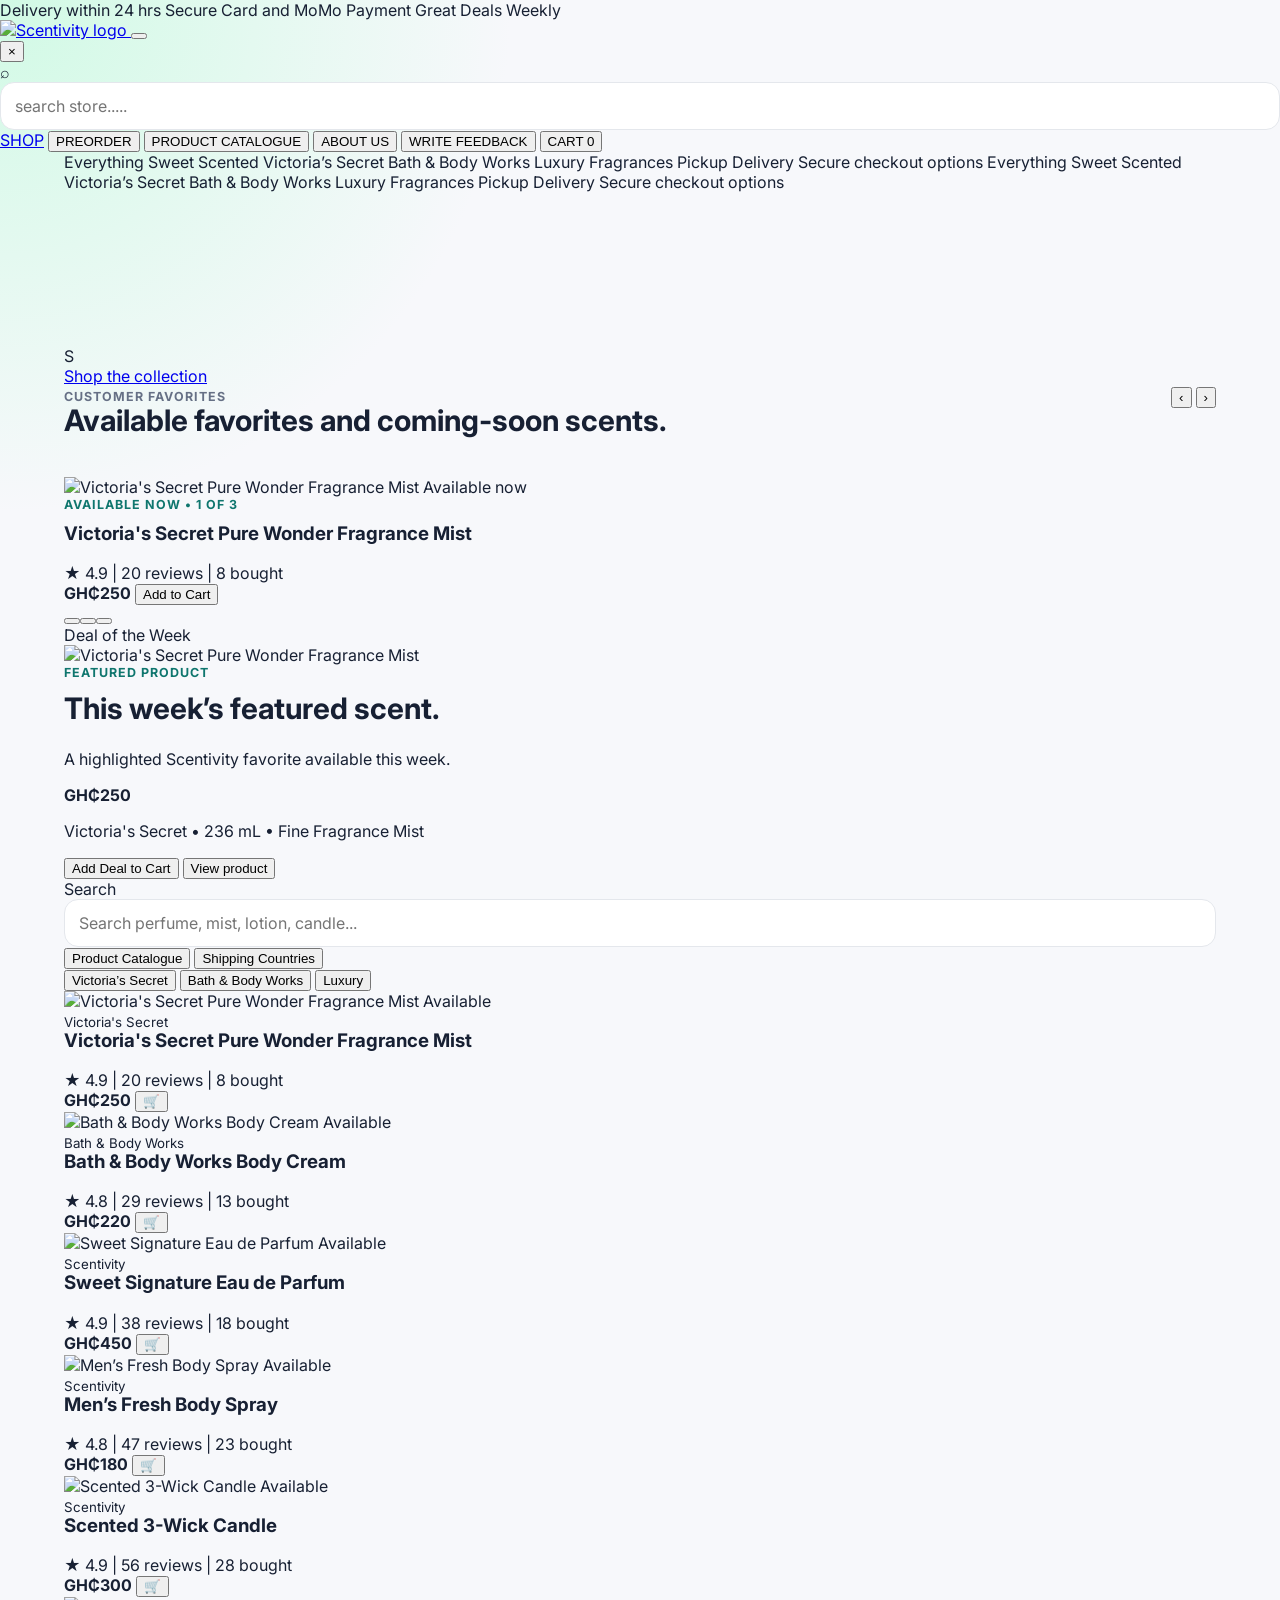
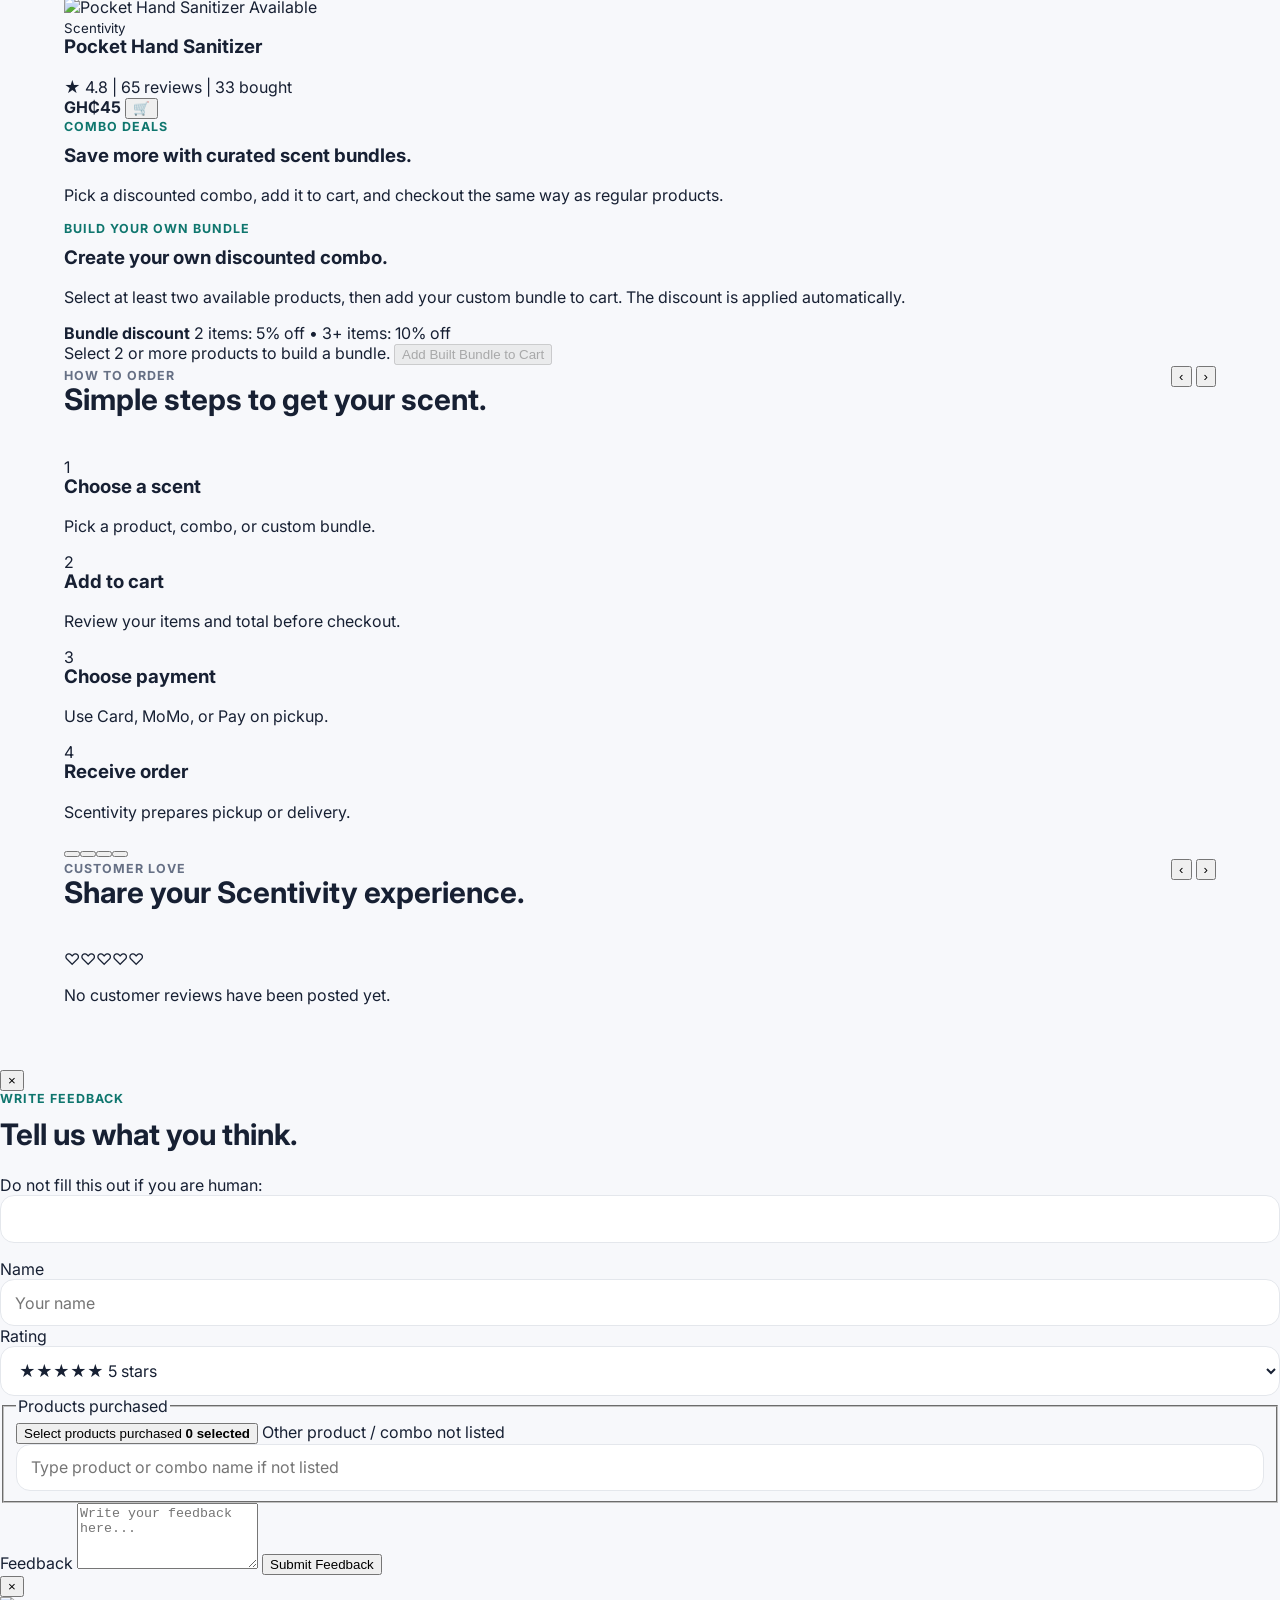
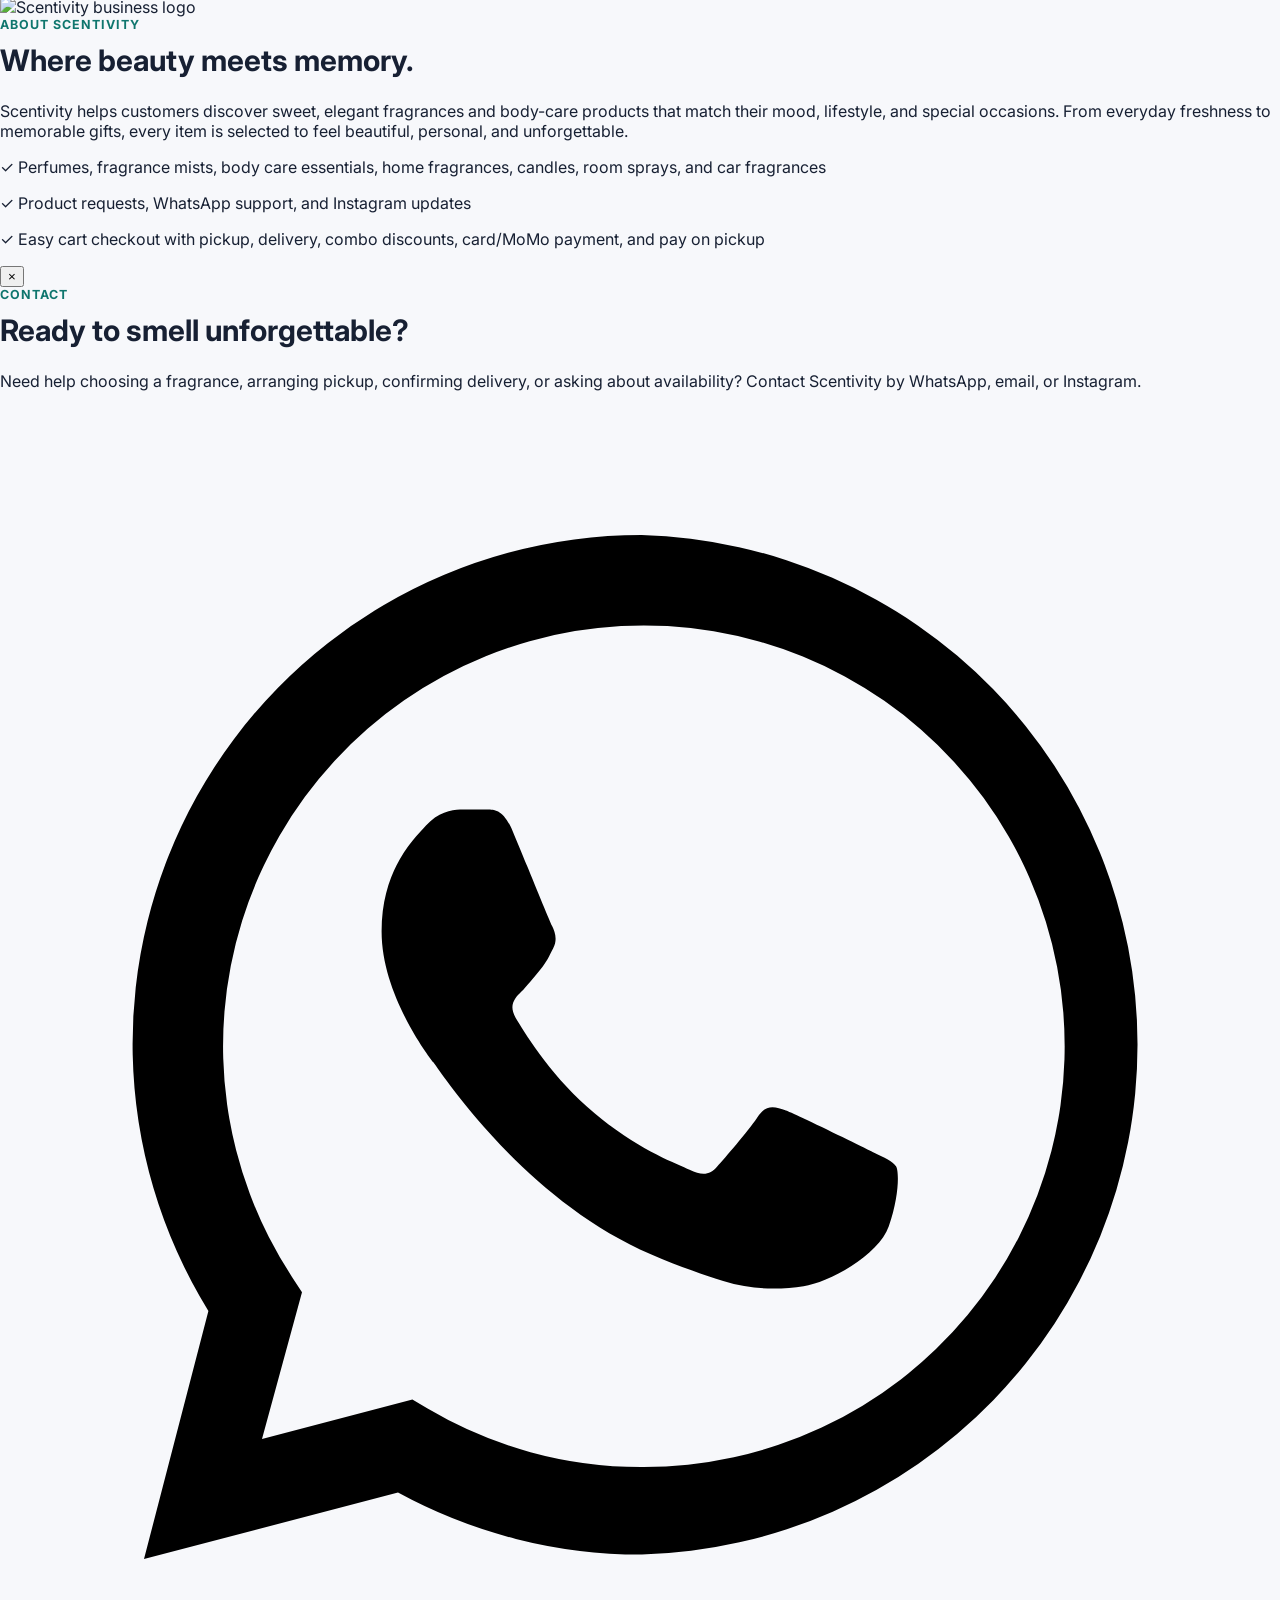
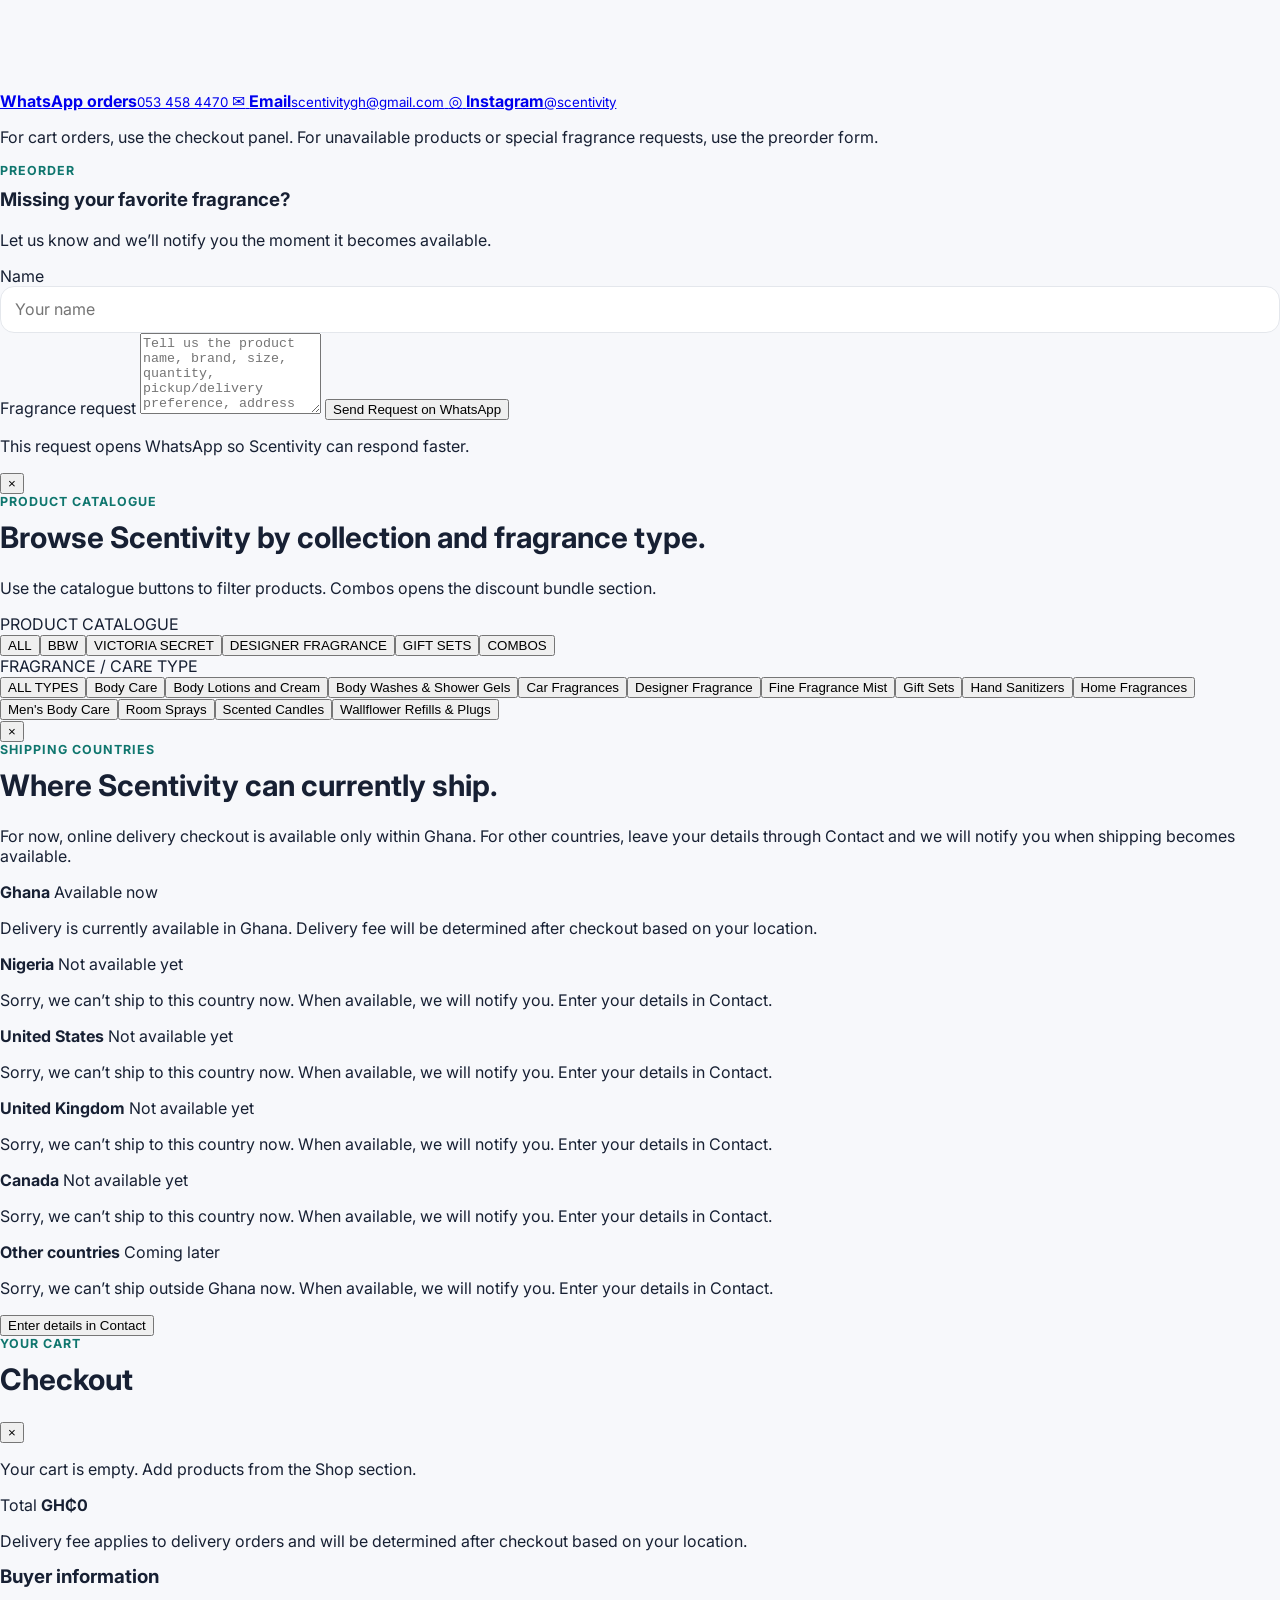
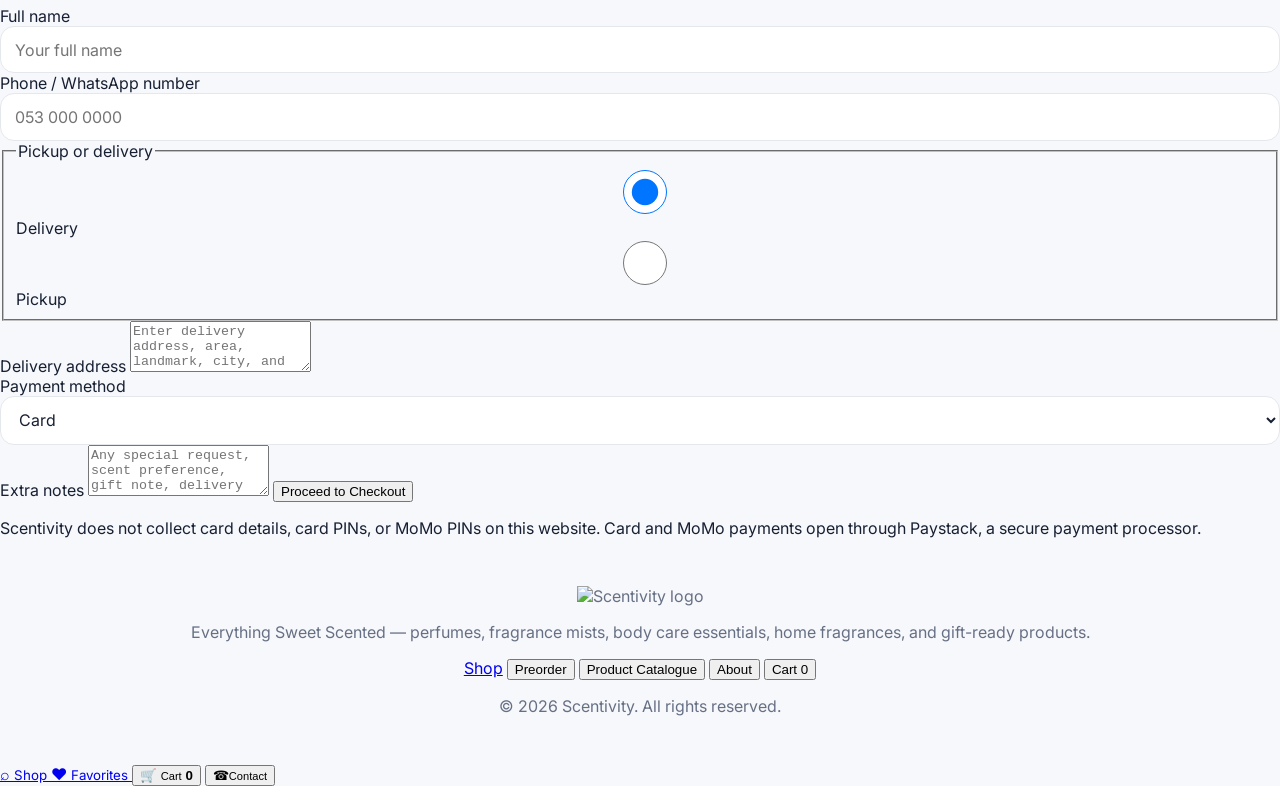
==== commit cf01d20f: "Add files via upload" ====
--- a/index.html
+++ b/index.html
@@ -1,119 +1,741 @@
-<!doctype html>
+<!DOCTYPE html>
 <html lang="en">
 <head>
-  <meta charset="utf-8" />
-  <meta name="viewport" content="width=device-width, initial-scale=1" />
-  <title>Energy Job Radar</title>
-  <link rel="stylesheet" href="styles.css" />
+  <meta charset="UTF-8" />
+  <meta name="viewport" content="width=device-width, initial-scale=1.0" />
+  <title>Scentivity | Everything Sweet Scented</title>
+  <meta name="description" content="Scentivity is a beauty and fragrance boutique offering Victoria's Secret collection picks, Bath & Body Works collection products, and designer and luxury fragrances." />
+  <link rel="icon" href="assets/favicon.svg" type="image/svg+xml" />
+  <link rel="preconnect" href="https://fonts.googleapis.com">
+  <link rel="preconnect" href="https://fonts.gstatic.com" crossorigin>
+  <link href="https://fonts.googleapis.com/css2?family=Cormorant+Garamond:wght@600;700&family=Inter:wght@400;500;600;700;800&display=swap" rel="stylesheet">
+  <link rel="stylesheet" href="styles.css?v=productpage-exact-homepage-menu-working-20260609" />
 </head>
-<body>
-  <header class="hero">
-    <div class="hero__content">
-      <p class="eyebrow">Petroleum • Geothermal • Renewable Energy • Data Analytics</p>
-      <h1>Energy Job Radar</h1>
-      <p class="subtitle">A personalized job-search dashboard for petroleum, geothermal, renewable energy, reservoir/production analytics, and energy-transition roles. Designed for opportunities starting May 2027 or earlier.</p>
-      <div class="hero__actions">
-        <a class="button button--primary" href="#jobs">View jobs</a>
-        <button id="exportCsvBtn" class="button button--secondary" type="button">Export CSV</button>
-      </div>
-    </div>
-    <div class="hero__stats" aria-label="Dashboard stats">
-      <div class="stat-card"><span id="totalJobs">0</span><small>Total jobs</small></div>
-      <div class="stat-card"><span id="newJobs">0</span><small>New in 7 days</small></div>
-      <div class="stat-card"><span id="highFitJobs">0</span><small>High fit</small></div>
-    </div>
+<body id="top">
+
+  <div class="top-promo" role="banner">
+    <span>Delivery within 24 hrs</span>
+    <span>Secure Card and MoMo Payment</span>
+    <span>Great Deals Weekly</span>
+  </div>
+  <header class="site-header" id="top">
+    <a href="#top" class="brand" aria-label="Scentivity homepage" data-home-logo="true" data-home-logo="true">
+      <img src="assets/scentivity-logo-fused.png" alt="Scentivity logo" />
+    </a>
+
+    <button class="header-menu-toggle" id="headerMenuToggle" type="button" aria-label="Open menu" aria-expanded="false">
+      <span></span>
+      <span></span>
+      <span></span>
+    </button>
+
+    
+
   </header>
 
+  <div class="header-menu-panel" id="headerMenuPanel" aria-hidden="true">
+      <div class="header-menu-card">
+        <button class="header-menu-close perfume-menu-close" id="headerMenuClose" type="button" aria-label="Close menu">×</button>
+
+        <div class="menu-search-wrap">
+          <span aria-hidden="true">⌕</span>
+          <input id="menuSearchInput" type="search" placeholder="search store....." aria-label="Search Scentivity store" />
+        </div>
+
+        <nav class="nav-links perfume-style-menu" aria-label="Main navigation">
+          <a href="#products">SHOP</a>
+          <button class="nav-preorder-button" id="openPreorderButton" type="button" onclick="window.scentivityCloseHeaderMenu?.();document.getElementById('contactModal')?.classList.add('open');document.getElementById('contactModal')?.setAttribute('aria-hidden','false')">PREORDER</button>
+          <button class="nav-catalogue-button" id="openCatalogueButton" type="button" onclick="window.scentivityCloseHeaderMenu?.();document.getElementById('catalogueModal')?.classList.add('open');document.getElementById('catalogueModal')?.setAttribute('aria-hidden','false')">PRODUCT CATALOGUE</button>
+          <button class="nav-about-button" id="openAboutButton" type="button" onclick="window.scentivityCloseHeaderMenu?.();document.getElementById('aboutModal')?.classList.add('open');document.getElementById('aboutModal')?.setAttribute('aria-hidden','false')">ABOUT US</button>
+                    <button class="nav-feedback-button" id="openFeedbackButton" type="button" onclick="window.scentivityCloseHeaderMenu?.();document.getElementById('feedbackModal')?.classList.add('open');document.getElementById('feedbackModal')?.setAttribute('aria-hidden','false')">WRITE FEEDBACK</button>
+<button class="cart-nav-button" id="cartToggle" data-open-cart="true" type="button" aria-label="Open cart" onclick="window.scentivityCloseHeaderMenu?.();document.getElementById('cartOverlay')?.classList.add('visible');document.getElementById('cartOverlay')?.setAttribute('aria-hidden','false');document.getElementById('cartDrawer')?.classList.add('open');document.getElementById('cartDrawer')?.setAttribute('aria-hidden','false')">CART <span id="cartCount" data-cart-count>0</span></button>
+        </nav>
+      </div>
+    </div>
+
+
   <main>
-    <section class="panel profile-panel">
+
+    <section class="section hero-highlights-section" aria-label="Scentivity highlights">
+      <div class="trust-row floating-trust-row hero-highlights-marquee" aria-label="Business highlights">
+        <div class="hero-highlights-track">
+              <span>Everything Sweet Scented</span>
+              <span>Victoria’s Secret</span>
+              <span>Bath & Body Works</span>
+              <span>Luxury Fragrances</span>
+              <span>Pickup</span>
+              <span>Delivery</span>
+              <span>Secure checkout options</span>
+              <span>Everything Sweet Scented</span>
+              <span>Victoria’s Secret</span>
+              <span>Bath & Body Works</span>
+              <span>Luxury Fragrances</span>
+              <span>Pickup</span>
+              <span>Delivery</span>
+              <span>Secure checkout options</span>
+        </div>
+      </div>
+    </section>
+
+    <section class="section homepage-video-section" id="homepageVideoSection" aria-label="Scentivity homepage video">
+      <div class="homepage-video-card">
+        <video id="homepageVideo" class="homepage-video" autoplay muted loop playsinline webkit-playsinline preload="auto" poster="assets/scentivity-video-poster.svg">
+          <source src="assets/scentivity-homepage-video.mp4" type="video/mp4" />
+        </video>
+        <div class="homepage-video-fallback" aria-hidden="true">
+          <div class="video-fallback-bottle"><span>S</span></div>
+        </div>
+        <div class="homepage-video-overlay">
+          <a class="btn primary" href="#products">Shop the collection</a>
+        </div>
+      </div>
+    </section>
+
+
+    
+
+    
+
+<section class="section homepage-showcase" id="featured-products" aria-label="Customer favorites, recently bought picks, and coming soon products">
+      <div class="section-heading split showcase-heading">
+        <div>
+          <p class="eyebrow">Customer favorites</p>
+          <h2>Available favorites and coming-soon scents.</h2>
+        </div>
+        <div class="showcase-controls" aria-label="Slideshow controls">
+          <button class="showcase-arrow" id="showcasePrev" type="button" aria-label="Previous product">‹</button>
+          <button class="showcase-arrow" id="showcaseNext" type="button" aria-label="Next product">›</button>
+        </div>
+      </div>
+      <div class="showcase-window">
+        <div class="showcase-track" id="homepageProductSlides">
+          <article class="showcase-slide active simplified-showcase-slide product-click-card" data-product-key="victoria-s-secret-pure-wonder-fragrance-mist-0" tabindex="0" aria-label="View details for Victoria&#x27;s Secret Pure Wonder Fragrance Mist">
+            <div class="showcase-image-wrap">
+              <img src="assets/products/citrus-bloom.svg" alt="Victoria&#x27;s Secret Pure Wonder Fragrance Mist" loading="lazy" onerror="this.onerror=null;this.src='assets/scentivity-logo-fused.png';" />
+              <span class="showcase-badge available">Available now</span>
+            </div>
+            <div class="showcase-copy">
+              <p class="eyebrow">Available now • 1 of 1</p>
+              <h3>Victoria&#x27;s Secret Pure Wonder Fragrance Mist</h3>
+              <div class="compact-product-meta showcase-quick-meta">
+                <span class="star-rating-symbol">★</span>
+                <span>4.9</span>
+                <span>| 20 reviews</span>
+                <span>| 8 bought</span>
+              </div>
+              <div class="showcase-bottom">
+                <strong>GH₵250</strong>
+                <button class="btn primary add-to-cart" type="button" data-product-key="victoria-s-secret-pure-wonder-fragrance-mist-0">Add to Cart</button>
+              </div>
+            </div>
+          </article>
+        </div>
+      </div>
+      <div class="showcase-dots" id="homepageProductDots" aria-label="Slideshow pagination"></div>
+    </section>
+
+    <section class="section deal-of-week-section" id="deal-of-week">
+      <div class="hero-card hero-deal-card" id="dealOfWeekCard" aria-label="Deal of the Week">
+        <div class="deal-week-visual">
+          <span class="deal-tag">Deal of the Week</span>
+          <div class="deal-bottle-mini">
+            <div class="bottle-cap"></div>
+            <div class="bottle-neck"></div>
+            <div class="bottle-body">
+              <img class="bottle-logo" src="assets/scentivity-logo-fused.png" alt="Scentivity business logo" />
+            </div>
+          </div>
+        </div>
+        <div class="deal-week-content">
+          <p class="eyebrow">Limited offer</p>
+          <h2>Bundle your favorites and save.</h2>
+          <p>Fresh picks. Sweet savings.</p>
+          <a class="btn primary" href="#comboDeals">Shop deal</a>
+        </div>
+      </div>
+    </section>
+
+<section class="section products-section" id="products">
+
+
+      
+
+
+<section class="section quick-shop-controls" id="quickShop" aria-label="Search products and open product catalogue">
+      <div class="filter-panel quick-search-only" aria-label="Product search">
+        <div>
+          <span>Search</span>
+          <input class="product-search" id="productSearch" type="search" placeholder="Search perfume, mist, lotion, candle..." />
+        </div>
+        <div class="quick-action-buttons">
+          <button class="btn primary" id="openCatalogueButtonQuick" type="button" onclick="document.getElementById('catalogueModal')?.classList.add('open');document.getElementById('catalogueModal')?.setAttribute('aria-hidden','false')">Product Catalogue</button>
+          <button class="btn ghost" id="openShippingButtonQuick" type="button" onclick="document.getElementById('shippingModal')?.classList.add('open');document.getElementById('shippingModal')?.setAttribute('aria-hidden','false')">Shipping Countries</button>
+        </div>
+      </div>
+    </section>
+
+      <div class="mobile-shop-bar" aria-label="Mobile shop search">
+        <button type="button" data-scroll-search="Victoria">Victoria’s Secret</button>
+        <button type="button" data-scroll-search="Bath">Bath & Body Works</button>
+        <button type="button" data-scroll-search="Luxury">Luxury</button>
+      </div>
+<div class="product-grid" id="productGrid" aria-live="polite"></div>
+    </section>
+
+    
+    <section class="section combo-before-order-section hidden" aria-label="Combo deals before how to order">
+      <div class="combo-deals" id="comboDeals" aria-label="Scentivity combo deals">
+        <div class="combo-heading">
+          <div>
+            <p class="eyebrow">Combo deals</p>
+            <h3>Save more with curated scent bundles.</h3>
+            <p>Pick a discounted combo, add it to cart, and checkout the same way as regular products.</p>
+          </div>
+        </div>
+        <div class="combo-grid" id="comboGrid" aria-live="polite"></div>
+
+        <div class="bundle-builder" id="bundleBuilder" aria-label="Build your own Scentivity bundle">
+          <div class="bundle-builder-heading">
+            <div>
+              <p class="eyebrow">Build your own bundle</p>
+              <h3>Create your own discounted combo.</h3>
+              <p>Select at least two available products, then add your custom bundle to cart. The discount is applied automatically.</p>
+            </div>
+            <div class="bundle-discount-note">
+              <strong>Bundle discount</strong>
+              <span>2 items: 5% off • 3+ items: 10% off</span>
+            </div>
+          </div>
+          <div class="bundle-builder-grid" id="bundleBuilderGrid" aria-live="polite"></div>
+          <div class="bundle-builder-summary" id="bundleBuilderSummary">
+            <span>Select 2 or more products to build a bundle.</span>
+            <button class="btn primary" id="addBuiltBundleToCart" type="button" disabled>Add Built Bundle to Cart</button>
+          </div>
+        </div>
+
+      </div>
+    </section>
+
+
+
+
+<section class="section order order-slider-section" id="order">
+      <div class="section-heading split">
+        <div>
+          <p class="eyebrow">How to order</p>
+          <h2>Simple steps to get your scent.</h2>
+        </div>
+        <div class="order-controls" aria-label="How to order slideshow controls">
+          <button class="order-arrow" id="orderPrev" type="button" aria-label="Previous step">‹</button>
+          <button class="order-arrow" id="orderNext" type="button" aria-label="Next step">›</button>
+        </div>
+      </div>
+      <div class="order-slider" aria-live="polite">
+        <div class="order-track" id="orderSlides">
+          <article>
+            <span>1</span>
+            <h3>Choose a scent</h3>
+            <p>Pick a product, combo, or custom bundle.</p>
+          </article>
+          <article>
+            <span>2</span>
+            <h3>Add to cart</h3>
+            <p>Review your items and total before checkout.</p>
+          </article>
+          <article>
+            <span>3</span>
+            <h3>Choose payment</h3>
+            <p>Use Card, MoMo, or Pay on pickup.</p>
+          </article>
+          <article>
+            <span>4</span>
+            <h3>Receive order</h3>
+            <p>Scentivity prepares pickup or delivery.</p>
+          </article>
+        </div>
+      </div>
+      <div class="order-dots" id="orderDots" aria-label="How to order pagination"></div>
+    </section>
+
+
+    
+    
+
+
+<section class="section testimonials" id="testimonials">
+      <div class="section-heading split">
+        <div>
+          <p class="eyebrow">Customer Love</p>
+          <h2>Share your Scentivity experience.</h2>
+          
+        </div>
+        <div class="testimonial-controls" aria-label="Review slideshow controls">
+          <button class="testimonial-arrow" id="testimonialPrev" type="button" aria-label="Previous review">‹</button>
+          <button class="testimonial-arrow" id="testimonialNext" type="button" aria-label="Next review">›</button>
+        </div>
+      </div>
+
+      <div class="testimonial-slider" aria-live="polite">
+        <div class="testimonial-track" id="testimonialSlides"></div>
+      </div>
+      <div class="testimonial-dots" id="testimonialDots" aria-label="Review slideshow pagination"></div>
+
+      
+
+    </section>
+  </main>
+
+  
+  <div class="modal-overlay" id="feedbackModal" aria-hidden="true">
+    <div class="feedback-modal" role="dialog" aria-modal="true" aria-labelledby="feedbackModalTitle">
+      <button class="modal-close" id="closeFeedbackModal" type="button" aria-label="Close feedback form">×</button>
+      <div class="modal-heading">
+        <p class="eyebrow">Write feedback</p>
+        <h2 id="feedbackModalTitle">Tell us what you think.</h2>
+      </div>
+      <form class="feedback-form" name="customer-feedback" method="POST" action="/.netlify/functions/submit-feedback" data-netlify="true" netlify-honeypot="bot-field" id="customerFeedbackForm">
+        <input type="hidden" name="form-name" value="customer-feedback" />
+        <p class="hidden">
+          <label>Do not fill this out if you are human: <input name="bot-field" /></label>
+        </p>
+<label>
+          Name
+          <input type="text" name="name" placeholder="Your name" required />
+        </label>
+        <label>
+          Rating
+          <select name="rating" required>
+            <option value="5">★★★★★ 5 stars</option>
+            <option value="4">★★★★ 4 stars</option>
+            <option value="3">★★★ 3 stars</option>
+            <option value="2">★★ 2 stars</option>
+            <option value="1">★ 1 star</option>
+          </select>
+        </label>
+        <fieldset class="feedback-products-field">
+          <legend>Products purchased</legend>
+          <button class="feedback-products-toggle" id="toggleFeedbackProducts" type="button" aria-expanded="false" aria-controls="feedbackProductChoices">
+            <span>Select products purchased</span>
+            <strong id="feedbackProductCount">0 selected</strong>
+          </button>
+          <div class="feedback-product-choices" id="feedbackProductChoices" aria-live="polite" hidden></div>
+          <label class="feedback-other-product">
+            Other product / combo not listed
+            <input type="text" name="productsPurchasedOther" placeholder="Type product or combo name if not listed" />
+          </label>
+          <input type="hidden" name="productsPurchased" id="feedbackProductsPurchased" required />
+        </fieldset>
+        <label>
+          Feedback
+          <textarea name="message" rows="4" placeholder="Write your feedback here..." required></textarea>
+        </label>
+        <button class="btn primary" type="submit">Submit Feedback</button>
+      </form>
+    </div>
+  </div>
+
+<div class="modal-overlay" id="aboutModal" aria-hidden="true">
+    <div class="about-modal" role="dialog" aria-modal="true" aria-labelledby="aboutModalTitle">
+      <button class="modal-close" id="closeAboutModal" type="button" aria-label="Close about Scentivity" onclick="document.getElementById('aboutModal')?.classList.remove('open');document.getElementById('aboutModal')?.setAttribute('aria-hidden','true')">×</button>
+      <div class="about-modal-logo">
+        <img src="assets/scentivity-logo-fused.png" alt="Scentivity business logo" />
+      </div>
+      <p class="eyebrow">About Scentivity</p>
+      <h2 id="aboutModalTitle">Where beauty meets memory.</h2>
+      <p>Scentivity helps customers discover sweet, elegant fragrances and body-care products that match their mood, lifestyle, and special occasions. From everyday freshness to memorable gifts, every item is selected to feel beautiful, personal, and unforgettable.</p>
+      <div class="check-list">
+        <p>✓ Perfumes, fragrance mists, body care essentials, home fragrances, candles, room sprays, and car fragrances</p>
+        <p>✓ Product requests, WhatsApp support, and Instagram updates</p>
+        <p>✓ Easy cart checkout with pickup, delivery, combo discounts, card/MoMo payment, and pay on pickup</p>
+      </div>
+    </div>
+  </div>
+
+
+  <div class="modal-overlay contact-modal-overlay" id="contactModal" aria-hidden="true">
+    <div class="contact-modal" role="dialog" aria-modal="true" aria-labelledby="contactModalTitle">
+      <button class="modal-close" id="closeContactModal" type="button" aria-label="Close contact and preorder" onclick="document.getElementById('contactModal')?.classList.remove('open');document.getElementById('contactModal')?.setAttribute('aria-hidden','true')">×</button>
+      <div class="contact-modal-content">
+        <div class="contact-copy">
+        <p class="eyebrow">Contact</p>
+        <h2>Ready to smell unforgettable?</h2>
+        <p>Need help choosing a fragrance, arranging pickup, confirming delivery, or asking about availability? Contact Scentivity by WhatsApp, email, or Instagram.</p>
+        <div class="contact-methods" aria-label="Scentivity contact details">
+          <a class="contact-card highlight" href="https://wa.me/233534584470?text=Hello%20Scentivity%2C%20I%20would%20like%20to%20send%20a%20product%20request." target="_blank" rel="noreferrer">
+            <span class="contact-icon whatsapp-icon" aria-hidden="true">
+              <svg viewBox="0 0 32 32" focusable="false" role="img">
+                <path d="M16.04 3.2A12.72 12.72 0 0 0 5.21 22.6L3.6 28.8l6.35-1.66a12.69 12.69 0 0 0 6.09 1.55h.01A12.75 12.75 0 0 0 16.04 3.2Zm0 23.3h-.01a10.47 10.47 0 0 1-5.34-1.46l-.38-.23-3.76.99 1-3.67-.25-.38A10.52 10.52 0 1 1 16.04 26.5Zm5.77-7.88c-.32-.16-1.87-.92-2.16-1.03-.29-.11-.5-.16-.71.16-.21.32-.82 1.03-1.01 1.24-.18.21-.37.24-.69.08-.32-.16-1.35-.5-2.57-1.58-.95-.85-1.59-1.9-1.78-2.22-.18-.32-.02-.49.14-.65.14-.14.32-.37.48-.56.16-.19.21-.32.32-.53.11-.21.05-.4-.03-.56-.08-.16-.71-1.72-.98-2.36-.26-.62-.52-.54-.71-.55h-.61c-.21 0-.56.08-.85.4-.29.32-1.11 1.09-1.11 2.65s1.14 3.07 1.3 3.28c.16.21 2.24 3.42 5.43 4.79.76.33 1.35.52 1.81.67.76.24 1.46.21 2.01.13.61-.09 1.87-.76 2.13-1.5.26-.74.26-1.37.18-1.5-.08-.13-.29-.21-.61-.37Z"/>
+              </svg>
+            </span>
+            <span><strong>WhatsApp orders</strong><small>053 458 4470</small></span>
+          </a>
+          <a class="contact-card" href="#">
+            <span class="contact-icon">✉</span>
+            <span><strong>Email</strong><small>scentivitygh@gmail.com</small></span>
+          </a>
+          <a class="contact-card" href="https://instagram.com/scentivity" target="_blank" rel="noreferrer">
+            <span class="contact-icon">◎</span>
+            <span><strong>Instagram</strong><small>@scentivity</small></span>
+          </a>
+        </div>
+        <p class="contact-note">For cart orders, use the checkout panel. For unavailable products or special fragrance requests, use the preorder form.</p>
+      </div>
+      <div class="preorder-card" id="preorder" aria-label="Preorder and fragrance request">
+        <form id="emailRequestForm" name="preorder-request" class="contact-form preorder-form">
+          <p class="eyebrow">Preorder</p>
+          <h3>Missing your favorite fragrance?</h3>
+          <p class="form-intro">Let us know and we’ll notify you the moment it becomes available.</p>
+          <label>
+            Name
+            <input type="text" name="name" placeholder="Your name" required />
+          </label>
+          <label>
+            Fragrance request
+            <textarea name="message" rows="5" placeholder="Tell us the product name, brand, size, quantity, pickup/delivery preference, address if delivery is needed, or any question you have." required></textarea>
+          </label>
+          <button class="btn primary" type="submit">Send Request on WhatsApp</button>
+          <p class="cart-small-note preorder-whatsapp-note">This request opens WhatsApp so Scentivity can respond faster.</p>
+        </form>
+      </div>
+      </div>
+    </div>
+  </div>
+
+
+  <div class="modal-overlay catalogue-modal-overlay" id="catalogueModal" aria-hidden="true">
+    <div class="catalogue-modal" role="dialog" aria-modal="true" aria-labelledby="catalogueModalTitle">
+      <button class="modal-close" id="closeCatalogueModal" type="button" aria-label="Close product catalogue" onclick="document.getElementById('catalogueModal')?.classList.remove('open');document.getElementById('catalogueModal')?.setAttribute('aria-hidden','true')">×</button>
+      <p class="eyebrow">Product Catalogue</p>
+      <h2 id="catalogueModalTitle">Browse Scentivity by collection and fragrance type.</h2>
+      <p class="catalogue-intro">Use the catalogue buttons to filter products. Combos opens the discount bundle section.</p>
+      <div class="catalogue-filter-panel">
+        <div>
+          <span>PRODUCT CATALOGUE</span>
+          <div class="filter-controls catalogue-category-controls" id="mainCategoryFilters"></div>
+        </div>
+        <div>
+          <span>FRAGRANCE / CARE TYPE</span>
+          <div class="filter-controls subcategory-controls catalogue-subcategory-controls" id="subCategoryFilters"></div>
+        </div>
+      </div>
+    </div>
+  </div>
+
+
+  <div class="modal-overlay shipping-modal-overlay" id="shippingModal" aria-hidden="true">
+    <div class="shipping-modal" role="dialog" aria-modal="true" aria-labelledby="shippingModalTitle">
+      <button class="modal-close" id="closeShippingModal" type="button" aria-label="Close shipping countries" onclick="document.getElementById('shippingModal')?.classList.remove('open');document.getElementById('shippingModal')?.setAttribute('aria-hidden','true')">×</button>
+      <p class="eyebrow">Shipping Countries</p>
+      <h2 id="shippingModalTitle">Where Scentivity can currently ship.</h2>
+      <p class="shipping-intro">For now, online delivery checkout is available only within Ghana. For other countries, leave your details through Contact and we will notify you when shipping becomes available.</p>
+      <div class="shipping-country-list">
+        <article class="available">
+          <strong>Ghana</strong>
+          <span>Available now</span>
+          <p>Delivery is currently available in Ghana. Delivery fee will be determined after checkout based on your location.</p>
+        </article>
+        <article>
+          <strong>Nigeria</strong>
+          <span>Not available yet</span>
+          <p>Sorry, we can’t ship to this country now. When available, we will notify you. Enter your details in Contact.</p>
+        </article>
+        <article>
+          <strong>United States</strong>
+          <span>Not available yet</span>
+          <p>Sorry, we can’t ship to this country now. When available, we will notify you. Enter your details in Contact.</p>
+        </article>
+        <article>
+          <strong>United Kingdom</strong>
+          <span>Not available yet</span>
+          <p>Sorry, we can’t ship to this country now. When available, we will notify you. Enter your details in Contact.</p>
+        </article>
+        <article>
+          <strong>Canada</strong>
+          <span>Not available yet</span>
+          <p>Sorry, we can’t ship to this country now. When available, we will notify you. Enter your details in Contact.</p>
+        </article>
+        <article>
+          <strong>Other countries</strong>
+          <span>Coming later</span>
+          <p>Sorry, we can’t ship outside Ghana now. When available, we will notify you. Enter your details in Contact.</p>
+        </article>
+      </div>
+      <button class="btn primary" type="button" onclick="document.getElementById('shippingModal')?.classList.remove('open');document.getElementById('shippingModal')?.setAttribute('aria-hidden','true');document.getElementById('contactModal')?.classList.add('open');document.getElementById('contactModal')?.setAttribute('aria-hidden','false')">Enter details in Contact</button>
+    </div>
+  </div>
+
+  <div class="cart-overlay" id="cartOverlay" aria-hidden="true"></div>
+  <aside class="cart-drawer" id="cartDrawer" aria-hidden="true" aria-label="Shopping cart and checkout">
+    <div class="cart-header">
       <div>
-        <h2>Profile match priorities</h2>
-        <p>The scoring model favors roles aligned with PhD-level petroleum engineering, geothermal/EGS, conformance control, reservoir simulation, production analysis, and Python/data analytics.</p>
-      </div>
-      <div id="keywordCloud" class="keyword-cloud" aria-label="Profile keywords"></div>
-    </section>
-
-    <section class="panel controls" aria-label="Search filters">
-      <div class="control-group control-group--wide">
-        <label for="searchInput">Search title, company, description, or skill</label>
-        <input id="searchInput" type="search" placeholder="Example: geothermal reservoir engineer, production analyst, CMG, Python" />
-      </div>
-      <div class="control-group">
-        <label for="roleFilter">Role family</label>
-        <select id="roleFilter">
-          <option value="all">All role families</option>
-          <option value="geothermal">Geothermal / EGS</option>
-          <option value="petroleum">Petroleum / Reservoir</option>
-          <option value="production">Production / Operations</option>
-          <option value="data">Data / ML / Analytics</option>
-          <option value="renewable">Renewable / Energy transition</option>
+        <p class="eyebrow">Your cart</p>
+        <h2>Checkout</h2>
+      </div>
+      <button class="cart-close" id="closeCart" type="button" aria-label="Close cart">×</button>
+    </div>
+
+    <p class="cart-empty" id="cartEmptyMessage">Your cart is empty. Add products from the Shop section.</p>
+    <div class="cart-items" id="cartItems"></div>
+
+    <div class="cart-summary cart-totals">
+      <div class="cart-total-line cart-grand-total">
+        <span>Total</span>
+        <strong id="cartTotal">GH₵0</strong>
+      </div>
+    </div>
+    <p class="cart-small-note delivery-fee-note">Delivery fee applies to delivery orders and will be determined after checkout based on your location.</p>
+
+    <form class="checkout-form" id="checkoutForm">
+      <h3>Buyer information</h3>
+      <label>
+        Full name
+        <input type="text" name="customerName" placeholder="Your full name" required />
+      </label>
+      <label>
+        Phone / WhatsApp number
+        <input type="tel" name="customerPhone" placeholder="053 000 0000" required />
+      </label>
+
+      <fieldset class="checkout-options fulfillment-options">
+        <legend>Pickup or delivery</legend>
+        <div class="fulfillment-choice-row">
+          <label class="fulfillment-choice"><input type="radio" name="fulfillment" value="delivery" checked /> <span>Delivery</span></label>
+          <label class="fulfillment-choice"><input type="radio" name="fulfillment" value="pickup" /> <span>Pickup</span></label>
+        </div>
+      </fieldset>
+
+      <div id="deliveryFields" class="delivery-fields">
+<label>
+          Delivery address
+          <textarea name="deliveryAddress" rows="3" placeholder="Enter delivery address, area, landmark, city, and any useful directions"></textarea>
+        </label>
+      </div>
+<label>
+        Payment method
+        <select name="paymentMethod" id="paymentMethod" required>
+          <option value="card">Card</option>
+          <option value="momo">MoMo</option>
+          <option value="pay_on_pickup">Pay on pickup</option>
         </select>
-      </div>
-      <div class="control-group">
-        <label for="locationFilter">Location</label>
-        <input id="locationFilter" type="text" placeholder="United States, Texas, California, remote" />
-      </div>
-      <div class="control-group">
-        <label for="sourceFilter">Source</label>
-        <select id="sourceFilter">
-          <option value="all">All sources</option>
-        </select>
-      </div>
-      <div class="control-group">
-        <label for="sortFilter">Sort by</label>
-        <select id="sortFilter">
-          <option value="fit">Best fit</option>
-          <option value="date">Newest</option>
-          <option value="deadline">Deadline soonest</option>
-          <option value="company">Company A-Z</option>
-        </select>
-      </div>
-      <div class="control-row">
-        <label class="checkbox"><input id="remoteOnly" type="checkbox" /> Remote/hybrid only</label>
-        <label class="checkbox"><input id="newOnly" type="checkbox" /> New in 7 days</label>
-        <label class="checkbox"><input id="savedOnly" type="checkbox" /> Saved only</label>
-        <label class="checkbox"><input id="hideExpired" type="checkbox" checked /> Hide expired</label>
-        <span class="checkbox recency-note">Auto-hides stale 2025 postings</span>
-      </div>
-    </section>
-
-    <section id="jobs" class="jobs-layout">
-      <aside class="panel side-panel company-panel">
-        <div class="company-panel__header">
-          <h2>Target companies</h2>
-          <p>Use this list for networking and manual checks when APIs miss employer career-page postings.</p>
-        </div>
-        <div class="company-tools">
-          <label for="companySearch">Search target companies</label>
-          <input id="companySearch" type="search" placeholder="Example: Fervo, Chevron, Ormat, Houston" />
-          <p id="companyCount" class="company-count">Loading companies…</p>
-        </div>
-        <div class="company-scroll" tabindex="0" aria-label="Scrollable target company list">
-          <ul id="companyList" class="company-list"></ul>
-        </div>
-      </aside>
-      <section class="panel job-panel">
-        <div class="section-heading">
-          <div>
-            <h2>Matched job postings</h2>
-            <p id="lastUpdated">Last updated: loading…</p>
-          </div>
-          <p id="resultCount" class="result-count">0 results</p>
-        </div>
-        <div id="jobsList" class="jobs-list"></div>
-        <div id="emptyState" class="empty-state" hidden>
-          <h3>No jobs match these filters.</h3>
-          <p>Try removing a filter, checking broader locations, or adding more search terms in <code>config/profile.json</code>.</p>
-        </div>
-      </section>
-    </section>
-  </main>
-
-  <footer>
-    <p>Energy Job Radar updates automatically when the GitHub Actions workflow runs. Saved jobs and statuses are stored locally in your browser.</p>
+      </label>
+
+      <label>
+        Extra notes
+        <textarea name="orderNotes" rows="3" placeholder="Any special request, scent preference, gift note, delivery time, etc."></textarea>
+      </label>
+
+      <button class="btn primary checkout-submit" type="submit">Proceed to Checkout</button>
+      <p class="payment-status" id="paymentStatus" aria-live="polite"></p>
+      <p class="payment-security-note">Scentivity does not collect card details, card PINs, or MoMo PINs on this website. Card and MoMo payments open through Paystack, a secure payment processor.</p>
+    </form>
+  </aside>
+
+
+  <footer class="site-footer">
+    <div class="footer-brand">
+      <img src="assets/scentivity-logo-fused.png" alt="Scentivity logo" />
+      <p>Everything Sweet Scented — perfumes, fragrance mists, body care essentials, home fragrances, and gift-ready products.</p>
+    </div>
+    <nav class="footer-nav" aria-label="Footer navigation">
+      <a href="#products">Shop</a>
+      <button class="nav-preorder-button" type="button" onclick="document.getElementById('contactModal')?.classList.add('open');document.getElementById('contactModal')?.setAttribute('aria-hidden','false')">Preorder</button>
+      <button class="nav-catalogue-button" type="button" onclick="document.getElementById('catalogueModal')?.classList.add('open');document.getElementById('catalogueModal')?.setAttribute('aria-hidden','false')">Product Catalogue</button>
+      <button class="nav-about-button" type="button" onclick="document.getElementById('aboutModal')?.classList.add('open');document.getElementById('aboutModal')?.setAttribute('aria-hidden','false')">About</button>
+      <button class="cart-nav-button" id="cartToggleFooter" data-open-cart="true" type="button" aria-label="Open cart">Cart <span id="cartCountFooter" data-cart-count>0</span></button>
+    </nav>
+    <p class="copyright">© <span id="year"></span> Scentivity. All rights reserved.</p>
   </footer>
 
-  <button id="backToTopBtn" class="back-to-top" type="button" aria-label="Back to top">↑ Top</button>
-  <script src="app.js"></script>
+  <button class="back-to-top" id="backToTop" type="button" aria-label="Move back to the top of the page">↑</button>
+
+  <script src="script.js?v=customer-favorites-admin-toggle-20260609"></script>
+  <script src="scentivity-showcase-rescue-20260609.js?v=showcase-productpage-bottomnav-footer-fix-20260609"></script>
+  <script src="https://identity.netlify.com/v1/netlify-identity-widget.js"></script>
+  <script>
+    if (window.netlifyIdentity) {
+      window.netlifyIdentity.on('init', user => {
+        if (!user) {
+          window.netlifyIdentity.on('login', () => {
+            document.location.href = '/admin/';
+          });
+        }
+      });
+    }
+  </script>
+
+  <noscript>
+    <div style="position:fixed;left:1rem;right:1rem;bottom:1rem;z-index:9999;background:#fff0f6;border:1px solid #e0005b;border-radius:14px;padding:12px;font-weight:700;color:#330014;">
+      JavaScript is required for the Scentivity product slideshow, filters, and cart. Please enable JavaScript.
+    </div>
+  </noscript>
+
+
+  <nav class="mobile-bottom-nav" aria-label="Mobile quick navigation">
+    <a href="#products" aria-label="Shop products">
+      <span>⌕</span>
+      <small>Shop</small>
+    </a>
+    <a href="#featured-products" aria-label="Customer favorites">
+      <span>❤</span>
+      <small>Favorites</small>
+    </a>
+    <button type="button" id="mobileCartButton" data-open-cart="true" aria-label="Open cart">
+      <span>🛒</span>
+      <small>Cart</small>
+      <b id="mobileCartCount" data-cart-count>0</b>
+    </button>
+    <button type="button" id="mobileContactButton" aria-label="Contact Scentivity" onclick="document.getElementById('contactModal')?.classList.add('open');document.getElementById('contactModal')?.setAttribute('aria-hidden','false')"><span>☎</span><small>Contact</small></button>
+  </nav>
+
+
+  <script>
+    (() => {
+      const panel = document.getElementById('headerMenuPanel');
+      const toggle = document.getElementById('headerMenuToggle');
+      const closeButton = document.getElementById('headerMenuClose');
+
+      const setMenuOpen = (isOpen) => {
+        if (!panel || !toggle) return;
+        panel.classList.toggle('open', isOpen);
+        panel.setAttribute('aria-hidden', String(!isOpen));
+        toggle.setAttribute('aria-expanded', String(isOpen));
+        document.body.classList.toggle('header-menu-open', isOpen);
+      };
+
+      toggle?.addEventListener('click', () => setMenuOpen(true));
+      closeButton?.addEventListener('click', () => setMenuOpen(false));
+      panel?.addEventListener('click', (event) => {
+        if (event.target === panel) setMenuOpen(false);
+      });
+      panel?.querySelectorAll('a, button:not(#headerMenuClose)').forEach((item) => {
+        item.addEventListener('click', () => setMenuOpen(false));
+      });
+      document.addEventListener('keydown', (event) => {
+        if (event.key === 'Escape') setMenuOpen(false);
+      });
+    })();
+  </script>
+
+
+  <script>
+    (() => {
+      const menuSearchInput = document.getElementById('menuSearchInput');
+      const panel = document.getElementById('headerMenuPanel');
+      const toggle = document.getElementById('headerMenuToggle');
+
+      const closeMenu = () => {
+        panel?.classList.remove('open');
+        panel?.setAttribute('aria-hidden', 'true');
+        toggle?.setAttribute('aria-expanded', 'false');
+        document.body.classList.remove('header-menu-open');
+      };
+
+      menuSearchInput?.addEventListener('keydown', (event) => {
+        if (event.key !== 'Enter') return;
+        const value = menuSearchInput.value.trim();
+        const productSearch = document.getElementById('productSearch');
+        if (productSearch && value) {
+          productSearch.value = value;
+          productSearch.dispatchEvent(new Event('input', { bubbles: true }));
+        }
+        closeMenu();
+        document.getElementById('products')?.scrollIntoView({ behavior: 'smooth', block: 'start' });
+      });
+    })();
+  </script>
+
+
+  <script>
+    (() => {
+      const panel = document.getElementById('headerMenuPanel');
+      const toggle = document.getElementById('headerMenuToggle');
+
+      window.scentivityCloseHeaderMenu = () => {
+        panel?.classList.remove('open');
+        panel?.setAttribute('aria-hidden', 'true');
+        toggle?.setAttribute('aria-expanded', 'false');
+        document.body.classList.remove('header-menu-open');
+      };
+
+      const closeModal = (modalId) => {
+        const modal = document.getElementById(modalId);
+        modal?.classList.remove('open');
+        modal?.setAttribute('aria-hidden', 'true');
+      };
+
+      const closeCart = () => {
+        document.getElementById('cartOverlay')?.classList.remove('visible');
+        document.getElementById('cartOverlay')?.setAttribute('aria-hidden', 'true');
+        document.getElementById('cartDrawer')?.classList.remove('open');
+        document.getElementById('cartDrawer')?.setAttribute('aria-hidden', 'true');
+      };
+
+      document.getElementById('closeAboutModal')?.addEventListener('click', () => closeModal('aboutModal'));
+      document.getElementById('closeContactModal')?.addEventListener('click', () => closeModal('contactModal'));
+      document.getElementById('closeCatalogueModal')?.addEventListener('click', () => closeModal('catalogueModal'));
+      document.getElementById('closeShippingModal')?.addEventListener('click', () => closeModal('shippingModal'));
+      document.getElementById('closeCart')?.addEventListener('click', closeCart);
+      document.getElementById('cartOverlay')?.addEventListener('click', closeCart);
+
+      document.addEventListener('keydown', (event) => {
+        if (event.key !== 'Escape') return;
+        window.scentivityCloseHeaderMenu?.();
+        closeModal('aboutModal');
+        closeModal('contactModal');
+        closeModal('catalogueModal');
+        closeModal('shippingModal');
+        closeCart();
+      });
+    })();
+  </script>
+
+
+  <script>
+    (() => {
+      const menuButton = document.getElementById('headerMenuToggle');
+      const panel = document.getElementById('headerMenuPanel');
+      if (!menuButton || !panel) return;
+
+      const openMenuFast = (event) => {
+        if (event) {
+          event.preventDefault();
+          event.stopPropagation();
+        }
+        panel.classList.add('open');
+        panel.setAttribute('aria-hidden', 'false');
+        menuButton.setAttribute('aria-expanded', 'true');
+        document.body.classList.add('header-menu-open');
+      };
+
+      menuButton.addEventListener('pointerup', openMenuFast, { passive: false });
+      menuButton.addEventListener('touchend', openMenuFast, { passive: false });
+    })();
+  </script>
+
+
+  <script>
+    (() => {
+      const feedbackModal = document.getElementById('feedbackModal');
+      const closeFeedback = () => {
+        feedbackModal?.classList.remove('open');
+        feedbackModal?.setAttribute('aria-hidden', 'true');
+      };
+
+      document.getElementById('openFeedbackButton')?.addEventListener('click', () => {
+        window.scentivityCloseHeaderMenu?.();
+        feedbackModal?.classList.add('open');
+        feedbackModal?.setAttribute('aria-hidden', 'false');
+      });
+
+      document.getElementById('closeFeedbackModal')?.addEventListener('click', closeFeedback);
+      feedbackModal?.addEventListener('click', (event) => {
+        if (event.target === feedbackModal) closeFeedback();
+      });
+
+      document.addEventListener('keydown', (event) => {
+        if (event.key === 'Escape') closeFeedback();
+      });
+    })();
+  </script>
 </body>
 </html>
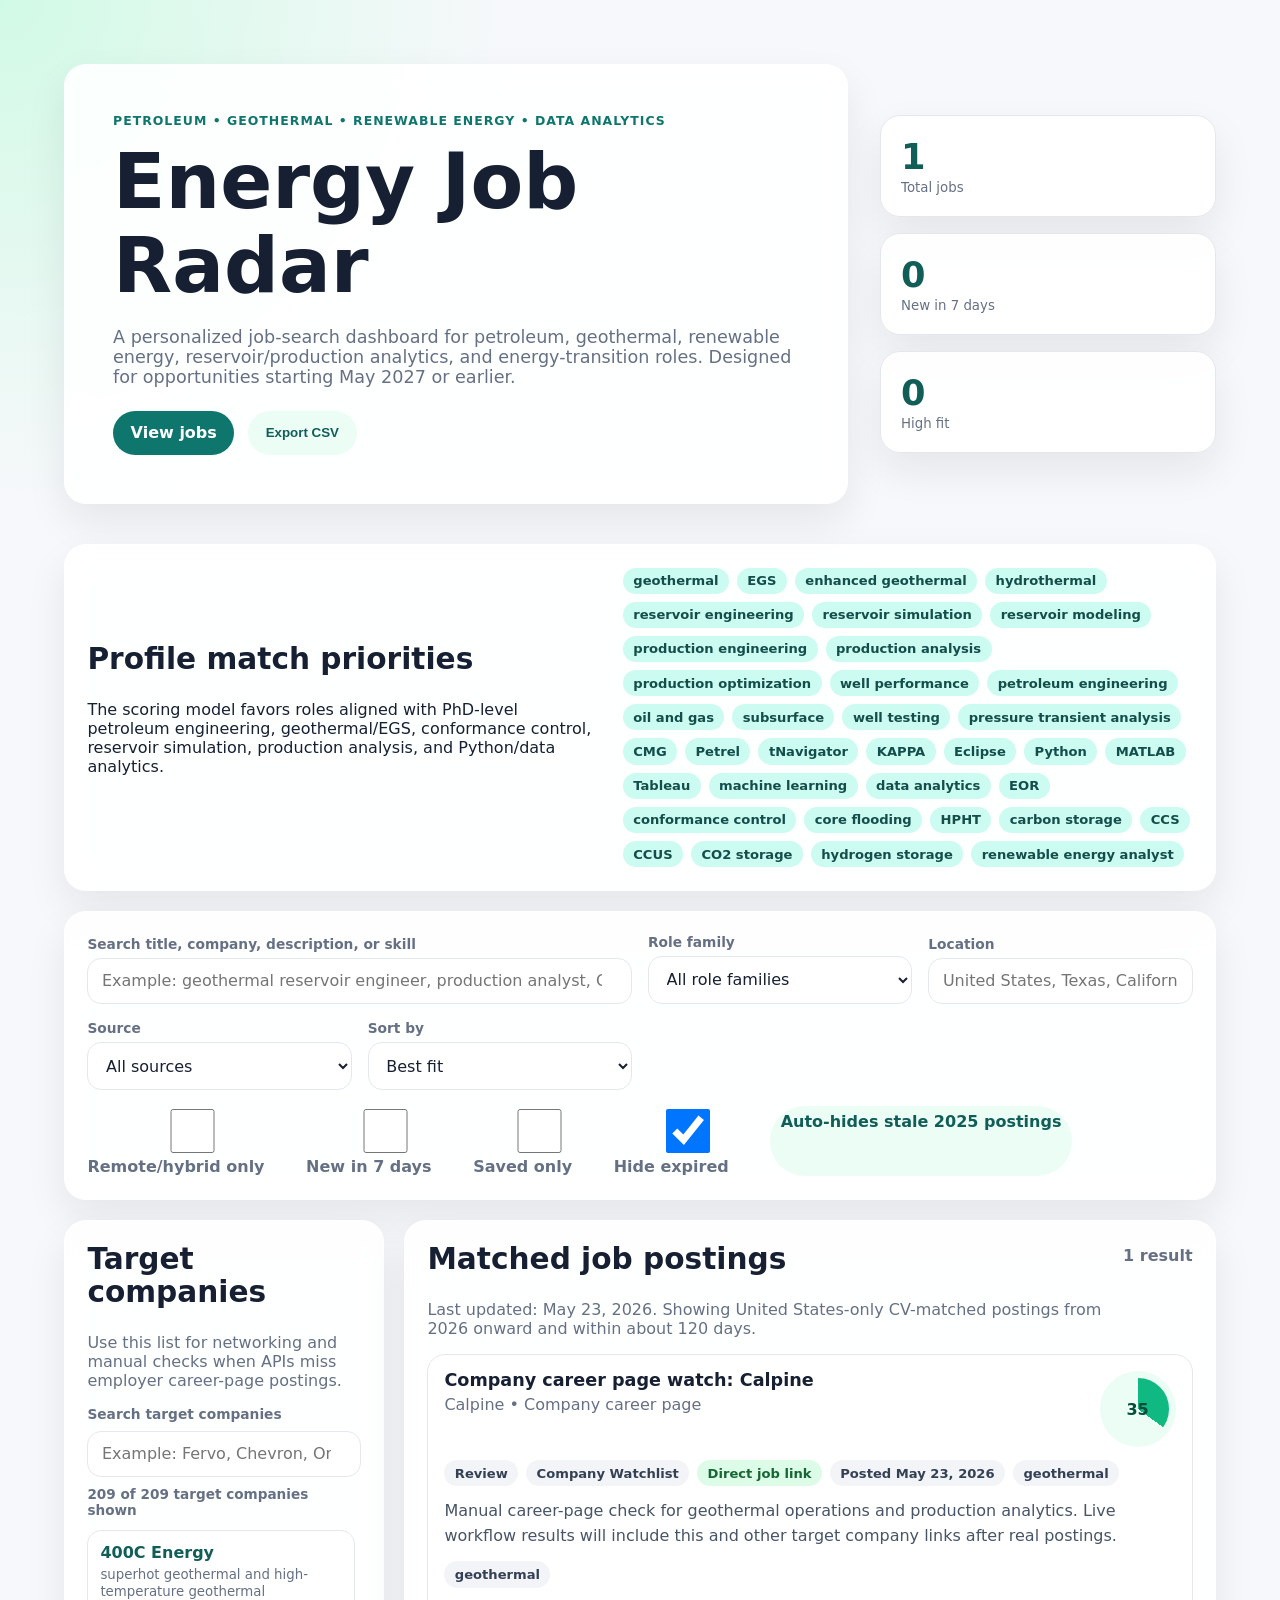
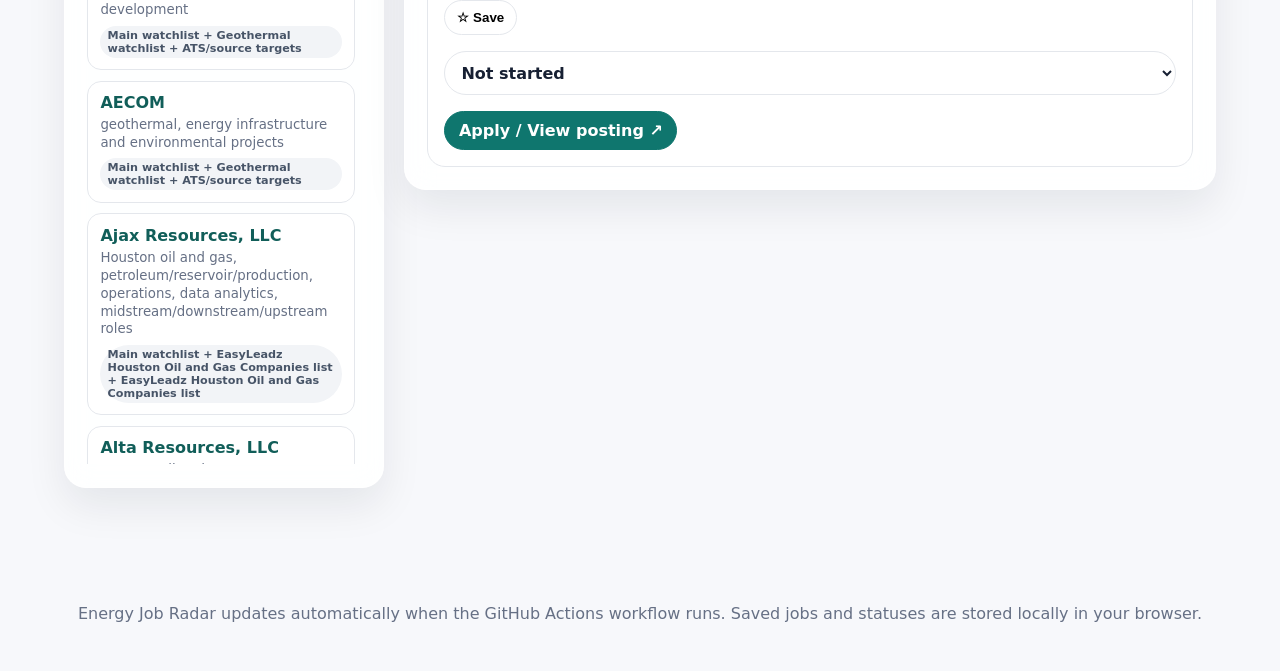
==== commit c3c0a461: "Add files via upload" ====
--- a/index.html
+++ b/index.html
@@ -1,741 +1,119 @@
-<!DOCTYPE html>
+<!doctype html>
 <html lang="en">
 <head>
-  <meta charset="UTF-8" />
-  <meta name="viewport" content="width=device-width, initial-scale=1.0" />
-  <title>Scentivity | Everything Sweet Scented</title>
-  <meta name="description" content="Scentivity is a beauty and fragrance boutique offering Victoria's Secret collection picks, Bath & Body Works collection products, and designer and luxury fragrances." />
-  <link rel="icon" href="assets/favicon.svg" type="image/svg+xml" />
-  <link rel="preconnect" href="https://fonts.googleapis.com">
-  <link rel="preconnect" href="https://fonts.gstatic.com" crossorigin>
-  <link href="https://fonts.googleapis.com/css2?family=Cormorant+Garamond:wght@600;700&family=Inter:wght@400;500;600;700;800&display=swap" rel="stylesheet">
-  <link rel="stylesheet" href="styles.css?v=productpage-exact-homepage-menu-working-20260609" />
+  <meta charset="utf-8" />
+  <meta name="viewport" content="width=device-width, initial-scale=1" />
+  <title>Energy Job Radar</title>
+  <link rel="stylesheet" href="styles.css" />
 </head>
-<body id="top">
-
-  <div class="top-promo" role="banner">
-    <span>Delivery within 24 hrs</span>
-    <span>Secure Card and MoMo Payment</span>
-    <span>Great Deals Weekly</span>
-  </div>
-  <header class="site-header" id="top">
-    <a href="#top" class="brand" aria-label="Scentivity homepage" data-home-logo="true" data-home-logo="true">
-      <img src="assets/scentivity-logo-fused.png" alt="Scentivity logo" />
-    </a>
-
-    <button class="header-menu-toggle" id="headerMenuToggle" type="button" aria-label="Open menu" aria-expanded="false">
-      <span></span>
-      <span></span>
-      <span></span>
-    </button>
-
-    
-
+<body>
+  <header class="hero">
+    <div class="hero__content">
+      <p class="eyebrow">Petroleum • Geothermal • Renewable Energy • Data Analytics</p>
+      <h1>Energy Job Radar</h1>
+      <p class="subtitle">A personalized job-search dashboard for petroleum, geothermal, renewable energy, reservoir/production analytics, and energy-transition roles. Designed for opportunities starting May 2027 or earlier.</p>
+      <div class="hero__actions">
+        <a class="button button--primary" href="#jobs">View jobs</a>
+        <button id="exportCsvBtn" class="button button--secondary" type="button">Export CSV</button>
+      </div>
+    </div>
+    <div class="hero__stats" aria-label="Dashboard stats">
+      <div class="stat-card"><span id="totalJobs">0</span><small>Total jobs</small></div>
+      <div class="stat-card"><span id="newJobs">0</span><small>New in 7 days</small></div>
+      <div class="stat-card"><span id="highFitJobs">0</span><small>High fit</small></div>
+    </div>
   </header>
 
-  <div class="header-menu-panel" id="headerMenuPanel" aria-hidden="true">
-      <div class="header-menu-card">
-        <button class="header-menu-close perfume-menu-close" id="headerMenuClose" type="button" aria-label="Close menu">×</button>
+  <main>
+    <section class="panel profile-panel">
+      <div>
+        <h2>Profile match priorities</h2>
+        <p>The scoring model favors roles aligned with PhD-level petroleum engineering, geothermal/EGS, conformance control, reservoir simulation, production analysis, and Python/data analytics.</p>
+      </div>
+      <div id="keywordCloud" class="keyword-cloud" aria-label="Profile keywords"></div>
+    </section>
 
-        <div class="menu-search-wrap">
-          <span aria-hidden="true">⌕</span>
-          <input id="menuSearchInput" type="search" placeholder="search store....." aria-label="Search Scentivity store" />
-        </div>
-
-        <nav class="nav-links perfume-style-menu" aria-label="Main navigation">
-          <a href="#products">SHOP</a>
-          <button class="nav-preorder-button" id="openPreorderButton" type="button" onclick="window.scentivityCloseHeaderMenu?.();document.getElementById('contactModal')?.classList.add('open');document.getElementById('contactModal')?.setAttribute('aria-hidden','false')">PREORDER</button>
-          <button class="nav-catalogue-button" id="openCatalogueButton" type="button" onclick="window.scentivityCloseHeaderMenu?.();document.getElementById('catalogueModal')?.classList.add('open');document.getElementById('catalogueModal')?.setAttribute('aria-hidden','false')">PRODUCT CATALOGUE</button>
-          <button class="nav-about-button" id="openAboutButton" type="button" onclick="window.scentivityCloseHeaderMenu?.();document.getElementById('aboutModal')?.classList.add('open');document.getElementById('aboutModal')?.setAttribute('aria-hidden','false')">ABOUT US</button>
-                    <button class="nav-feedback-button" id="openFeedbackButton" type="button" onclick="window.scentivityCloseHeaderMenu?.();document.getElementById('feedbackModal')?.classList.add('open');document.getElementById('feedbackModal')?.setAttribute('aria-hidden','false')">WRITE FEEDBACK</button>
-<button class="cart-nav-button" id="cartToggle" data-open-cart="true" type="button" aria-label="Open cart" onclick="window.scentivityCloseHeaderMenu?.();document.getElementById('cartOverlay')?.classList.add('visible');document.getElementById('cartOverlay')?.setAttribute('aria-hidden','false');document.getElementById('cartDrawer')?.classList.add('open');document.getElementById('cartDrawer')?.setAttribute('aria-hidden','false')">CART <span id="cartCount" data-cart-count>0</span></button>
-        </nav>
+    <section class="panel controls" aria-label="Search filters">
+      <div class="control-group control-group--wide">
+        <label for="searchInput">Search title, company, description, or skill</label>
+        <input id="searchInput" type="search" placeholder="Example: geothermal reservoir engineer, production analyst, CMG, Python" />
       </div>
-    </div>
-
-
-  <main>
-
-    <section class="section hero-highlights-section" aria-label="Scentivity highlights">
-      <div class="trust-row floating-trust-row hero-highlights-marquee" aria-label="Business highlights">
-        <div class="hero-highlights-track">
-              <span>Everything Sweet Scented</span>
-              <span>Victoria’s Secret</span>
-              <span>Bath & Body Works</span>
-              <span>Luxury Fragrances</span>
-              <span>Pickup</span>
-              <span>Delivery</span>
-              <span>Secure checkout options</span>
-              <span>Everything Sweet Scented</span>
-              <span>Victoria’s Secret</span>
-              <span>Bath & Body Works</span>
-              <span>Luxury Fragrances</span>
-              <span>Pickup</span>
-              <span>Delivery</span>
-              <span>Secure checkout options</span>
-        </div>
+      <div class="control-group">
+        <label for="roleFilter">Role family</label>
+        <select id="roleFilter">
+          <option value="all">All role families</option>
+          <option value="geothermal">Geothermal / EGS</option>
+          <option value="petroleum">Petroleum / Reservoir</option>
+          <option value="production">Production / Operations</option>
+          <option value="data">Data / ML / Analytics</option>
+          <option value="renewable">Renewable / Energy transition</option>
+        </select>
+      </div>
+      <div class="control-group">
+        <label for="locationFilter">Location</label>
+        <input id="locationFilter" type="text" placeholder="United States, Texas, California, remote" />
+      </div>
+      <div class="control-group">
+        <label for="sourceFilter">Source</label>
+        <select id="sourceFilter">
+          <option value="all">All sources</option>
+        </select>
+      </div>
+      <div class="control-group">
+        <label for="sortFilter">Sort by</label>
+        <select id="sortFilter">
+          <option value="fit">Best fit</option>
+          <option value="date">Newest</option>
+          <option value="deadline">Deadline soonest</option>
+          <option value="company">Company A-Z</option>
+        </select>
+      </div>
+      <div class="control-row">
+        <label class="checkbox"><input id="remoteOnly" type="checkbox" /> Remote/hybrid only</label>
+        <label class="checkbox"><input id="newOnly" type="checkbox" /> New in 7 days</label>
+        <label class="checkbox"><input id="savedOnly" type="checkbox" /> Saved only</label>
+        <label class="checkbox"><input id="hideExpired" type="checkbox" checked /> Hide expired</label>
+        <span class="checkbox recency-note">Auto-hides stale 2025 postings</span>
       </div>
     </section>
 
-    <section class="section homepage-video-section" id="homepageVideoSection" aria-label="Scentivity homepage video">
-      <div class="homepage-video-card">
-        <video id="homepageVideo" class="homepage-video" autoplay muted loop playsinline webkit-playsinline preload="auto" poster="assets/scentivity-video-poster.svg">
-          <source src="assets/scentivity-homepage-video.mp4" type="video/mp4" />
-        </video>
-        <div class="homepage-video-fallback" aria-hidden="true">
-          <div class="video-fallback-bottle"><span>S</span></div>
+    <section id="jobs" class="jobs-layout">
+      <aside class="panel side-panel company-panel">
+        <div class="company-panel__header">
+          <h2>Target companies</h2>
+          <p>Use this list for networking and manual checks when APIs miss employer career-page postings.</p>
         </div>
-        <div class="homepage-video-overlay">
-          <a class="btn primary" href="#products">Shop the collection</a>
+        <div class="company-tools">
+          <label for="companySearch">Search target companies</label>
+          <input id="companySearch" type="search" placeholder="Example: Fervo, Chevron, Ormat, Houston" />
+          <p id="companyCount" class="company-count">Loading companies…</p>
         </div>
-      </div>
-    </section>
-
-
-    
-
-    
-
-<section class="section homepage-showcase" id="featured-products" aria-label="Customer favorites, recently bought picks, and coming soon products">
-      <div class="section-heading split showcase-heading">
-        <div>
-          <p class="eyebrow">Customer favorites</p>
-          <h2>Available favorites and coming-soon scents.</h2>
+        <div class="company-scroll" tabindex="0" aria-label="Scrollable target company list">
+          <ul id="companyList" class="company-list"></ul>
         </div>
-        <div class="showcase-controls" aria-label="Slideshow controls">
-          <button class="showcase-arrow" id="showcasePrev" type="button" aria-label="Previous product">‹</button>
-          <button class="showcase-arrow" id="showcaseNext" type="button" aria-label="Next product">›</button>
+      </aside>
+      <section class="panel job-panel">
+        <div class="section-heading">
+          <div>
+            <h2>Matched job postings</h2>
+            <p id="lastUpdated">Last updated: loading…</p>
+          </div>
+          <p id="resultCount" class="result-count">0 results</p>
         </div>
-      </div>
-      <div class="showcase-window">
-        <div class="showcase-track" id="homepageProductSlides">
-          <article class="showcase-slide active simplified-showcase-slide product-click-card" data-product-key="victoria-s-secret-pure-wonder-fragrance-mist-0" tabindex="0" aria-label="View details for Victoria&#x27;s Secret Pure Wonder Fragrance Mist">
-            <div class="showcase-image-wrap">
-              <img src="assets/products/citrus-bloom.svg" alt="Victoria&#x27;s Secret Pure Wonder Fragrance Mist" loading="lazy" onerror="this.onerror=null;this.src='assets/scentivity-logo-fused.png';" />
-              <span class="showcase-badge available">Available now</span>
-            </div>
-            <div class="showcase-copy">
-              <p class="eyebrow">Available now • 1 of 1</p>
-              <h3>Victoria&#x27;s Secret Pure Wonder Fragrance Mist</h3>
-              <div class="compact-product-meta showcase-quick-meta">
-                <span class="star-rating-symbol">★</span>
-                <span>4.9</span>
-                <span>| 20 reviews</span>
-                <span>| 8 bought</span>
-              </div>
-              <div class="showcase-bottom">
-                <strong>GH₵250</strong>
-                <button class="btn primary add-to-cart" type="button" data-product-key="victoria-s-secret-pure-wonder-fragrance-mist-0">Add to Cart</button>
-              </div>
-            </div>
-          </article>
+        <div id="jobsList" class="jobs-list"></div>
+        <div id="emptyState" class="empty-state" hidden>
+          <h3>No jobs match these filters.</h3>
+          <p>Try removing a filter, checking broader locations, or adding more search terms in <code>config/profile.json</code>.</p>
         </div>
-      </div>
-      <div class="showcase-dots" id="homepageProductDots" aria-label="Slideshow pagination"></div>
-    </section>
-
-    <section class="section deal-of-week-section" id="deal-of-week">
-      <div class="hero-card hero-deal-card" id="dealOfWeekCard" aria-label="Deal of the Week">
-        <div class="deal-week-visual">
-          <span class="deal-tag">Deal of the Week</span>
-          <div class="deal-bottle-mini">
-            <div class="bottle-cap"></div>
-            <div class="bottle-neck"></div>
-            <div class="bottle-body">
-              <img class="bottle-logo" src="assets/scentivity-logo-fused.png" alt="Scentivity business logo" />
-            </div>
-          </div>
-        </div>
-        <div class="deal-week-content">
-          <p class="eyebrow">Limited offer</p>
-          <h2>Bundle your favorites and save.</h2>
-          <p>Fresh picks. Sweet savings.</p>
-          <a class="btn primary" href="#comboDeals">Shop deal</a>
-        </div>
-      </div>
-    </section>
-
-<section class="section products-section" id="products">
-
-
-      
-
-
-<section class="section quick-shop-controls" id="quickShop" aria-label="Search products and open product catalogue">
-      <div class="filter-panel quick-search-only" aria-label="Product search">
-        <div>
-          <span>Search</span>
-          <input class="product-search" id="productSearch" type="search" placeholder="Search perfume, mist, lotion, candle..." />
-        </div>
-        <div class="quick-action-buttons">
-          <button class="btn primary" id="openCatalogueButtonQuick" type="button" onclick="document.getElementById('catalogueModal')?.classList.add('open');document.getElementById('catalogueModal')?.setAttribute('aria-hidden','false')">Product Catalogue</button>
-          <button class="btn ghost" id="openShippingButtonQuick" type="button" onclick="document.getElementById('shippingModal')?.classList.add('open');document.getElementById('shippingModal')?.setAttribute('aria-hidden','false')">Shipping Countries</button>
-        </div>
-      </div>
-    </section>
-
-      <div class="mobile-shop-bar" aria-label="Mobile shop search">
-        <button type="button" data-scroll-search="Victoria">Victoria’s Secret</button>
-        <button type="button" data-scroll-search="Bath">Bath & Body Works</button>
-        <button type="button" data-scroll-search="Luxury">Luxury</button>
-      </div>
-<div class="product-grid" id="productGrid" aria-live="polite"></div>
-    </section>
-
-    
-    <section class="section combo-before-order-section hidden" aria-label="Combo deals before how to order">
-      <div class="combo-deals" id="comboDeals" aria-label="Scentivity combo deals">
-        <div class="combo-heading">
-          <div>
-            <p class="eyebrow">Combo deals</p>
-            <h3>Save more with curated scent bundles.</h3>
-            <p>Pick a discounted combo, add it to cart, and checkout the same way as regular products.</p>
-          </div>
-        </div>
-        <div class="combo-grid" id="comboGrid" aria-live="polite"></div>
-
-        <div class="bundle-builder" id="bundleBuilder" aria-label="Build your own Scentivity bundle">
-          <div class="bundle-builder-heading">
-            <div>
-              <p class="eyebrow">Build your own bundle</p>
-              <h3>Create your own discounted combo.</h3>
-              <p>Select at least two available products, then add your custom bundle to cart. The discount is applied automatically.</p>
-            </div>
-            <div class="bundle-discount-note">
-              <strong>Bundle discount</strong>
-              <span>2 items: 5% off • 3+ items: 10% off</span>
-            </div>
-          </div>
-          <div class="bundle-builder-grid" id="bundleBuilderGrid" aria-live="polite"></div>
-          <div class="bundle-builder-summary" id="bundleBuilderSummary">
-            <span>Select 2 or more products to build a bundle.</span>
-            <button class="btn primary" id="addBuiltBundleToCart" type="button" disabled>Add Built Bundle to Cart</button>
-          </div>
-        </div>
-
-      </div>
-    </section>
-
-
-
-
-<section class="section order order-slider-section" id="order">
-      <div class="section-heading split">
-        <div>
-          <p class="eyebrow">How to order</p>
-          <h2>Simple steps to get your scent.</h2>
-        </div>
-        <div class="order-controls" aria-label="How to order slideshow controls">
-          <button class="order-arrow" id="orderPrev" type="button" aria-label="Previous step">‹</button>
-          <button class="order-arrow" id="orderNext" type="button" aria-label="Next step">›</button>
-        </div>
-      </div>
-      <div class="order-slider" aria-live="polite">
-        <div class="order-track" id="orderSlides">
-          <article>
-            <span>1</span>
-            <h3>Choose a scent</h3>
-            <p>Pick a product, combo, or custom bundle.</p>
-          </article>
-          <article>
-            <span>2</span>
-            <h3>Add to cart</h3>
-            <p>Review your items and total before checkout.</p>
-          </article>
-          <article>
-            <span>3</span>
-            <h3>Choose payment</h3>
-            <p>Use Card, MoMo, or Pay on pickup.</p>
-          </article>
-          <article>
-            <span>4</span>
-            <h3>Receive order</h3>
-            <p>Scentivity prepares pickup or delivery.</p>
-          </article>
-        </div>
-      </div>
-      <div class="order-dots" id="orderDots" aria-label="How to order pagination"></div>
-    </section>
-
-
-    
-    
-
-
-<section class="section testimonials" id="testimonials">
-      <div class="section-heading split">
-        <div>
-          <p class="eyebrow">Customer Love</p>
-          <h2>Share your Scentivity experience.</h2>
-          
-        </div>
-        <div class="testimonial-controls" aria-label="Review slideshow controls">
-          <button class="testimonial-arrow" id="testimonialPrev" type="button" aria-label="Previous review">‹</button>
-          <button class="testimonial-arrow" id="testimonialNext" type="button" aria-label="Next review">›</button>
-        </div>
-      </div>
-
-      <div class="testimonial-slider" aria-live="polite">
-        <div class="testimonial-track" id="testimonialSlides"></div>
-      </div>
-      <div class="testimonial-dots" id="testimonialDots" aria-label="Review slideshow pagination"></div>
-
-      
-
+      </section>
     </section>
   </main>
 
-  
-  <div class="modal-overlay" id="feedbackModal" aria-hidden="true">
-    <div class="feedback-modal" role="dialog" aria-modal="true" aria-labelledby="feedbackModalTitle">
-      <button class="modal-close" id="closeFeedbackModal" type="button" aria-label="Close feedback form">×</button>
-      <div class="modal-heading">
-        <p class="eyebrow">Write feedback</p>
-        <h2 id="feedbackModalTitle">Tell us what you think.</h2>
-      </div>
-      <form class="feedback-form" name="customer-feedback" method="POST" action="/.netlify/functions/submit-feedback" data-netlify="true" netlify-honeypot="bot-field" id="customerFeedbackForm">
-        <input type="hidden" name="form-name" value="customer-feedback" />
-        <p class="hidden">
-          <label>Do not fill this out if you are human: <input name="bot-field" /></label>
-        </p>
-<label>
-          Name
-          <input type="text" name="name" placeholder="Your name" required />
-        </label>
-        <label>
-          Rating
-          <select name="rating" required>
-            <option value="5">★★★★★ 5 stars</option>
-            <option value="4">★★★★ 4 stars</option>
-            <option value="3">★★★ 3 stars</option>
-            <option value="2">★★ 2 stars</option>
-            <option value="1">★ 1 star</option>
-          </select>
-        </label>
-        <fieldset class="feedback-products-field">
-          <legend>Products purchased</legend>
-          <button class="feedback-products-toggle" id="toggleFeedbackProducts" type="button" aria-expanded="false" aria-controls="feedbackProductChoices">
-            <span>Select products purchased</span>
-            <strong id="feedbackProductCount">0 selected</strong>
-          </button>
-          <div class="feedback-product-choices" id="feedbackProductChoices" aria-live="polite" hidden></div>
-          <label class="feedback-other-product">
-            Other product / combo not listed
-            <input type="text" name="productsPurchasedOther" placeholder="Type product or combo name if not listed" />
-          </label>
-          <input type="hidden" name="productsPurchased" id="feedbackProductsPurchased" required />
-        </fieldset>
-        <label>
-          Feedback
-          <textarea name="message" rows="4" placeholder="Write your feedback here..." required></textarea>
-        </label>
-        <button class="btn primary" type="submit">Submit Feedback</button>
-      </form>
-    </div>
-  </div>
-
-<div class="modal-overlay" id="aboutModal" aria-hidden="true">
-    <div class="about-modal" role="dialog" aria-modal="true" aria-labelledby="aboutModalTitle">
-      <button class="modal-close" id="closeAboutModal" type="button" aria-label="Close about Scentivity" onclick="document.getElementById('aboutModal')?.classList.remove('open');document.getElementById('aboutModal')?.setAttribute('aria-hidden','true')">×</button>
-      <div class="about-modal-logo">
-        <img src="assets/scentivity-logo-fused.png" alt="Scentivity business logo" />
-      </div>
-      <p class="eyebrow">About Scentivity</p>
-      <h2 id="aboutModalTitle">Where beauty meets memory.</h2>
-      <p>Scentivity helps customers discover sweet, elegant fragrances and body-care products that match their mood, lifestyle, and special occasions. From everyday freshness to memorable gifts, every item is selected to feel beautiful, personal, and unforgettable.</p>
-      <div class="check-list">
-        <p>✓ Perfumes, fragrance mists, body care essentials, home fragrances, candles, room sprays, and car fragrances</p>
-        <p>✓ Product requests, WhatsApp support, and Instagram updates</p>
-        <p>✓ Easy cart checkout with pickup, delivery, combo discounts, card/MoMo payment, and pay on pickup</p>
-      </div>
-    </div>
-  </div>
-
-
-  <div class="modal-overlay contact-modal-overlay" id="contactModal" aria-hidden="true">
-    <div class="contact-modal" role="dialog" aria-modal="true" aria-labelledby="contactModalTitle">
-      <button class="modal-close" id="closeContactModal" type="button" aria-label="Close contact and preorder" onclick="document.getElementById('contactModal')?.classList.remove('open');document.getElementById('contactModal')?.setAttribute('aria-hidden','true')">×</button>
-      <div class="contact-modal-content">
-        <div class="contact-copy">
-        <p class="eyebrow">Contact</p>
-        <h2>Ready to smell unforgettable?</h2>
-        <p>Need help choosing a fragrance, arranging pickup, confirming delivery, or asking about availability? Contact Scentivity by WhatsApp, email, or Instagram.</p>
-        <div class="contact-methods" aria-label="Scentivity contact details">
-          <a class="contact-card highlight" href="https://wa.me/233534584470?text=Hello%20Scentivity%2C%20I%20would%20like%20to%20send%20a%20product%20request." target="_blank" rel="noreferrer">
-            <span class="contact-icon whatsapp-icon" aria-hidden="true">
-              <svg viewBox="0 0 32 32" focusable="false" role="img">
-                <path d="M16.04 3.2A12.72 12.72 0 0 0 5.21 22.6L3.6 28.8l6.35-1.66a12.69 12.69 0 0 0 6.09 1.55h.01A12.75 12.75 0 0 0 16.04 3.2Zm0 23.3h-.01a10.47 10.47 0 0 1-5.34-1.46l-.38-.23-3.76.99 1-3.67-.25-.38A10.52 10.52 0 1 1 16.04 26.5Zm5.77-7.88c-.32-.16-1.87-.92-2.16-1.03-.29-.11-.5-.16-.71.16-.21.32-.82 1.03-1.01 1.24-.18.21-.37.24-.69.08-.32-.16-1.35-.5-2.57-1.58-.95-.85-1.59-1.9-1.78-2.22-.18-.32-.02-.49.14-.65.14-.14.32-.37.48-.56.16-.19.21-.32.32-.53.11-.21.05-.4-.03-.56-.08-.16-.71-1.72-.98-2.36-.26-.62-.52-.54-.71-.55h-.61c-.21 0-.56.08-.85.4-.29.32-1.11 1.09-1.11 2.65s1.14 3.07 1.3 3.28c.16.21 2.24 3.42 5.43 4.79.76.33 1.35.52 1.81.67.76.24 1.46.21 2.01.13.61-.09 1.87-.76 2.13-1.5.26-.74.26-1.37.18-1.5-.08-.13-.29-.21-.61-.37Z"/>
-              </svg>
-            </span>
-            <span><strong>WhatsApp orders</strong><small>053 458 4470</small></span>
-          </a>
-          <a class="contact-card" href="#">
-            <span class="contact-icon">✉</span>
-            <span><strong>Email</strong><small>scentivitygh@gmail.com</small></span>
-          </a>
-          <a class="contact-card" href="https://instagram.com/scentivity" target="_blank" rel="noreferrer">
-            <span class="contact-icon">◎</span>
-            <span><strong>Instagram</strong><small>@scentivity</small></span>
-          </a>
-        </div>
-        <p class="contact-note">For cart orders, use the checkout panel. For unavailable products or special fragrance requests, use the preorder form.</p>
-      </div>
-      <div class="preorder-card" id="preorder" aria-label="Preorder and fragrance request">
-        <form id="emailRequestForm" name="preorder-request" class="contact-form preorder-form">
-          <p class="eyebrow">Preorder</p>
-          <h3>Missing your favorite fragrance?</h3>
-          <p class="form-intro">Let us know and we’ll notify you the moment it becomes available.</p>
-          <label>
-            Name
-            <input type="text" name="name" placeholder="Your name" required />
-          </label>
-          <label>
-            Fragrance request
-            <textarea name="message" rows="5" placeholder="Tell us the product name, brand, size, quantity, pickup/delivery preference, address if delivery is needed, or any question you have." required></textarea>
-          </label>
-          <button class="btn primary" type="submit">Send Request on WhatsApp</button>
-          <p class="cart-small-note preorder-whatsapp-note">This request opens WhatsApp so Scentivity can respond faster.</p>
-        </form>
-      </div>
-      </div>
-    </div>
-  </div>
-
-
-  <div class="modal-overlay catalogue-modal-overlay" id="catalogueModal" aria-hidden="true">
-    <div class="catalogue-modal" role="dialog" aria-modal="true" aria-labelledby="catalogueModalTitle">
-      <button class="modal-close" id="closeCatalogueModal" type="button" aria-label="Close product catalogue" onclick="document.getElementById('catalogueModal')?.classList.remove('open');document.getElementById('catalogueModal')?.setAttribute('aria-hidden','true')">×</button>
-      <p class="eyebrow">Product Catalogue</p>
-      <h2 id="catalogueModalTitle">Browse Scentivity by collection and fragrance type.</h2>
-      <p class="catalogue-intro">Use the catalogue buttons to filter products. Combos opens the discount bundle section.</p>
-      <div class="catalogue-filter-panel">
-        <div>
-          <span>PRODUCT CATALOGUE</span>
-          <div class="filter-controls catalogue-category-controls" id="mainCategoryFilters"></div>
-        </div>
-        <div>
-          <span>FRAGRANCE / CARE TYPE</span>
-          <div class="filter-controls subcategory-controls catalogue-subcategory-controls" id="subCategoryFilters"></div>
-        </div>
-      </div>
-    </div>
-  </div>
-
-
-  <div class="modal-overlay shipping-modal-overlay" id="shippingModal" aria-hidden="true">
-    <div class="shipping-modal" role="dialog" aria-modal="true" aria-labelledby="shippingModalTitle">
-      <button class="modal-close" id="closeShippingModal" type="button" aria-label="Close shipping countries" onclick="document.getElementById('shippingModal')?.classList.remove('open');document.getElementById('shippingModal')?.setAttribute('aria-hidden','true')">×</button>
-      <p class="eyebrow">Shipping Countries</p>
-      <h2 id="shippingModalTitle">Where Scentivity can currently ship.</h2>
-      <p class="shipping-intro">For now, online delivery checkout is available only within Ghana. For other countries, leave your details through Contact and we will notify you when shipping becomes available.</p>
-      <div class="shipping-country-list">
-        <article class="available">
-          <strong>Ghana</strong>
-          <span>Available now</span>
-          <p>Delivery is currently available in Ghana. Delivery fee will be determined after checkout based on your location.</p>
-        </article>
-        <article>
-          <strong>Nigeria</strong>
-          <span>Not available yet</span>
-          <p>Sorry, we can’t ship to this country now. When available, we will notify you. Enter your details in Contact.</p>
-        </article>
-        <article>
-          <strong>United States</strong>
-          <span>Not available yet</span>
-          <p>Sorry, we can’t ship to this country now. When available, we will notify you. Enter your details in Contact.</p>
-        </article>
-        <article>
-          <strong>United Kingdom</strong>
-          <span>Not available yet</span>
-          <p>Sorry, we can’t ship to this country now. When available, we will notify you. Enter your details in Contact.</p>
-        </article>
-        <article>
-          <strong>Canada</strong>
-          <span>Not available yet</span>
-          <p>Sorry, we can’t ship to this country now. When available, we will notify you. Enter your details in Contact.</p>
-        </article>
-        <article>
-          <strong>Other countries</strong>
-          <span>Coming later</span>
-          <p>Sorry, we can’t ship outside Ghana now. When available, we will notify you. Enter your details in Contact.</p>
-        </article>
-      </div>
-      <button class="btn primary" type="button" onclick="document.getElementById('shippingModal')?.classList.remove('open');document.getElementById('shippingModal')?.setAttribute('aria-hidden','true');document.getElementById('contactModal')?.classList.add('open');document.getElementById('contactModal')?.setAttribute('aria-hidden','false')">Enter details in Contact</button>
-    </div>
-  </div>
-
-  <div class="cart-overlay" id="cartOverlay" aria-hidden="true"></div>
-  <aside class="cart-drawer" id="cartDrawer" aria-hidden="true" aria-label="Shopping cart and checkout">
-    <div class="cart-header">
-      <div>
-        <p class="eyebrow">Your cart</p>
-        <h2>Checkout</h2>
-      </div>
-      <button class="cart-close" id="closeCart" type="button" aria-label="Close cart">×</button>
-    </div>
-
-    <p class="cart-empty" id="cartEmptyMessage">Your cart is empty. Add products from the Shop section.</p>
-    <div class="cart-items" id="cartItems"></div>
-
-    <div class="cart-summary cart-totals">
-      <div class="cart-total-line cart-grand-total">
-        <span>Total</span>
-        <strong id="cartTotal">GH₵0</strong>
-      </div>
-    </div>
-    <p class="cart-small-note delivery-fee-note">Delivery fee applies to delivery orders and will be determined after checkout based on your location.</p>
-
-    <form class="checkout-form" id="checkoutForm">
-      <h3>Buyer information</h3>
-      <label>
-        Full name
-        <input type="text" name="customerName" placeholder="Your full name" required />
-      </label>
-      <label>
-        Phone / WhatsApp number
-        <input type="tel" name="customerPhone" placeholder="053 000 0000" required />
-      </label>
-
-      <fieldset class="checkout-options fulfillment-options">
-        <legend>Pickup or delivery</legend>
-        <div class="fulfillment-choice-row">
-          <label class="fulfillment-choice"><input type="radio" name="fulfillment" value="delivery" checked /> <span>Delivery</span></label>
-          <label class="fulfillment-choice"><input type="radio" name="fulfillment" value="pickup" /> <span>Pickup</span></label>
-        </div>
-      </fieldset>
-
-      <div id="deliveryFields" class="delivery-fields">
-<label>
-          Delivery address
-          <textarea name="deliveryAddress" rows="3" placeholder="Enter delivery address, area, landmark, city, and any useful directions"></textarea>
-        </label>
-      </div>
-<label>
-        Payment method
-        <select name="paymentMethod" id="paymentMethod" required>
-          <option value="card">Card</option>
-          <option value="momo">MoMo</option>
-          <option value="pay_on_pickup">Pay on pickup</option>
-        </select>
-      </label>
-
-      <label>
-        Extra notes
-        <textarea name="orderNotes" rows="3" placeholder="Any special request, scent preference, gift note, delivery time, etc."></textarea>
-      </label>
-
-      <button class="btn primary checkout-submit" type="submit">Proceed to Checkout</button>
-      <p class="payment-status" id="paymentStatus" aria-live="polite"></p>
-      <p class="payment-security-note">Scentivity does not collect card details, card PINs, or MoMo PINs on this website. Card and MoMo payments open through Paystack, a secure payment processor.</p>
-    </form>
-  </aside>
-
-
-  <footer class="site-footer">
-    <div class="footer-brand">
-      <img src="assets/scentivity-logo-fused.png" alt="Scentivity logo" />
-      <p>Everything Sweet Scented — perfumes, fragrance mists, body care essentials, home fragrances, and gift-ready products.</p>
-    </div>
-    <nav class="footer-nav" aria-label="Footer navigation">
-      <a href="#products">Shop</a>
-      <button class="nav-preorder-button" type="button" onclick="document.getElementById('contactModal')?.classList.add('open');document.getElementById('contactModal')?.setAttribute('aria-hidden','false')">Preorder</button>
-      <button class="nav-catalogue-button" type="button" onclick="document.getElementById('catalogueModal')?.classList.add('open');document.getElementById('catalogueModal')?.setAttribute('aria-hidden','false')">Product Catalogue</button>
-      <button class="nav-about-button" type="button" onclick="document.getElementById('aboutModal')?.classList.add('open');document.getElementById('aboutModal')?.setAttribute('aria-hidden','false')">About</button>
-      <button class="cart-nav-button" id="cartToggleFooter" data-open-cart="true" type="button" aria-label="Open cart">Cart <span id="cartCountFooter" data-cart-count>0</span></button>
-    </nav>
-    <p class="copyright">© <span id="year"></span> Scentivity. All rights reserved.</p>
+  <footer>
+    <p>Energy Job Radar updates automatically when the GitHub Actions workflow runs. Saved jobs and statuses are stored locally in your browser.</p>
   </footer>
 
-  <button class="back-to-top" id="backToTop" type="button" aria-label="Move back to the top of the page">↑</button>
-
-  <script src="script.js?v=customer-favorites-admin-toggle-20260609"></script>
-  <script src="scentivity-showcase-rescue-20260609.js?v=showcase-productpage-bottomnav-footer-fix-20260609"></script>
-  <script src="https://identity.netlify.com/v1/netlify-identity-widget.js"></script>
-  <script>
-    if (window.netlifyIdentity) {
-      window.netlifyIdentity.on('init', user => {
-        if (!user) {
-          window.netlifyIdentity.on('login', () => {
-            document.location.href = '/admin/';
-          });
-        }
-      });
-    }
-  </script>
-
-  <noscript>
-    <div style="position:fixed;left:1rem;right:1rem;bottom:1rem;z-index:9999;background:#fff0f6;border:1px solid #e0005b;border-radius:14px;padding:12px;font-weight:700;color:#330014;">
-      JavaScript is required for the Scentivity product slideshow, filters, and cart. Please enable JavaScript.
-    </div>
-  </noscript>
-
-
-  <nav class="mobile-bottom-nav" aria-label="Mobile quick navigation">
-    <a href="#products" aria-label="Shop products">
-      <span>⌕</span>
-      <small>Shop</small>
-    </a>
-    <a href="#featured-products" aria-label="Customer favorites">
-      <span>❤</span>
-      <small>Favorites</small>
-    </a>
-    <button type="button" id="mobileCartButton" data-open-cart="true" aria-label="Open cart">
-      <span>🛒</span>
-      <small>Cart</small>
-      <b id="mobileCartCount" data-cart-count>0</b>
-    </button>
-    <button type="button" id="mobileContactButton" aria-label="Contact Scentivity" onclick="document.getElementById('contactModal')?.classList.add('open');document.getElementById('contactModal')?.setAttribute('aria-hidden','false')"><span>☎</span><small>Contact</small></button>
-  </nav>
-
-
-  <script>
-    (() => {
-      const panel = document.getElementById('headerMenuPanel');
-      const toggle = document.getElementById('headerMenuToggle');
-      const closeButton = document.getElementById('headerMenuClose');
-
-      const setMenuOpen = (isOpen) => {
-        if (!panel || !toggle) return;
-        panel.classList.toggle('open', isOpen);
-        panel.setAttribute('aria-hidden', String(!isOpen));
-        toggle.setAttribute('aria-expanded', String(isOpen));
-        document.body.classList.toggle('header-menu-open', isOpen);
-      };
-
-      toggle?.addEventListener('click', () => setMenuOpen(true));
-      closeButton?.addEventListener('click', () => setMenuOpen(false));
-      panel?.addEventListener('click', (event) => {
-        if (event.target === panel) setMenuOpen(false);
-      });
-      panel?.querySelectorAll('a, button:not(#headerMenuClose)').forEach((item) => {
-        item.addEventListener('click', () => setMenuOpen(false));
-      });
-      document.addEventListener('keydown', (event) => {
-        if (event.key === 'Escape') setMenuOpen(false);
-      });
-    })();
-  </script>
-
-
-  <script>
-    (() => {
-      const menuSearchInput = document.getElementById('menuSearchInput');
-      const panel = document.getElementById('headerMenuPanel');
-      const toggle = document.getElementById('headerMenuToggle');
-
-      const closeMenu = () => {
-        panel?.classList.remove('open');
-        panel?.setAttribute('aria-hidden', 'true');
-        toggle?.setAttribute('aria-expanded', 'false');
-        document.body.classList.remove('header-menu-open');
-      };
-
-      menuSearchInput?.addEventListener('keydown', (event) => {
-        if (event.key !== 'Enter') return;
-        const value = menuSearchInput.value.trim();
-        const productSearch = document.getElementById('productSearch');
-        if (productSearch && value) {
-          productSearch.value = value;
-          productSearch.dispatchEvent(new Event('input', { bubbles: true }));
-        }
-        closeMenu();
-        document.getElementById('products')?.scrollIntoView({ behavior: 'smooth', block: 'start' });
-      });
-    })();
-  </script>
-
-
-  <script>
-    (() => {
-      const panel = document.getElementById('headerMenuPanel');
-      const toggle = document.getElementById('headerMenuToggle');
-
-      window.scentivityCloseHeaderMenu = () => {
-        panel?.classList.remove('open');
-        panel?.setAttribute('aria-hidden', 'true');
-        toggle?.setAttribute('aria-expanded', 'false');
-        document.body.classList.remove('header-menu-open');
-      };
-
-      const closeModal = (modalId) => {
-        const modal = document.getElementById(modalId);
-        modal?.classList.remove('open');
-        modal?.setAttribute('aria-hidden', 'true');
-      };
-
-      const closeCart = () => {
-        document.getElementById('cartOverlay')?.classList.remove('visible');
-        document.getElementById('cartOverlay')?.setAttribute('aria-hidden', 'true');
-        document.getElementById('cartDrawer')?.classList.remove('open');
-        document.getElementById('cartDrawer')?.setAttribute('aria-hidden', 'true');
-      };
-
-      document.getElementById('closeAboutModal')?.addEventListener('click', () => closeModal('aboutModal'));
-      document.getElementById('closeContactModal')?.addEventListener('click', () => closeModal('contactModal'));
-      document.getElementById('closeCatalogueModal')?.addEventListener('click', () => closeModal('catalogueModal'));
-      document.getElementById('closeShippingModal')?.addEventListener('click', () => closeModal('shippingModal'));
-      document.getElementById('closeCart')?.addEventListener('click', closeCart);
-      document.getElementById('cartOverlay')?.addEventListener('click', closeCart);
-
-      document.addEventListener('keydown', (event) => {
-        if (event.key !== 'Escape') return;
-        window.scentivityCloseHeaderMenu?.();
-        closeModal('aboutModal');
-        closeModal('contactModal');
-        closeModal('catalogueModal');
-        closeModal('shippingModal');
-        closeCart();
-      });
-    })();
-  </script>
-
-
-  <script>
-    (() => {
-      const menuButton = document.getElementById('headerMenuToggle');
-      const panel = document.getElementById('headerMenuPanel');
-      if (!menuButton || !panel) return;
-
-      const openMenuFast = (event) => {
-        if (event) {
-          event.preventDefault();
-          event.stopPropagation();
-        }
-        panel.classList.add('open');
-        panel.setAttribute('aria-hidden', 'false');
-        menuButton.setAttribute('aria-expanded', 'true');
-        document.body.classList.add('header-menu-open');
-      };
-
-      menuButton.addEventListener('pointerup', openMenuFast, { passive: false });
-      menuButton.addEventListener('touchend', openMenuFast, { passive: false });
-    })();
-  </script>
-
-
-  <script>
-    (() => {
-      const feedbackModal = document.getElementById('feedbackModal');
-      const closeFeedback = () => {
-        feedbackModal?.classList.remove('open');
-        feedbackModal?.setAttribute('aria-hidden', 'true');
-      };
-
-      document.getElementById('openFeedbackButton')?.addEventListener('click', () => {
-        window.scentivityCloseHeaderMenu?.();
-        feedbackModal?.classList.add('open');
-        feedbackModal?.setAttribute('aria-hidden', 'false');
-      });
-
-      document.getElementById('closeFeedbackModal')?.addEventListener('click', closeFeedback);
-      feedbackModal?.addEventListener('click', (event) => {
-        if (event.target === feedbackModal) closeFeedback();
-      });
-
-      document.addEventListener('keydown', (event) => {
-        if (event.key === 'Escape') closeFeedback();
-      });
-    })();
-  </script>
+  <button id="backToTopBtn" class="back-to-top" type="button" aria-label="Back to top">↑ Top</button>
+  <script src="app.js"></script>
 </body>
 </html>
